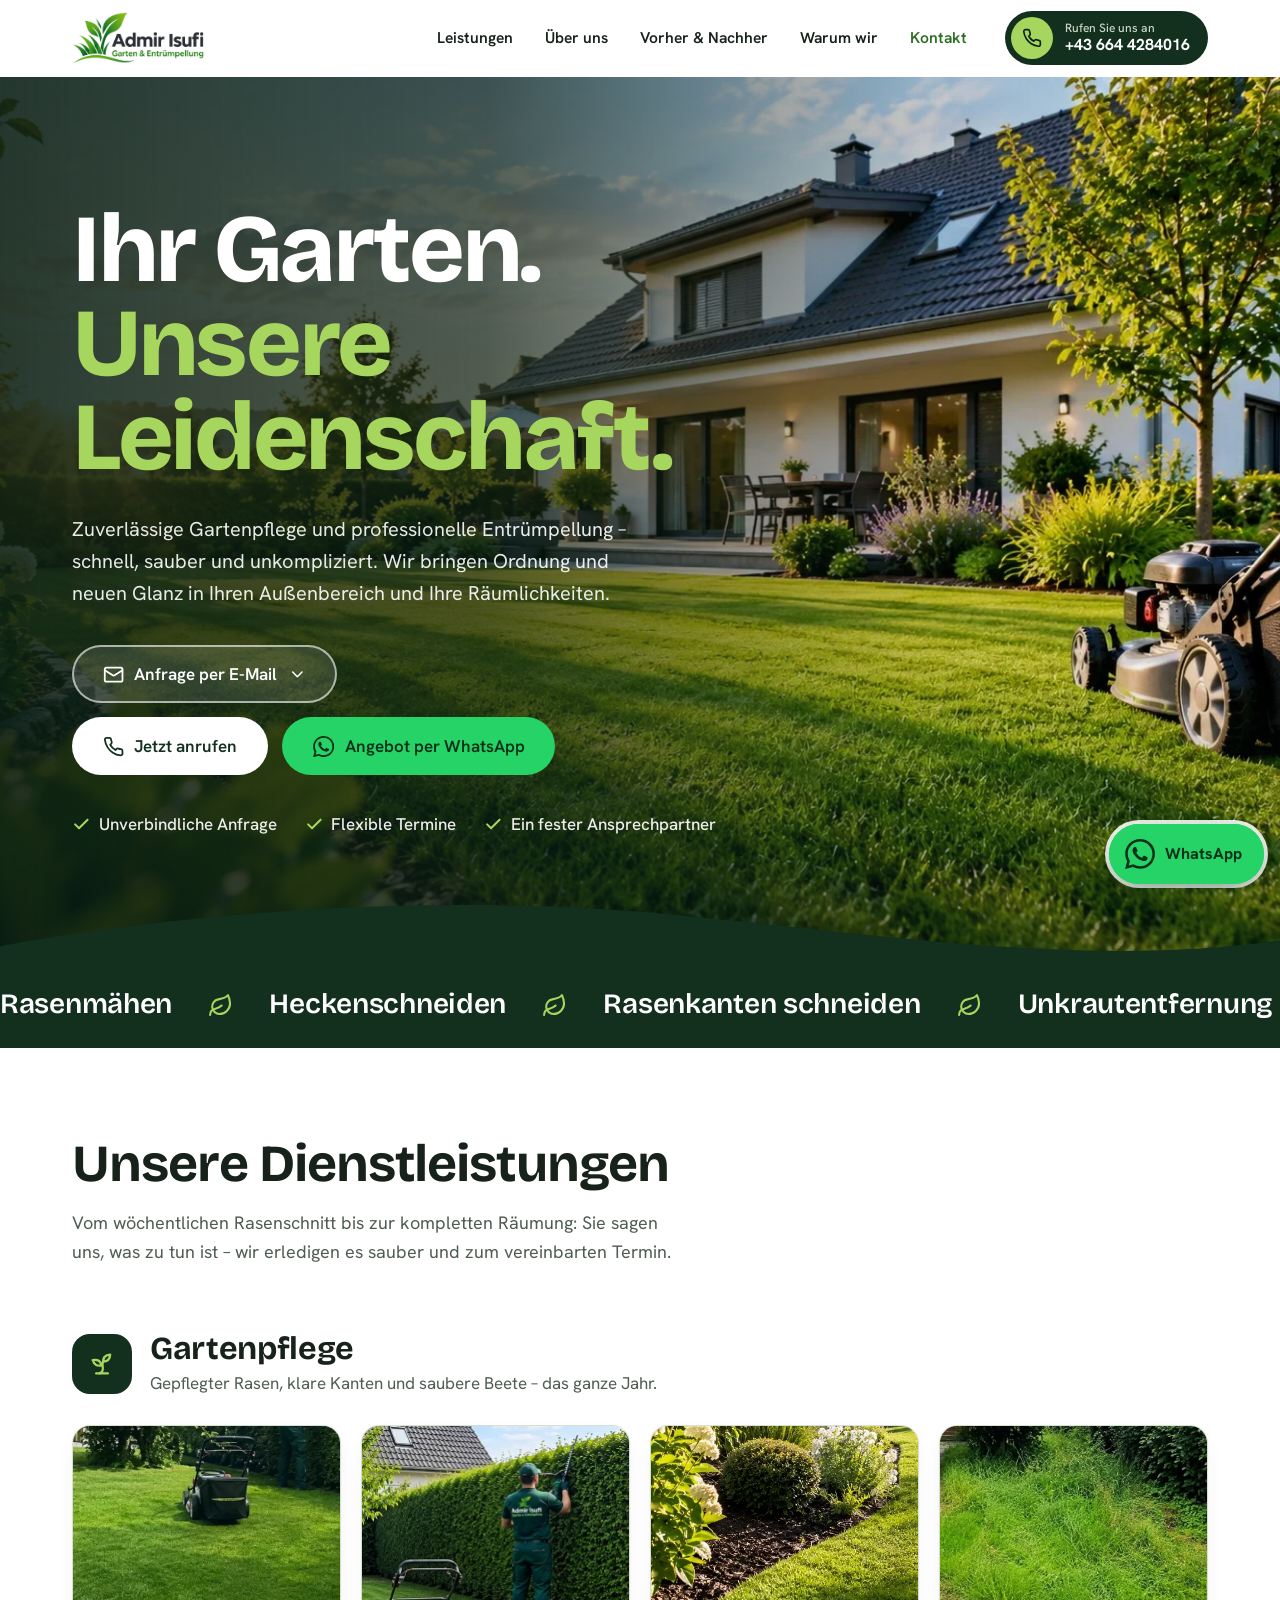
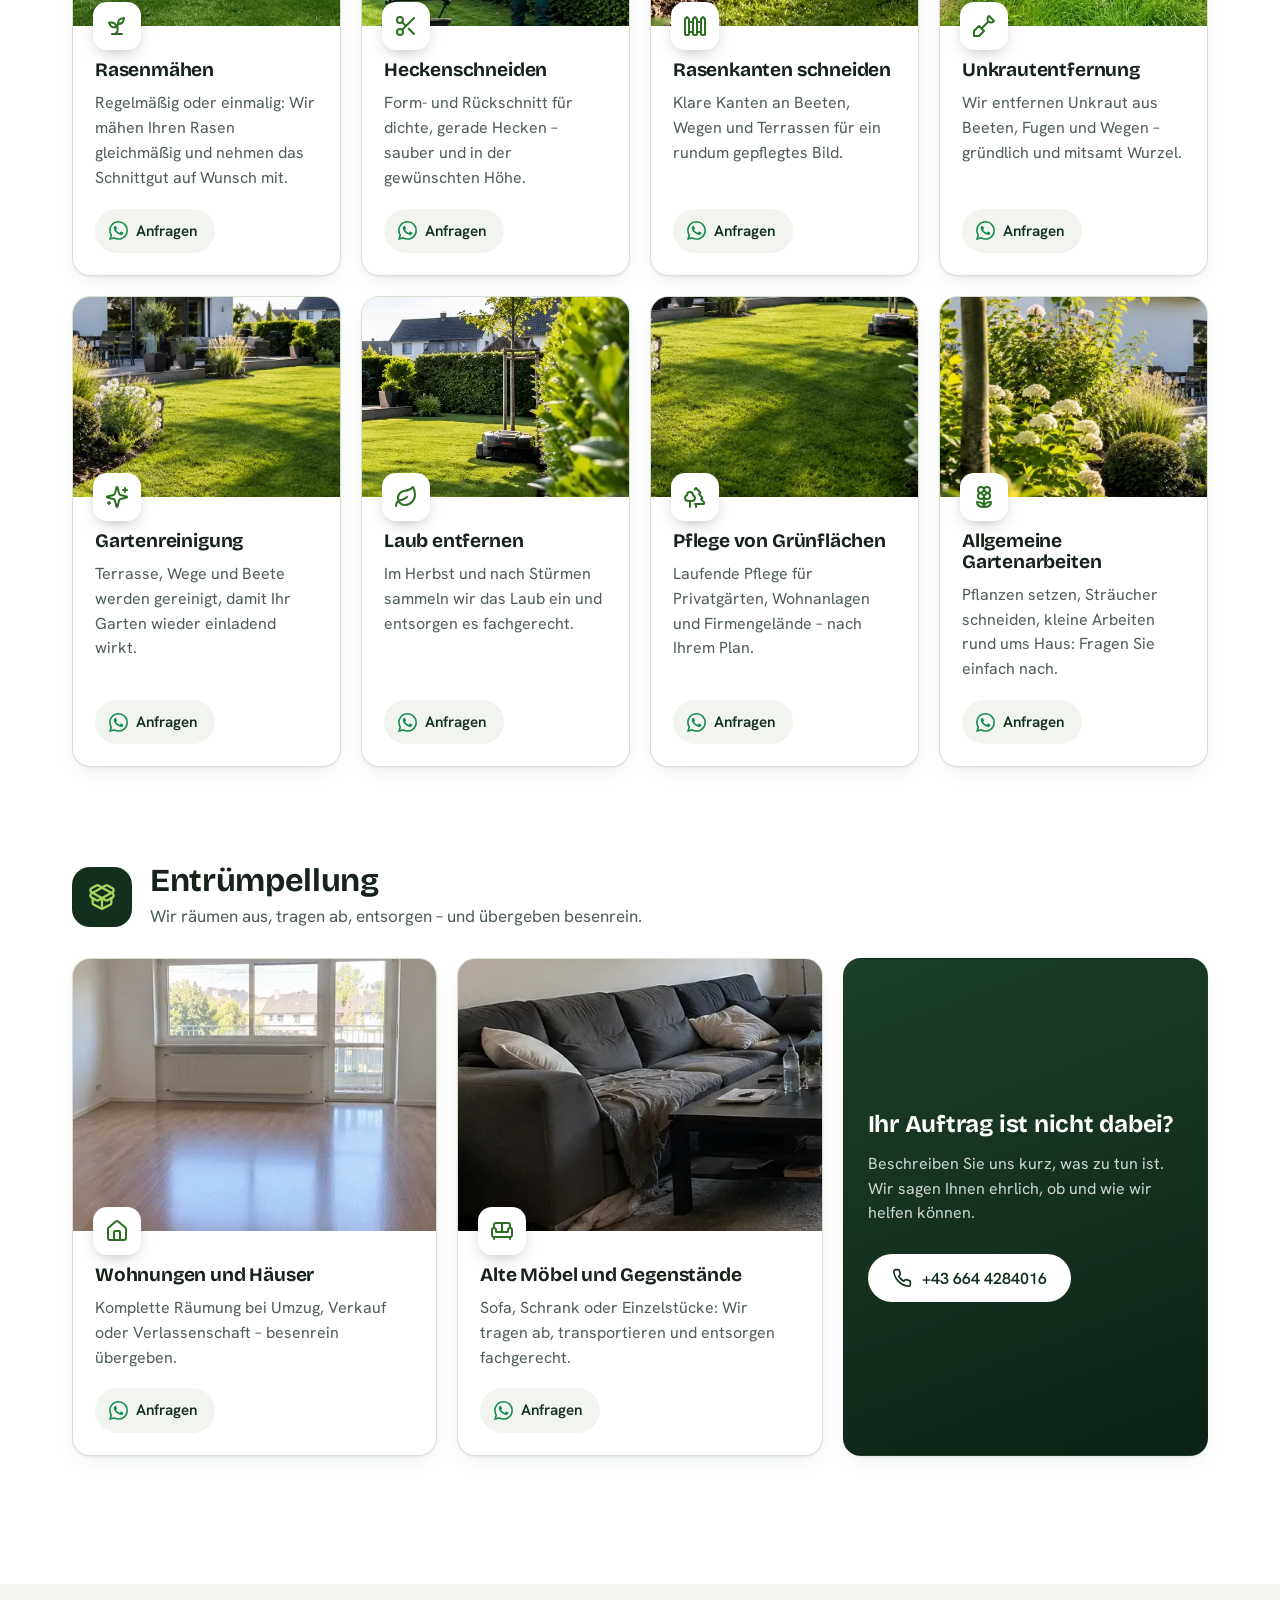
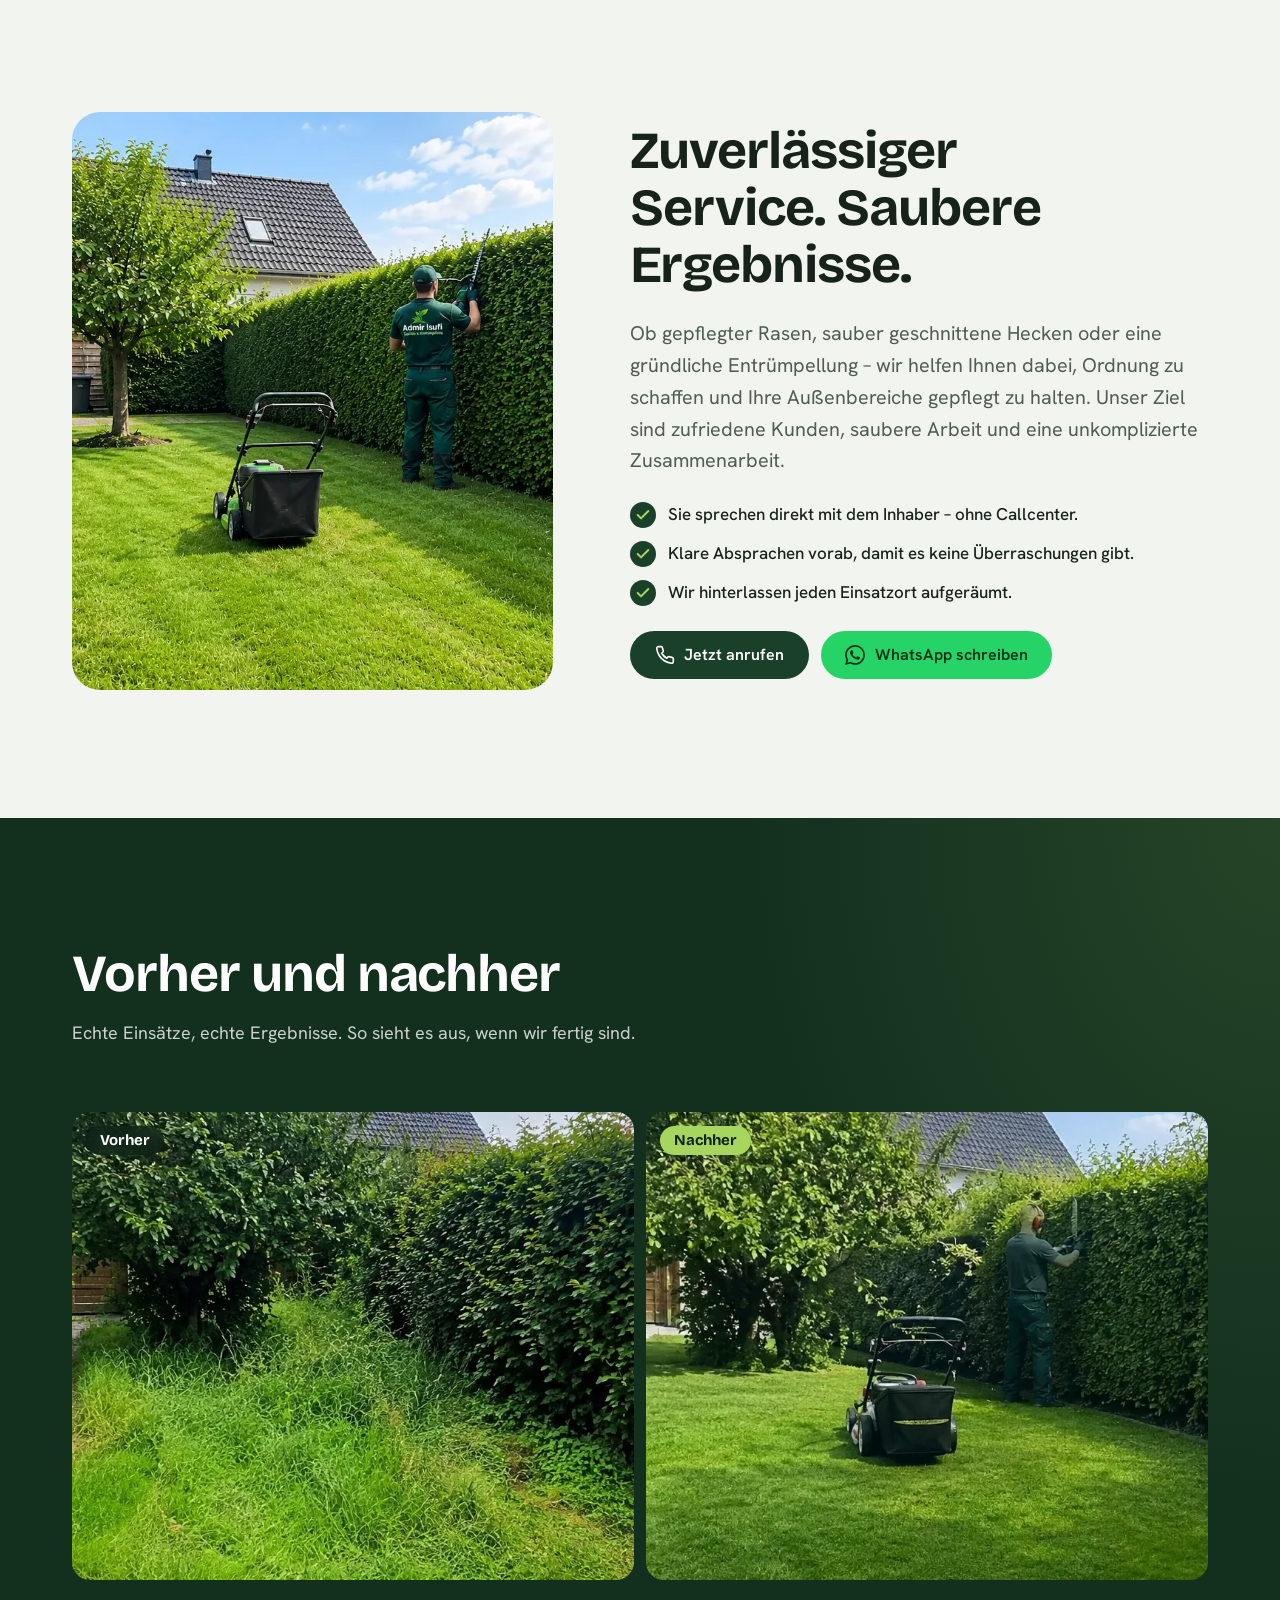
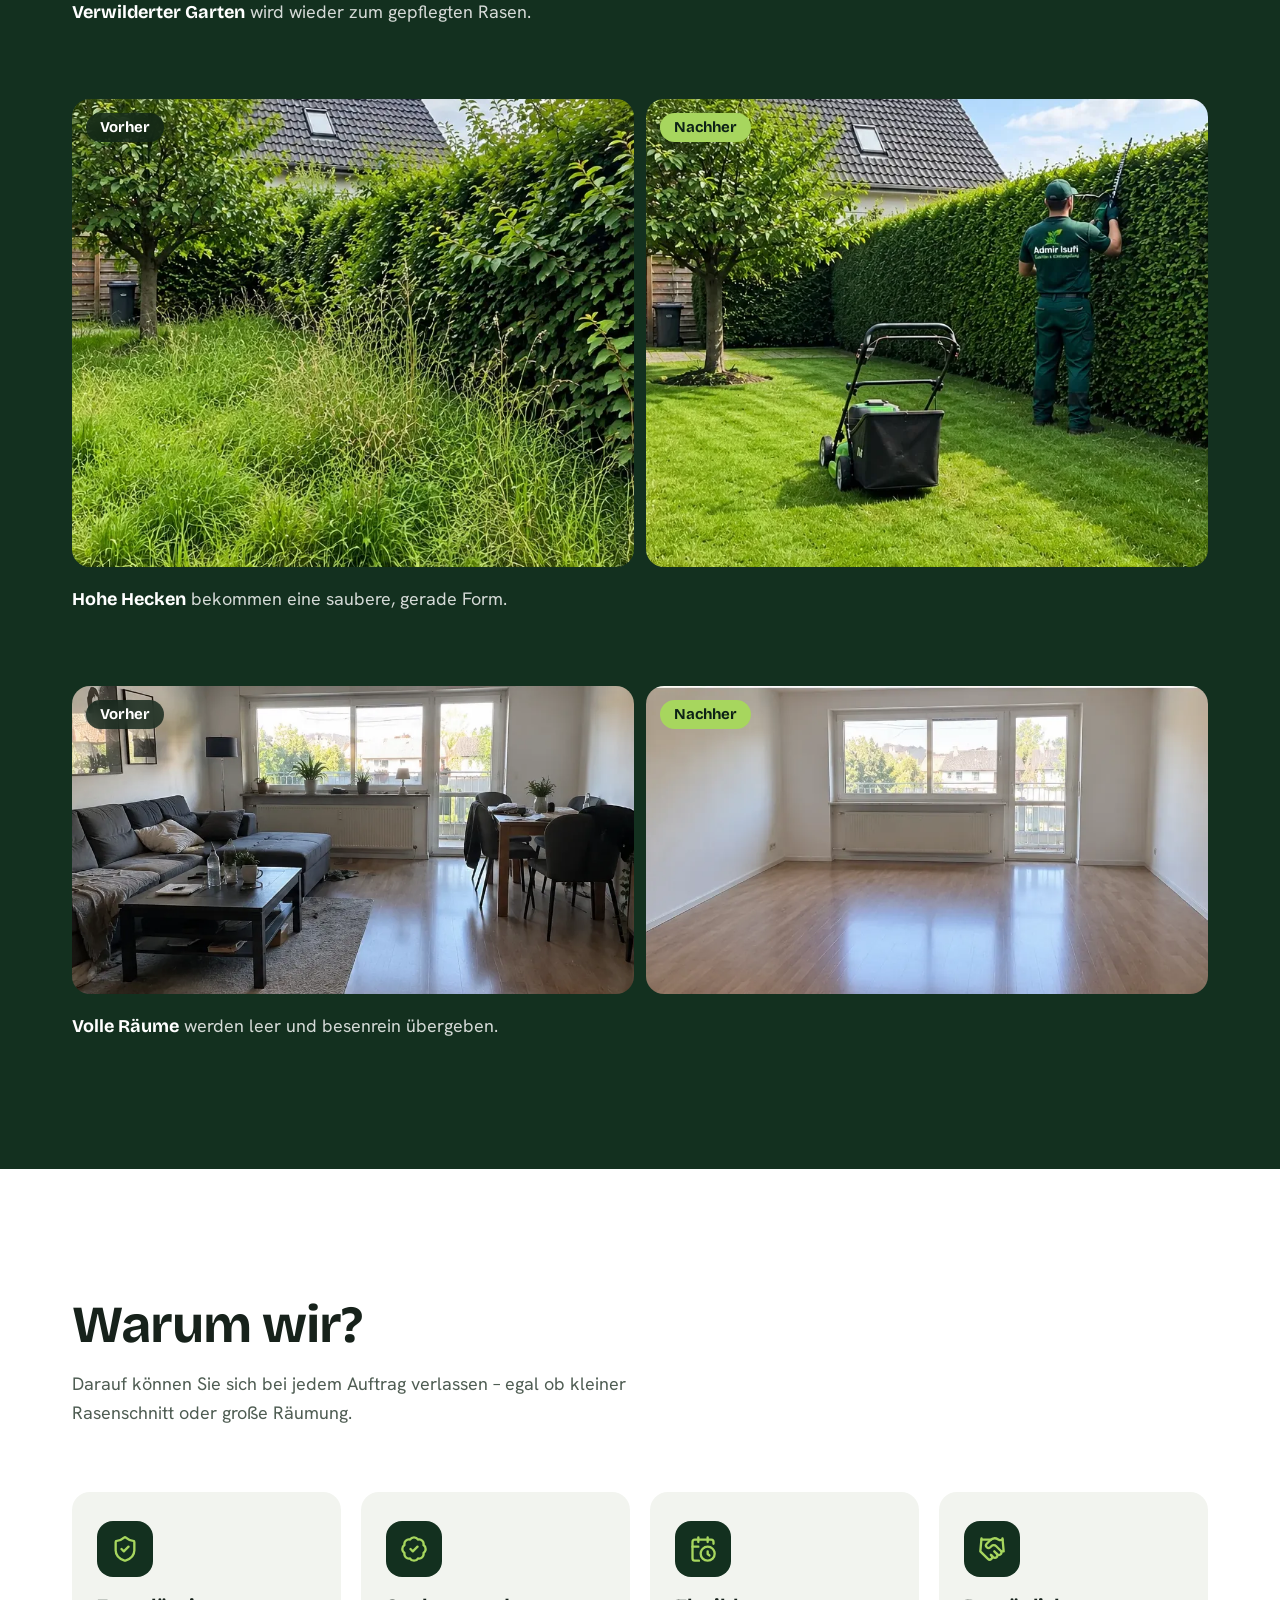
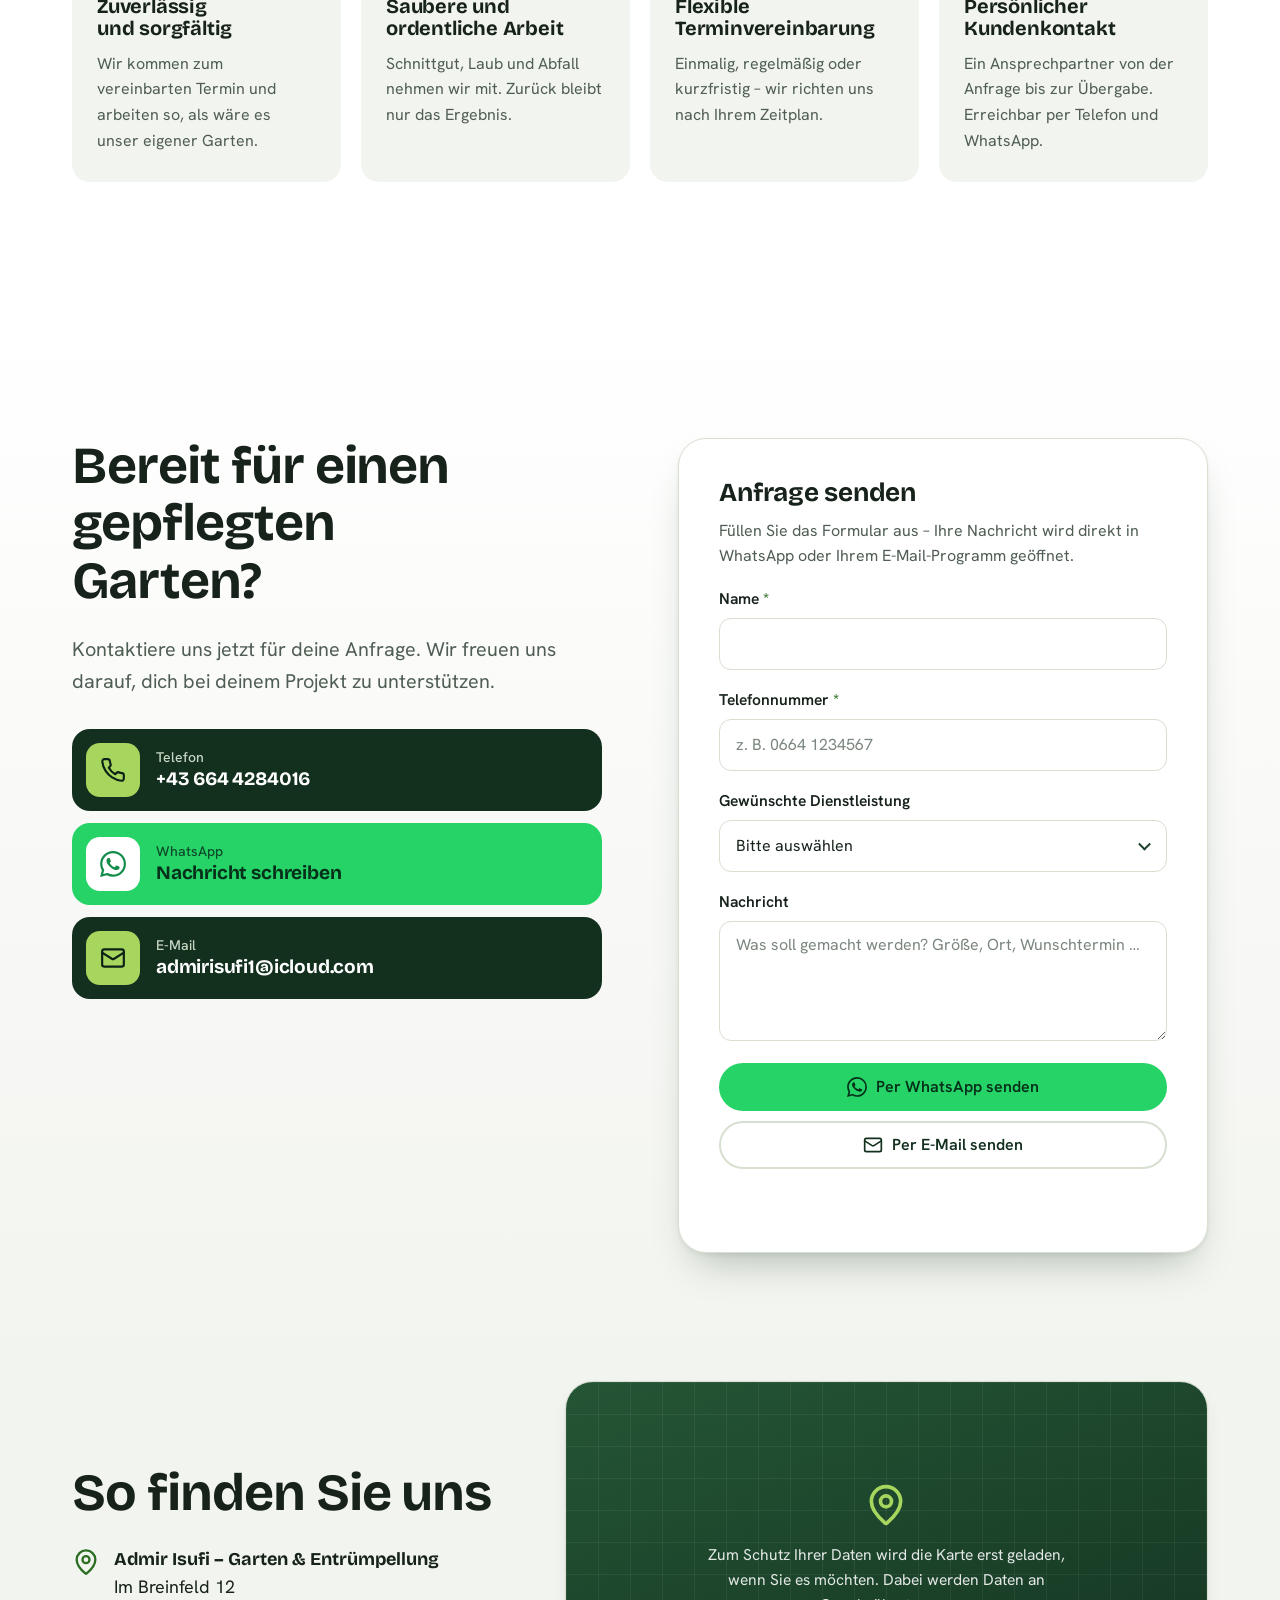
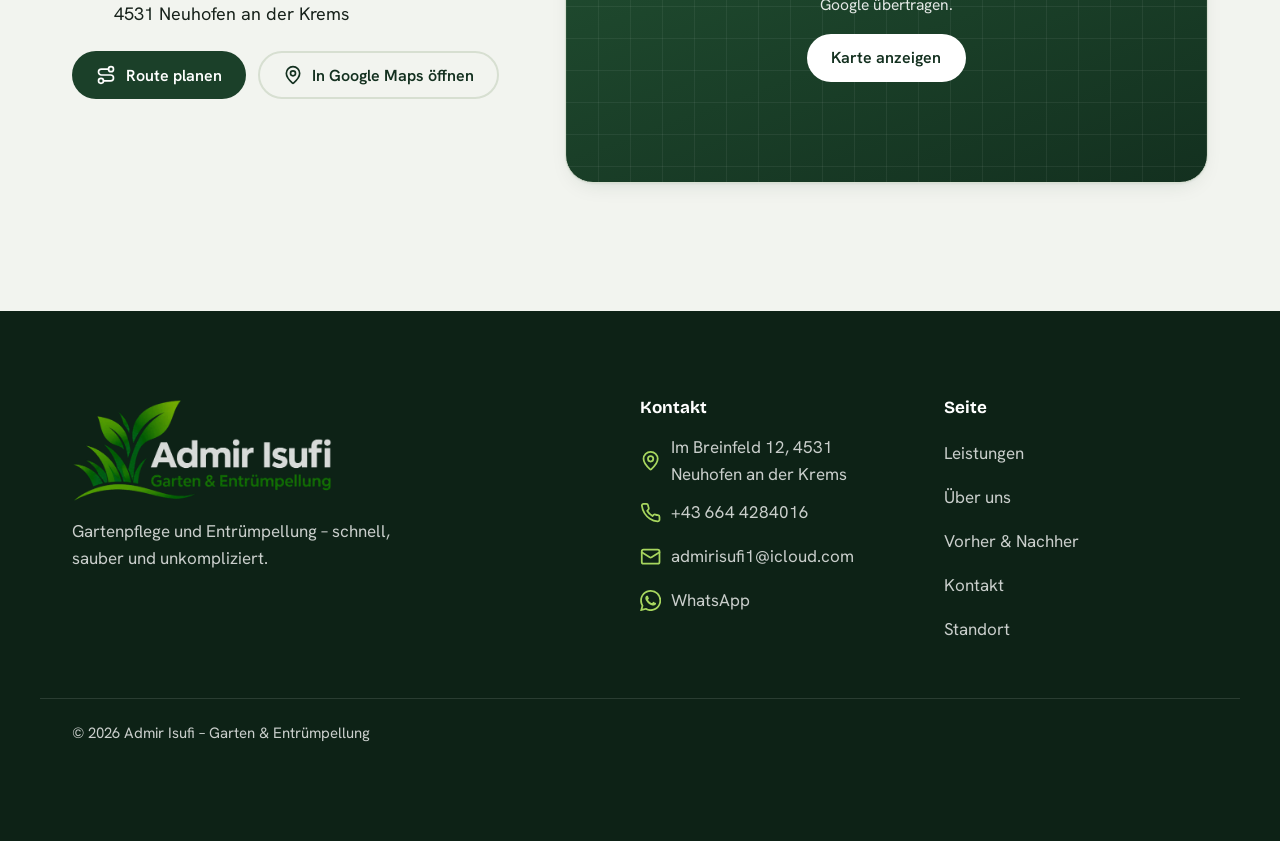
==== index.html @ d3353743 "Add moving services band below the hero Endless ticker with all services on a dark green band that c" ====
<!doctype html>
<html lang="de-AT">
<head>
  <meta charset="utf-8">
  <meta name="viewport" content="width=device-width, initial-scale=1">
  <title>Admir Isufi – Gartenpflege &amp; Entrümpellung</title>
  <meta name="description" content="Zuverlässige Gartenpflege und professionelle Entrümpellung – schnell, sauber und unkompliziert. Rasenmähen, Heckenschneiden, Wohnungs- und Hausräumung in Neuhofen an der Krems. Jetzt anrufen: +43 664 4284016.">
  <meta name="theme-color" content="#13301f">
  <meta property="og:type" content="website">
  <meta property="og:locale" content="de_AT">
  <meta property="og:title" content="Admir Isufi – Gartenpflege &amp; Entrümpellung">
  <meta property="og:description" content="Zuverlässige Gartenpflege und professionelle Entrümpellung – schnell, sauber und unkompliziert.">
  <meta property="og:image" content="assets/img/hero.webp">
  <link rel="icon" type="image/png" href="assets/img/favicon.png">
  <link rel="apple-touch-icon" href="assets/img/apple-touch-icon.png">
  <link rel="preload" href="assets/fonts/bricolage-grotesque-latin-wght-normal.woff2" as="font" type="font/woff2" crossorigin>
  <link rel="preload" href="assets/fonts/hanken-grotesk-latin-wght-normal.woff2" as="font" type="font/woff2" crossorigin>
  <link rel="preload" as="image" href="assets/img/hero.webp" media="(min-width: 700px)">
  <link rel="preload" as="image" href="assets/img/hero-mobile.webp" media="(max-width: 699px)">
  <link rel="stylesheet" href="assets/css/styles.css">
  <script type="application/ld+json">
  {
    "@context": "https://schema.org",
    "@type": "LocalBusiness",
    "name": "Admir Isufi – Garten & Entrümpellung",
    "description": "Gartenpflege und Entrümpellung",
    "telephone": "+436644284016",
    "email": "admirisufi1@icloud.com",
    "image": "assets/img/hero.webp",
    "logo": "assets/img/logo.png",
    "address": {
      "@type": "PostalAddress",
      "streetAddress": "Im Breinfeld 12",
      "postalCode": "4531",
      "addressLocality": "Neuhofen an der Krems",
      "addressRegion": "Oberösterreich",
      "addressCountry": "AT"
    }
  }
  </script>
</head>
<body>

<!-- Icon sprite (Lucide, ISC licence; WhatsApp glyph from Simple Icons, CC0) -->
<svg width="0" height="0" style="position:absolute" aria-hidden="true">
  <defs>
    <symbol id="i-phone" viewBox="0 0 24 24"><path d="M22 16.92v3a2 2 0 0 1-2.18 2 19.79 19.79 0 0 1-8.63-3.07 19.5 19.5 0 0 1-6-6 19.79 19.79 0 0 1-3.07-8.67A2 2 0 0 1 4.11 2h3a2 2 0 0 1 2 1.72 12.84 12.84 0 0 0 .7 2.81 2 2 0 0 1-.45 2.11L8.09 9.91a16 16 0 0 0 6 6l1.27-1.27a2 2 0 0 1 2.11-.45 12.84 12.84 0 0 0 2.81.7A2 2 0 0 1 22 16.92z"/></symbol>
    <symbol id="i-mail" viewBox="0 0 24 24"><rect width="20" height="16" x="2" y="4" rx="2"/><path d="m22 7-8.97 5.7a1.94 1.94 0 0 1-2.06 0L2 7"/></symbol>
    <symbol id="i-whatsapp" viewBox="0 0 24 24"><path fill="currentColor" stroke="none" d="M17.472 14.382c-.297-.149-1.758-.867-2.03-.967-.273-.099-.471-.148-.67.15-.197.297-.767.966-.94 1.164-.173.199-.347.223-.644.075-.297-.15-1.255-.463-2.39-1.475-.883-.788-1.48-1.761-1.653-2.059-.173-.297-.018-.458.13-.606.134-.133.298-.347.446-.52.149-.174.198-.298.298-.497.099-.198.05-.371-.025-.52-.075-.149-.669-1.612-.916-2.207-.242-.579-.487-.5-.669-.51-.173-.008-.371-.01-.57-.01-.198 0-.52.074-.792.372-.272.297-1.04 1.016-1.04 2.479 0 1.462 1.065 2.875 1.213 3.074.149.198 2.096 3.2 5.077 4.487.709.306 1.262.489 1.694.625.712.227 1.36.195 1.871.118.571-.085 1.758-.719 2.006-1.413.248-.694.248-1.289.173-1.413-.074-.124-.272-.198-.57-.347m-5.421 7.403h-.004a9.87 9.87 0 01-5.031-1.378l-.361-.214-3.741.982.998-3.648-.235-.374a9.86 9.86 0 01-1.51-5.26c.001-5.45 4.436-9.884 9.888-9.884 2.64 0 5.122 1.03 6.988 2.898a9.825 9.825 0 012.893 6.994c-.003 5.45-4.437 9.884-9.885 9.884m8.413-18.297A11.815 11.815 0 0012.05 0C5.495 0 .16 5.335.157 11.892c0 2.096.547 4.142 1.588 5.945L.057 24l6.305-1.654a11.882 11.882 0 005.683 1.448h.005c6.554 0 11.89-5.335 11.893-11.893a11.821 11.821 0 00-3.48-8.413Z"/></symbol>
    <symbol id="i-menu" viewBox="0 0 24 24"><path d="M4 6h16M4 12h16M4 18h16"/></symbol>
    <symbol id="i-x" viewBox="0 0 24 24"><path d="M18 6 6 18M6 6l12 12"/></symbol>
    <symbol id="i-chevron" viewBox="0 0 24 24"><path d="m6 9 6 6 6-6"/></symbol>
    <symbol id="i-pin" viewBox="0 0 24 24"><path d="M20 10c0 4.993-5.539 10.193-7.399 11.799a1 1 0 0 1-1.202 0C9.539 20.193 4 14.993 4 10a8 8 0 0 1 16 0"/><circle cx="12" cy="10" r="3"/></symbol>
    <symbol id="i-route" viewBox="0 0 24 24"><circle cx="6" cy="19" r="3"/><path d="M9 19h8.5a3.5 3.5 0 0 0 0-7h-11a3.5 3.5 0 0 1 0-7H15"/><circle cx="18" cy="5" r="3"/></symbol>
    <symbol id="i-check" viewBox="0 0 24 24"><path d="M20 6 9 17l-5-5"/></symbol>
    <symbol id="i-sprout" viewBox="0 0 24 24"><path d="M7 20h10"/><path d="M10 20c5.5-2.5.8-6.4 3-10"/><path d="M9.5 9.4c1.1.8 1.8 2.2 2.3 3.7-2 .4-3.5.4-4.8-.3-1.2-.6-2.3-1.9-3-4.2 2.8-.5 4.4 0 5.5.8z"/><path d="M14.1 6a7 7 0 0 0-1.1 4c1.9-.1 3.3-.6 4.3-1.4 1-1 1.6-2.3 1.7-4.6-2.7.1-4 1-4.9 2z"/></symbol>
    <symbol id="i-scissors" viewBox="0 0 24 24"><circle cx="6" cy="6" r="3"/><path d="M8.12 8.12 12 12"/><path d="M20 4 8.12 15.88"/><circle cx="6" cy="18" r="3"/><path d="M14.8 14.8 20 20"/></symbol>
    <symbol id="i-fence" viewBox="0 0 24 24"><path d="M4 3 2 5v15c0 .6.4 1 1 1h2c.6 0 1-.4 1-1V5Z"/><path d="M6 8h4M6 18h4"/><path d="m12 3-2 2v15c0 .6.4 1 1 1h2c.6 0 1-.4 1-1V5Z"/><path d="M14 8h4M14 18h4"/><path d="m20 3-2 2v15c0 .6.4 1 1 1h2c.6 0 1-.4 1-1V5Z"/></symbol>
    <symbol id="i-shovel" viewBox="0 0 24 24"><path d="M2 22v-5l5-5 5 5-5 5z"/><path d="M9.5 14.5 16 8"/><path d="m17 2 5 5-.5.5a3.53 3.53 0 0 1-5 0 3.53 3.53 0 0 1 0-5L17 2"/></symbol>
    <symbol id="i-sparkles" viewBox="0 0 24 24"><path d="M9.937 15.5A2 2 0 0 0 8.5 14.063l-6.135-1.582a.5.5 0 0 1 0-.962L8.5 9.936A2 2 0 0 0 9.937 8.5l1.582-6.135a.5.5 0 0 1 .963 0L14.063 8.5A2 2 0 0 0 15.5 9.937l6.135 1.581a.5.5 0 0 1 0 .964L15.5 14.063a2 2 0 0 0-1.437 1.437l-1.582 6.135a.5.5 0 0 1-.963 0z"/><path d="M20 3v4M22 5h-4M4 17v2M5 18H3"/></symbol>
    <symbol id="i-leaf" viewBox="0 0 24 24"><path d="M11 20A7 7 0 0 1 9.8 6.1C15.5 5 17 4.48 19 2c1 2 2 4.18 2 8 0 5.5-4.78 10-10 10Z"/><path d="M2 21c0-3 1.85-5.36 5.08-6C9.5 14.52 12 13 13 12"/></symbol>
    <symbol id="i-trees" viewBox="0 0 24 24"><path d="M10 10v.2A3 3 0 0 1 8.9 16H5a3 3 0 0 1-1-5.8V10a3 3 0 0 1 6 0Z"/><path d="M7 16v6M13 19v3"/><path d="M12 19h8.3a1 1 0 0 0 .7-1.7L18 14h.3a1 1 0 0 0 .7-1.7L16 9h.2a1 1 0 0 0 .8-1.7L13 3l-1.4 1.5"/></symbol>
    <symbol id="i-flower" viewBox="0 0 24 24"><path d="M12 5a3 3 0 1 1 3 3m-3-3a3 3 0 1 0-3 3m3-3v1M9 8a3 3 0 1 0 3 3M9 8h1m5 0a3 3 0 1 1-3 3m3-3h-1m-2 3v-1"/><circle cx="12" cy="8" r="2"/><path d="M12 10v12"/><path d="M12 22c4.2 0 7-1.667 7-5-4.2 0-7 1.667-7 5Z"/><path d="M12 22c-4.2 0-7-1.667-7-5 4.2 0 7 1.667 7 5Z"/></symbol>
    <symbol id="i-warehouse" viewBox="0 0 24 24"><path d="M22 8.35V20a2 2 0 0 1-2 2H4a2 2 0 0 1-2-2V8.35A2 2 0 0 1 3.26 6.5l8-3.2a2 2 0 0 1 1.48 0l8 3.2A2 2 0 0 1 22 8.35Z"/><path d="M6 18h12M6 14h12"/><rect width="12" height="12" x="6" y="10"/></symbol>
    <symbol id="i-house" viewBox="0 0 24 24"><path d="M15 21v-8a1 1 0 0 0-1-1h-4a1 1 0 0 0-1 1v8"/><path d="M3 10a2 2 0 0 1 .709-1.528l7-5.999a2 2 0 0 1 2.582 0l7 5.999A2 2 0 0 1 21 10v9a2 2 0 0 1-2 2H5a2 2 0 0 1-2-2z"/></symbol>
    <symbol id="i-car" viewBox="0 0 24 24"><path d="M19 17h2c.6 0 1-.4 1-1v-3c0-.9-.7-1.7-1.5-1.9C18.7 10.6 16 10 16 10s-1.3-1.4-2.2-2.3c-.5-.4-1.1-.7-1.8-.7H5c-.6 0-1.1.4-1.4.9l-1.4 2.9A3.7 3.7 0 0 0 2 12v4c0 .6.4 1 1 1h2"/><circle cx="7" cy="17" r="2"/><path d="M9 17h6"/><circle cx="17" cy="17" r="2"/></symbol>
    <symbol id="i-sofa" viewBox="0 0 24 24"><path d="M20 9V6a2 2 0 0 0-2-2H6a2 2 0 0 0-2 2v3"/><path d="M2 16a2 2 0 0 0 2 2h16a2 2 0 0 0 2-2v-5a2 2 0 0 0-4 0v1.5a.5.5 0 0 1-.5.5h-11a.5.5 0 0 1-.5-.5V11a2 2 0 0 0-4 0z"/><path d="M4 18v2M20 18v2M12 4v9"/></symbol>
    <symbol id="i-archive" viewBox="0 0 24 24"><rect width="20" height="5" x="2" y="3" rx="1"/><path d="M4 8v11a2 2 0 0 0 2 2h12a2 2 0 0 0 2-2V8"/><path d="M10 12h4"/></symbol>
    <symbol id="i-package" viewBox="0 0 24 24"><path d="M12 22v-9"/><path d="M15.17 2.21a1.67 1.67 0 0 1 1.63 0L21 4.57a1.93 1.93 0 0 1 0 3.36L8.82 14.79a1.655 1.655 0 0 1-1.64 0L3 12.43a1.93 1.93 0 0 1 0-3.36z"/><path d="M20 13v3.87a2.06 2.06 0 0 1-1.11 1.83l-6 3.08a1.93 1.93 0 0 1-1.78 0l-6-3.08A2.06 2.06 0 0 1 4 16.87V13"/><path d="M21 12.43a1.93 1.93 0 0 0 0-3.36L8.83 2.2a1.64 1.64 0 0 0-1.63 0L3 4.57a1.93 1.93 0 0 0 0 3.36l12.18 6.86a1.636 1.636 0 0 0 1.63 0z"/></symbol>
    <symbol id="i-trash" viewBox="0 0 24 24"><path d="M3 6h18"/><path d="M19 6v14c0 1-1 2-2 2H7c-1 0-2-1-2-2V6"/><path d="M8 6V4c0-1 1-2 2-2h4c1 0 2 1 2 2v2"/><path d="M10 11v6M14 11v6"/></symbol>
    <symbol id="i-shield" viewBox="0 0 24 24"><path d="M20 13c0 5-3.5 7.5-7.66 8.95a1 1 0 0 1-.67-.01C7.5 20.5 4 18 4 13V6a1 1 0 0 1 1-1c2 0 4.5-1.2 6.24-2.72a1.17 1.17 0 0 1 1.52 0C14.51 3.81 17 5 19 5a1 1 0 0 1 1 1z"/><path d="m9 12 2 2 4-4"/></symbol>
    <symbol id="i-badge" viewBox="0 0 24 24"><path d="M3.85 8.62a4 4 0 0 1 4.78-4.77 4 4 0 0 1 6.74 0 4 4 0 0 1 4.78 4.78 4 4 0 0 1 0 6.74 4 4 0 0 1-4.77 4.78 4 4 0 0 1-6.75 0 4 4 0 0 1-4.78-4.77 4 4 0 0 1 0-6.76Z"/><path d="m9 12 2 2 4-4"/></symbol>
    <symbol id="i-calendar" viewBox="0 0 24 24"><path d="M21 7.5V6a2 2 0 0 0-2-2H5a2 2 0 0 0-2 2v14a2 2 0 0 0 2 2h3.5"/><path d="M16 2v4M8 2v4M3 10h5"/><path d="M17.5 17.5 16 16.3V14"/><circle cx="16" cy="16" r="6"/></symbol>
    <symbol id="i-handshake" viewBox="0 0 24 24"><path d="m11 17 2 2a1 1 0 1 0 3-3"/><path d="m14 14 2.5 2.5a1 1 0 1 0 3-3l-3.88-3.88a3 3 0 0 0-4.24 0l-.88.88a1 1 0 1 1-3-3l2.81-2.81a5.79 5.79 0 0 1 7.06-.87l.47.28a2 2 0 0 0 1.42.25L21 4"/><path d="m21 3 1 11h-2"/><path d="M3 3 2 14l6.5 6.5a1 1 0 1 0 3-3"/><path d="M3 4h8"/></symbol>
  </defs>
</svg>

<a class="skip-link" href="#main">Zum Inhalt springen</a>

<header class="site-header" id="top">
  <div class="container header-inner">
    <a class="brand" href="#top" aria-label="Admir Isufi – zur Startseite">
      <img src="assets/img/logo.webp" width="640" height="253" alt="Admir Isufi – Garten &amp; Entrümpellung">
    </a>

    <nav class="nav" id="site-nav" aria-label="Hauptnavigation">
      <ul>
        <li><a href="#leistungen">Leistungen</a></li>
        <li><a href="#ueber-uns">Über uns</a></li>
        <li><a href="#vorher-nachher">Vorher &amp; Nachher</a></li>
        <li><a href="#vorteile">Warum wir</a></li>
        <li><a href="#kontakt">Kontakt</a></li>
      </ul>
      <div class="nav-mobile-actions">
        <a class="btn btn-primary" href="tel:+436644284016"><svg class="icon"><use href="#i-phone"/></svg>Jetzt anrufen</a>
        <a class="btn btn-whatsapp js-wa" href="https://wa.me/436644284016?text=Hallo%2C%20ich%20interessiere%20mich%20f%C3%BCr%20Ihre%20Gartenpflege-%20und%20Entr%C3%BCmpellungsservices.%20K%C3%B6nnen%20Sie%20mir%20bitte%20weitere%20Informationen%20geben%3F" target="_blank" rel="noopener"><svg class="icon"><use href="#i-whatsapp"/></svg>WhatsApp</a>
      </div>
    </nav>

    <div class="header-actions">
      <a class="header-phone" href="tel:+436644284016">
        <span class="header-phone-icon"><svg class="icon"><use href="#i-phone"/></svg></span>
        <span class="header-phone-text"><small>Rufen Sie uns an</small>+43 664 4284016</span>
      </a>
      <button class="menu-toggle" type="button" aria-expanded="false" aria-controls="site-nav" aria-label="Menü öffnen">
        <svg class="icon icon-open"><use href="#i-menu"/></svg>
        <svg class="icon icon-close"><use href="#i-x"/></svg>
      </button>
    </div>
  </div>
</header>

<main id="main">

  <!-- Hero -->
  <section class="hero" aria-labelledby="hero-title">
    <picture class="hero-media">
      <source media="(max-width: 699px)" srcset="assets/img/hero-mobile.webp">
      <img src="assets/img/hero.webp" width="1672" height="941" alt="Gepflegter Garten in der Abendsonne mit frisch gemähtem Rasen, Hortensien und Rasenmäher vor einem Einfamilienhaus" fetchpriority="high">
    </picture>
    <div class="container hero-content">
      <h1 id="hero-title" class="hero-title">
        <span>Ihr Garten.</span>
        <span>Unsere Leidenschaft.</span>
      </h1>
      <p class="hero-lead">Zuverlässige Gartenpflege und professionelle Entrümpellung – schnell, sauber und unkompliziert. Wir bringen Ordnung und neuen Glanz in Ihren Außenbereich und Ihre Räumlichkeiten.</p>
      <div class="hero-mail">
        <button class="btn btn-lg btn-mail" type="button" aria-expanded="false" aria-controls="service-picker"><svg class="icon"><use href="#i-mail"/></svg>Anfrage per E-Mail<svg class="icon chevron" aria-hidden="true"><use href="#i-chevron"/></svg></button>
        <div class="service-picker" id="service-picker" hidden>
          <p class="picker-title">Wählen Sie eine Leistung – wir bringen Sie direkt zum Anfrageformular.</p>
          <p class="picker-group">Gartenpflege</p>
          <ul class="picker-list">
            <li><button type="button" class="pick" data-pick="Rasenmähen">Rasenmähen</button></li>
            <li><button type="button" class="pick" data-pick="Heckenschneiden">Heckenschneiden</button></li>
            <li><button type="button" class="pick" data-pick="Rasenkanten schneiden">Rasenkanten schneiden</button></li>
            <li><button type="button" class="pick" data-pick="Unkrautentfernung">Unkrautentfernung</button></li>
            <li><button type="button" class="pick" data-pick="Gartenreinigung">Gartenreinigung</button></li>
            <li><button type="button" class="pick" data-pick="Laub entfernen">Laub entfernen</button></li>
            <li><button type="button" class="pick" data-pick="Pflege von Grünflächen">Pflege von Grünflächen</button></li>
            <li><button type="button" class="pick" data-pick="Allgemeine Gartenarbeiten">Allgemeine Gartenarbeiten</button></li>
          </ul>
          <p class="picker-group">Entrümpellung</p>
          <ul class="picker-list">
            <li><button type="button" class="pick" data-pick="Entrümpellung von Wohnungen und Häusern">Wohnungen und Häuser</button></li>
            <li><button type="button" class="pick" data-pick="Entfernung alter Möbel und Gegenstände">Alte Möbel und Gegenstände</button></li>
          </ul>
        </div>
      </div>
      <div class="hero-actions">
        <a class="btn btn-lg btn-light" href="tel:+436644284016"><svg class="icon"><use href="#i-phone"/></svg>Jetzt anrufen</a>
        <a class="btn btn-lg btn-whatsapp js-wa" href="https://wa.me/436644284016?text=Hallo%2C%20ich%20interessiere%20mich%20f%C3%BCr%20Ihre%20Gartenpflege-%20und%20Entr%C3%BCmpellungsservices.%20K%C3%B6nnen%20Sie%20mir%20bitte%20weitere%20Informationen%20geben%3F" target="_blank" rel="noopener"><svg class="icon"><use href="#i-whatsapp"/></svg>Angebot per WhatsApp</a>
      </div>
      <ul class="hero-facts">
        <li><svg class="icon" aria-hidden="true"><use href="#i-check"/></svg>Unverbindliche Anfrage</li>
        <li><svg class="icon" aria-hidden="true"><use href="#i-check"/></svg>Flexible Termine</li>
        <li><svg class="icon" aria-hidden="true"><use href="#i-check"/></svg>Ein fester Ansprechpartner</li>
      </ul>
    </div>
    <svg class="hero-curve" viewBox="0 0 1440 120" preserveAspectRatio="none" aria-hidden="true"><path d="M0 120V70C240 18 520 0 760 28c260 30 470 70 680 34v58Z"/></svg>
  </section>

  <!-- Laufband mit Leistungen -->
  <section class="ticker" aria-label="Unsere Leistungen im Überblick">
    <div class="ticker-track">
      <ul class="ticker-list">
        <li>Rasenmähen<svg class="icon" aria-hidden="true"><use href="#i-leaf"/></svg></li>
        <li>Heckenschneiden<svg class="icon" aria-hidden="true"><use href="#i-leaf"/></svg></li>
        <li>Rasenkanten schneiden<svg class="icon" aria-hidden="true"><use href="#i-leaf"/></svg></li>
        <li>Unkrautentfernung<svg class="icon" aria-hidden="true"><use href="#i-leaf"/></svg></li>
        <li>Gartenreinigung<svg class="icon" aria-hidden="true"><use href="#i-leaf"/></svg></li>
        <li>Laub entfernen<svg class="icon" aria-hidden="true"><use href="#i-leaf"/></svg></li>
        <li>Pflege von Grünflächen<svg class="icon" aria-hidden="true"><use href="#i-leaf"/></svg></li>
        <li>Allgemeine Gartenarbeiten<svg class="icon" aria-hidden="true"><use href="#i-leaf"/></svg></li>
        <li>Wohnungs- und Hausräumung<svg class="icon" aria-hidden="true"><use href="#i-leaf"/></svg></li>
        <li>Alte Möbel entfernen<svg class="icon" aria-hidden="true"><use href="#i-leaf"/></svg></li>
      </ul>
      <ul class="ticker-list ticker-list--clone" aria-hidden="true">
        <li>Rasenmähen<svg class="icon" aria-hidden="true"><use href="#i-leaf"/></svg></li>
        <li>Heckenschneiden<svg class="icon" aria-hidden="true"><use href="#i-leaf"/></svg></li>
        <li>Rasenkanten schneiden<svg class="icon" aria-hidden="true"><use href="#i-leaf"/></svg></li>
        <li>Unkrautentfernung<svg class="icon" aria-hidden="true"><use href="#i-leaf"/></svg></li>
        <li>Gartenreinigung<svg class="icon" aria-hidden="true"><use href="#i-leaf"/></svg></li>
        <li>Laub entfernen<svg class="icon" aria-hidden="true"><use href="#i-leaf"/></svg></li>
        <li>Pflege von Grünflächen<svg class="icon" aria-hidden="true"><use href="#i-leaf"/></svg></li>
        <li>Allgemeine Gartenarbeiten<svg class="icon" aria-hidden="true"><use href="#i-leaf"/></svg></li>
        <li>Wohnungs- und Hausräumung<svg class="icon" aria-hidden="true"><use href="#i-leaf"/></svg></li>
        <li>Alte Möbel entfernen<svg class="icon" aria-hidden="true"><use href="#i-leaf"/></svg></li>
      </ul>
    </div>
  </section>

  <!-- Leistungen -->
  <section class="section services" id="leistungen" aria-labelledby="leistungen-title">
    <div class="container">
      <div class="section-head">
        <h2 id="leistungen-title">Unsere Dienstleistungen</h2>
        <p>Vom wöchentlichen Rasenschnitt bis zur kompletten Räumung: Sie sagen uns, was zu tun ist – wir erledigen es sauber und zum vereinbarten Termin.</p>
      </div>

      <div class="service-group" id="gartenpflege">
        <div class="group-head">
          <span class="group-icon"><svg class="icon" aria-hidden="true"><use href="#i-sprout"/></svg></span>
          <div>
            <h3>Gartenpflege</h3>
            <p>Gepflegter Rasen, klare Kanten und saubere Beete – das ganze Jahr.</p>
          </div>
        </div>
        <ul class="card-grid">
          <li class="card">
            <div class="card-media"><img src="assets/img/s-rasenmaehen.webp" width="600" height="450" alt="Rasenmäher auf frisch gemähtem Rasen" loading="lazy"></div>
            <div class="card-body">
              <span class="card-icon"><svg class="icon" aria-hidden="true"><use href="#i-sprout"/></svg></span>
              <h4>Rasenmähen</h4>
              <p>Regelmäßig oder einmalig: Wir mähen Ihren Rasen gleichmäßig und nehmen das Schnittgut auf Wunsch mit.</p>
              <a class="card-cta js-wa" data-service="Rasenmähen" href="#kontakt"><svg class="icon"><use href="#i-whatsapp"/></svg>Anfragen</a>
            </div>
          </li>
          <li class="card">
            <div class="card-media"><img src="assets/img/s-hecke.webp" width="536" height="402" alt="Mitarbeiter schneidet eine hohe Hecke gerade" loading="lazy"></div>
            <div class="card-body">
              <span class="card-icon"><svg class="icon" aria-hidden="true"><use href="#i-scissors"/></svg></span>
              <h4>Heckenschneiden</h4>
              <p>Form- und Rückschnitt für dichte, gerade Hecken – sauber und in der gewünschten Höhe.</p>
              <a class="card-cta js-wa" data-service="Heckenschneiden" href="#kontakt"><svg class="icon"><use href="#i-whatsapp"/></svg>Anfragen</a>
            </div>
          </li>
          <li class="card">
            <div class="card-media"><img src="assets/img/s-rasenkanten.webp" width="720" height="360" alt="Sauber abgestochene Rasenkante an einem Blumenbeet" loading="lazy"></div>
            <div class="card-body">
              <span class="card-icon"><svg class="icon" aria-hidden="true"><use href="#i-fence"/></svg></span>
              <h4>Rasenkanten schneiden</h4>
              <p>Klare Kanten an Beeten, Wegen und Terrassen für ein rundum gepflegtes Bild.</p>
              <a class="card-cta js-wa" data-service="Rasenkanten schneiden" href="#kontakt"><svg class="icon"><use href="#i-whatsapp"/></svg>Anfragen</a>
            </div>
          </li>
          <li class="card">
            <div class="card-media"><img src="assets/img/s-unkraut.webp" width="700" height="524" alt="Verwilderte, hoch gewachsene Wiese vor dem Pflegeeinsatz" loading="lazy"></div>
            <div class="card-body">
              <span class="card-icon"><svg class="icon" aria-hidden="true"><use href="#i-shovel"/></svg></span>
              <h4>Unkrautentfernung</h4>
              <p>Wir entfernen Unkraut aus Beeten, Fugen und Wegen – gründlich und mitsamt Wurzel.</p>
              <a class="card-cta js-wa" data-service="Unkrautentfernung" href="#kontakt"><svg class="icon"><use href="#i-whatsapp"/></svg>Anfragen</a>
            </div>
          </li>
          <li class="card">
            <div class="card-media"><img src="assets/img/s-gartenreinigung.webp" width="680" height="510" alt="Aufgeräumte Terrasse mit Pflanzentöpfen und gepflegtem Rasen" loading="lazy"></div>
            <div class="card-body">
              <span class="card-icon"><svg class="icon" aria-hidden="true"><use href="#i-sparkles"/></svg></span>
              <h4>Gartenreinigung</h4>
              <p>Terrasse, Wege und Beete werden gereinigt, damit Ihr Garten wieder einladend wirkt.</p>
              <a class="card-cta js-wa" data-service="Gartenreinigung" href="#kontakt"><svg class="icon"><use href="#i-whatsapp"/></svg>Anfragen</a>
            </div>
          </li>
          <li class="card">
            <div class="card-media"><img src="assets/img/s-laub.webp" width="496" height="372" alt="Junger Baum und Hecke an einer sauberen Rasenfläche" loading="lazy"></div>
            <div class="card-body">
              <span class="card-icon"><svg class="icon" aria-hidden="true"><use href="#i-leaf"/></svg></span>
              <h4>Laub entfernen</h4>
              <p>Im Herbst und nach Stürmen sammeln wir das Laub ein und entsorgen es fachgerecht.</p>
              <a class="card-cta js-wa" data-service="Laub entfernen" href="#kontakt"><svg class="icon"><use href="#i-whatsapp"/></svg>Anfragen</a>
            </div>
          </li>
          <li class="card">
            <div class="card-media"><img src="assets/img/s-gruenflaechen.webp" width="700" height="484" alt="Große, gleichmäßig grüne Rasenfläche" loading="lazy"></div>
            <div class="card-body">
              <span class="card-icon"><svg class="icon" aria-hidden="true"><use href="#i-trees"/></svg></span>
              <h4>Pflege von Grünflächen</h4>
              <p>Laufende Pflege für Privatgärten, Wohnanlagen und Firmengelände – nach Ihrem Plan.</p>
              <a class="card-cta js-wa" data-service="Pflege von Grünflächen" href="#kontakt"><svg class="icon"><use href="#i-whatsapp"/></svg>Anfragen</a>
            </div>
          </li>
          <li class="card">
            <div class="card-media"><img src="assets/img/s-gartenarbeiten.webp" width="640" height="480" alt="Blühende Hortensien und Gräser in einem gepflegten Beet" loading="lazy"></div>
            <div class="card-body">
              <span class="card-icon"><svg class="icon" aria-hidden="true"><use href="#i-flower"/></svg></span>
              <h4>Allgemeine Gartenarbeiten</h4>
              <p>Pflanzen setzen, Sträucher schneiden, kleine Arbeiten rund ums Haus: Fragen Sie einfach nach.</p>
              <a class="card-cta js-wa" data-service="Allgemeine Gartenarbeiten" href="#kontakt"><svg class="icon"><use href="#i-whatsapp"/></svg>Anfragen</a>
            </div>
          </li>
        </ul>
      </div>

      <div class="service-group" id="entruempelung">
        <div class="group-head">
          <span class="group-icon"><svg class="icon" aria-hidden="true"><use href="#i-package"/></svg></span>
          <div>
            <h3>Entrümpellung</h3>
            <p>Wir räumen aus, tragen ab, entsorgen – und übergeben besenrein.</p>
          </div>
        </div>
        <ul class="card-grid card-grid--3">
          <li class="card">
            <div class="card-media"><img src="assets/img/s-wohnung.webp" width="720" height="366" alt="Leeres, besenreines Wohnzimmer nach der Räumung" loading="lazy"></div>
            <div class="card-body">
              <span class="card-icon"><svg class="icon" aria-hidden="true"><use href="#i-house"/></svg></span>
              <h4>Wohnungen und Häuser</h4>
              <p>Komplette Räumung bei Umzug, Verkauf oder Verlassenschaft – besenrein übergeben.</p>
              <a class="card-cta js-wa" data-service="Entrümpellung von Wohnungen und Häusern" href="#kontakt"><svg class="icon"><use href="#i-whatsapp"/></svg>Anfragen</a>
            </div>
          </li>
          <li class="card">
            <div class="card-media"><img src="assets/img/s-moebel.webp" width="700" height="345" alt="Altes Ecksofa und Couchtisch vor der Abholung" loading="lazy"></div>
            <div class="card-body">
              <span class="card-icon"><svg class="icon" aria-hidden="true"><use href="#i-sofa"/></svg></span>
              <h4>Alte Möbel und Gegenstände</h4>
              <p>Sofa, Schrank oder Einzelstücke: Wir tragen ab, transportieren und entsorgen fachgerecht.</p>
              <a class="card-cta js-wa" data-service="Entfernung alter Möbel und Gegenstände" href="#kontakt"><svg class="icon"><use href="#i-whatsapp"/></svg>Anfragen</a>
            </div>
          </li>
          <li class="card card--cta">
            <div class="card-body">
              <h4>Ihr Auftrag ist nicht dabei?</h4>
              <p>Beschreiben Sie uns kurz, was zu tun ist. Wir sagen Ihnen ehrlich, ob und wie wir helfen können.</p>
              <a class="btn btn-light" href="tel:+436644284016"><svg class="icon"><use href="#i-phone"/></svg>+43 664 4284016</a>
            </div>
          </li>
        </ul>
      </div>
    </div>
  </section>

  <!-- Über uns -->
  <section class="section about" id="ueber-uns" aria-labelledby="about-title">
    <div class="container about-grid">
      <figure class="about-media">
        <img src="assets/img/ueber-uns.webp" width="720" height="853" alt="Admir Isufi beim Heckenschnitt, im Vordergrund ein Rasenmäher auf frisch gemähtem Rasen" loading="lazy">
      </figure>
      <div class="about-text">
        <h2 id="about-title">Zuverlässiger Service. Saubere Ergebnisse.</h2>
        <p class="lead">Ob gepflegter Rasen, sauber geschnittene Hecken oder eine gründliche Entrümpellung – wir helfen Ihnen dabei, Ordnung zu schaffen und Ihre Außenbereiche gepflegt zu halten. Unser Ziel sind zufriedene Kunden, saubere Arbeit und eine unkomplizierte Zusammenarbeit.</p>
        <ul class="about-list">
          <li><svg class="icon" aria-hidden="true"><use href="#i-check"/></svg>Sie sprechen direkt mit dem Inhaber – ohne Callcenter.</li>
          <li><svg class="icon" aria-hidden="true"><use href="#i-check"/></svg>Klare Absprachen vorab, damit es keine Überraschungen gibt.</li>
          <li><svg class="icon" aria-hidden="true"><use href="#i-check"/></svg>Wir hinterlassen jeden Einsatzort aufgeräumt.</li>
        </ul>
        <div class="btn-row">
          <a class="btn btn-primary" href="tel:+436644284016"><svg class="icon"><use href="#i-phone"/></svg>Jetzt anrufen</a>
          <a class="btn btn-whatsapp js-wa" href="https://wa.me/436644284016?text=Hallo%2C%20ich%20interessiere%20mich%20f%C3%BCr%20Ihre%20Gartenpflege-%20und%20Entr%C3%BCmpellungsservices.%20K%C3%B6nnen%20Sie%20mir%20bitte%20weitere%20Informationen%20geben%3F" target="_blank" rel="noopener"><svg class="icon"><use href="#i-whatsapp"/></svg>WhatsApp schreiben</a>
        </div>
      </div>
    </div>
  </section>

  <!-- Vorher / Nachher -->
  <section class="section compare" id="vorher-nachher" aria-labelledby="compare-title">
    <div class="container">
      <div class="section-head section-head--light">
        <h2 id="compare-title">Vorher und nachher</h2>
        <p>Echte Einsätze, echte Ergebnisse. So sieht es aus, wenn wir fertig sind.</p>
      </div>

      <div class="compare-list">
        <figure class="pair">
          <div class="pair-images">
            <div class="pair-img"><img src="assets/img/ba-garten-vorher.webp" width="760" height="884" alt="Vorher: verwilderter Garten mit hohem Gras" loading="lazy"><span class="tag">Vorher</span></div>
            <div class="pair-img"><img src="assets/img/ba-garten-nachher.webp" width="760" height="884" alt="Nachher: frisch gemähter, gepflegter Rasen" loading="lazy"><span class="tag tag--after">Nachher</span></div>
          </div>
          <figcaption><strong>Verwilderter Garten</strong> wird wieder zum gepflegten Rasen.</figcaption>
        </figure>

        <figure class="pair">
          <div class="pair-images">
            <div class="pair-img"><img src="assets/img/ba-hecke-vorher.webp" width="760" height="884" alt="Vorher: hohe, ungleichmäßig gewachsene Hecke" loading="lazy"><span class="tag">Vorher</span></div>
            <div class="pair-img"><img src="assets/img/ba-hecke-nachher.webp" width="760" height="884" alt="Nachher: sauber und gerade geschnittene Hecke" loading="lazy"><span class="tag tag--after">Nachher</span></div>
          </div>
          <figcaption><strong>Hohe Hecken</strong> bekommen eine saubere, gerade Form.</figcaption>
        </figure>

        <figure class="pair pair--wide">
          <div class="pair-images">
            <div class="pair-img"><img src="assets/img/ba-raum-vorher.webp" width="920" height="505" alt="Vorher: vollgestelltes Wohnzimmer mit Sofa, Tisch und Möbeln" loading="lazy"><span class="tag">Vorher</span></div>
            <div class="pair-img"><img src="assets/img/ba-raum-nachher.webp" width="920" height="505" alt="Nachher: leerer, besenreiner Raum" loading="lazy"><span class="tag tag--after">Nachher</span></div>
          </div>
          <figcaption><strong>Volle Räume</strong> werden leer und besenrein übergeben.</figcaption>
        </figure>
      </div>
    </div>
  </section>

  <!-- Warum wir -->
  <section class="section benefits" id="vorteile" aria-labelledby="benefits-title">
    <div class="container">
      <div class="section-head">
        <h2 id="benefits-title">Warum wir?</h2>
        <p>Darauf können Sie sich bei jedem Auftrag verlassen – egal ob kleiner Rasenschnitt oder große Räumung.</p>
      </div>
      <ul class="benefit-grid">
        <li class="benefit">
          <span class="benefit-icon"><svg class="icon" aria-hidden="true"><use href="#i-shield"/></svg></span>
          <h3>Zuverlässig und sorgfältig</h3>
          <p>Wir kommen zum vereinbarten Termin und arbeiten so, als wäre es unser eigener Garten.</p>
        </li>
        <li class="benefit">
          <span class="benefit-icon"><svg class="icon" aria-hidden="true"><use href="#i-badge"/></svg></span>
          <h3>Saubere und ordentliche Arbeit</h3>
          <p>Schnittgut, Laub und Abfall nehmen wir mit. Zurück bleibt nur das Ergebnis.</p>
        </li>
        <li class="benefit">
          <span class="benefit-icon"><svg class="icon" aria-hidden="true"><use href="#i-calendar"/></svg></span>
          <h3>Flexible Terminvereinbarung</h3>
          <p>Einmalig, regelmäßig oder kurzfristig – wir richten uns nach Ihrem Zeitplan.</p>
        </li>
        <li class="benefit">
          <span class="benefit-icon"><svg class="icon" aria-hidden="true"><use href="#i-handshake"/></svg></span>
          <h3>Persönlicher Kundenkontakt</h3>
          <p>Ein Ansprechpartner von der Anfrage bis zur Übergabe. Erreichbar per Telefon und WhatsApp.</p>
        </li>
      </ul>
    </div>
  </section>

  <!-- Kontakt -->
  <section class="section contact" id="kontakt" aria-labelledby="contact-title">
    <div class="container contact-grid">
      <div class="contact-info">
        <h2 id="contact-title">Bereit für einen gepflegten Garten?</h2>
        <p class="lead">Kontaktiere uns jetzt für deine Anfrage. Wir freuen uns darauf, dich bei deinem Projekt zu unterstützen.</p>
        <div class="contact-buttons">
          <a class="contact-btn" href="tel:+436644284016">
            <span class="contact-btn-icon"><svg class="icon"><use href="#i-phone"/></svg></span>
            <span><small>Telefon</small>+43 664 4284016</span>
          </a>
          <a class="contact-btn contact-btn--wa js-wa" href="https://wa.me/436644284016?text=Hallo%2C%20ich%20interessiere%20mich%20f%C3%BCr%20Ihre%20Gartenpflege-%20und%20Entr%C3%BCmpellungsservices.%20K%C3%B6nnen%20Sie%20mir%20bitte%20weitere%20Informationen%20geben%3F" target="_blank" rel="noopener">
            <span class="contact-btn-icon"><svg class="icon"><use href="#i-whatsapp"/></svg></span>
            <span><small>WhatsApp</small>Nachricht schreiben</span>
          </a>
          <a class="contact-btn" href="mailto:admirisufi1@icloud.com">
            <span class="contact-btn-icon"><svg class="icon"><use href="#i-mail"/></svg></span>
            <span><small>E-Mail</small>admirisufi1@icloud.com</span>
          </a>
        </div>
      </div>

      <form class="contact-form" id="contact-form" novalidate>
        <h3>Anfrage senden</h3>
        <p class="form-intro">Füllen Sie das Formular aus – Ihre Nachricht wird direkt in WhatsApp oder Ihrem E-Mail-Programm geöffnet.</p>

        <div class="field">
          <label for="f-name">Name <span aria-hidden="true">*</span></label>
          <input id="f-name" name="name" type="text" autocomplete="name" required aria-describedby="f-name-err">
          <p class="field-error" id="f-name-err" hidden>Bitte geben Sie Ihren Namen ein.</p>
        </div>
        <div class="field">
          <label for="f-phone">Telefonnummer <span aria-hidden="true">*</span></label>
          <input id="f-phone" name="phone" type="tel" inputmode="tel" autocomplete="tel" required aria-describedby="f-phone-err" placeholder="z. B. 0664 1234567">
          <p class="field-error" id="f-phone-err" hidden>Bitte geben Sie eine Telefonnummer ein, unter der wir Sie erreichen.</p>
        </div>
        <div class="field">
          <label for="f-service">Gewünschte Dienstleistung</label>
          <div class="select-wrap">
            <select id="f-service" name="service">
              <option value="">Bitte auswählen</option>
              <optgroup label="Gartenpflege">
                <option>Rasenmähen</option>
                <option>Heckenschneiden</option>
                <option>Rasenkanten schneiden</option>
                <option>Unkrautentfernung</option>
                <option>Gartenreinigung</option>
                <option>Laub entfernen</option>
                <option>Pflege von Grünflächen</option>
                <option>Allgemeine Gartenarbeiten</option>
              </optgroup>
              <optgroup label="Entrümpellung">
                <option>Entrümpellung von Wohnungen und Häusern</option>
                <option>Entfernung alter Möbel und Gegenstände</option>
              </optgroup>
              <option>Sonstiges</option>
            </select>
          </div>
        </div>
        <div class="field">
          <label for="f-message">Nachricht</label>
          <textarea id="f-message" name="message" rows="4" placeholder="Was soll gemacht werden? Größe, Ort, Wunschtermin …"></textarea>
        </div>

        <div class="form-actions">
          <button class="btn btn-whatsapp btn-block" type="submit" data-channel="whatsapp"><svg class="icon"><use href="#i-whatsapp"/></svg>Per WhatsApp senden</button>
          <button class="btn btn-outline btn-block" type="submit" data-channel="email"><svg class="icon"><use href="#i-mail"/></svg>Per E-Mail senden</button>
        </div>
        <p class="form-status" role="status" aria-live="polite"></p>
      </form>
    </div>
  </section>
  <!-- Standort -->
  <section class="section location" id="standort" aria-labelledby="location-title">
    <div class="container location-grid">
      <div class="location-info">
        <h2 id="location-title">So finden Sie uns</h2>
        <address class="location-address">
          <svg class="icon" aria-hidden="true"><use href="#i-pin"/></svg>
          <span><strong>Admir Isufi – Garten &amp; Entrümpellung</strong>Im Breinfeld 12<br>4531 Neuhofen an der Krems</span>
        </address>
        <div class="btn-row">
          <a class="btn btn-primary" href="https://www.google.com/maps/dir/?api=1&amp;destination=Im+Breinfeld+12%2C+4531+Neuhofen+an+der+Krems" target="_blank" rel="noopener"><svg class="icon"><use href="#i-route"/></svg>Route planen</a>
          <a class="btn btn-outline" href="https://www.google.com/maps/search/?api=1&amp;query=Im+Breinfeld+12%2C+4531+Neuhofen+an+der+Krems" target="_blank" rel="noopener"><svg class="icon"><use href="#i-pin"/></svg>In Google Maps öffnen</a>
        </div>
      </div>
      <div class="map" data-src="https://www.google.com/maps?q=Im+Breinfeld+12%2C+4531+Neuhofen+an+der+Krems&amp;z=15&amp;output=embed">
        <div class="map-consent">
          <svg class="icon map-pin" aria-hidden="true"><use href="#i-pin"/></svg>
          <p>Zum Schutz Ihrer Daten wird die Karte erst geladen, wenn Sie es möchten. Dabei werden Daten an Google übertragen.</p>
          <button class="btn btn-light" type="button" id="map-load">Karte anzeigen</button>
        </div>
      </div>
    </div>
  </section>
</main>

<footer class="site-footer">
  <div class="container footer-grid">
    <div class="footer-brand">
      <img src="assets/img/logo-light.webp" width="640" height="253" alt="Admir Isufi – Garten &amp; Entrümpellung" loading="lazy">
      <p>Gartenpflege und Entrümpellung – schnell, sauber und unkompliziert.</p>
    </div>
    <div>
      <h2 class="footer-title">Kontakt</h2>
      <ul class="footer-list">
        <li><a href="#standort"><svg class="icon" aria-hidden="true"><use href="#i-pin"/></svg>Im Breinfeld 12, 4531 Neuhofen an der Krems</a></li>
        <li><a href="tel:+436644284016"><svg class="icon" aria-hidden="true"><use href="#i-phone"/></svg>+43 664 4284016</a></li>
        <li><a href="mailto:admirisufi1@icloud.com"><svg class="icon" aria-hidden="true"><use href="#i-mail"/></svg>admirisufi1@icloud.com</a></li>
        <li><a class="js-wa" href="https://wa.me/436644284016?text=Hallo%2C%20ich%20interessiere%20mich%20f%C3%BCr%20Ihre%20Gartenpflege-%20und%20Entr%C3%BCmpellungsservices.%20K%C3%B6nnen%20Sie%20mir%20bitte%20weitere%20Informationen%20geben%3F" target="_blank" rel="noopener"><svg class="icon" aria-hidden="true"><use href="#i-whatsapp"/></svg>WhatsApp</a></li>
      </ul>
    </div>
    <div>
      <h2 class="footer-title">Seite</h2>
      <ul class="footer-list">
        <li><a href="#leistungen">Leistungen</a></li>
        <li><a href="#ueber-uns">Über uns</a></li>
        <li><a href="#vorher-nachher">Vorher &amp; Nachher</a></li>
        <li><a href="#kontakt">Kontakt</a></li>
        <li><a href="#standort">Standort</a></li>
      </ul>
    </div>
  </div>
  <div class="container footer-bottom">
    <p>© <span id="year">2026</span> Admir Isufi – Garten &amp; Entrümpellung</p>
  </div>
</footer>

<a class="wa-float js-wa" href="https://wa.me/436644284016?text=Hallo%2C%20ich%20interessiere%20mich%20f%C3%BCr%20Ihre%20Gartenpflege-%20und%20Entr%C3%BCmpellungsservices.%20K%C3%B6nnen%20Sie%20mir%20bitte%20weitere%20Informationen%20geben%3F" target="_blank" rel="noopener" aria-label="Per WhatsApp kontaktieren">
  <svg class="icon" aria-hidden="true"><use href="#i-whatsapp"/></svg>
  <span class="wa-float-label">WhatsApp</span>
</a>

<script src="assets/js/main.js" defer></script>
</body>
</html>
---- assets/css/styles.css ----
/* ==========================================================================
   Admir Isufi – Garten & Entrümpellung
   ========================================================================== */

@font-face {
  font-family: "Bricolage Grotesque";
  src: url("../fonts/bricolage-grotesque-latin-wght-normal.woff2") format("woff2-variations");
  font-weight: 200 800;
  font-style: normal;
  font-display: swap;
}
@font-face {
  font-family: "Hanken Grotesk";
  src: url("../fonts/hanken-grotesk-latin-wght-normal.woff2") format("woff2-variations");
  font-weight: 100 900;
  font-style: normal;
  font-display: swap;
}

:root {
  /* Palette */
  --forest-950: #0d2216;
  --forest-900: #13301f;
  --forest-800: #1b4029;
  --forest-700: #245535;
  --leaf: #3d8b2f;          /* Logo-Grün */
  --leaf-dark: #2c6e22;     /* Logo-Grün für Text auf Weiß (AA) */
  --spring: #a7d65e;        /* Akzent auf dunklem Grund */
  --limestone: #f2f4ef;     /* heller Abschnittshintergrund */
  --moss-100: #e3e9dc;
  --white: #ffffff;
  --ink: #17221b;
  --muted: #4f5d53;
  --line: #d7dfd1;
  --wa: #25d366;
  --wa-hover: #1fbf5b;
  --wa-ink: #06301a;
  --danger: #b42318;

  /* Type */
  --font-display: "Bricolage Grotesque", "Segoe UI", system-ui, sans-serif;
  --font-body: "Hanken Grotesk", "Segoe UI", system-ui, sans-serif;

  /* Space & shape */
  --container: 1200px;
  --gutter: clamp(16px, 4vw, 32px);
  --section-y: clamp(72px, 10vw, 128px);
  --radius-sm: 10px;
  --radius: 18px;
  --radius-lg: 28px;
  --pill: 999px;
  --shadow-card: 0 1px 2px rgba(19, 48, 31, .06), 0 8px 24px -12px rgba(19, 48, 31, .18);
  --shadow-lift: 0 2px 4px rgba(19, 48, 31, .06), 0 22px 40px -18px rgba(19, 48, 31, .35);

  /* Motion */
  --ease-out: cubic-bezier(.22, 1, .36, 1);
  --dur-fast: 160ms;
  --dur: 280ms;

  --header-h: 76px;
}

/* ---------- Base ---------- */
*, *::before, *::after { box-sizing: border-box; }
html { scroll-behavior: smooth; scroll-padding-top: calc(var(--header-h) + 12px); -webkit-text-size-adjust: 100%; }
body {
  margin: 0;
  background: var(--white);
  color: var(--ink);
  font-family: var(--font-body);
  font-size: 1.0625rem;
  line-height: 1.6;
  -webkit-font-smoothing: antialiased;
  text-rendering: optimizeLegibility;
}
img { display: block; max-width: 100%; height: auto; }
a { color: inherit; }
ul { margin: 0; padding: 0; list-style: none; }
h1, h2, h3, h4 {
  font-family: var(--font-display);
  font-weight: 700;
  line-height: 1.1;
  letter-spacing: -0.02em;
  margin: 0;
  text-wrap: balance;
}
h2 { font-size: clamp(2rem, 1.4rem + 2.4vw, 3.25rem); }
h3 { font-size: 1.375rem; letter-spacing: -0.01em; }
h4 { font-size: 1.1875rem; letter-spacing: -0.01em; }
p { margin: 0; }
.lead { font-size: clamp(1.0625rem, 1rem + .3vw, 1.25rem); color: var(--muted); }

.container { width: 100%; max-width: var(--container); margin-inline: auto; padding-inline: var(--gutter); }
.section { padding-block: var(--section-y); }

.icon {
  width: 1.25em; height: 1.25em; flex: none;
  fill: none; stroke: currentColor; stroke-width: 2; stroke-linecap: round; stroke-linejoin: round;
}

:focus-visible { outline: 3px solid var(--leaf); outline-offset: 3px; border-radius: 6px; }

.skip-link {
  position: absolute; left: 16px; top: -100px; z-index: 1000;
  background: var(--forest-900); color: var(--white); padding: 12px 18px; border-radius: var(--radius-sm);
  font-weight: 600; text-decoration: none;
}
.skip-link:focus { top: 12px; }

/* ---------- Buttons ---------- */
.btn {
  --btn-bg: var(--forest-800);
  --btn-fg: var(--white);
  display: inline-flex; align-items: center; justify-content: center; gap: .6em;
  min-height: 48px; padding: .75em 1.4em;
  border: 2px solid transparent; border-radius: var(--pill);
  background: var(--btn-bg); color: var(--btn-fg);
  font: 600 1rem/1.2 var(--font-body);
  text-decoration: none; cursor: pointer;
  touch-action: manipulation;
  transition: background-color var(--dur-fast) ease, border-color var(--dur-fast) ease,
              color var(--dur-fast) ease, transform var(--dur) var(--ease-out), box-shadow var(--dur) var(--ease-out);
}
.btn:hover { transform: translateY(-2px); box-shadow: 0 10px 22px -12px rgba(13, 34, 22, .55); }
.btn:active { transform: translateY(0) scale(.98); box-shadow: none; }
.btn-lg { min-height: 58px; padding: .9em 1.7em; font-size: 1.0625rem; }
.btn-block { width: 100%; }

.btn-primary { --btn-bg: var(--forest-800); }
.btn-primary:hover { --btn-bg: var(--forest-700); }
.btn-light { --btn-bg: var(--white); --btn-fg: var(--forest-900); }
.btn-light:hover { --btn-bg: var(--limestone); }
.btn-whatsapp { --btn-bg: var(--wa); --btn-fg: var(--wa-ink); }
.btn-whatsapp:hover { --btn-bg: var(--wa-hover); }
.btn-outline { --btn-bg: transparent; --btn-fg: var(--forest-900); border-color: var(--line); }
.btn-outline:hover { border-color: var(--forest-800); --btn-bg: var(--limestone); }
.btn-row { display: flex; flex-wrap: wrap; gap: 12px; }

/* ---------- Header ---------- */
.site-header {
  position: sticky; top: env(safe-area-inset-top, 0px); z-index: 100;
  background: rgba(255, 255, 255, .94);
  backdrop-filter: saturate(160%) blur(10px);
  -webkit-backdrop-filter: saturate(160%) blur(10px);
  border-bottom: 1px solid transparent;
  transition: border-color var(--dur) ease, box-shadow var(--dur) ease;
}
.site-header.is-scrolled { border-bottom-color: var(--line); box-shadow: 0 6px 24px -18px rgba(13, 34, 22, .5); }
.header-inner { display: flex; align-items: center; gap: 24px; min-height: var(--header-h); }
.brand { display: block; flex: none; }
.brand img { height: 52px; width: auto; }

.nav { margin-left: auto; }
.nav ul { display: flex; gap: 4px; }
.nav ul a {
  display: block; padding: 10px 14px; border-radius: var(--pill);
  font-weight: 600; font-size: .975rem; text-decoration: none; color: var(--ink);
  transition: background-color var(--dur-fast) ease, color var(--dur-fast) ease;
}
.nav ul a:hover { background: var(--limestone); color: var(--forest-800); }
.nav ul a.is-active { color: var(--leaf-dark); }
.nav-mobile-actions { display: none; }

.header-actions { display: flex; align-items: center; gap: 8px; }
.header-phone {
  display: inline-flex; align-items: center; gap: 12px;
  padding: 6px 18px 6px 6px; border-radius: var(--pill);
  background: var(--forest-900); color: var(--white); text-decoration: none;
  font-weight: 700; font-size: 1rem; line-height: 1.15; white-space: nowrap;
  transition: background-color var(--dur-fast) ease;
}
.header-phone:hover { background: var(--forest-700); }
.header-phone small { display: block; font-weight: 500; font-size: .75rem; color: #c9d8c4; }
.header-phone-icon {
  display: grid; place-items: center; width: 42px; height: 42px; border-radius: 50%;
  background: var(--spring); color: var(--forest-950);
}
.menu-toggle {
  display: none; width: 48px; height: 48px; border-radius: 50%;
  border: 1px solid var(--line); background: var(--white); color: var(--forest-900);
  cursor: pointer; place-items: center;
}
.menu-toggle .icon-close { display: none; }
.menu-toggle[aria-expanded="true"] .icon-open { display: none; }
.menu-toggle[aria-expanded="true"] .icon-close { display: block; }

@media (max-width: 1080px) {
  .nav ul a { padding-inline: 10px; }
  .header-phone-text small { display: none; }
}

@media (max-width: 960px) {
  :root { --header-h: 68px; }
  .brand img { height: 44px; }
  .menu-toggle { display: grid; }
  .header-actions { margin-left: auto; }
  .header-phone { padding: 3px; }
  .header-phone-text { display: none; }
  .header-phone-icon { width: 42px; height: 42px; }

  .nav {
    position: fixed; inset: var(--header-h) 0 auto 0;
    background: var(--white); border-bottom: 1px solid var(--line);
    padding: 12px var(--gutter) 24px;
    box-shadow: 0 24px 40px -24px rgba(13, 34, 22, .4);
    max-height: calc(100dvh - var(--header-h)); overflow-y: auto;
    opacity: 0; visibility: hidden; transform: translateY(-8px);
    transition: opacity var(--dur) var(--ease-out), transform var(--dur) var(--ease-out), visibility 0s linear var(--dur);
  }
  .nav.is-open { opacity: 1; visibility: visible; transform: none; transition-delay: 0s; }
  .nav ul { flex-direction: column; gap: 0; }
  .nav ul a { padding: 14px 4px; border-radius: 0; border-bottom: 1px solid var(--moss-100); font-size: 1.125rem; }
  .nav ul a:hover { background: none; }
  .nav-mobile-actions { display: grid; gap: 10px; margin-top: 18px; }
}

/* ---------- Hero ---------- */
.hero {
  position: relative; isolation: isolate;
  min-height: min(88vh, 860px);
  display: flex; align-items: center;
  color: var(--white);
  padding-block: clamp(96px, 14vh, 160px) clamp(120px, 16vh, 180px);
  overflow: hidden;
  background: var(--forest-900);
}
.hero-media, .hero-media img { position: absolute; inset: 0; width: 100%; height: 100%; }
.hero-media { z-index: -2; }
.hero-media img { object-fit: cover; object-position: 60% 40%; }
.hero::before {
  content: ""; position: absolute; inset: 0; z-index: -1;
  background:
    linear-gradient(90deg, rgba(10, 30, 19, .88) 0%, rgba(10, 30, 19, .7) 38%, rgba(10, 30, 19, .15) 72%, rgba(10, 30, 19, 0) 100%),
    linear-gradient(0deg, rgba(10, 30, 19, .45) 0%, rgba(10, 30, 19, 0) 35%);
}
.hero-content { position: relative; }
.hero-title {
  font-size: clamp(2.75rem, 1.2rem + 6.4vw, 6rem);
  line-height: .98;
  letter-spacing: -0.035em;
  font-weight: 750;
  max-width: 11ch;
}
.hero-title span { display: block; }
.hero-title span + span { color: var(--spring); }
.hero-lead {
  margin-top: 28px; max-width: 54ch;
  font-size: clamp(1.0625rem, 1rem + .35vw, 1.25rem); line-height: 1.6;
  color: rgba(255, 255, 255, .9);
}
.hero-actions { display: flex; flex-wrap: wrap; gap: 14px; margin-top: 36px; }
.hero-facts { display: flex; flex-wrap: wrap; gap: 10px 28px; margin-top: 36px; font-weight: 500; color: rgba(255, 255, 255, .92); }
.hero-facts li { display: inline-flex; align-items: center; gap: 8px; }
.hero-facts .icon { color: var(--spring); width: 1.1em; height: 1.1em; stroke-width: 2.6; }
.hero-mail { margin-top: 36px; max-width: 680px; }
.hero-mail + .hero-actions { margin-top: 14px; }
.btn-mail {
  --btn-bg: rgba(255, 255, 255, .12); --btn-fg: var(--white);
  border-color: rgba(255, 255, 255, .6);
  backdrop-filter: blur(6px); -webkit-backdrop-filter: blur(6px);
}
.btn-mail:hover { --btn-bg: rgba(255, 255, 255, .22); }
.btn-mail .chevron { width: 1.1em; height: 1.1em; transition: transform var(--dur) var(--ease-out); }
.btn-mail[aria-expanded="true"] .chevron { transform: rotate(180deg); }
.service-picker {
  display: grid; gap: 10px; margin-top: 12px; padding: 20px;
  border-radius: var(--radius); border: 1px solid rgba(255, 255, 255, .16);
  background: rgba(13, 34, 22, .86);
  backdrop-filter: blur(12px); -webkit-backdrop-filter: blur(12px);
}
.service-picker[hidden] { display: none; }
.picker-title { color: rgba(255, 255, 255, .92); }
.picker-group { margin-top: 4px; font: 700 .975rem/1.2 var(--font-display); color: var(--spring); }
.picker-list { display: flex; flex-wrap: wrap; gap: 8px; }
.pick {
  min-height: 44px; padding: 10px 16px; border-radius: var(--pill);
  border: 1px solid rgba(255, 255, 255, .32); background: transparent; color: var(--white);
  font: 600 .95rem/1.2 var(--font-body); cursor: pointer; touch-action: manipulation;
  transition: background-color var(--dur-fast) ease, color var(--dur-fast) ease, border-color var(--dur-fast) ease;
}
.pick:hover { background: var(--spring); border-color: var(--spring); color: var(--forest-950); }
.hero-curve {
  position: absolute; left: 0; right: 0; bottom: -1px; width: 100%; height: clamp(40px, 7vw, 110px);
  fill: var(--forest-900);
}

/* ---------- Ticker (moving band of services) ---------- */
.ticker { background: var(--forest-900); color: var(--white); overflow: hidden; padding-block: 6px 26px; }
.ticker-track { display: flex; width: max-content; }
.ticker-list { display: flex; flex: none; align-items: center; }
.ticker-list li {
  display: inline-flex; align-items: center; gap: clamp(20px, 3vw, 36px); padding-right: clamp(20px, 3vw, 36px);
  font: 600 clamp(1.25rem, 1rem + 1vw, 1.75rem)/1.2 var(--font-display); letter-spacing: -0.01em; white-space: nowrap;
}
.ticker-list .icon { width: .9em; height: .9em; color: var(--spring); }
@media (prefers-reduced-motion: no-preference) {
  .ticker-track { animation: ticker 45s linear infinite; }
  .ticker:hover .ticker-track { animation-play-state: paused; }
}
@keyframes ticker { from { transform: translateX(0); } to { transform: translateX(-50%); } }
@media (prefers-reduced-motion: reduce) {
  .ticker-track { width: auto; justify-content: center; padding-inline: var(--gutter); }
  .ticker-list { flex-wrap: wrap; justify-content: center; row-gap: 8px; }
  .ticker-list--clone { display: none; }
}

/* Hero load sequence – the one orchestrated moment on the page */
@media (prefers-reduced-motion: no-preference) {
  .hero-media img { animation: hero-zoom 1.6s var(--ease-out) both; }
  .hero-title span, .hero-lead, .hero-mail, .hero-actions, .hero-facts { animation: rise .9s var(--ease-out) both; }
  .hero-title span:nth-child(2) { animation-delay: .12s; }
  .hero-lead { animation-delay: .24s; }
  .hero-mail { animation-delay: .32s; }
  .hero-actions { animation-delay: .4s; }
  .hero-facts { animation-delay: .52s; }
}
@keyframes rise { from { opacity: 0; transform: translateY(18px); } to { opacity: 1; transform: none; } }
@keyframes hero-zoom { from { transform: scale(1.06); } to { transform: scale(1); } }

@media (max-width: 699px) {
  .hero { min-height: auto; align-items: flex-end; padding-top: 180px; }
  .hero::before {
    background: linear-gradient(0deg, rgba(10, 30, 19, .94) 0%, rgba(10, 30, 19, .78) 45%, rgba(10, 30, 19, .25) 80%, rgba(10, 30, 19, .1) 100%);
  }
  .hero-actions .btn, .btn-mail { width: 100%; }
  .hero-facts { flex-direction: column; gap: 8px; }
}

/* ---------- Section heads ---------- */
.section-head { display: grid; gap: 16px; max-width: 760px; margin-bottom: clamp(40px, 6vw, 64px); }
.section-head p { color: var(--muted); font-size: 1.125rem; max-width: 60ch; }
.section-head--light h2 { color: var(--white); }
.section-head--light p { color: rgba(255, 255, 255, .78); }

/* ---------- Services ---------- */
.services { padding-top: clamp(48px, 7vw, 88px); }
.service-group + .service-group { margin-top: clamp(56px, 8vw, 96px); }
.group-head { display: flex; align-items: center; gap: 18px; margin-bottom: 28px; }
.group-head h3 { font-size: clamp(1.5rem, 1.2rem + 1vw, 2rem); }
.group-head p { color: var(--muted); margin-top: 4px; }
.group-icon {
  display: grid; place-items: center; flex: none;
  width: 60px; height: 60px; border-radius: var(--radius);
  background: var(--forest-900); color: var(--spring);
}
.group-icon .icon { width: 28px; height: 28px; }

.card-grid { display: grid; grid-template-columns: repeat(4, minmax(0, 1fr)); gap: 20px; }
.card-grid--3 { grid-template-columns: repeat(3, minmax(0, 1fr)); }
@media (max-width: 1080px) { .card-grid { grid-template-columns: repeat(3, minmax(0, 1fr)); } }
@media (max-width: 800px)  { .card-grid { grid-template-columns: repeat(2, minmax(0, 1fr)); gap: 16px; } }
@media (max-width: 800px)  { .card-grid--3 .card--cta { grid-column: 1 / -1; } }
@media (max-width: 540px)  { .card-grid { grid-template-columns: 1fr; } }

.card {
  position: relative; display: flex; flex-direction: column;
  background: var(--white); border: 1px solid var(--line); border-radius: var(--radius);
  overflow: hidden; box-shadow: var(--shadow-card);
  transition: transform var(--dur) var(--ease-out), box-shadow var(--dur) var(--ease-out), border-color var(--dur) ease;
}
.card:hover { transform: translateY(-4px); box-shadow: var(--shadow-lift); border-color: #c4d1bc; }
.card-media { aspect-ratio: 4 / 3; overflow: hidden; background: var(--moss-100); }
.card-media img { width: 100%; height: 100%; object-fit: cover; transition: transform 700ms var(--ease-out); }
.card:hover .card-media img { transform: scale(1.06); }
.card-media--icon {
  display: grid; place-items: center;
  background:
    radial-gradient(120% 90% at 85% 10%, rgba(167, 214, 94, .22), transparent 55%),
    linear-gradient(160deg, var(--forest-700), var(--forest-900));
  color: rgba(255, 255, 255, .92);
}
.card-media--icon .icon { width: 64px; height: 64px; stroke-width: 1.5; transition: transform 700ms var(--ease-out); }
.card:hover .card-media--icon .icon { transform: scale(1.08) rotate(-3deg); }

.card-body { position: relative; display: flex; flex-direction: column; gap: 10px; flex: 1; padding: 34px 22px 22px; }
.card-icon {
  position: absolute; top: -24px; left: 20px;
  display: grid; place-items: center; width: 48px; height: 48px; border-radius: 14px;
  background: var(--white); color: var(--leaf-dark);
  box-shadow: 0 6px 16px -6px rgba(13, 34, 22, .35);
}
.card-icon .icon { width: 24px; height: 24px; }
.card-body p { color: var(--muted); font-size: 1rem; line-height: 1.55; }
.card-cta {
  display: inline-flex; align-items: center; gap: 8px; align-self: flex-start;
  margin-top: auto; min-height: 44px; padding: 10px 18px 10px 14px;
  border-radius: var(--pill); background: var(--limestone); color: var(--forest-900);
  font-weight: 600; font-size: .95rem; text-decoration: none;
  transition: background-color var(--dur-fast) ease, color var(--dur-fast) ease;
}
.card-cta .icon { color: #128c4a; transition: color var(--dur-fast) ease; }
.card-body p + .card-cta { margin-top: auto; }
.card-body > p { margin-bottom: 8px; }
.card-cta:hover { background: var(--wa); color: var(--wa-ink); }
.card-cta:hover .icon { color: var(--wa-ink); }

.card--cta {
  background: linear-gradient(160deg, var(--forest-800), var(--forest-950));
  border-color: transparent; color: var(--white);
}
.card--cta .card-body { padding: 28px 24px; justify-content: center; gap: 14px; }
.card--cta h4 { font-size: 1.5rem; }
.card--cta p { color: rgba(255, 255, 255, .8); }
.card--cta .btn { align-self: flex-start; margin-top: 6px; }

/* ---------- About ---------- */
.about { background: var(--limestone); }
.about-grid { display: grid; grid-template-columns: 5fr 6fr; gap: clamp(36px, 6vw, 88px); align-items: center; }
.about-media { margin: 0; position: relative; }
.about-media img { width: 100%; aspect-ratio: 5 / 6; object-fit: cover; border-radius: var(--radius-lg); }
.about-text { display: grid; gap: 24px; }
.about-text h2 { max-width: 14ch; }
.about-list { display: grid; gap: 12px; }
.about-list li { display: flex; gap: 12px; align-items: flex-start; font-weight: 500; }
.about-list .icon {
  width: 26px; height: 26px; padding: 5px; margin-top: 1px; border-radius: 50%;
  background: var(--forest-800); color: var(--spring); stroke-width: 3;
}
@media (max-width: 860px) {
  .about-grid { grid-template-columns: 1fr; }
  .about-media img { aspect-ratio: 4 / 3; }
}

/* ---------- Before / after ---------- */
.compare { background: var(--forest-900); color: var(--white); position: relative; overflow: hidden; }
.compare::before {
  content: ""; position: absolute; inset: 0; pointer-events: none;
  background: radial-gradient(60% 50% at 100% 0%, rgba(167, 214, 94, .12), transparent 70%);
}
.compare .container { position: relative; }
.compare-list { display: grid; gap: clamp(40px, 6vw, 72px); }
.pair { margin: 0; display: grid; gap: 18px; }
.pair-images { display: grid; grid-template-columns: 1fr 1fr; gap: 12px; }
.pair-img { position: relative; overflow: hidden; border-radius: var(--radius); background: var(--forest-800); }
.pair-img img { width: 100%; height: 100%; aspect-ratio: 6 / 5; object-fit: cover; transition: transform 900ms var(--ease-out); }
.pair-img:hover img { transform: scale(1.04); }
.pair--wide .pair-img img { aspect-ratio: 920 / 505; }
.tag {
  position: absolute; top: 14px; left: 14px;
  padding: 7px 14px; border-radius: var(--pill);
  background: rgba(13, 34, 22, .78); color: var(--white);
  backdrop-filter: blur(6px); -webkit-backdrop-filter: blur(6px);
  font: 700 .9375rem/1 var(--font-display);
}
.tag--after { background: var(--spring); color: var(--forest-950); }
.pair figcaption { font-size: 1.125rem; color: rgba(255, 255, 255, .82); }
.pair figcaption strong { color: var(--white); font-family: var(--font-display); font-weight: 700; }
@media (max-width: 640px) {
  .pair-images { grid-template-columns: 1fr; }
  .pair-img img { aspect-ratio: 4 / 3; }
}

/* ---------- Benefits ---------- */
.benefit-grid { display: grid; grid-template-columns: repeat(4, minmax(0, 1fr)); gap: 20px; }
.benefit {
  display: grid; align-content: start; gap: 12px;
  padding: 28px 24px; border-radius: var(--radius);
  background: var(--limestone); border: 1px solid transparent;
  transition: background-color var(--dur) ease, border-color var(--dur) ease, transform var(--dur) var(--ease-out);
}
.benefit:hover { background: var(--white); border-color: var(--line); transform: translateY(-4px); }
.benefit h3 { font-size: 1.25rem; }
.benefit p { color: var(--muted); font-size: 1rem; }
.benefit-icon {
  display: grid; place-items: center; width: 56px; height: 56px; margin-bottom: 6px;
  border-radius: 16px; background: var(--forest-900); color: var(--spring);
  transition: transform var(--dur) var(--ease-out);
}
.benefit:hover .benefit-icon { transform: rotate(-6deg) scale(1.05); }
.benefit-icon .icon { width: 28px; height: 28px; }
@media (max-width: 1000px) { .benefit-grid { grid-template-columns: repeat(2, minmax(0, 1fr)); } }
@media (max-width: 540px)  { .benefit-grid { grid-template-columns: 1fr; } }

/* ---------- Contact ---------- */
.contact { background: linear-gradient(180deg, var(--white) 0%, var(--limestone) 100%); }
.contact-grid { display: grid; grid-template-columns: 1fr 1fr; gap: clamp(36px, 6vw, 80px); align-items: start; }
.contact-info { display: grid; gap: 24px; }
.contact-info h2 { max-width: 13ch; }
.contact-buttons { display: grid; gap: 12px; margin-top: 8px; }
.contact-btn {
  display: flex; align-items: center; gap: 16px;
  padding: 14px 22px 14px 14px; border-radius: var(--radius);
  background: var(--forest-900); color: var(--white); text-decoration: none;
  font: 700 1.1875rem/1.2 var(--font-display); letter-spacing: -0.01em;
  overflow-wrap: anywhere;
  transition: background-color var(--dur-fast) ease, transform var(--dur) var(--ease-out), box-shadow var(--dur) var(--ease-out);
}
.contact-btn small { display: block; margin-bottom: 4px; font: 500 .875rem/1 var(--font-body); color: #c9d8c4; letter-spacing: 0; }
.contact-btn:hover { background: var(--forest-700); transform: translateY(-2px); box-shadow: var(--shadow-lift); }
.contact-btn-icon {
  display: grid; place-items: center; flex: none; width: 54px; height: 54px; border-radius: 14px;
  background: var(--spring); color: var(--forest-950);
}
.contact-btn-icon .icon { width: 26px; height: 26px; }
.contact-btn--wa { background: var(--wa); color: var(--wa-ink); }
.contact-btn--wa small { color: #0e4a2a; }
.contact-btn--wa .contact-btn-icon { background: var(--white); color: #128c4a; }
.contact-btn--wa:hover { background: var(--wa-hover); }

.contact-form {
  display: grid; gap: 18px;
  padding: clamp(24px, 4vw, 40px); border-radius: var(--radius-lg);
  background: var(--white); border: 1px solid var(--line); box-shadow: var(--shadow-lift);
}
.contact-form h3 { font-size: 1.625rem; }
.form-intro { color: var(--muted); font-size: 1rem; margin-top: -8px; }
.field { display: grid; gap: 6px; }
.field label { font-weight: 600; font-size: .975rem; }
.field label span { color: var(--leaf-dark); }
.field input, .field select, .field textarea {
  width: 100%; min-height: 52px; padding: 12px 16px;
  border: 1.5px solid var(--line); border-radius: 12px;
  background: var(--white); color: var(--ink);
  font: 400 1rem/1.4 var(--font-body);
  transition: border-color var(--dur-fast) ease, box-shadow var(--dur-fast) ease;
}
.field textarea { resize: vertical; min-height: 120px; }
.field input::placeholder, .field textarea::placeholder { color: #7a867d; }
.field input:hover, .field select:hover, .field textarea:hover { border-color: #b7c4ae; }
.field input:focus, .field select:focus, .field textarea:focus {
  outline: none; border-color: var(--leaf); box-shadow: 0 0 0 4px rgba(61, 139, 47, .18);
}
.field [aria-invalid="true"] { border-color: var(--danger); }
.field-error { color: var(--danger); font-size: .9rem; font-weight: 500; }
.select-wrap { position: relative; }
.select-wrap::after {
  content: ""; position: absolute; right: 18px; top: 50%; width: 9px; height: 9px; pointer-events: none;
  border-right: 2px solid var(--forest-800); border-bottom: 2px solid var(--forest-800);
  transform: translateY(-70%) rotate(45deg);
}
.field select { appearance: none; -webkit-appearance: none; padding-right: 44px; cursor: pointer; }
.form-actions { display: grid; gap: 10px; margin-top: 4px; }
.form-status { font-weight: 600; color: var(--leaf-dark); min-height: 1.5em; }
.form-status.is-error { color: var(--danger); }
@media (max-width: 900px) { .contact-grid { grid-template-columns: 1fr; } }

/* ---------- Location / map ---------- */
.location { background: var(--limestone); padding-top: 0; }
.location-grid { display: grid; grid-template-columns: 2fr 3fr; gap: clamp(32px, 5vw, 64px); align-items: center; }
.location-info { display: grid; gap: 24px; }
.location-address { display: flex; gap: 14px; font-style: normal; font-size: 1.125rem; line-height: 1.5; }
.location-address strong { display: block; font-family: var(--font-display); }
.location-address .icon { width: 28px; height: 28px; color: var(--leaf-dark); margin-top: 2px; }
.map {
  position: relative; overflow: hidden; aspect-ratio: 16 / 10; max-width: 100%;
  border-radius: var(--radius-lg); border: 1px solid var(--line);
  background:
    linear-gradient(rgba(255, 255, 255, .06) 1px, transparent 1px) 0 0 / 32px 32px,
    linear-gradient(90deg, rgba(255, 255, 255, .06) 1px, transparent 1px) 0 0 / 32px 32px,
    linear-gradient(160deg, var(--forest-700), var(--forest-900));
  box-shadow: var(--shadow-card);
}
.map iframe { position: absolute; inset: 0; width: 100%; height: 100%; border: 0; }
.map-consent {
  position: absolute; inset: 0; display: grid; place-content: center; justify-items: center; gap: 16px;
  padding: 24px; text-align: center; color: rgba(255, 255, 255, .88);
}
.map-consent p { max-width: 40ch; font-size: .975rem; }
.map-pin { width: 44px; height: 44px; color: var(--spring); }
@media (max-width: 860px) {
  .location-grid { grid-template-columns: 1fr; }
  .map { aspect-ratio: 4 / 3; }
}

/* ---------- Footer ---------- */
.site-footer { background: var(--forest-950); color: rgba(255, 255, 255, .78); padding-top: clamp(56px, 8vw, 88px); }
.footer-grid { display: grid; grid-template-columns: 2fr 1fr 1fr; gap: 40px; padding-bottom: 48px; }
.footer-brand img { width: 260px; height: auto; }
.footer-brand p { margin-top: 16px; max-width: 34ch; }
.footer-title { font-size: 1.0625rem; color: var(--white); margin-bottom: 16px; letter-spacing: 0; }
.footer-list { display: grid; gap: 4px; }
.footer-list a {
  display: inline-flex; align-items: center; gap: 10px; min-height: 40px;
  text-decoration: none; overflow-wrap: anywhere; transition: color var(--dur-fast) ease;
}
.footer-list a:hover { color: var(--spring); }
.footer-list .icon { color: var(--spring); }
.footer-bottom { border-top: 1px solid rgba(255, 255, 255, .12); padding-block: 22px 96px; font-size: .9375rem; }
@media (max-width: 760px) {
  .footer-grid { grid-template-columns: 1fr 1fr; }
  .footer-brand { grid-column: 1 / -1; }
}
@media (max-width: 420px) { .footer-grid { grid-template-columns: 1fr; } }

/* ---------- Floating WhatsApp ---------- */
.wa-float {
  position: fixed; right: max(16px, env(safe-area-inset-right)); bottom: max(16px, env(safe-area-inset-bottom)); z-index: 90;
  display: inline-flex; align-items: center; gap: 10px;
  height: 60px; padding: 0 22px 0 16px; border-radius: var(--pill);
  background: var(--wa); color: var(--wa-ink); text-decoration: none;
  font-weight: 700; font-size: 1rem;
  box-shadow: 0 10px 28px -8px rgba(6, 48, 26, .55), 0 0 0 4px rgba(255, 255, 255, .9);
  transition: transform var(--dur) var(--ease-out), background-color var(--dur-fast) ease;
}
.wa-float .icon { width: 30px; height: 30px; }
.wa-float:hover { background: var(--wa-hover); transform: translateY(-3px) scale(1.03); }
@media (prefers-reduced-motion: no-preference) {
  .wa-float::before {
    content: ""; position: absolute; inset: 0; border-radius: inherit; z-index: -1;
    background: var(--wa); animation: wa-pulse 2.8s ease-out 2s 3;
  }
}
@keyframes wa-pulse { 0% { transform: scale(1); opacity: .55; } 100% { transform: scale(1.45); opacity: 0; } }
@media (max-width: 600px) {
  .wa-float { width: 60px; padding: 0; justify-content: center; }
  .wa-float-label { position: absolute; width: 1px; height: 1px; overflow: hidden; clip: rect(0 0 0 0); white-space: nowrap; }
}

/* ---------- Reduced motion ---------- */
@media (prefers-reduced-motion: reduce) {
  html { scroll-behavior: auto; }
  *, *::before, *::after { transition-duration: .01ms !important; animation-duration: .01ms !important; animation-iteration-count: 1 !important; }
  .btn:hover, .card:hover, .benefit:hover, .contact-btn:hover, .wa-float:hover { transform: none; }
  .card:hover .card-media img, .pair-img:hover img { transform: none; }
}
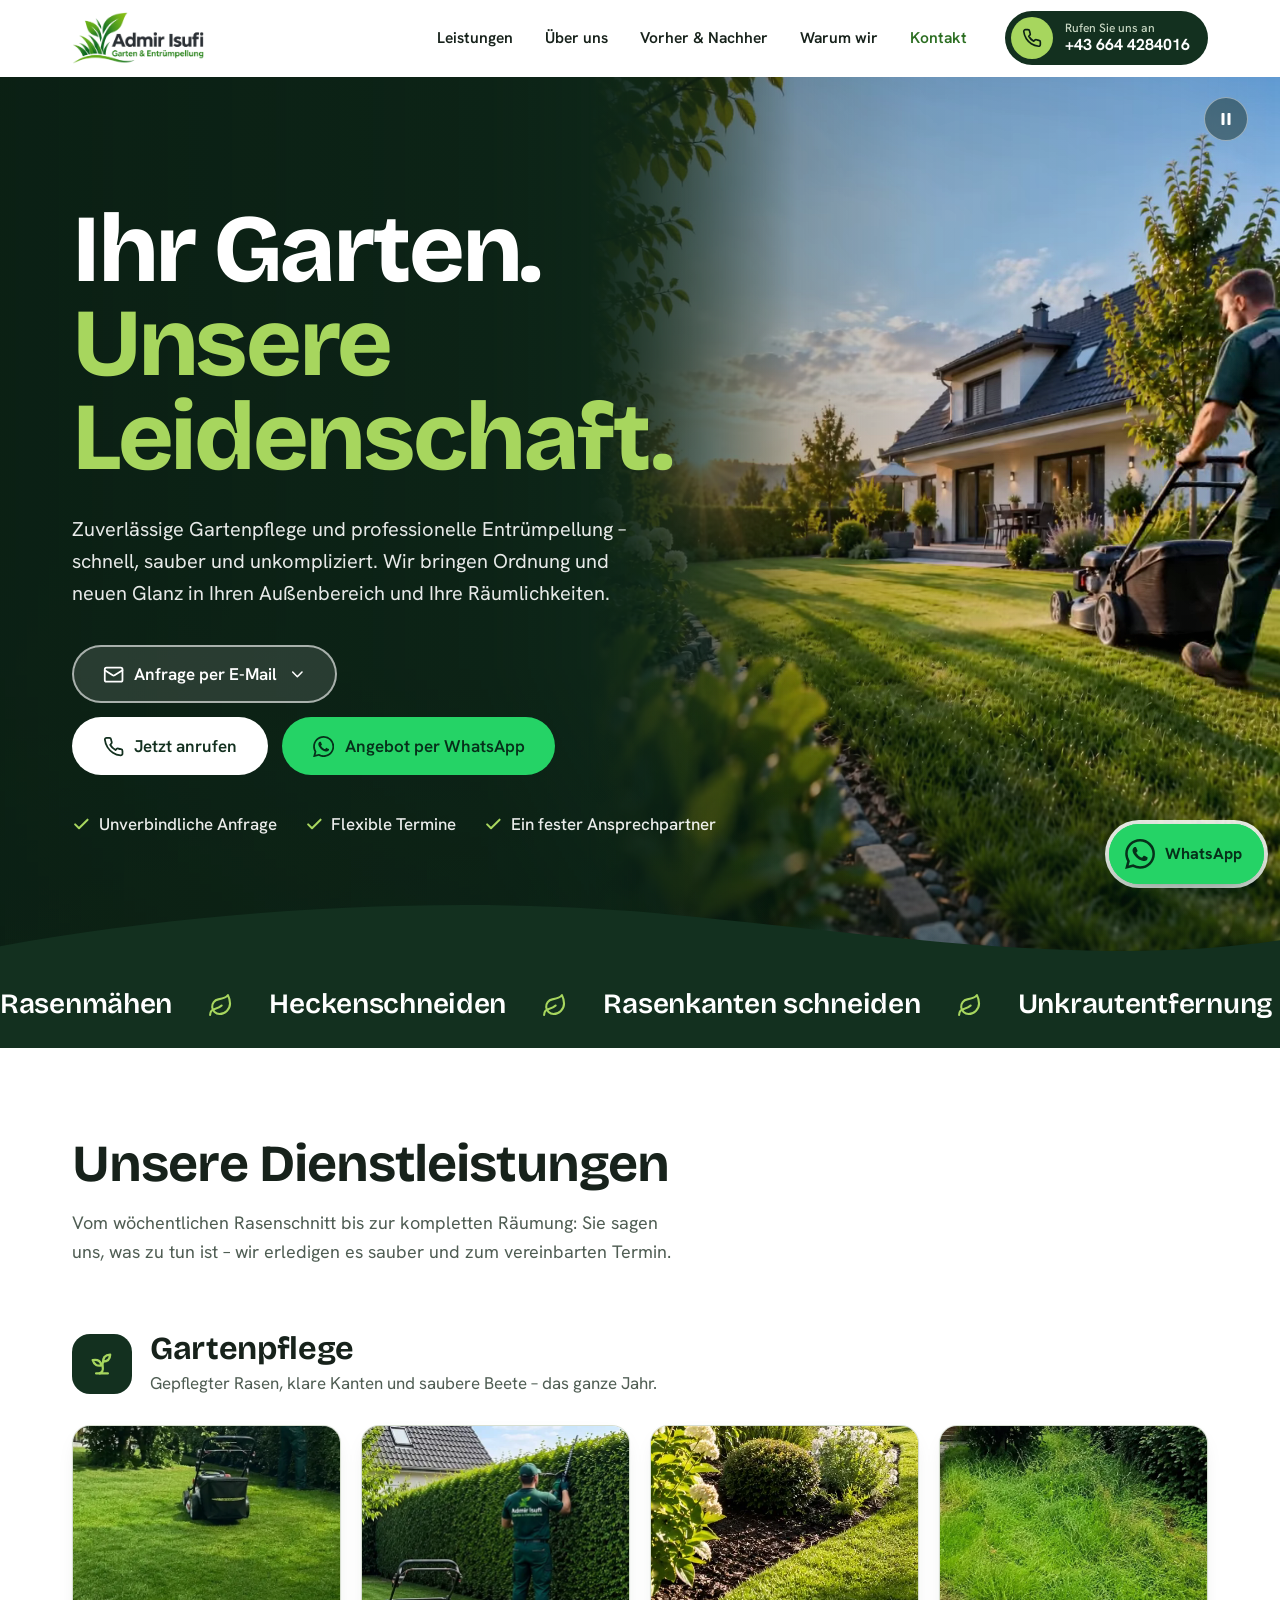
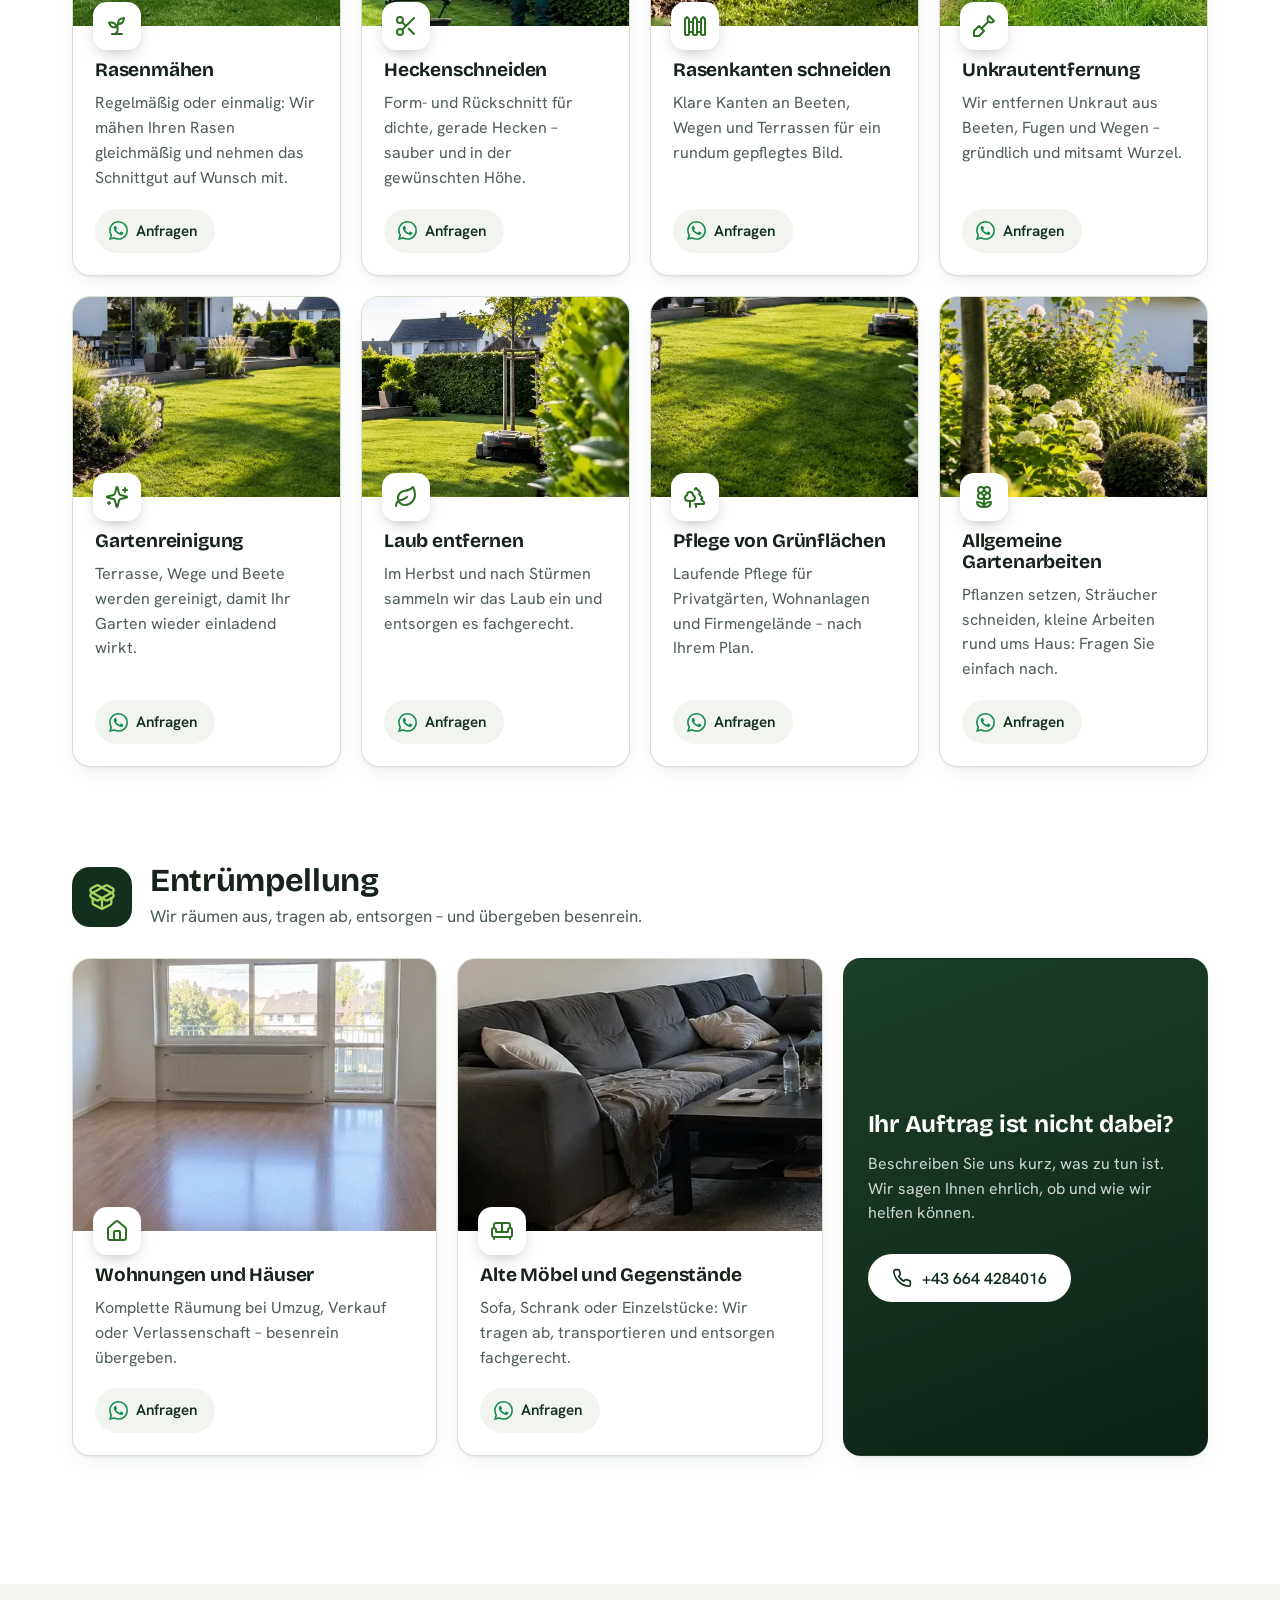
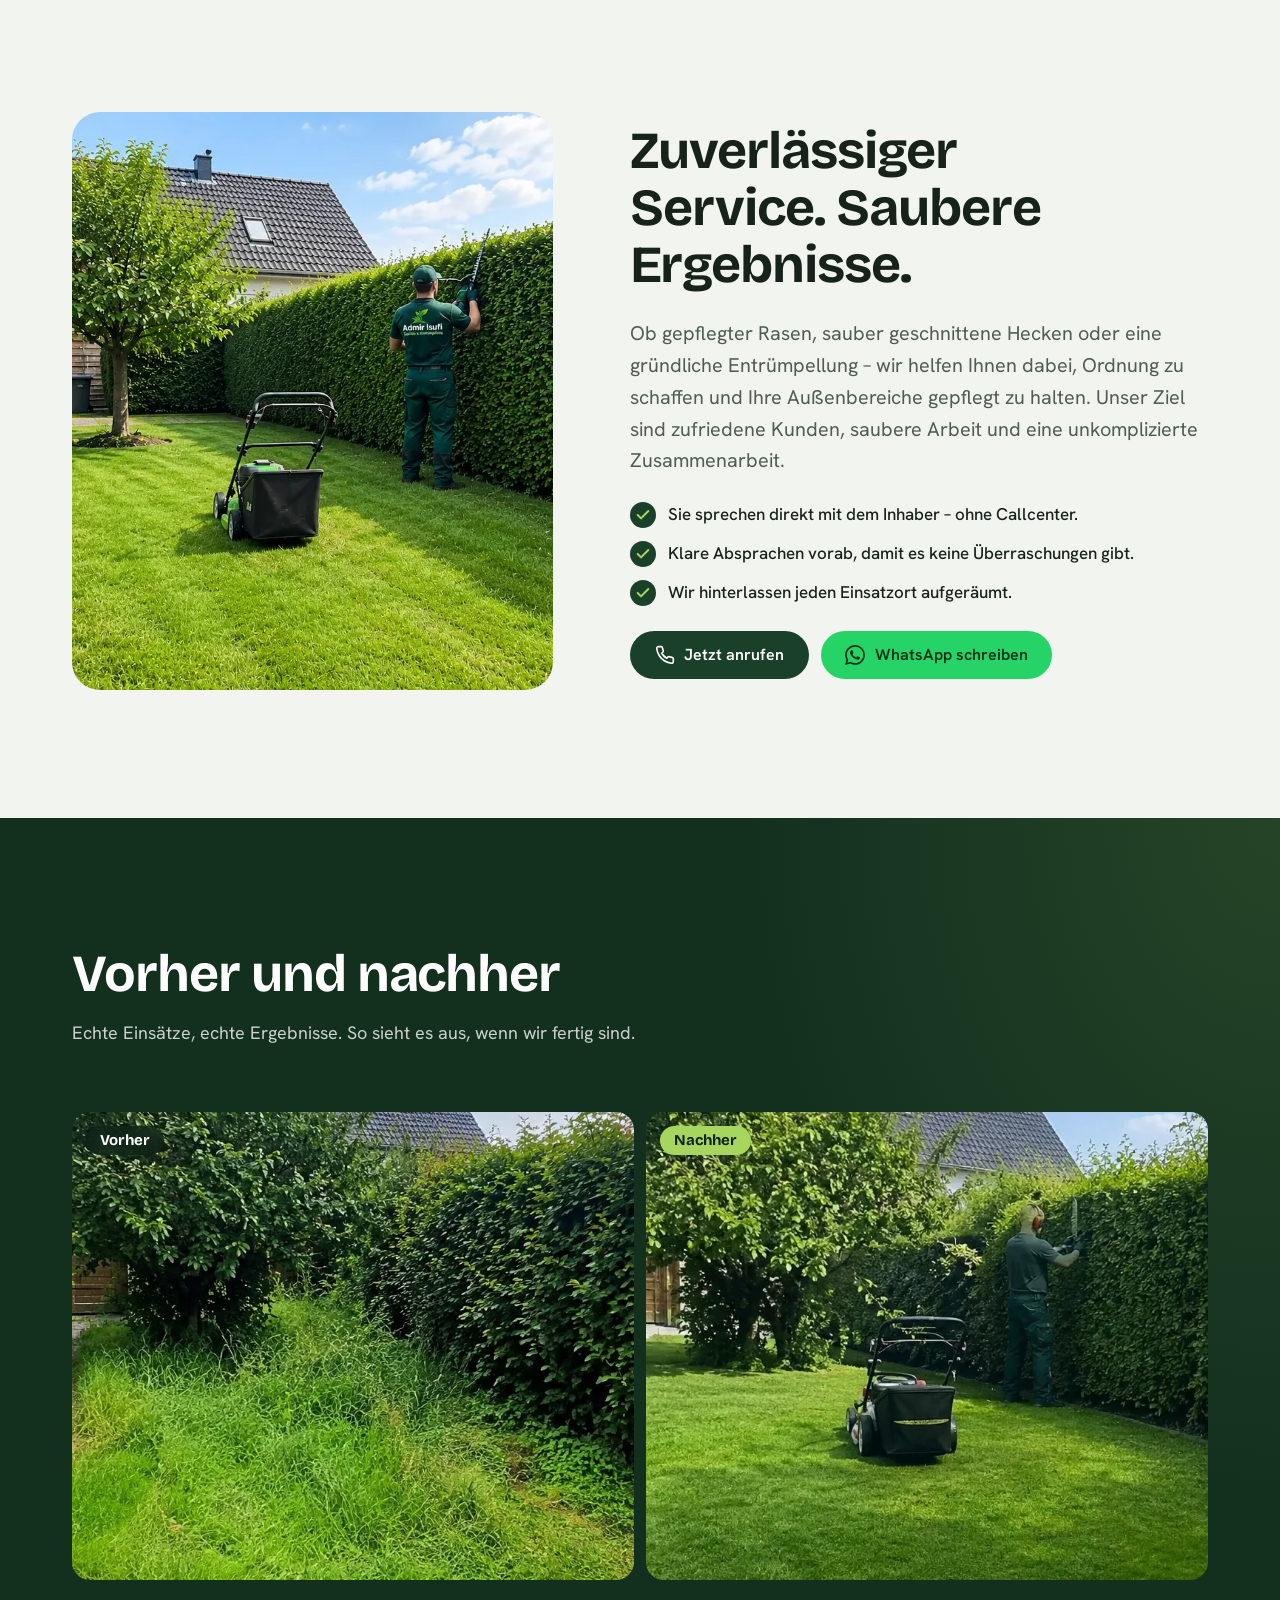
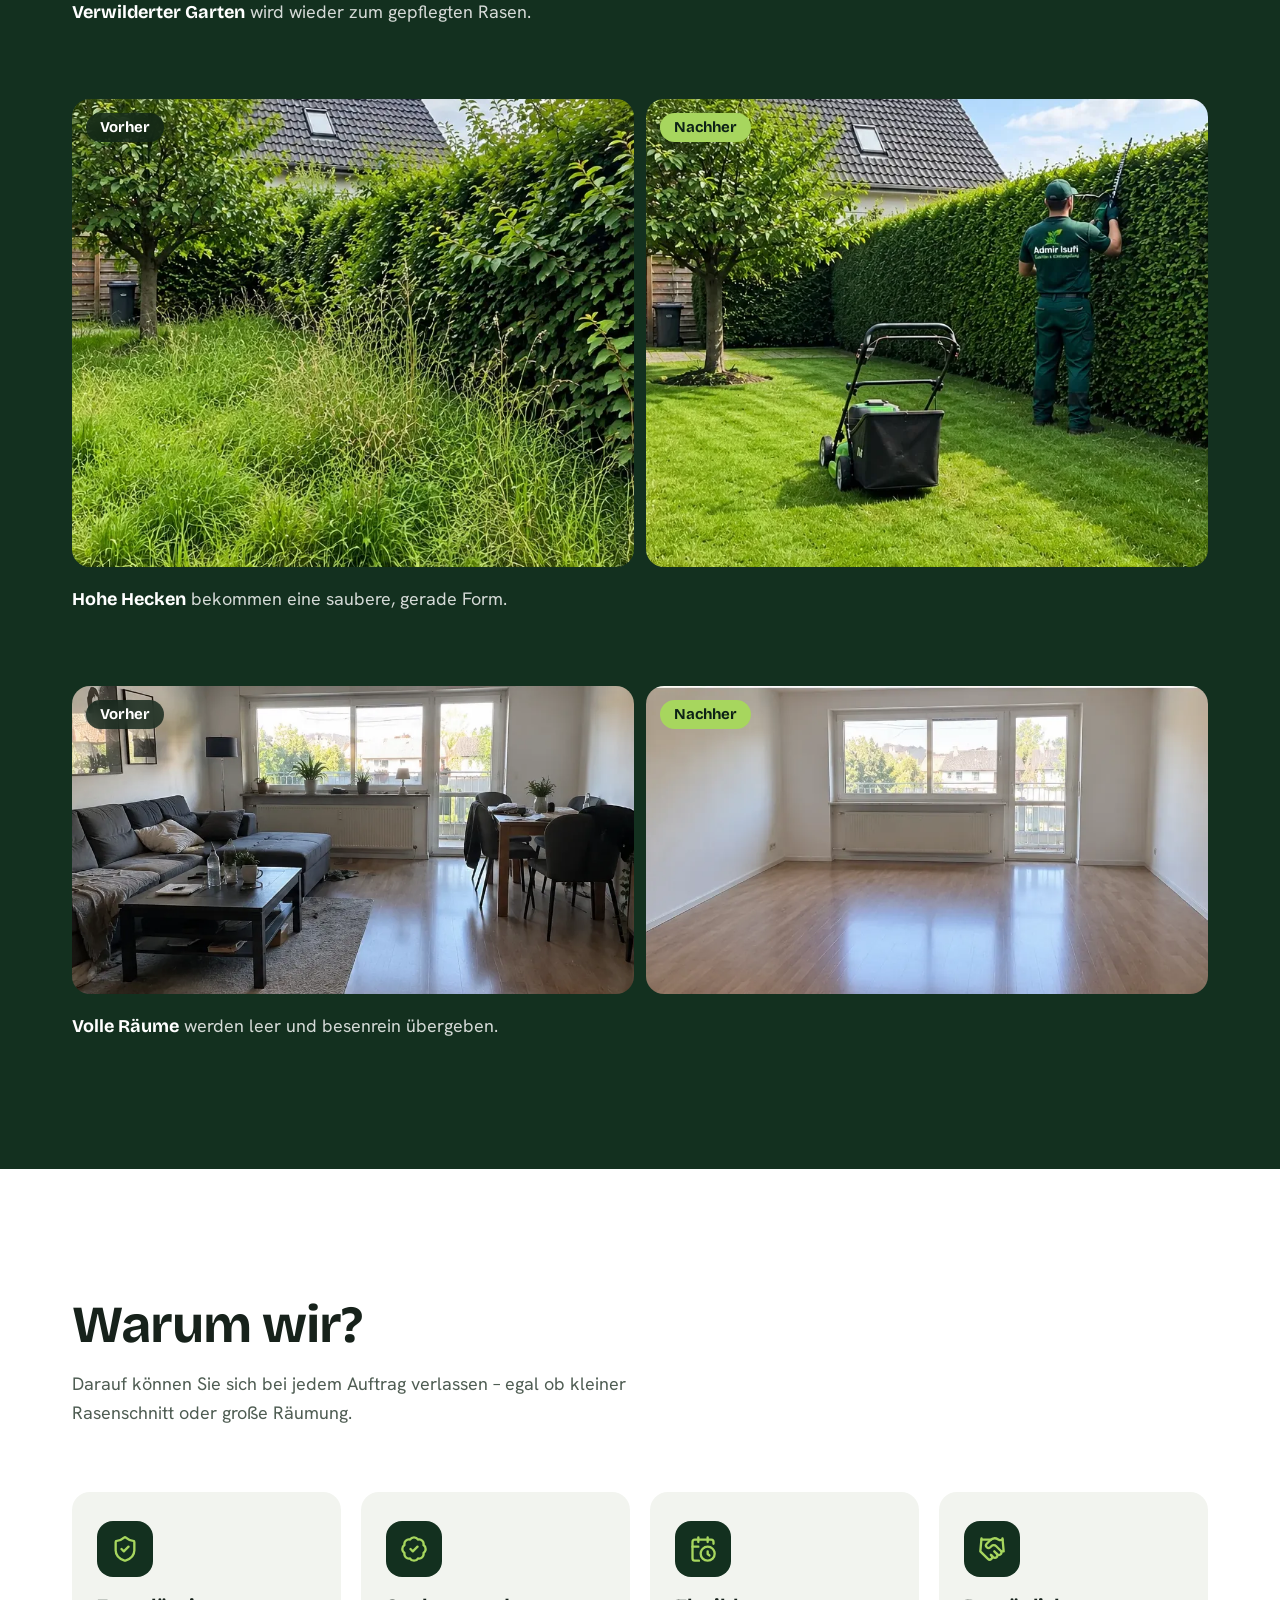
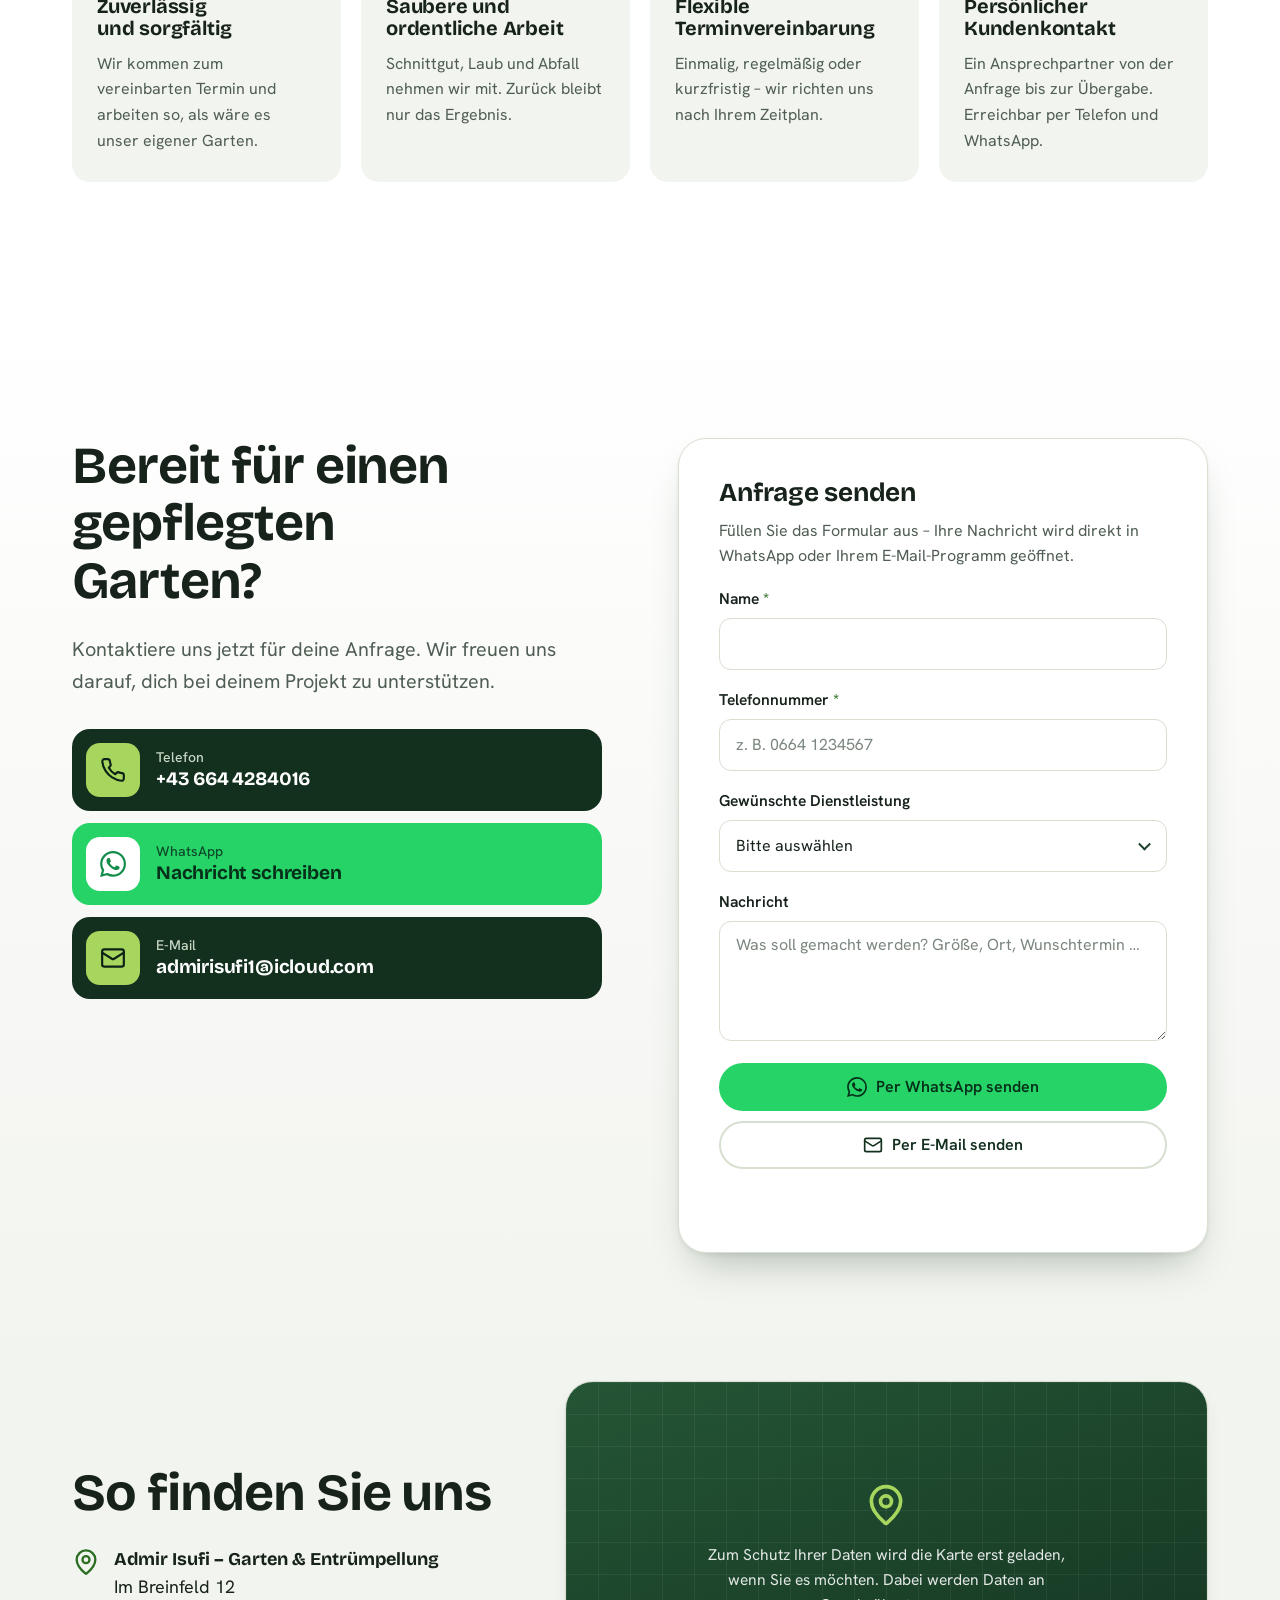
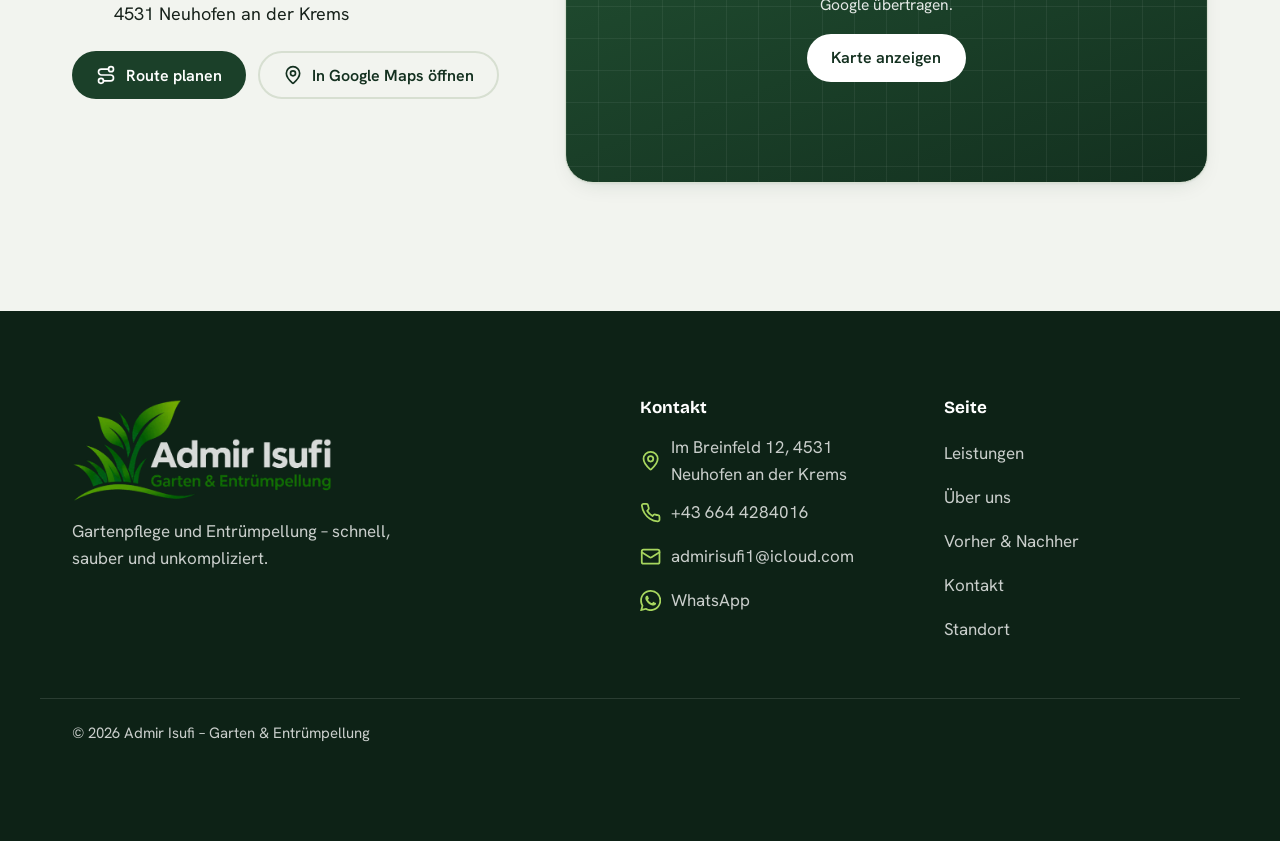
==== commit c2648497: "Replace hero photo with mowing video Portrait video plays muted in a loop: on wide screens it sits o" ====
--- a/index.html
+++ b/index.html
@@ -15,8 +15,7 @@
   <link rel="apple-touch-icon" href="assets/img/apple-touch-icon.png">
   <link rel="preload" href="assets/fonts/bricolage-grotesque-latin-wght-normal.woff2" as="font" type="font/woff2" crossorigin>
   <link rel="preload" href="assets/fonts/hanken-grotesk-latin-wght-normal.woff2" as="font" type="font/woff2" crossorigin>
-  <link rel="preload" as="image" href="assets/img/hero.webp" media="(min-width: 700px)">
-  <link rel="preload" as="image" href="assets/img/hero-mobile.webp" media="(max-width: 699px)">
+  <link rel="preload" as="image" href="assets/img/hero-video-poster.webp">
   <link rel="stylesheet" href="assets/css/styles.css">
   <script type="application/ld+json">
   {
@@ -52,6 +51,8 @@
     <symbol id="i-chevron" viewBox="0 0 24 24"><path d="m6 9 6 6 6-6"/></symbol>
     <symbol id="i-pin" viewBox="0 0 24 24"><path d="M20 10c0 4.993-5.539 10.193-7.399 11.799a1 1 0 0 1-1.202 0C9.539 20.193 4 14.993 4 10a8 8 0 0 1 16 0"/><circle cx="12" cy="10" r="3"/></symbol>
     <symbol id="i-route" viewBox="0 0 24 24"><circle cx="6" cy="19" r="3"/><path d="M9 19h8.5a3.5 3.5 0 0 0 0-7h-11a3.5 3.5 0 0 1 0-7H15"/><circle cx="18" cy="5" r="3"/></symbol>
+    <symbol id="i-pause" viewBox="0 0 24 24"><rect x="6" y="4" width="4" height="16" rx="1"/><rect x="14" y="4" width="4" height="16" rx="1"/></symbol>
+    <symbol id="i-play" viewBox="0 0 24 24"><path d="M7 4.5v15a1 1 0 0 0 1.5.86l12-7.5a1 1 0 0 0 0-1.72l-12-7.5A1 1 0 0 0 7 4.5Z"/></symbol>
     <symbol id="i-check" viewBox="0 0 24 24"><path d="M20 6 9 17l-5-5"/></symbol>
     <symbol id="i-sprout" viewBox="0 0 24 24"><path d="M7 20h10"/><path d="M10 20c5.5-2.5.8-6.4 3-10"/><path d="M9.5 9.4c1.1.8 1.8 2.2 2.3 3.7-2 .4-3.5.4-4.8-.3-1.2-.6-2.3-1.9-3-4.2 2.8-.5 4.4 0 5.5.8z"/><path d="M14.1 6a7 7 0 0 0-1.1 4c1.9-.1 3.3-.6 4.3-1.4 1-1 1.6-2.3 1.7-4.6-2.7.1-4 1-4.9 2z"/></symbol>
     <symbol id="i-scissors" viewBox="0 0 24 24"><circle cx="6" cy="6" r="3"/><path d="M8.12 8.12 12 12"/><path d="M20 4 8.12 15.88"/><circle cx="6" cy="18" r="3"/><path d="M14.8 14.8 20 20"/></symbol>
@@ -114,10 +115,17 @@
 
   <!-- Hero -->
   <section class="hero" aria-labelledby="hero-title">
-    <picture class="hero-media">
-      <source media="(max-width: 699px)" srcset="assets/img/hero-mobile.webp">
-      <img src="assets/img/hero.webp" width="1672" height="941" alt="Gepflegter Garten in der Abendsonne mit frisch gemähtem Rasen, Hortensien und Rasenmäher vor einem Einfamilienhaus" fetchpriority="high">
-    </picture>
+    <div class="hero-media">
+      <img class="hero-poster" src="assets/img/hero-video-poster.webp" width="834" height="1112" alt="" fetchpriority="high">
+      <video class="hero-video" autoplay muted loop playsinline preload="auto" poster="assets/img/hero-video-poster.webp" aria-label="Video: Ein Gärtner mäht den Rasen vor einem Einfamilienhaus in der Abendsonne">
+        <source src="assets/video/hero.mp4" type="video/mp4">
+        <source src="assets/video/hero.webm" type="video/webm">
+      </video>
+    </div>
+    <button class="video-toggle" type="button" aria-pressed="false" aria-label="Video pausieren">
+      <svg class="icon icon-pause" aria-hidden="true"><use href="#i-pause"/></svg>
+      <svg class="icon icon-play" aria-hidden="true"><use href="#i-play"/></svg>
+    </button>
     <div class="container hero-content">
       <h1 id="hero-title" class="hero-title">
         <span>Ihr Garten.</span>
--- a/assets/css/styles.css
+++ b/assets/css/styles.css
@@ -224,9 +224,41 @@
   overflow: hidden;
   background: var(--forest-900);
 }
-.hero-media, .hero-media img { position: absolute; inset: 0; width: 100%; height: 100%; }
-.hero-media { z-index: -2; }
-.hero-media img { object-fit: cover; object-position: 60% 40%; }
+.hero-media { position: absolute; inset: 0; z-index: -2; background: var(--forest-900); }
+.hero-media img, .hero-media video {
+  position: absolute; inset: 0; width: 100%; height: 100%;
+  object-fit: cover; object-position: 50% 45%;
+}
+.hero-video { transition: opacity .5s ease; }
+.hero-video.is-fading { opacity: 0; }
+.video-toggle {
+  position: absolute; z-index: 2; top: 20px; right: var(--gutter);
+  display: grid; place-items: center; width: 44px; height: 44px; border-radius: 50%;
+  border: 1px solid rgba(255, 255, 255, .45); background: rgba(13, 34, 22, .45); color: var(--white);
+  backdrop-filter: blur(6px); -webkit-backdrop-filter: blur(6px);
+  cursor: pointer; transition: background-color var(--dur-fast) ease;
+}
+.video-toggle:hover { background: rgba(13, 34, 22, .75); }
+.video-toggle .icon { width: 18px; height: 18px; fill: currentColor; stroke: none; }
+.video-toggle .icon-play, .video-toggle[aria-pressed="true"] .icon-pause { display: none; }
+.video-toggle[aria-pressed="true"] .icon-play { display: block; }
+
+@media (min-width: 700px) and (max-width: 899px) {
+  .hero::before { background: linear-gradient(90deg, rgba(10, 30, 19, .88) 0%, rgba(10, 30, 19, .7) 60%, rgba(10, 30, 19, .4) 100%); }
+}
+/* Wide screens: the portrait video sits on the right and fades into the green */
+@media (min-width: 900px) {
+  .hero-media {
+    left: auto; width: 54%;
+    -webkit-mask-image: linear-gradient(90deg, transparent 0, #000 30%);
+    mask-image: linear-gradient(90deg, transparent 0, #000 30%);
+  }
+  .hero::before { background: linear-gradient(0deg, rgba(10, 30, 19, .55) 0%, rgba(10, 30, 19, 0) 30%); }
+  .hero::after {
+    content: ""; position: absolute; inset: 0; z-index: -3; pointer-events: none;
+    background: radial-gradient(70% 80% at 0% 100%, rgba(167, 214, 94, .10), transparent 60%);
+  }
+}
 .hero::before {
   content: ""; position: absolute; inset: 0; z-index: -1;
   background:
@@ -306,7 +338,7 @@
 
 /* Hero load sequence – the one orchestrated moment on the page */
 @media (prefers-reduced-motion: no-preference) {
-  .hero-media img { animation: hero-zoom 1.6s var(--ease-out) both; }
+  .hero-media { animation: fade-in 1.2s var(--ease-out) both; }
   .hero-title span, .hero-lead, .hero-mail, .hero-actions, .hero-facts { animation: rise .9s var(--ease-out) both; }
   .hero-title span:nth-child(2) { animation-delay: .12s; }
   .hero-lead { animation-delay: .24s; }
@@ -315,7 +347,7 @@
   .hero-facts { animation-delay: .52s; }
 }
 @keyframes rise { from { opacity: 0; transform: translateY(18px); } to { opacity: 1; transform: none; } }
-@keyframes hero-zoom { from { transform: scale(1.06); } to { transform: scale(1); } }
+@keyframes fade-in { from { opacity: 0; } to { opacity: 1; } }
 
 @media (max-width: 699px) {
   .hero { min-height: auto; align-items: flex-end; padding-top: 180px; }
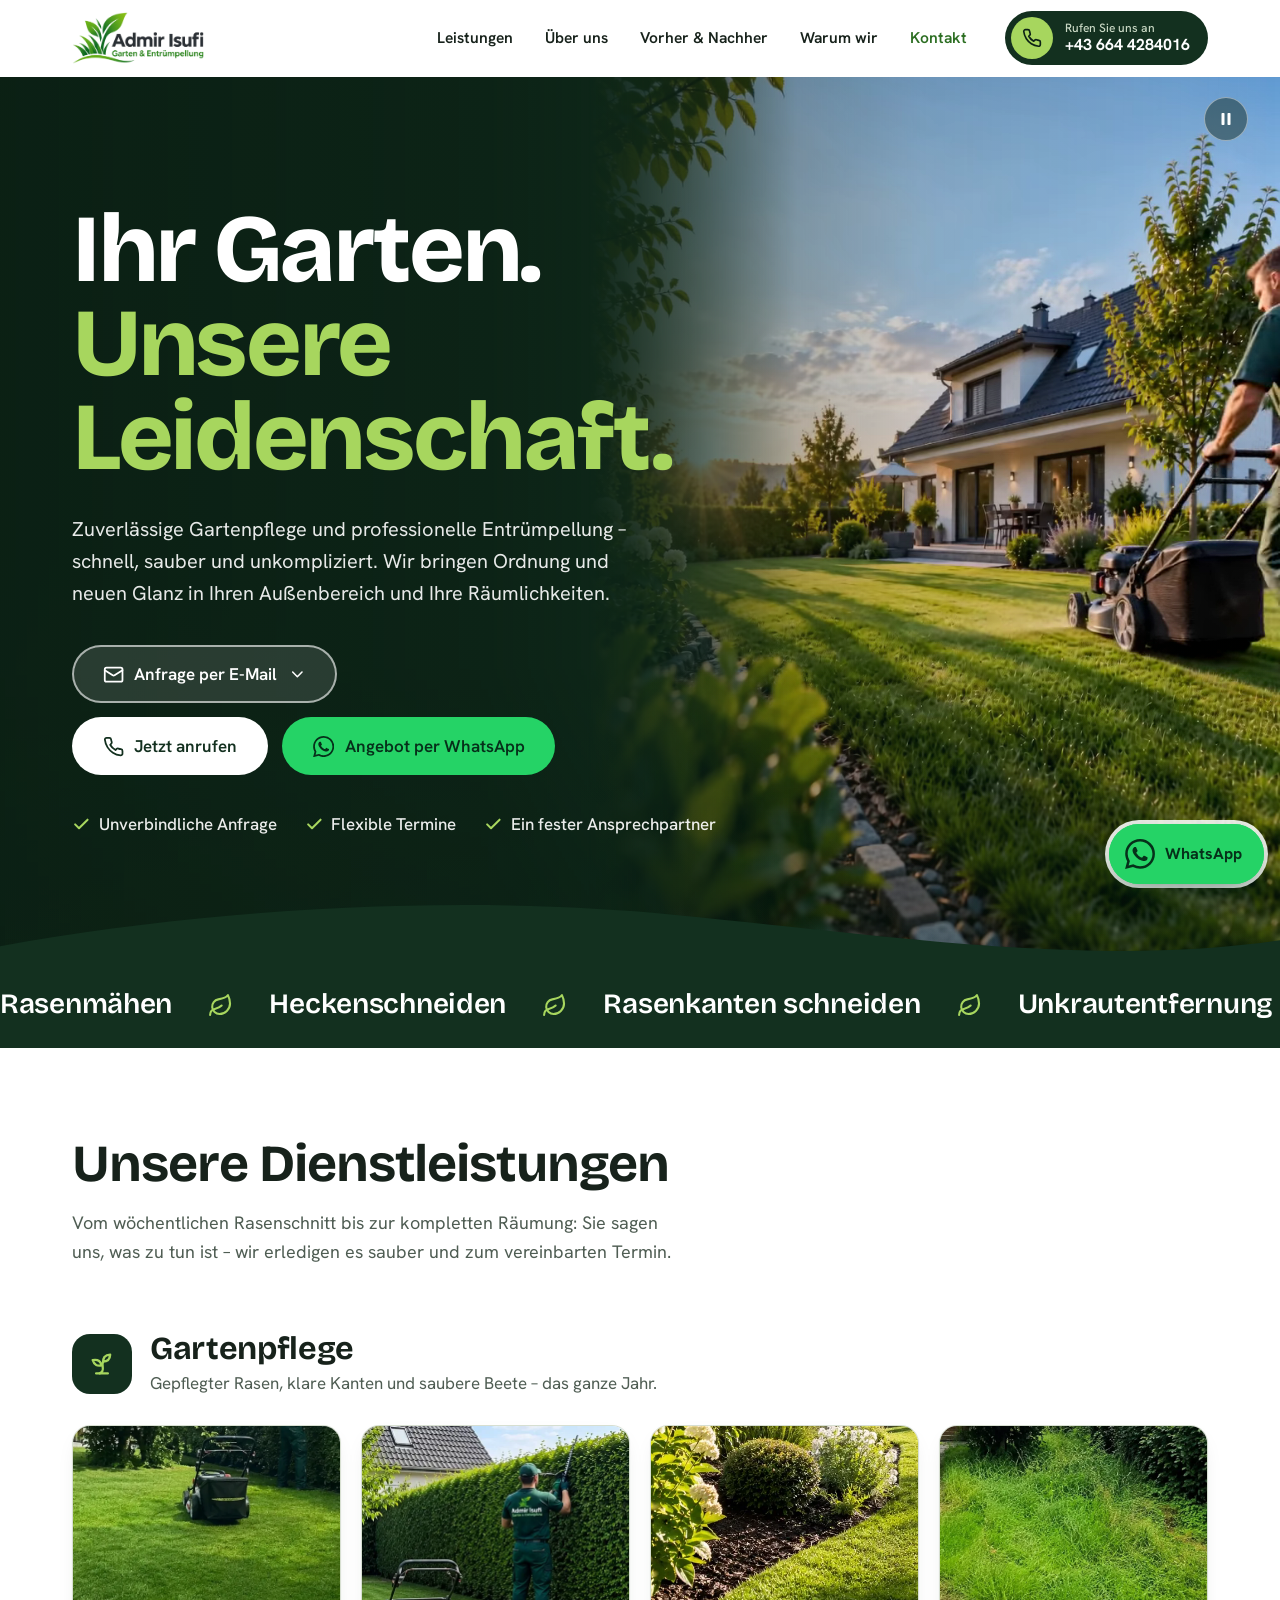
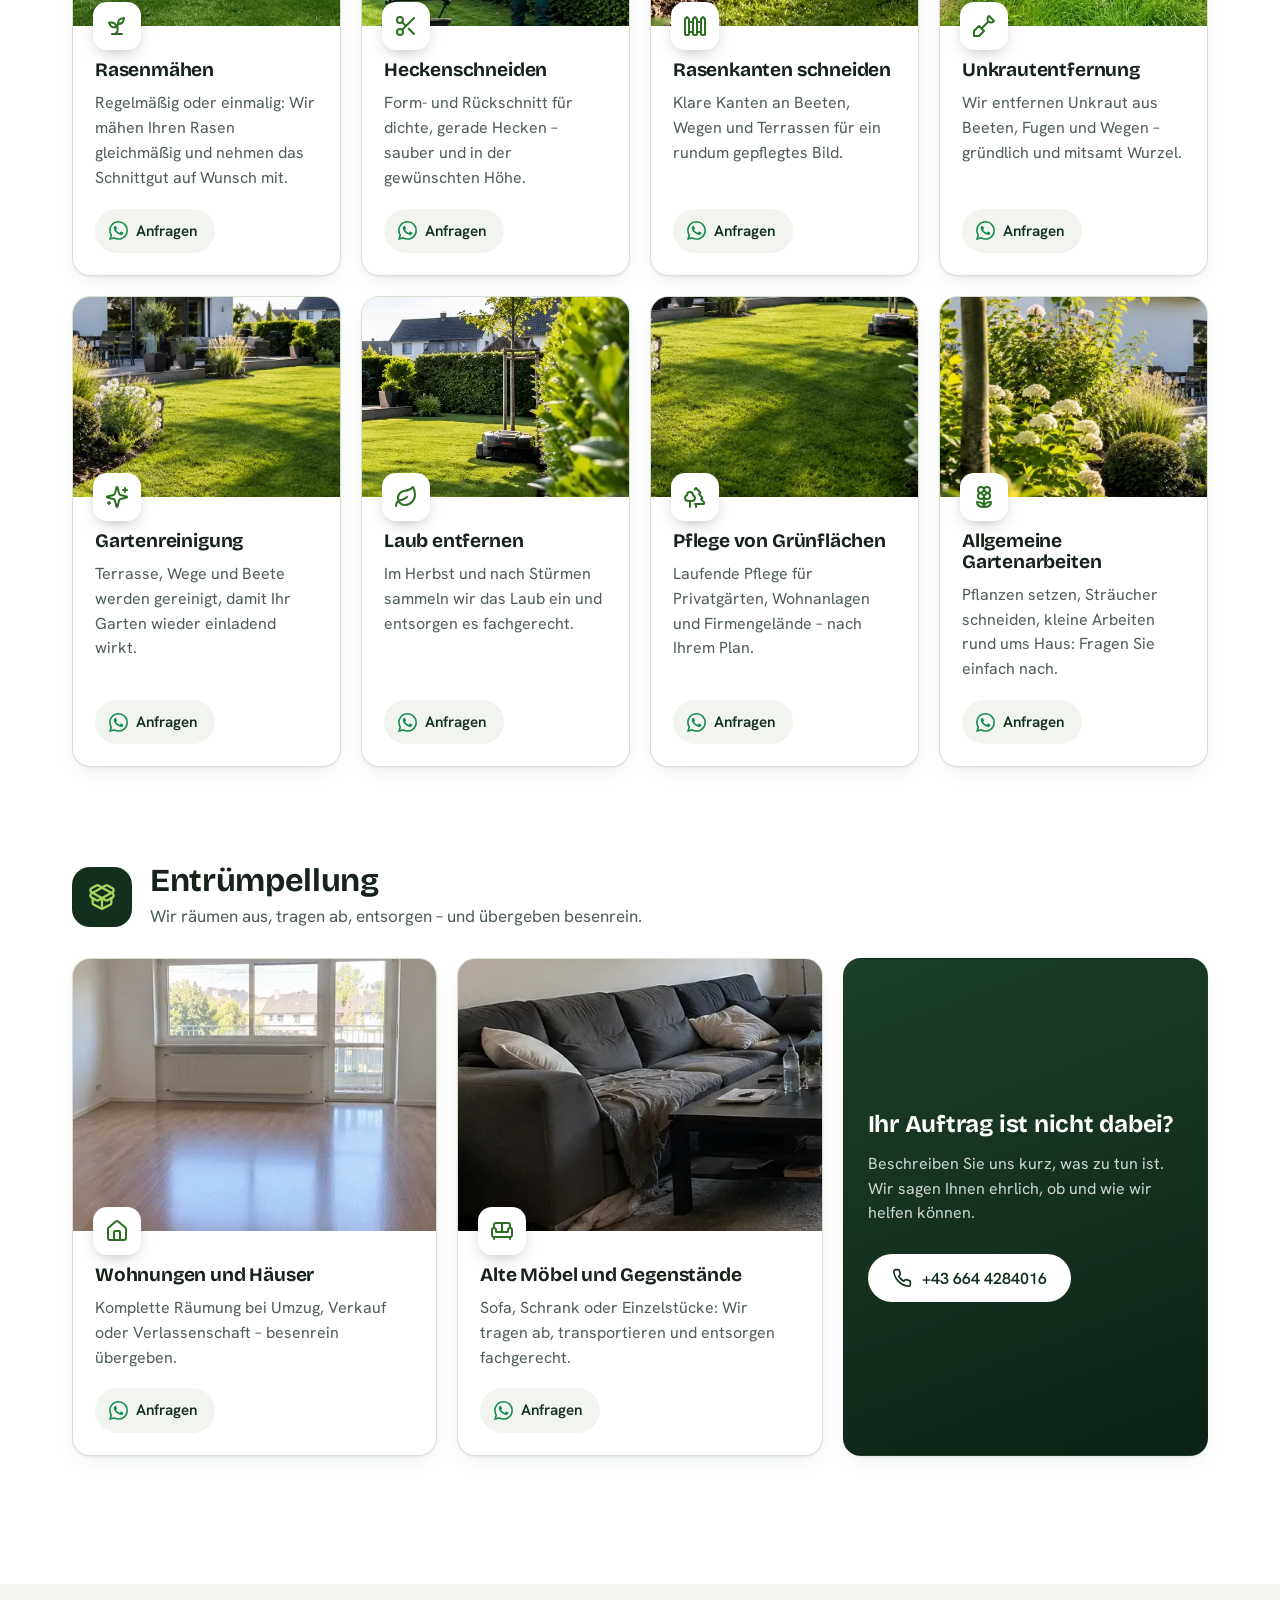
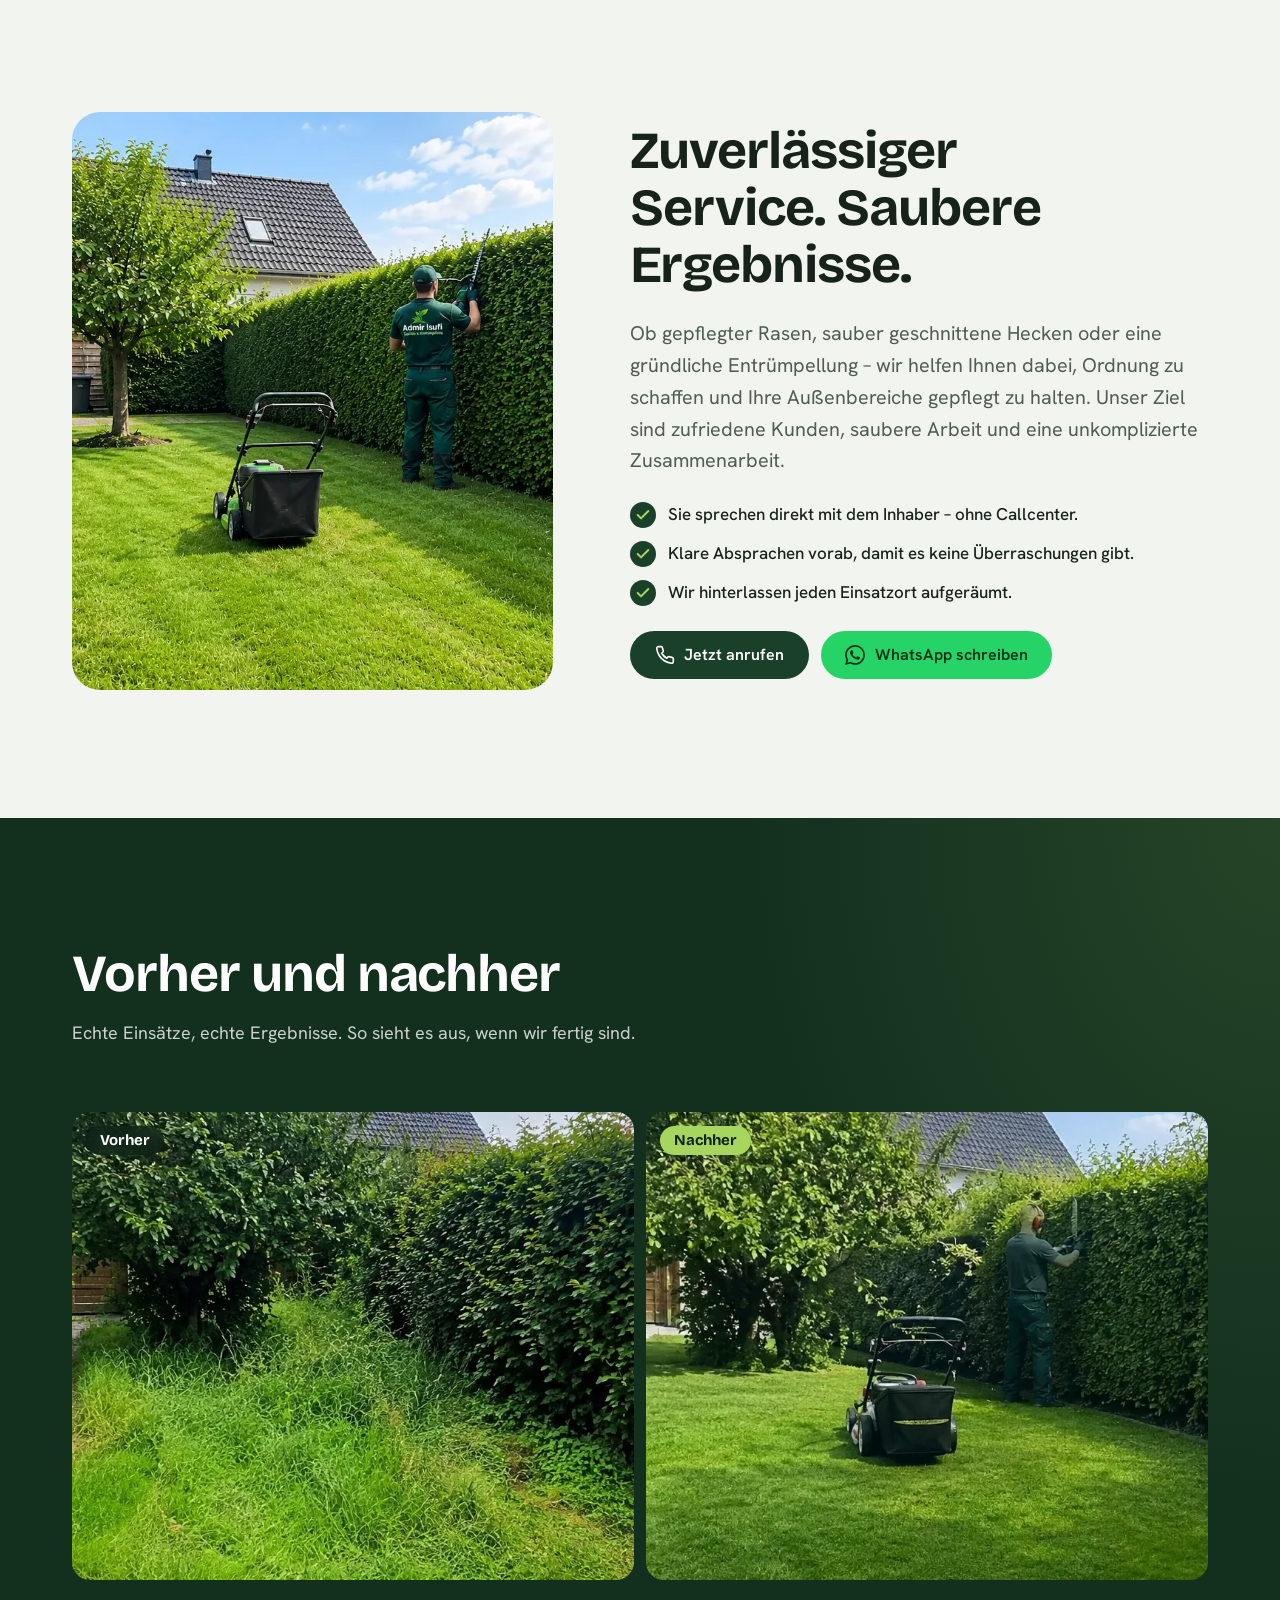
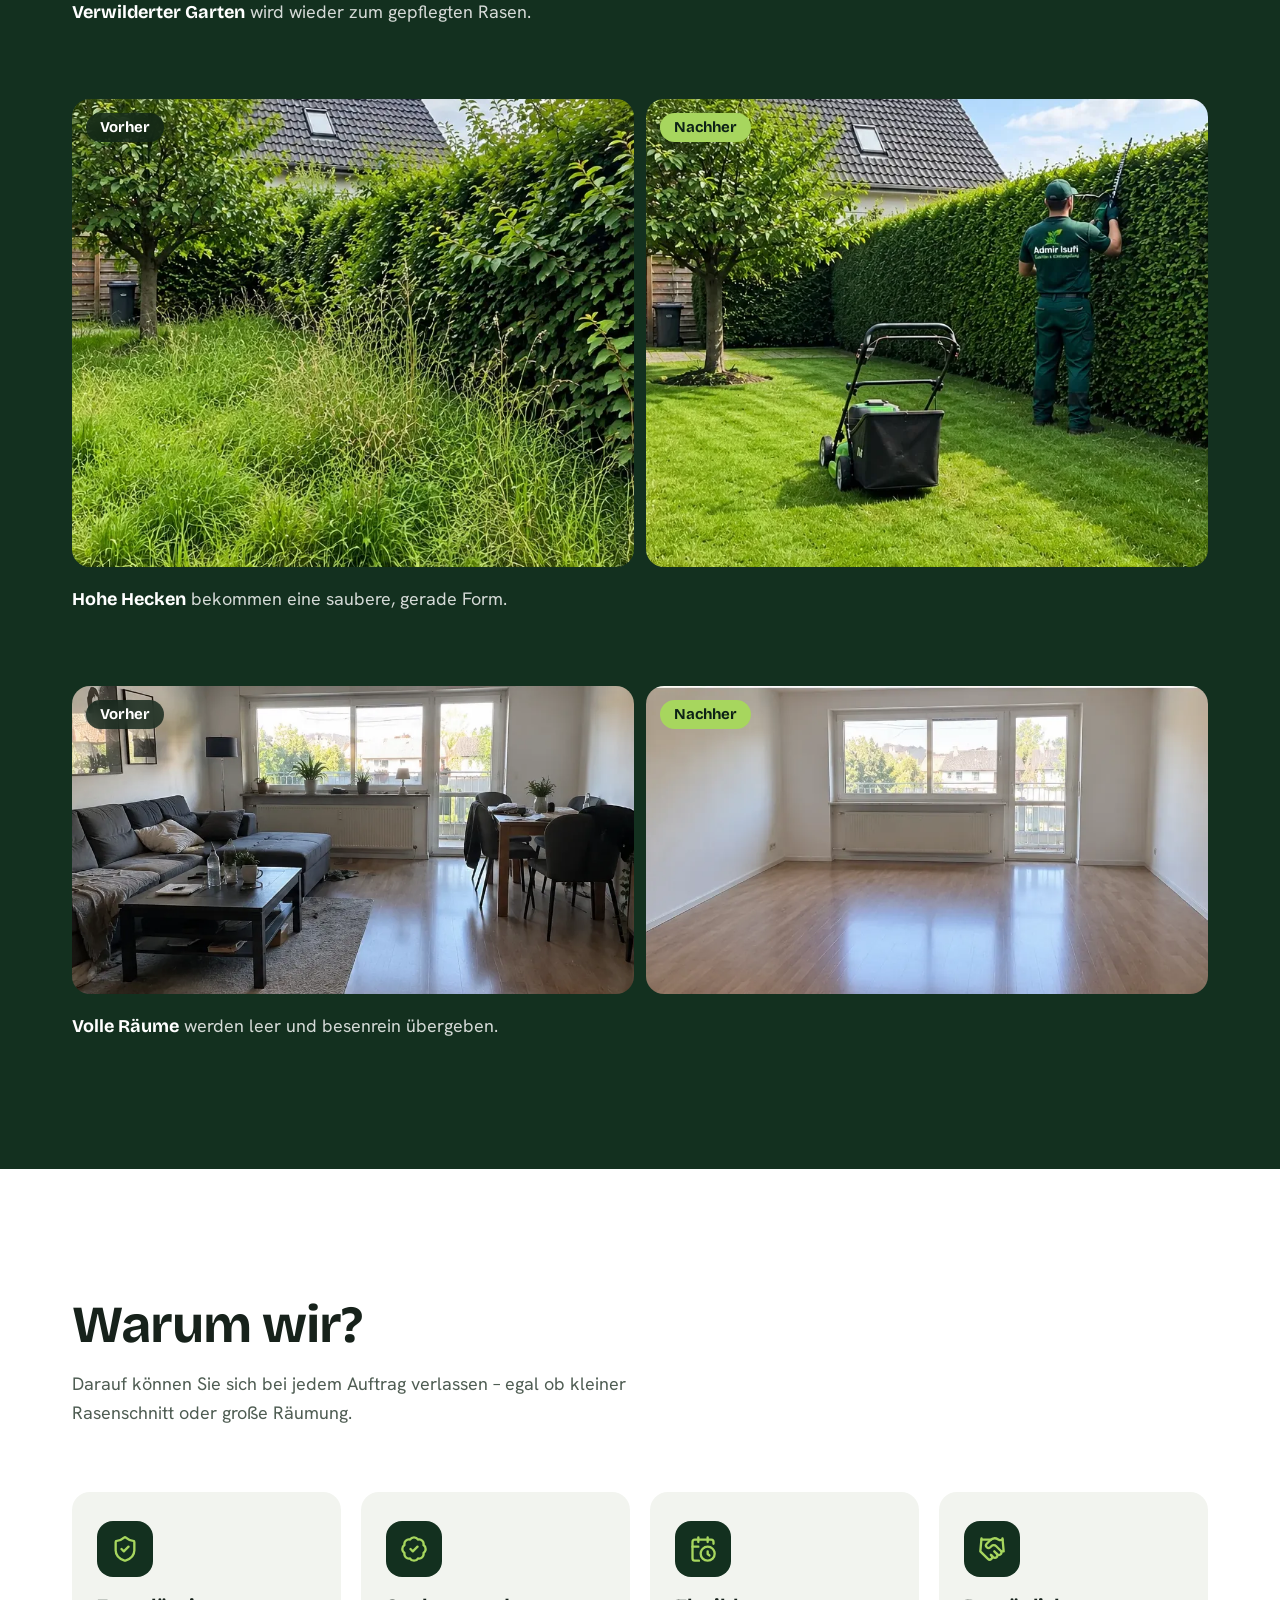
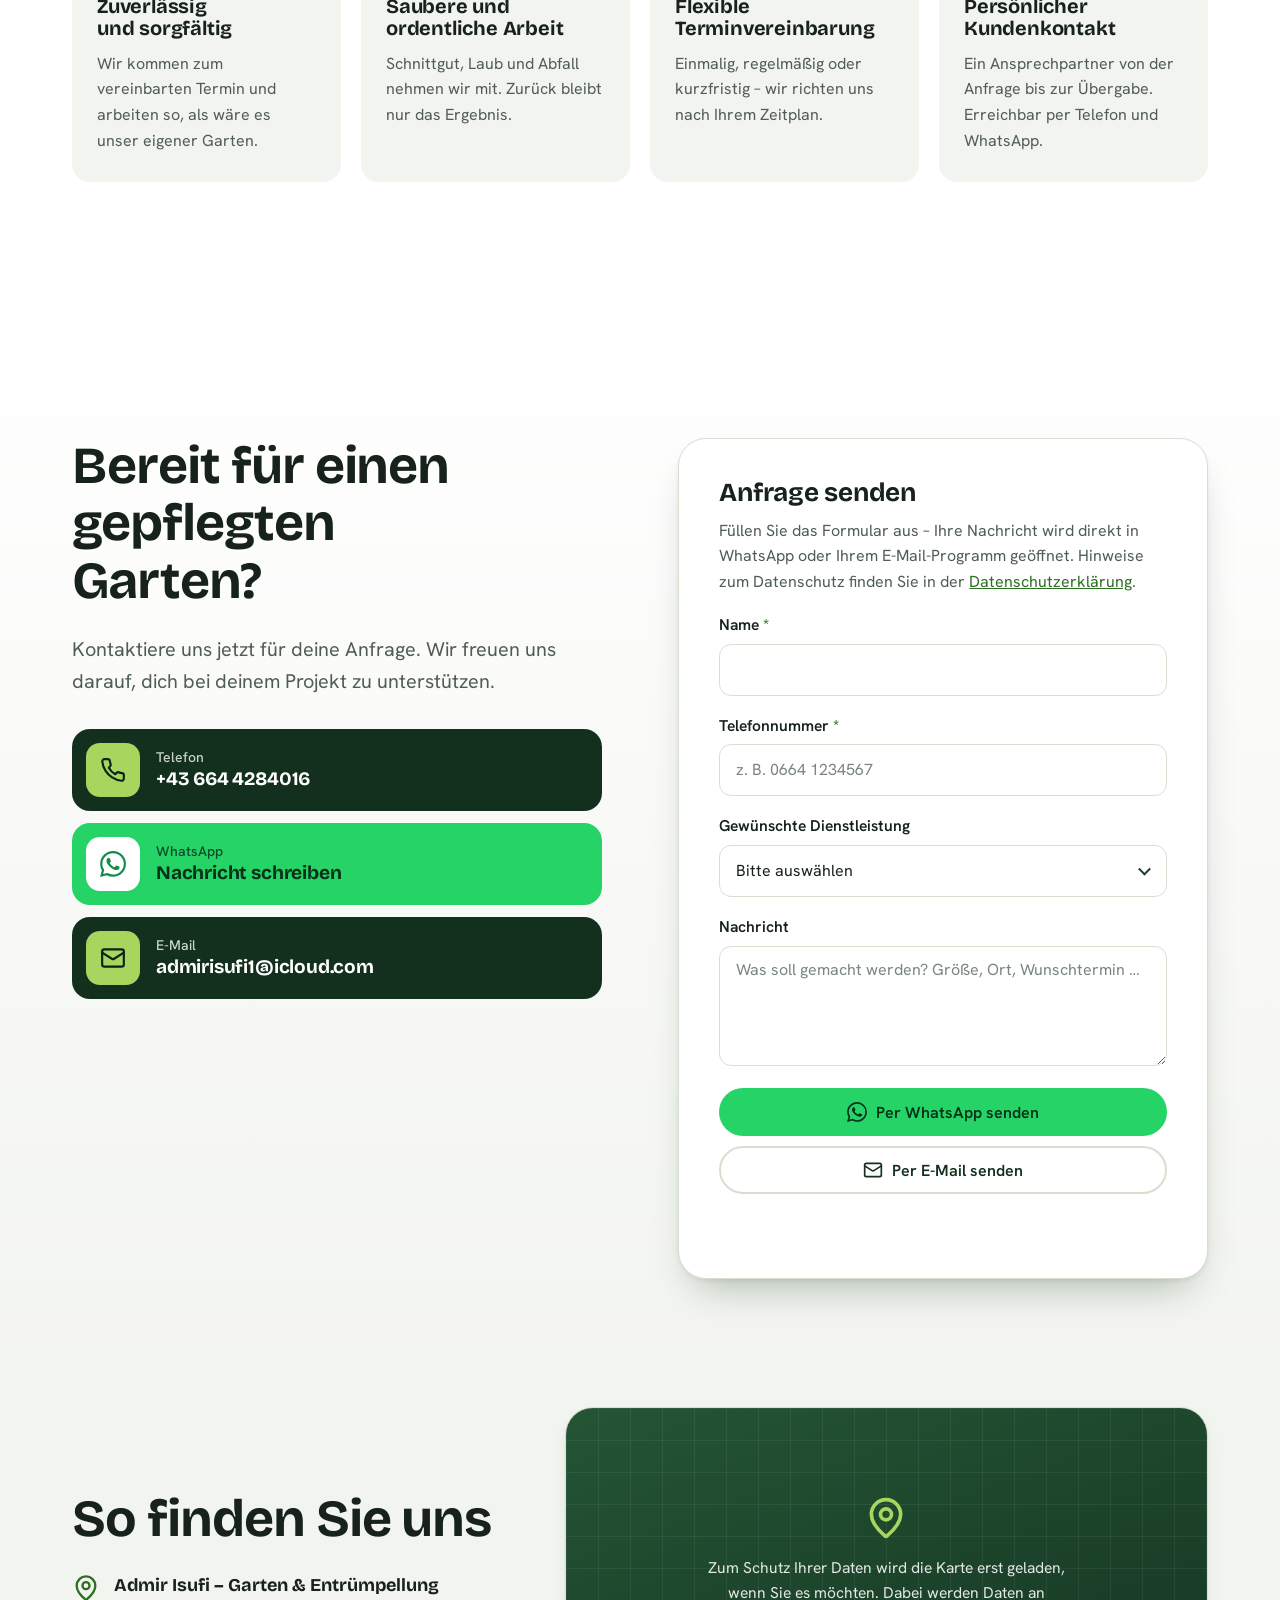
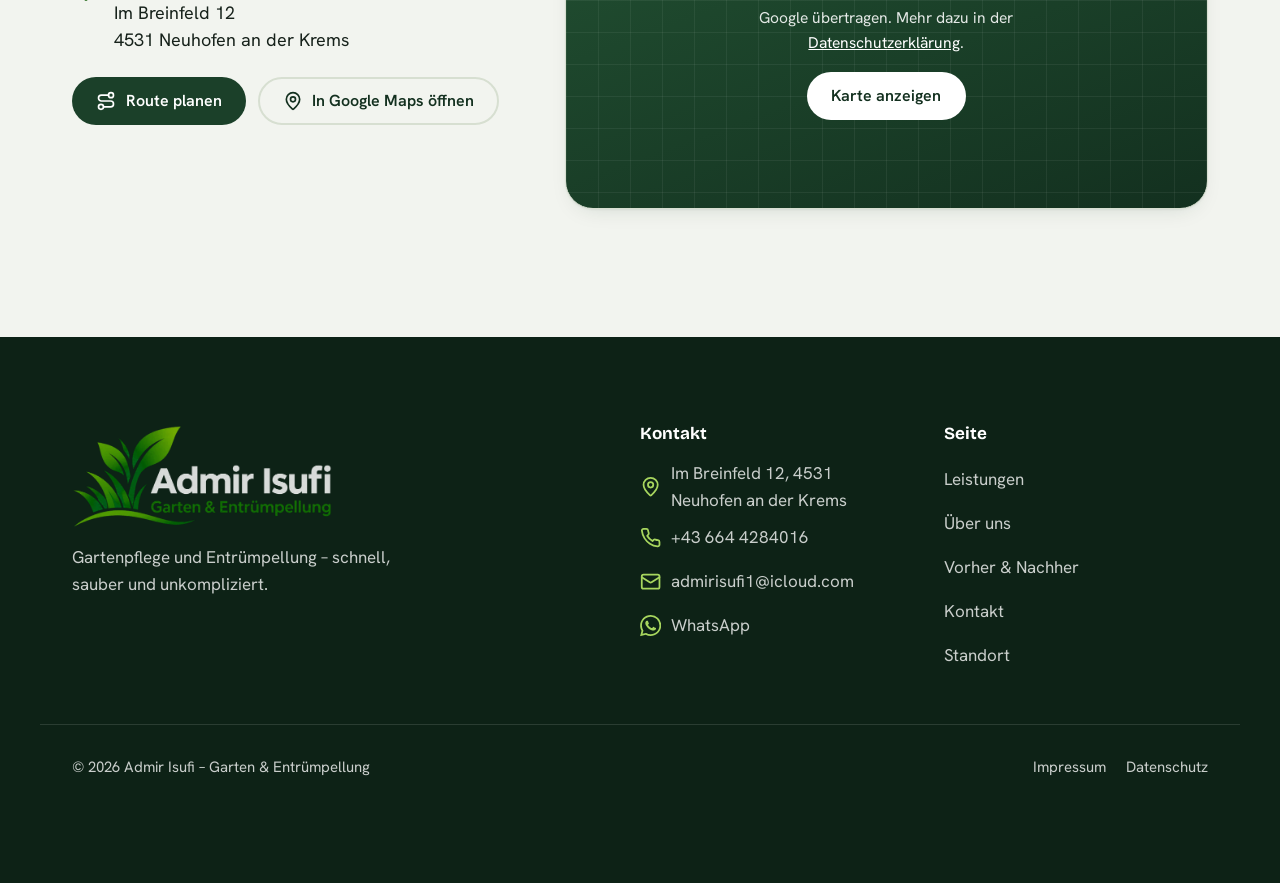
==== commit ba6efe29: "Add Impressum and Datenschutzerklärung pages Austrian legal notice (ECG, GewO, MedienG) with both fr" ====
--- a/index.html
+++ b/index.html
@@ -442,7 +442,7 @@
 
       <form class="contact-form" id="contact-form" novalidate>
         <h3>Anfrage senden</h3>
-        <p class="form-intro">Füllen Sie das Formular aus – Ihre Nachricht wird direkt in WhatsApp oder Ihrem E-Mail-Programm geöffnet.</p>
+        <p class="form-intro">Füllen Sie das Formular aus – Ihre Nachricht wird direkt in WhatsApp oder Ihrem E-Mail-Programm geöffnet. Hinweise zum Datenschutz finden Sie in der <a href="datenschutz.html#kontakt">Datenschutzerklärung</a>.</p>
 
         <div class="field">
           <label for="f-name">Name <span aria-hidden="true">*</span></label>
@@ -507,7 +507,7 @@
       <div class="map" data-src="https://www.google.com/maps?q=Im+Breinfeld+12%2C+4531+Neuhofen+an+der+Krems&amp;z=15&amp;output=embed">
         <div class="map-consent">
           <svg class="icon map-pin" aria-hidden="true"><use href="#i-pin"/></svg>
-          <p>Zum Schutz Ihrer Daten wird die Karte erst geladen, wenn Sie es möchten. Dabei werden Daten an Google übertragen.</p>
+          <p>Zum Schutz Ihrer Daten wird die Karte erst geladen, wenn Sie es möchten. Dabei werden Daten an Google übertragen. Mehr dazu in der <a href="datenschutz.html#google-maps">Datenschutzerklärung</a>.</p>
           <button class="btn btn-light" type="button" id="map-load">Karte anzeigen</button>
         </div>
       </div>
@@ -543,6 +543,10 @@
   </div>
   <div class="container footer-bottom">
     <p>© <span id="year">2026</span> Admir Isufi – Garten &amp; Entrümpellung</p>
+    <ul class="footer-legal">
+      <li><a href="impressum.html">Impressum</a></li>
+      <li><a href="datenschutz.html">Datenschutz</a></li>
+    </ul>
   </div>
 </footer>
 
--- a/assets/css/styles.css
+++ b/assets/css/styles.css
@@ -607,7 +607,35 @@
 }
 .footer-list a:hover { color: var(--spring); }
 .footer-list .icon { color: var(--spring); }
-.footer-bottom { border-top: 1px solid rgba(255, 255, 255, .12); padding-block: 22px 96px; font-size: .9375rem; }
+.footer-bottom {
+  display: flex; flex-wrap: wrap; justify-content: space-between; align-items: center; gap: 8px 24px;
+  border-top: 1px solid rgba(255, 255, 255, .12); padding-block: 22px 96px; font-size: .9375rem;
+}
+.footer-legal { display: flex; gap: 20px; }
+.footer-legal a { display: inline-block; padding-block: 8px; text-decoration: none; }
+.footer-legal a:hover { color: var(--spring); }
+.map-consent a { color: var(--white); }
+.form-intro a { color: var(--leaf-dark); }
+
+/* ---------- Legal pages ---------- */
+.legal-header .header-inner { justify-content: space-between; }
+.legal { padding-block: clamp(48px, 7vw, 88px) var(--section-y); }
+.legal .container { max-width: 820px; }
+.legal h1 { font-size: clamp(2rem, 1.4rem + 2.6vw, 3.5rem); margin-bottom: 12px; hyphens: auto; overflow-wrap: break-word; }
+.legal-intro { color: var(--muted); font-size: 1.125rem; margin-bottom: 40px; }
+.legal section { display: grid; gap: 12px; padding-block: 28px; border-top: 1px solid var(--line); }
+.legal h2 { font-size: 1.5rem; letter-spacing: -0.01em; scroll-margin-top: calc(var(--header-h) + 16px); }
+.legal h3 { font-size: 1.125rem; margin-top: 8px; }
+.legal p, .legal li { max-width: 68ch; }
+.legal ul { list-style: disc; padding-left: 1.25em; display: grid; gap: 6px; }
+.legal a { color: var(--leaf-dark); overflow-wrap: anywhere; }
+.legal dl { display: grid; grid-template-columns: max-content 1fr; gap: 8px 24px; margin: 0; }
+.legal dt { font-weight: 600; }
+.legal dd { margin: 0; min-width: 0; overflow-wrap: anywhere; }
+@media (max-width: 560px) {
+  .legal dl { grid-template-columns: 1fr; gap: 2px; }
+  .legal dd { margin-bottom: 10px; }
+}
 @media (max-width: 760px) {
   .footer-grid { grid-template-columns: 1fr 1fr; }
   .footer-brand { grid-column: 1 / -1; }
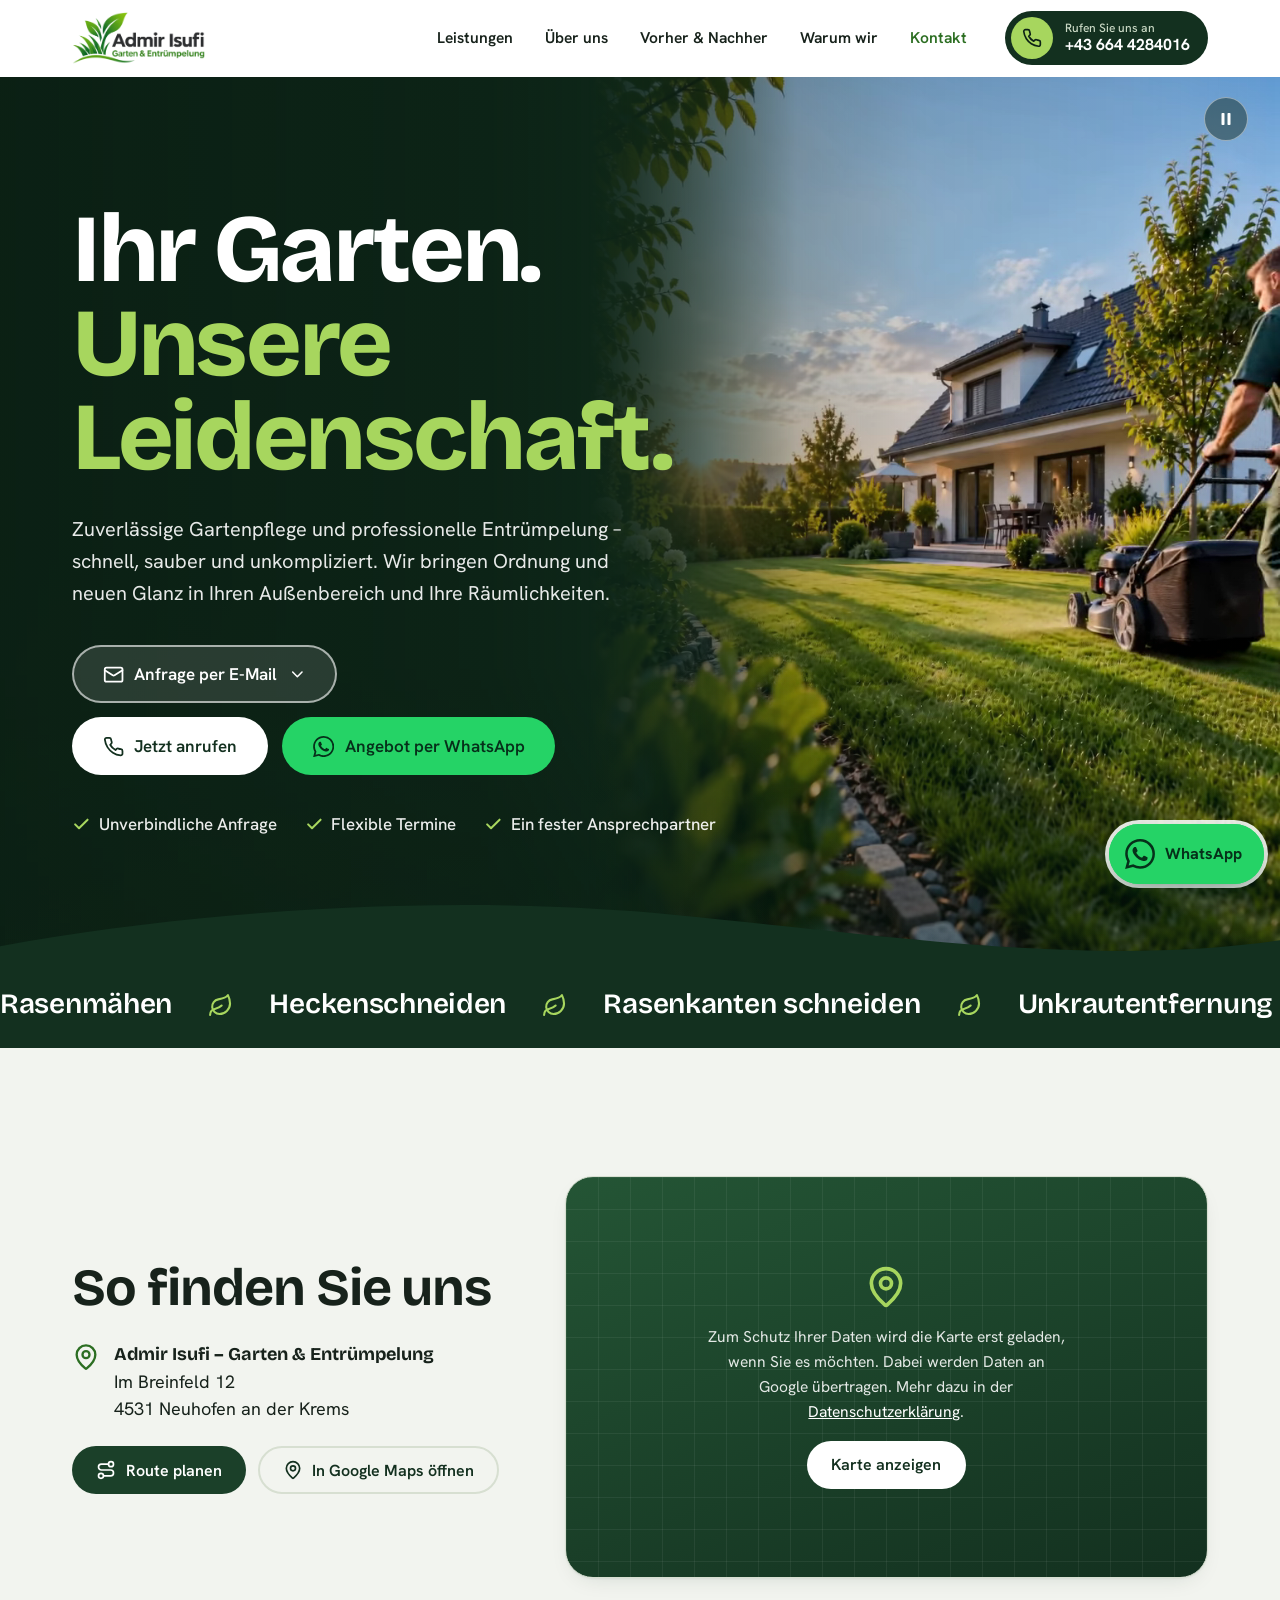
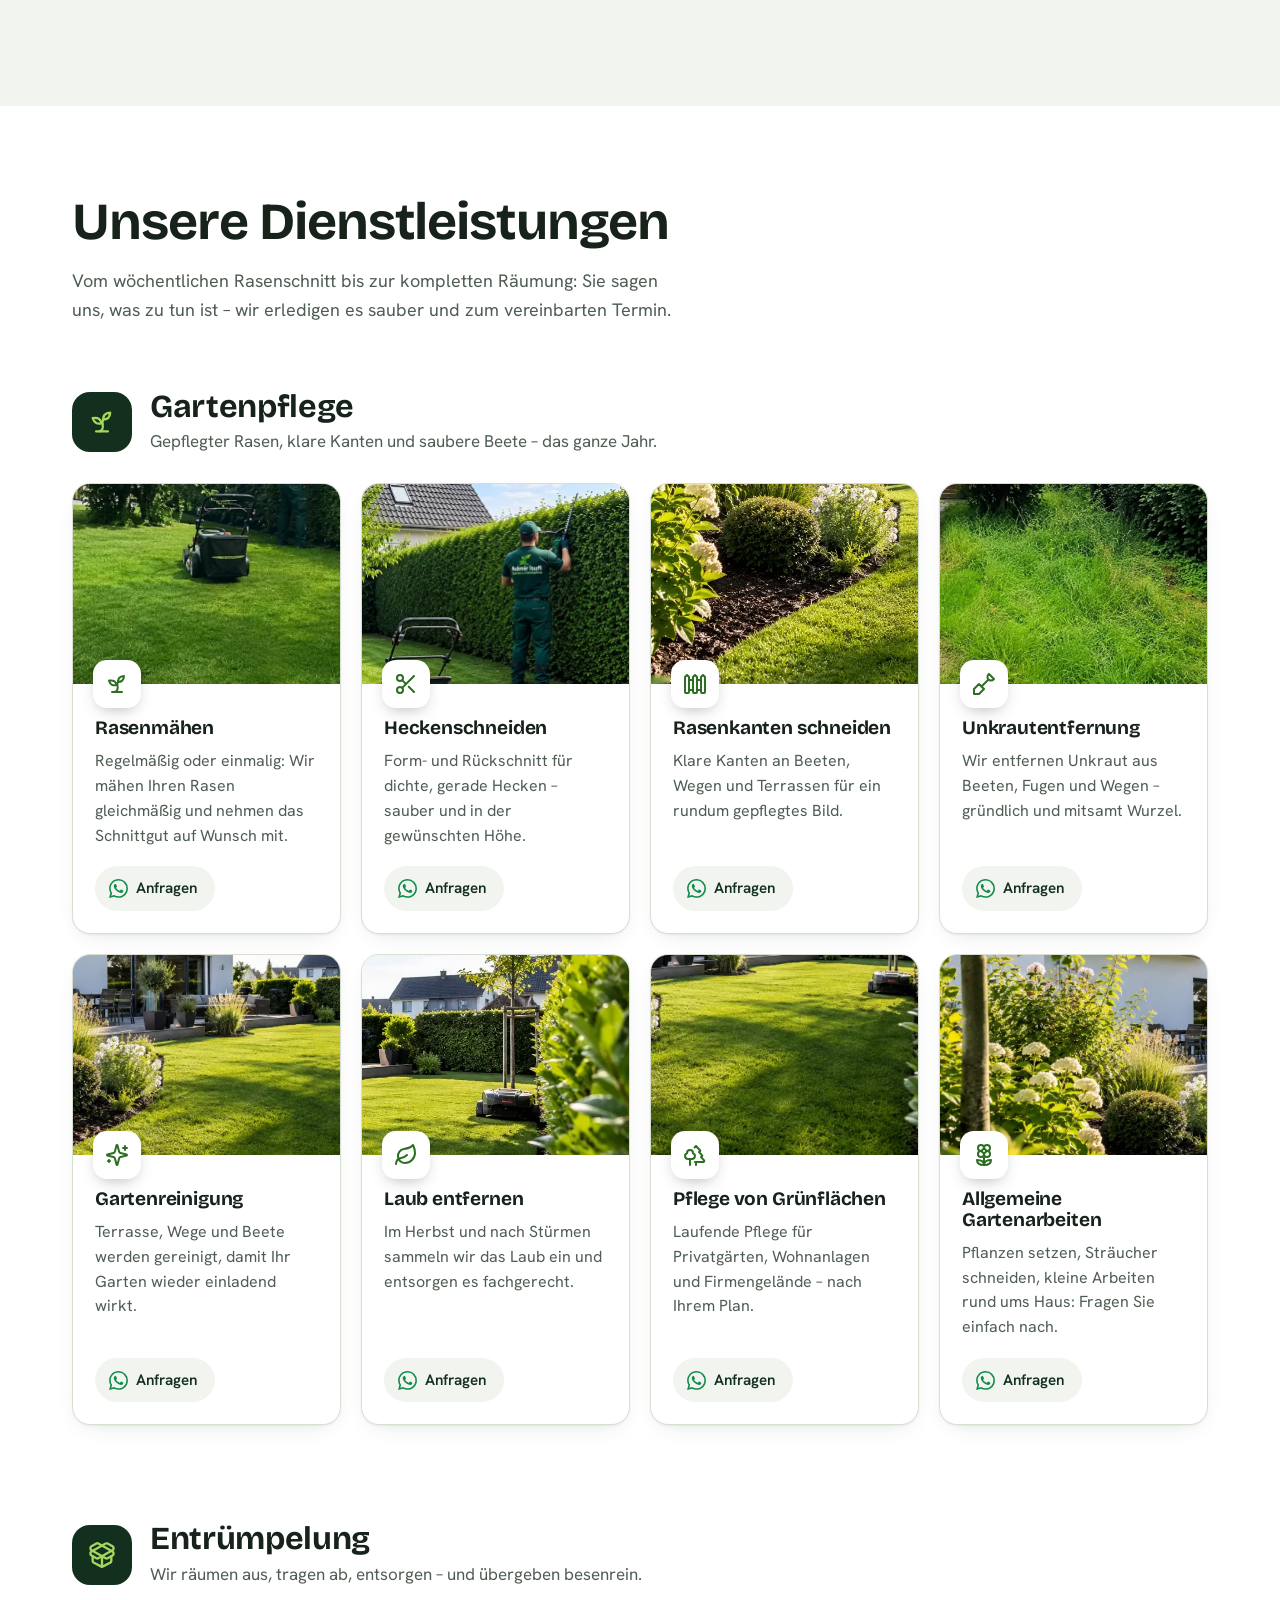
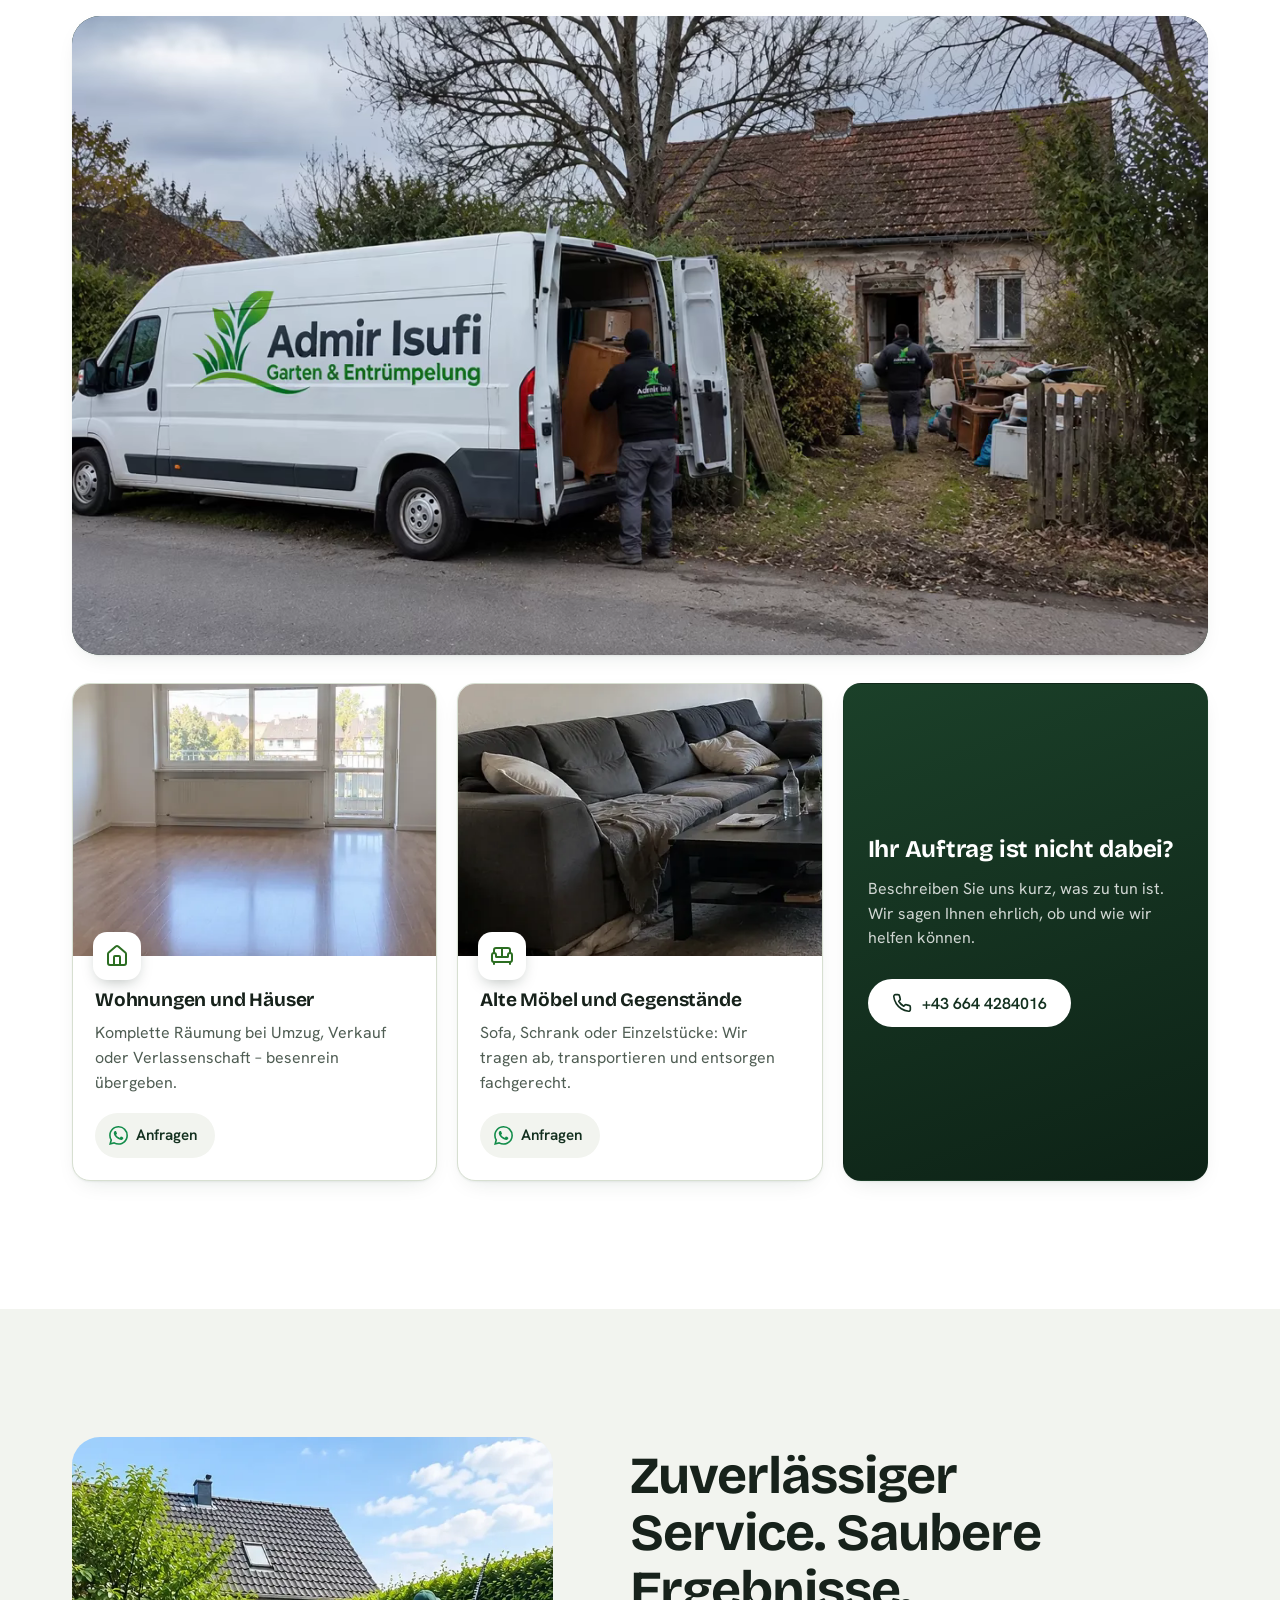
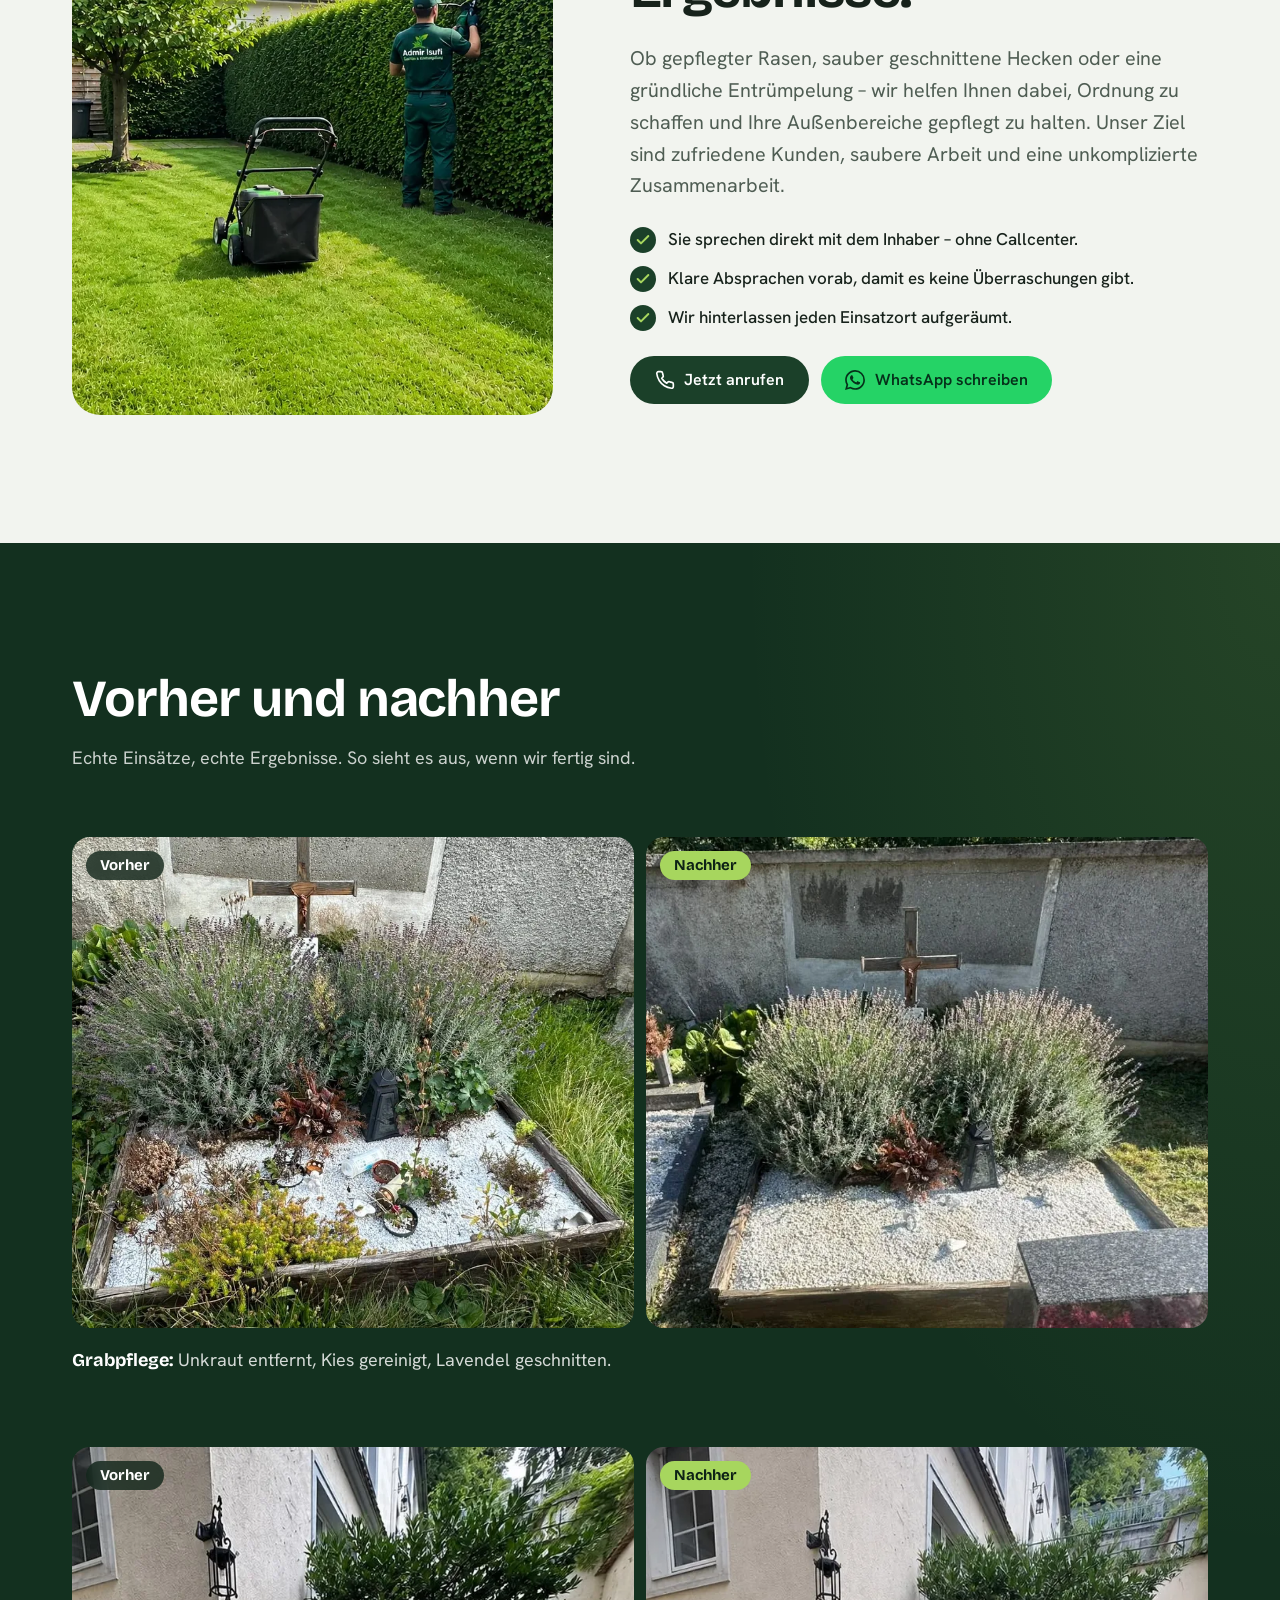
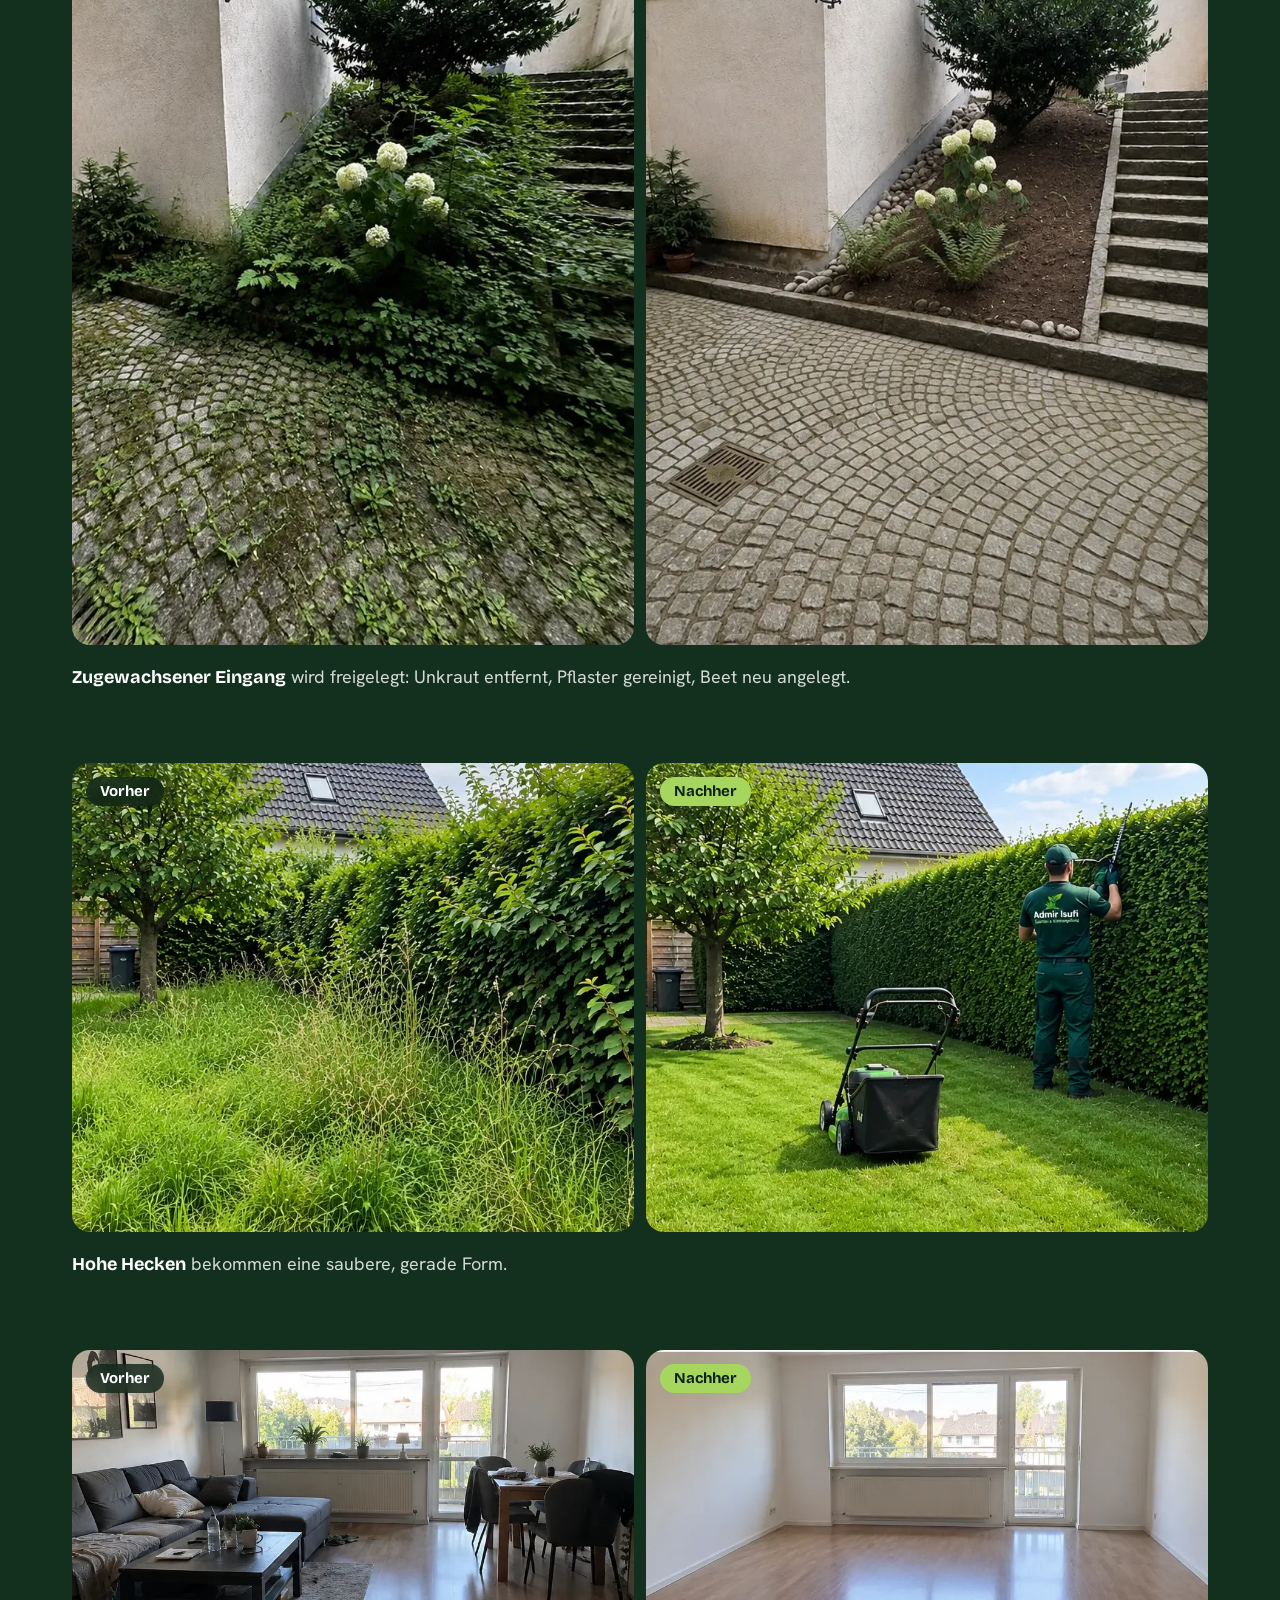
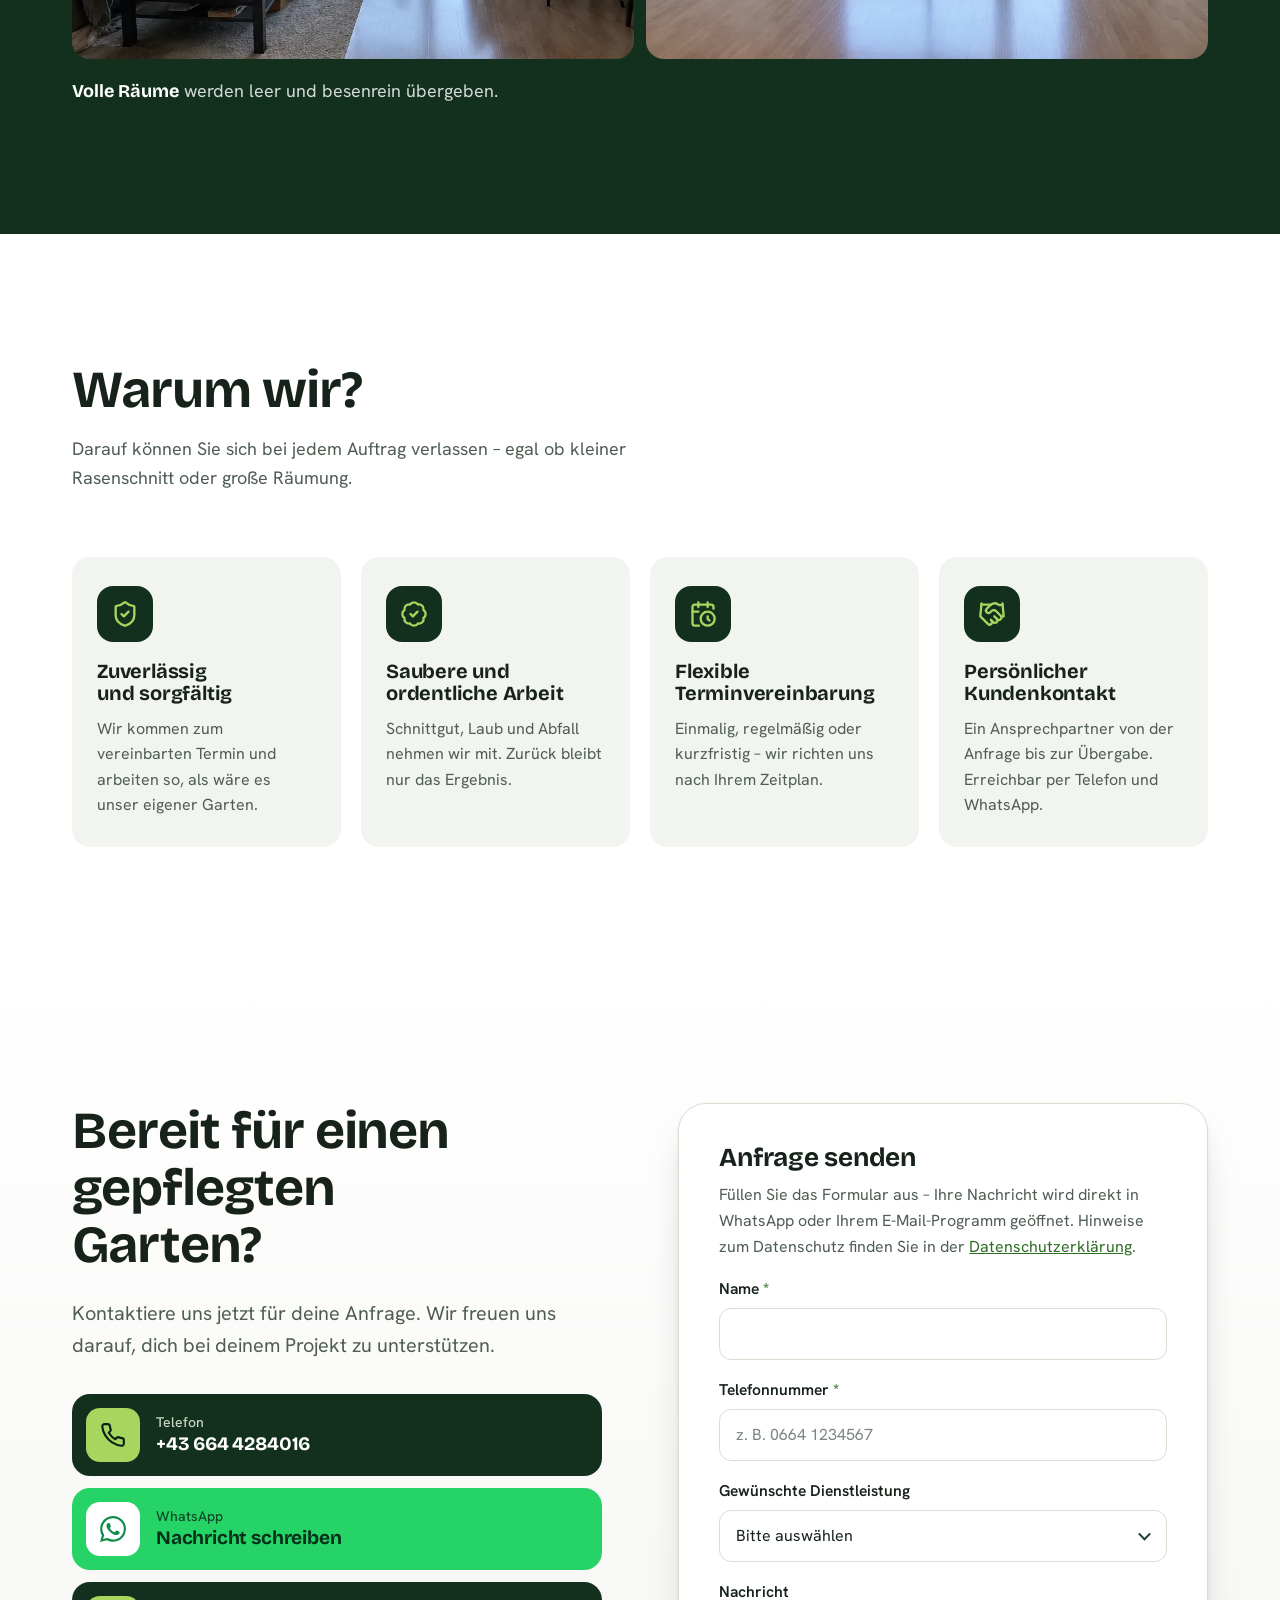
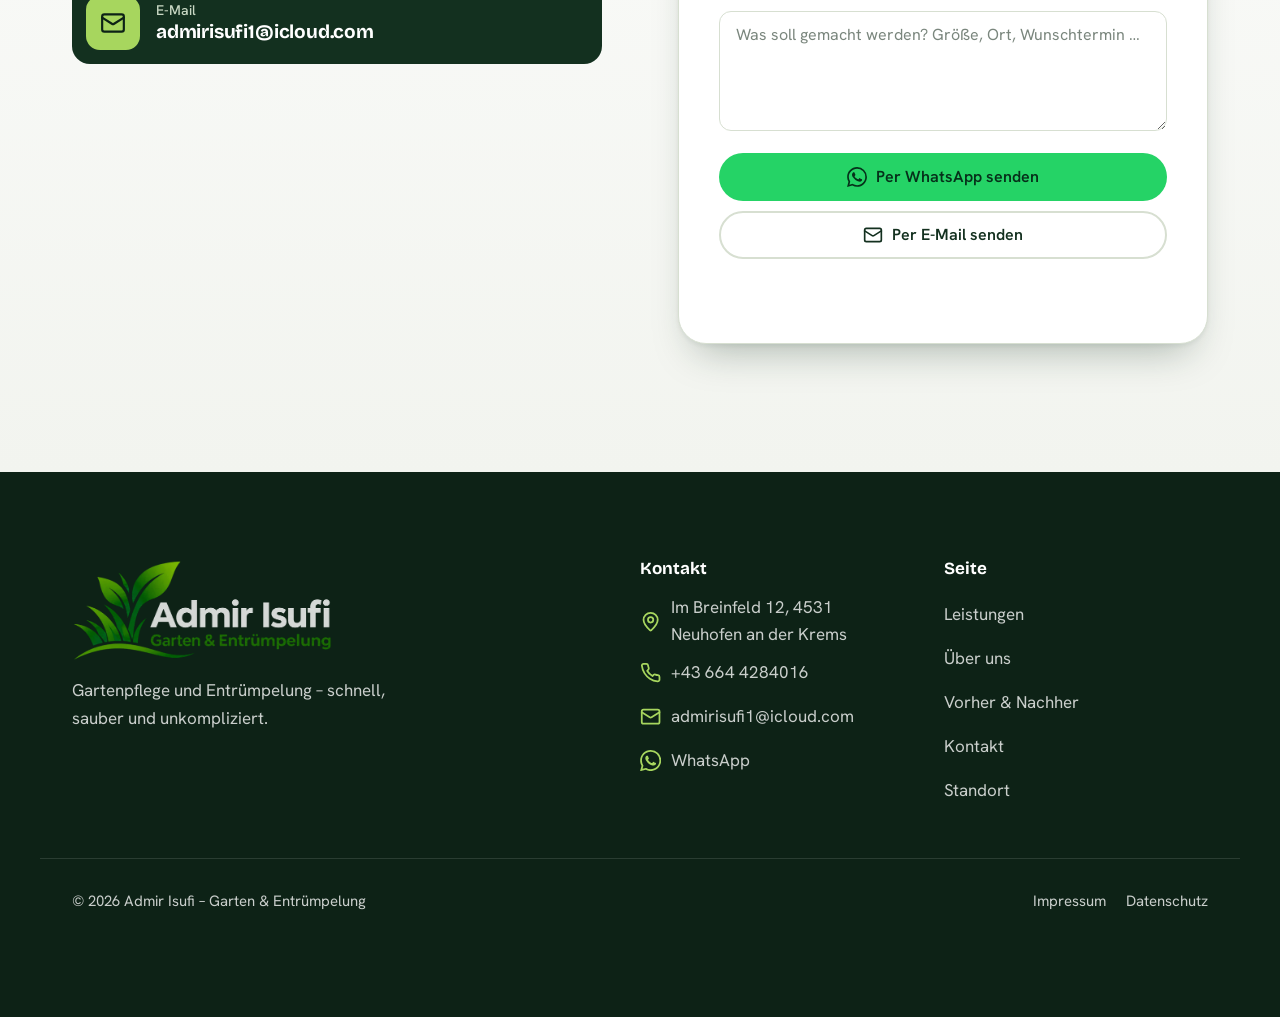
==== commit 8155e9cf: "New logo, real before/after photos, clearance video, map above services - Replace logo, light logo a" ====
--- a/index.html
+++ b/index.html
@@ -3,13 +3,13 @@
 <head>
   <meta charset="utf-8">
   <meta name="viewport" content="width=device-width, initial-scale=1">
-  <title>Admir Isufi – Gartenpflege &amp; Entrümpellung</title>
-  <meta name="description" content="Zuverlässige Gartenpflege und professionelle Entrümpellung – schnell, sauber und unkompliziert. Rasenmähen, Heckenschneiden, Wohnungs- und Hausräumung in Neuhofen an der Krems. Jetzt anrufen: +43 664 4284016.">
+  <title>Admir Isufi – Gartenpflege &amp; Entrümpelung</title>
+  <meta name="description" content="Zuverlässige Gartenpflege und professionelle Entrümpelung – schnell, sauber und unkompliziert. Rasenmähen, Heckenschneiden, Wohnungs- und Hausräumung in Neuhofen an der Krems. Jetzt anrufen: +43 664 4284016.">
   <meta name="theme-color" content="#13301f">
   <meta property="og:type" content="website">
   <meta property="og:locale" content="de_AT">
-  <meta property="og:title" content="Admir Isufi – Gartenpflege &amp; Entrümpellung">
-  <meta property="og:description" content="Zuverlässige Gartenpflege und professionelle Entrümpellung – schnell, sauber und unkompliziert.">
+  <meta property="og:title" content="Admir Isufi – Gartenpflege &amp; Entrümpelung">
+  <meta property="og:description" content="Zuverlässige Gartenpflege und professionelle Entrümpelung – schnell, sauber und unkompliziert.">
   <meta property="og:image" content="assets/img/hero.webp">
   <link rel="icon" type="image/png" href="assets/img/favicon.png">
   <link rel="apple-touch-icon" href="assets/img/apple-touch-icon.png">
@@ -21,8 +21,8 @@
   {
     "@context": "https://schema.org",
     "@type": "LocalBusiness",
-    "name": "Admir Isufi – Garten & Entrümpellung",
-    "description": "Gartenpflege und Entrümpellung",
+    "name": "Admir Isufi – Garten & Entrümpelung",
+    "description": "Gartenpflege und Entrümpelung",
     "telephone": "+436644284016",
     "email": "admirisufi1@icloud.com",
     "image": "assets/img/hero.webp",
@@ -81,7 +81,7 @@
 <header class="site-header" id="top">
   <div class="container header-inner">
     <a class="brand" href="#top" aria-label="Admir Isufi – zur Startseite">
-      <img src="assets/img/logo.webp" width="640" height="253" alt="Admir Isufi – Garten &amp; Entrümpellung">
+      <img src="assets/img/logo.webp" width="640" height="251" alt="Admir Isufi – Garten &amp; Entrümpelung">
     </a>
 
     <nav class="nav" id="site-nav" aria-label="Hauptnavigation">
@@ -94,7 +94,7 @@
       </ul>
       <div class="nav-mobile-actions">
         <a class="btn btn-primary" href="tel:+436644284016"><svg class="icon"><use href="#i-phone"/></svg>Jetzt anrufen</a>
-        <a class="btn btn-whatsapp js-wa" href="https://wa.me/436644284016?text=Hallo%2C%20ich%20interessiere%20mich%20f%C3%BCr%20Ihre%20Gartenpflege-%20und%20Entr%C3%BCmpellungsservices.%20K%C3%B6nnen%20Sie%20mir%20bitte%20weitere%20Informationen%20geben%3F" target="_blank" rel="noopener"><svg class="icon"><use href="#i-whatsapp"/></svg>WhatsApp</a>
+        <a class="btn btn-whatsapp js-wa" href="https://wa.me/436644284016?text=Hallo%2C%20ich%20interessiere%20mich%20f%C3%BCr%20Ihre%20Gartenpflege-%20und%20Entr%C3%BCmpelungsservices.%20K%C3%B6nnen%20Sie%20mir%20bitte%20weitere%20Informationen%20geben%3F" target="_blank" rel="noopener"><svg class="icon"><use href="#i-whatsapp"/></svg>WhatsApp</a>
       </div>
     </nav>
 
@@ -131,7 +131,7 @@
         <span>Ihr Garten.</span>
         <span>Unsere Leidenschaft.</span>
       </h1>
-      <p class="hero-lead">Zuverlässige Gartenpflege und professionelle Entrümpellung – schnell, sauber und unkompliziert. Wir bringen Ordnung und neuen Glanz in Ihren Außenbereich und Ihre Räumlichkeiten.</p>
+      <p class="hero-lead">Zuverlässige Gartenpflege und professionelle Entrümpelung – schnell, sauber und unkompliziert. Wir bringen Ordnung und neuen Glanz in Ihren Außenbereich und Ihre Räumlichkeiten.</p>
       <div class="hero-mail">
         <button class="btn btn-lg btn-mail" type="button" aria-expanded="false" aria-controls="service-picker"><svg class="icon"><use href="#i-mail"/></svg>Anfrage per E-Mail<svg class="icon chevron" aria-hidden="true"><use href="#i-chevron"/></svg></button>
         <div class="service-picker" id="service-picker" hidden>
@@ -147,16 +147,16 @@
             <li><button type="button" class="pick" data-pick="Pflege von Grünflächen">Pflege von Grünflächen</button></li>
             <li><button type="button" class="pick" data-pick="Allgemeine Gartenarbeiten">Allgemeine Gartenarbeiten</button></li>
           </ul>
-          <p class="picker-group">Entrümpellung</p>
+          <p class="picker-group">Entrümpelung</p>
           <ul class="picker-list">
-            <li><button type="button" class="pick" data-pick="Entrümpellung von Wohnungen und Häusern">Wohnungen und Häuser</button></li>
+            <li><button type="button" class="pick" data-pick="Entrümpelung von Wohnungen und Häusern">Wohnungen und Häuser</button></li>
             <li><button type="button" class="pick" data-pick="Entfernung alter Möbel und Gegenstände">Alte Möbel und Gegenstände</button></li>
           </ul>
         </div>
       </div>
       <div class="hero-actions">
         <a class="btn btn-lg btn-light" href="tel:+436644284016"><svg class="icon"><use href="#i-phone"/></svg>Jetzt anrufen</a>
-        <a class="btn btn-lg btn-whatsapp js-wa" href="https://wa.me/436644284016?text=Hallo%2C%20ich%20interessiere%20mich%20f%C3%BCr%20Ihre%20Gartenpflege-%20und%20Entr%C3%BCmpellungsservices.%20K%C3%B6nnen%20Sie%20mir%20bitte%20weitere%20Informationen%20geben%3F" target="_blank" rel="noopener"><svg class="icon"><use href="#i-whatsapp"/></svg>Angebot per WhatsApp</a>
+        <a class="btn btn-lg btn-whatsapp js-wa" href="https://wa.me/436644284016?text=Hallo%2C%20ich%20interessiere%20mich%20f%C3%BCr%20Ihre%20Gartenpflege-%20und%20Entr%C3%BCmpelungsservices.%20K%C3%B6nnen%20Sie%20mir%20bitte%20weitere%20Informationen%20geben%3F" target="_blank" rel="noopener"><svg class="icon"><use href="#i-whatsapp"/></svg>Angebot per WhatsApp</a>
       </div>
       <ul class="hero-facts">
         <li><svg class="icon" aria-hidden="true"><use href="#i-check"/></svg>Unverbindliche Anfrage</li>
@@ -197,6 +197,30 @@
     </div>
   </section>
 
+  <!-- Standort -->
+  <section class="section location" id="standort" aria-labelledby="location-title">
+    <div class="container location-grid">
+      <div class="location-info">
+        <h2 id="location-title">So finden Sie uns</h2>
+        <address class="location-address">
+          <svg class="icon" aria-hidden="true"><use href="#i-pin"/></svg>
+          <span><strong>Admir Isufi – Garten &amp; Entrümpelung</strong>Im Breinfeld 12<br>4531 Neuhofen an der Krems</span>
+        </address>
+        <div class="btn-row">
+          <a class="btn btn-primary" href="https://www.google.com/maps/dir/?api=1&amp;destination=Im+Breinfeld+12%2C+4531+Neuhofen+an+der+Krems" target="_blank" rel="noopener"><svg class="icon"><use href="#i-route"/></svg>Route planen</a>
+          <a class="btn btn-outline" href="https://www.google.com/maps/search/?api=1&amp;query=Im+Breinfeld+12%2C+4531+Neuhofen+an+der+Krems" target="_blank" rel="noopener"><svg class="icon"><use href="#i-pin"/></svg>In Google Maps öffnen</a>
+        </div>
+      </div>
+      <div class="map" data-src="https://www.google.com/maps?q=Im+Breinfeld+12%2C+4531+Neuhofen+an+der+Krems&amp;z=15&amp;output=embed">
+        <div class="map-consent">
+          <svg class="icon map-pin" aria-hidden="true"><use href="#i-pin"/></svg>
+          <p>Zum Schutz Ihrer Daten wird die Karte erst geladen, wenn Sie es möchten. Dabei werden Daten an Google übertragen. Mehr dazu in der <a href="datenschutz.html#google-maps">Datenschutzerklärung</a>.</p>
+          <button class="btn btn-light" type="button" id="map-load">Karte anzeigen</button>
+        </div>
+      </div>
+    </div>
+  </section>
+
   <!-- Leistungen -->
   <section class="section services" id="leistungen" aria-labelledby="leistungen-title">
     <div class="container">
@@ -293,10 +317,16 @@
         <div class="group-head">
           <span class="group-icon"><svg class="icon" aria-hidden="true"><use href="#i-package"/></svg></span>
           <div>
-            <h3>Entrümpellung</h3>
+            <h3>Entrümpelung</h3>
             <p>Wir räumen aus, tragen ab, entsorgen – und übergeben besenrein.</p>
           </div>
         </div>
+        <figure class="group-video">
+          <video class="lazy-video" muted loop playsinline preload="none" poster="assets/img/entruempelung-poster.webp" aria-label="Video: Das Team von Admir Isufi lädt bei einer Hausräumung Möbel in den Transporter">
+            <source src="assets/video/entruempelung.mp4" type="video/mp4">
+            <source src="assets/video/entruempelung.webm" type="video/webm">
+          </video>
+        </figure>
         <ul class="card-grid card-grid--3">
           <li class="card">
             <div class="card-media"><img src="assets/img/s-wohnung.webp" width="720" height="366" alt="Leeres, besenreines Wohnzimmer nach der Räumung" loading="lazy"></div>
@@ -304,7 +334,7 @@
               <span class="card-icon"><svg class="icon" aria-hidden="true"><use href="#i-house"/></svg></span>
               <h4>Wohnungen und Häuser</h4>
               <p>Komplette Räumung bei Umzug, Verkauf oder Verlassenschaft – besenrein übergeben.</p>
-              <a class="card-cta js-wa" data-service="Entrümpellung von Wohnungen und Häusern" href="#kontakt"><svg class="icon"><use href="#i-whatsapp"/></svg>Anfragen</a>
+              <a class="card-cta js-wa" data-service="Entrümpelung von Wohnungen und Häusern" href="#kontakt"><svg class="icon"><use href="#i-whatsapp"/></svg>Anfragen</a>
             </div>
           </li>
           <li class="card">
@@ -336,7 +366,7 @@
       </figure>
       <div class="about-text">
         <h2 id="about-title">Zuverlässiger Service. Saubere Ergebnisse.</h2>
-        <p class="lead">Ob gepflegter Rasen, sauber geschnittene Hecken oder eine gründliche Entrümpellung – wir helfen Ihnen dabei, Ordnung zu schaffen und Ihre Außenbereiche gepflegt zu halten. Unser Ziel sind zufriedene Kunden, saubere Arbeit und eine unkomplizierte Zusammenarbeit.</p>
+        <p class="lead">Ob gepflegter Rasen, sauber geschnittene Hecken oder eine gründliche Entrümpelung – wir helfen Ihnen dabei, Ordnung zu schaffen und Ihre Außenbereiche gepflegt zu halten. Unser Ziel sind zufriedene Kunden, saubere Arbeit und eine unkomplizierte Zusammenarbeit.</p>
         <ul class="about-list">
           <li><svg class="icon" aria-hidden="true"><use href="#i-check"/></svg>Sie sprechen direkt mit dem Inhaber – ohne Callcenter.</li>
           <li><svg class="icon" aria-hidden="true"><use href="#i-check"/></svg>Klare Absprachen vorab, damit es keine Überraschungen gibt.</li>
@@ -344,7 +374,7 @@
         </ul>
         <div class="btn-row">
           <a class="btn btn-primary" href="tel:+436644284016"><svg class="icon"><use href="#i-phone"/></svg>Jetzt anrufen</a>
-          <a class="btn btn-whatsapp js-wa" href="https://wa.me/436644284016?text=Hallo%2C%20ich%20interessiere%20mich%20f%C3%BCr%20Ihre%20Gartenpflege-%20und%20Entr%C3%BCmpellungsservices.%20K%C3%B6nnen%20Sie%20mir%20bitte%20weitere%20Informationen%20geben%3F" target="_blank" rel="noopener"><svg class="icon"><use href="#i-whatsapp"/></svg>WhatsApp schreiben</a>
+          <a class="btn btn-whatsapp js-wa" href="https://wa.me/436644284016?text=Hallo%2C%20ich%20interessiere%20mich%20f%C3%BCr%20Ihre%20Gartenpflege-%20und%20Entr%C3%BCmpelungsservices.%20K%C3%B6nnen%20Sie%20mir%20bitte%20weitere%20Informationen%20geben%3F" target="_blank" rel="noopener"><svg class="icon"><use href="#i-whatsapp"/></svg>WhatsApp schreiben</a>
         </div>
       </div>
     </div>
@@ -359,13 +389,22 @@
       </div>
 
       <div class="compare-list">
-        <figure class="pair">
+        <figure class="pair pair--grab">
           <div class="pair-images">
-            <div class="pair-img"><img src="assets/img/ba-garten-vorher.webp" width="760" height="884" alt="Vorher: verwilderter Garten mit hohem Gras" loading="lazy"><span class="tag">Vorher</span></div>
-            <div class="pair-img"><img src="assets/img/ba-garten-nachher.webp" width="760" height="884" alt="Nachher: frisch gemähter, gepflegter Rasen" loading="lazy"><span class="tag tag--after">Nachher</span></div>
-          </div>
-          <figcaption><strong>Verwilderter Garten</strong> wird wieder zum gepflegten Rasen.</figcaption>
+            <div class="pair-img"><img src="assets/img/ba-grab-vorher.webp" width="900" height="784" alt="Vorher: verwildertes Grab mit Unkraut, verblühten Pflanzen und Gegenständen im Kies" loading="lazy"><span class="tag">Vorher</span></div>
+            <div class="pair-img"><img src="assets/img/ba-grab-nachher.webp" width="820" height="714" alt="Nachher: gepflegtes Grab mit sauberem Kies und geschnittenem Lavendel" loading="lazy"><span class="tag tag--after">Nachher</span></div>
+          </div>
+          <figcaption><strong>Grabpflege:</strong> Unkraut entfernt, Kies gereinigt, Lavendel geschnitten.</figcaption>
         </figure>
+
+        <figure class="pair pair--tall">
+          <div class="pair-images">
+            <div class="pair-img"><img src="assets/img/ba-treppe-vorher.webp" width="716" height="1016" alt="Vorher: zugewachsener Hauseingang mit Unkraut auf Pflaster und Beet" loading="lazy"><span class="tag">Vorher</span></div>
+            <div class="pair-img"><img src="assets/img/ba-treppe-nachher.webp" width="716" height="1016" alt="Nachher: sauberes Pflaster und neu angelegtes Beet neben der Treppe" loading="lazy"><span class="tag tag--after">Nachher</span></div>
+          </div>
+          <figcaption><strong>Zugewachsener Eingang</strong> wird freigelegt: Unkraut entfernt, Pflaster gereinigt, Beet neu angelegt.</figcaption>
+        </figure>
+
 
         <figure class="pair">
           <div class="pair-images">
@@ -429,7 +468,7 @@
             <span class="contact-btn-icon"><svg class="icon"><use href="#i-phone"/></svg></span>
             <span><small>Telefon</small>+43 664 4284016</span>
           </a>
-          <a class="contact-btn contact-btn--wa js-wa" href="https://wa.me/436644284016?text=Hallo%2C%20ich%20interessiere%20mich%20f%C3%BCr%20Ihre%20Gartenpflege-%20und%20Entr%C3%BCmpellungsservices.%20K%C3%B6nnen%20Sie%20mir%20bitte%20weitere%20Informationen%20geben%3F" target="_blank" rel="noopener">
+          <a class="contact-btn contact-btn--wa js-wa" href="https://wa.me/436644284016?text=Hallo%2C%20ich%20interessiere%20mich%20f%C3%BCr%20Ihre%20Gartenpflege-%20und%20Entr%C3%BCmpelungsservices.%20K%C3%B6nnen%20Sie%20mir%20bitte%20weitere%20Informationen%20geben%3F" target="_blank" rel="noopener">
             <span class="contact-btn-icon"><svg class="icon"><use href="#i-whatsapp"/></svg></span>
             <span><small>WhatsApp</small>Nachricht schreiben</span>
           </a>
@@ -469,8 +508,8 @@
                 <option>Pflege von Grünflächen</option>
                 <option>Allgemeine Gartenarbeiten</option>
               </optgroup>
-              <optgroup label="Entrümpellung">
-                <option>Entrümpellung von Wohnungen und Häusern</option>
+              <optgroup label="Entrümpelung">
+                <option>Entrümpelung von Wohnungen und Häusern</option>
                 <option>Entfernung alter Möbel und Gegenstände</option>
               </optgroup>
               <option>Sonstiges</option>
@@ -490,36 +529,13 @@
       </form>
     </div>
   </section>
-  <!-- Standort -->
-  <section class="section location" id="standort" aria-labelledby="location-title">
-    <div class="container location-grid">
-      <div class="location-info">
-        <h2 id="location-title">So finden Sie uns</h2>
-        <address class="location-address">
-          <svg class="icon" aria-hidden="true"><use href="#i-pin"/></svg>
-          <span><strong>Admir Isufi – Garten &amp; Entrümpellung</strong>Im Breinfeld 12<br>4531 Neuhofen an der Krems</span>
-        </address>
-        <div class="btn-row">
-          <a class="btn btn-primary" href="https://www.google.com/maps/dir/?api=1&amp;destination=Im+Breinfeld+12%2C+4531+Neuhofen+an+der+Krems" target="_blank" rel="noopener"><svg class="icon"><use href="#i-route"/></svg>Route planen</a>
-          <a class="btn btn-outline" href="https://www.google.com/maps/search/?api=1&amp;query=Im+Breinfeld+12%2C+4531+Neuhofen+an+der+Krems" target="_blank" rel="noopener"><svg class="icon"><use href="#i-pin"/></svg>In Google Maps öffnen</a>
-        </div>
-      </div>
-      <div class="map" data-src="https://www.google.com/maps?q=Im+Breinfeld+12%2C+4531+Neuhofen+an+der+Krems&amp;z=15&amp;output=embed">
-        <div class="map-consent">
-          <svg class="icon map-pin" aria-hidden="true"><use href="#i-pin"/></svg>
-          <p>Zum Schutz Ihrer Daten wird die Karte erst geladen, wenn Sie es möchten. Dabei werden Daten an Google übertragen. Mehr dazu in der <a href="datenschutz.html#google-maps">Datenschutzerklärung</a>.</p>
-          <button class="btn btn-light" type="button" id="map-load">Karte anzeigen</button>
-        </div>
-      </div>
-    </div>
-  </section>
 </main>
 
 <footer class="site-footer">
   <div class="container footer-grid">
     <div class="footer-brand">
-      <img src="assets/img/logo-light.webp" width="640" height="253" alt="Admir Isufi – Garten &amp; Entrümpellung" loading="lazy">
-      <p>Gartenpflege und Entrümpellung – schnell, sauber und unkompliziert.</p>
+      <img src="assets/img/logo-light.webp" width="640" height="251" alt="Admir Isufi – Garten &amp; Entrümpelung" loading="lazy">
+      <p>Gartenpflege und Entrümpelung – schnell, sauber und unkompliziert.</p>
     </div>
     <div>
       <h2 class="footer-title">Kontakt</h2>
@@ -527,7 +543,7 @@
         <li><a href="#standort"><svg class="icon" aria-hidden="true"><use href="#i-pin"/></svg>Im Breinfeld 12, 4531 Neuhofen an der Krems</a></li>
         <li><a href="tel:+436644284016"><svg class="icon" aria-hidden="true"><use href="#i-phone"/></svg>+43 664 4284016</a></li>
         <li><a href="mailto:admirisufi1@icloud.com"><svg class="icon" aria-hidden="true"><use href="#i-mail"/></svg>admirisufi1@icloud.com</a></li>
-        <li><a class="js-wa" href="https://wa.me/436644284016?text=Hallo%2C%20ich%20interessiere%20mich%20f%C3%BCr%20Ihre%20Gartenpflege-%20und%20Entr%C3%BCmpellungsservices.%20K%C3%B6nnen%20Sie%20mir%20bitte%20weitere%20Informationen%20geben%3F" target="_blank" rel="noopener"><svg class="icon" aria-hidden="true"><use href="#i-whatsapp"/></svg>WhatsApp</a></li>
+        <li><a class="js-wa" href="https://wa.me/436644284016?text=Hallo%2C%20ich%20interessiere%20mich%20f%C3%BCr%20Ihre%20Gartenpflege-%20und%20Entr%C3%BCmpelungsservices.%20K%C3%B6nnen%20Sie%20mir%20bitte%20weitere%20Informationen%20geben%3F" target="_blank" rel="noopener"><svg class="icon" aria-hidden="true"><use href="#i-whatsapp"/></svg>WhatsApp</a></li>
       </ul>
     </div>
     <div>
@@ -542,7 +558,7 @@
     </div>
   </div>
   <div class="container footer-bottom">
-    <p>© <span id="year">2026</span> Admir Isufi – Garten &amp; Entrümpellung</p>
+    <p>© <span id="year">2026</span> Admir Isufi – Garten &amp; Entrümpelung</p>
     <ul class="footer-legal">
       <li><a href="impressum.html">Impressum</a></li>
       <li><a href="datenschutz.html">Datenschutz</a></li>
@@ -550,7 +566,7 @@
   </div>
 </footer>
 
-<a class="wa-float js-wa" href="https://wa.me/436644284016?text=Hallo%2C%20ich%20interessiere%20mich%20f%C3%BCr%20Ihre%20Gartenpflege-%20und%20Entr%C3%BCmpellungsservices.%20K%C3%B6nnen%20Sie%20mir%20bitte%20weitere%20Informationen%20geben%3F" target="_blank" rel="noopener" aria-label="Per WhatsApp kontaktieren">
+<a class="wa-float js-wa" href="https://wa.me/436644284016?text=Hallo%2C%20ich%20interessiere%20mich%20f%C3%BCr%20Ihre%20Gartenpflege-%20und%20Entr%C3%BCmpelungsservices.%20K%C3%B6nnen%20Sie%20mir%20bitte%20weitere%20Informationen%20geben%3F" target="_blank" rel="noopener" aria-label="Per WhatsApp kontaktieren">
   <svg class="icon" aria-hidden="true"><use href="#i-whatsapp"/></svg>
   <span class="wa-float-label">WhatsApp</span>
 </a>
--- a/assets/css/styles.css
+++ b/assets/css/styles.css
@@ -1,5 +1,5 @@
 /* ==========================================================================
-   Admir Isufi – Garten & Entrümpellung
+   Admir Isufi – Garten & Entrümpelung
    ========================================================================== */
 
 @font-face {
@@ -377,6 +377,8 @@
 }
 .group-icon .icon { width: 28px; height: 28px; }
 
+.group-video { margin: 0 0 28px; border-radius: var(--radius-lg); overflow: hidden; background: var(--forest-900); box-shadow: var(--shadow-card); }
+.group-video video { display: block; width: 100%; height: auto; aspect-ratio: 16 / 9; object-fit: cover; }
 .card-grid { display: grid; grid-template-columns: repeat(4, minmax(0, 1fr)); gap: 20px; }
 .card-grid--3 { grid-template-columns: repeat(3, minmax(0, 1fr)); }
 @media (max-width: 1080px) { .card-grid { grid-template-columns: repeat(3, minmax(0, 1fr)); } }
@@ -467,6 +469,8 @@
 .pair-img img { width: 100%; height: 100%; aspect-ratio: 6 / 5; object-fit: cover; transition: transform 900ms var(--ease-out); }
 .pair-img:hover img { transform: scale(1.04); }
 .pair--wide .pair-img img { aspect-ratio: 920 / 505; }
+.pair--grab .pair-img img { aspect-ratio: 8 / 7; }
+.pair--tall .pair-img img { aspect-ratio: 716 / 1016; }
 .tag {
   position: absolute; top: 14px; left: 14px;
   padding: 7px 14px; border-radius: var(--pill);
@@ -567,7 +571,7 @@
 @media (max-width: 900px) { .contact-grid { grid-template-columns: 1fr; } }
 
 /* ---------- Location / map ---------- */
-.location { background: var(--limestone); padding-top: 0; }
+.location { background: var(--limestone); }
 .location-grid { display: grid; grid-template-columns: 2fr 3fr; gap: clamp(32px, 5vw, 64px); align-items: center; }
 .location-info { display: grid; gap: 24px; }
 .location-address { display: flex; gap: 14px; font-style: normal; font-size: 1.125rem; line-height: 1.5; }
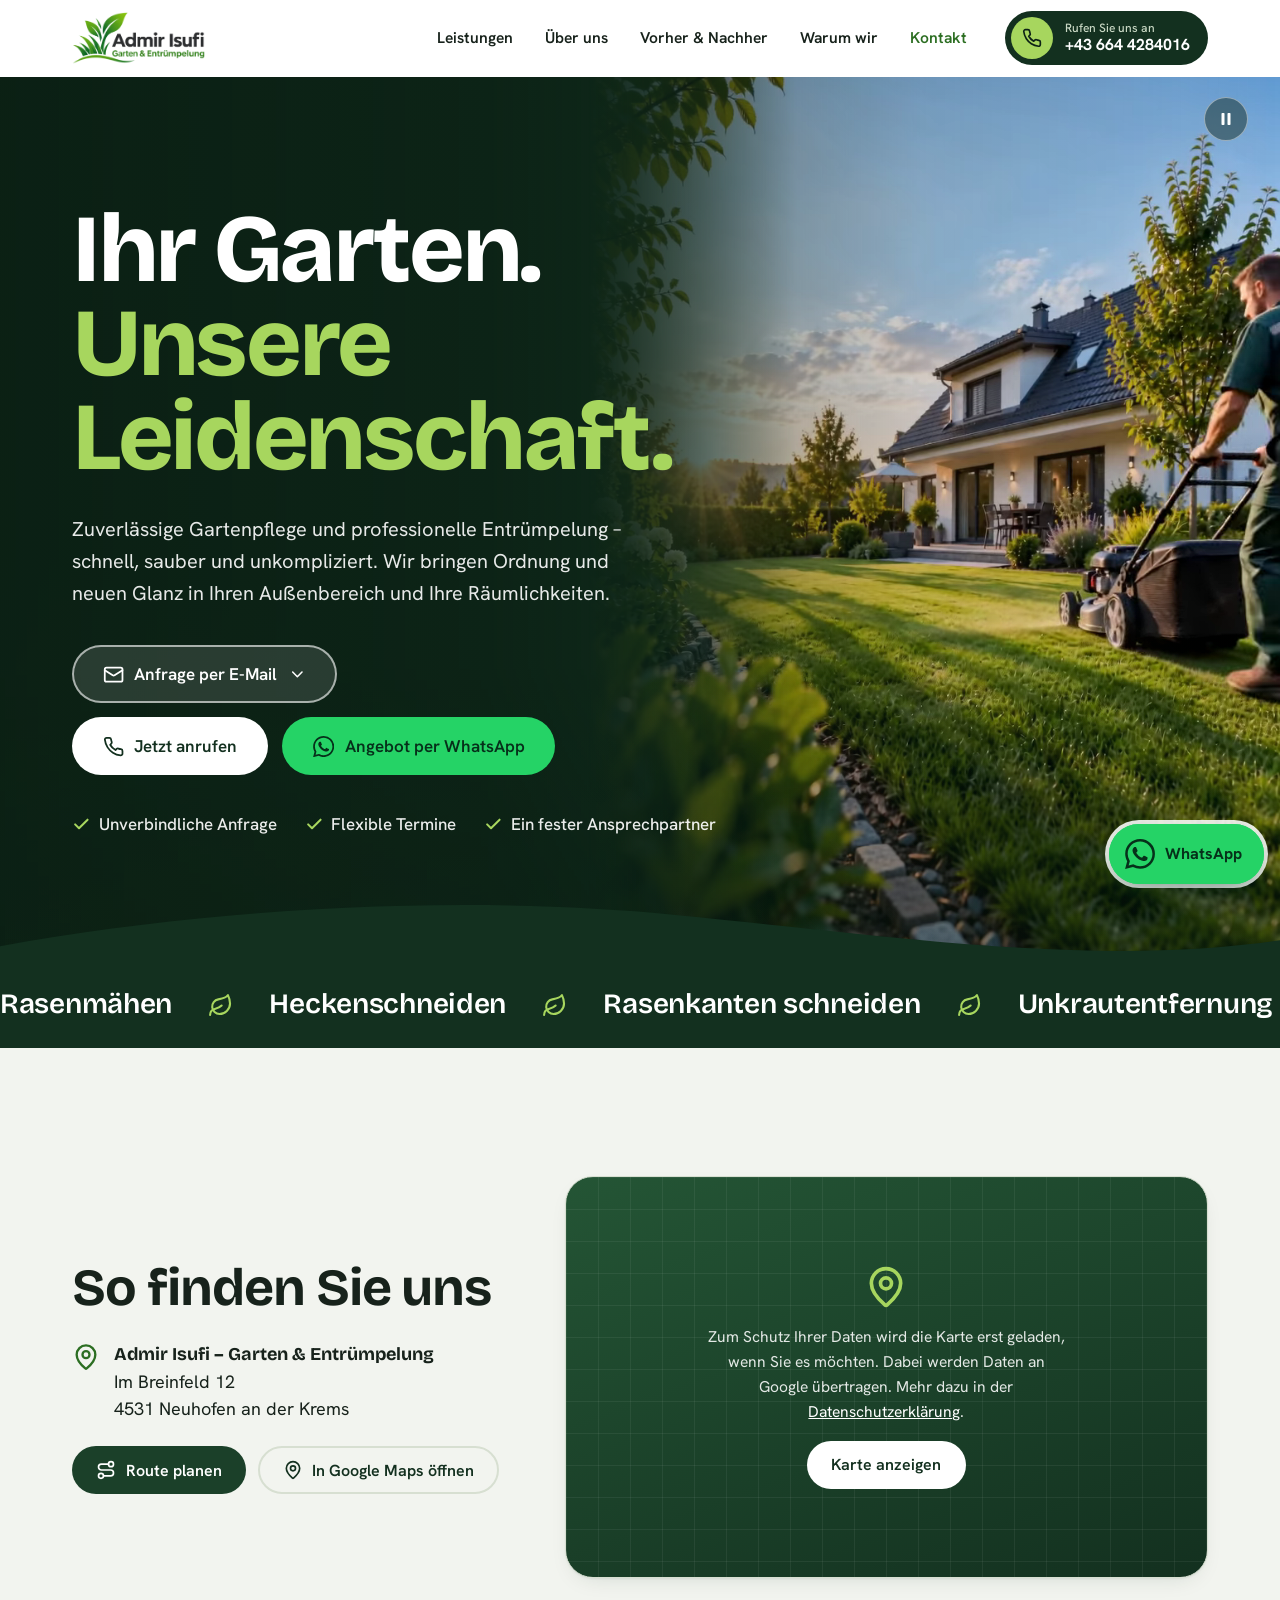
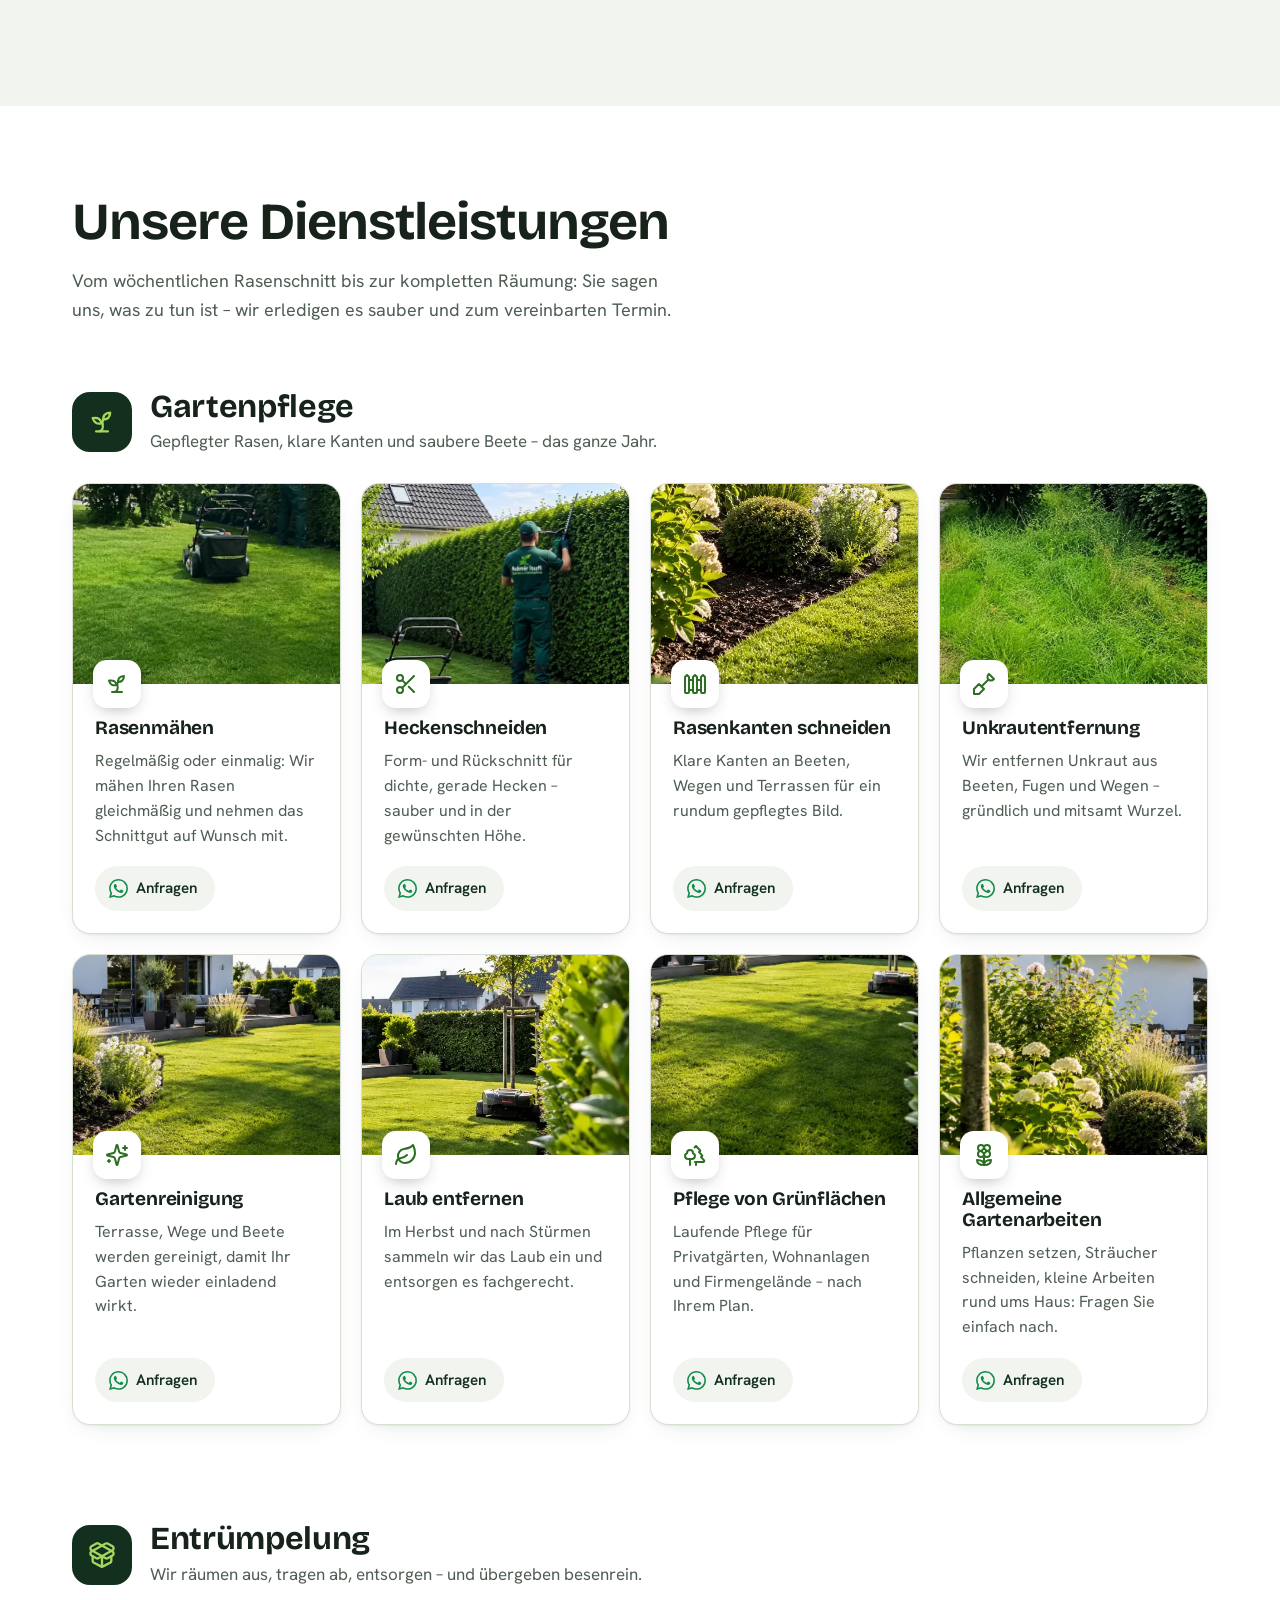
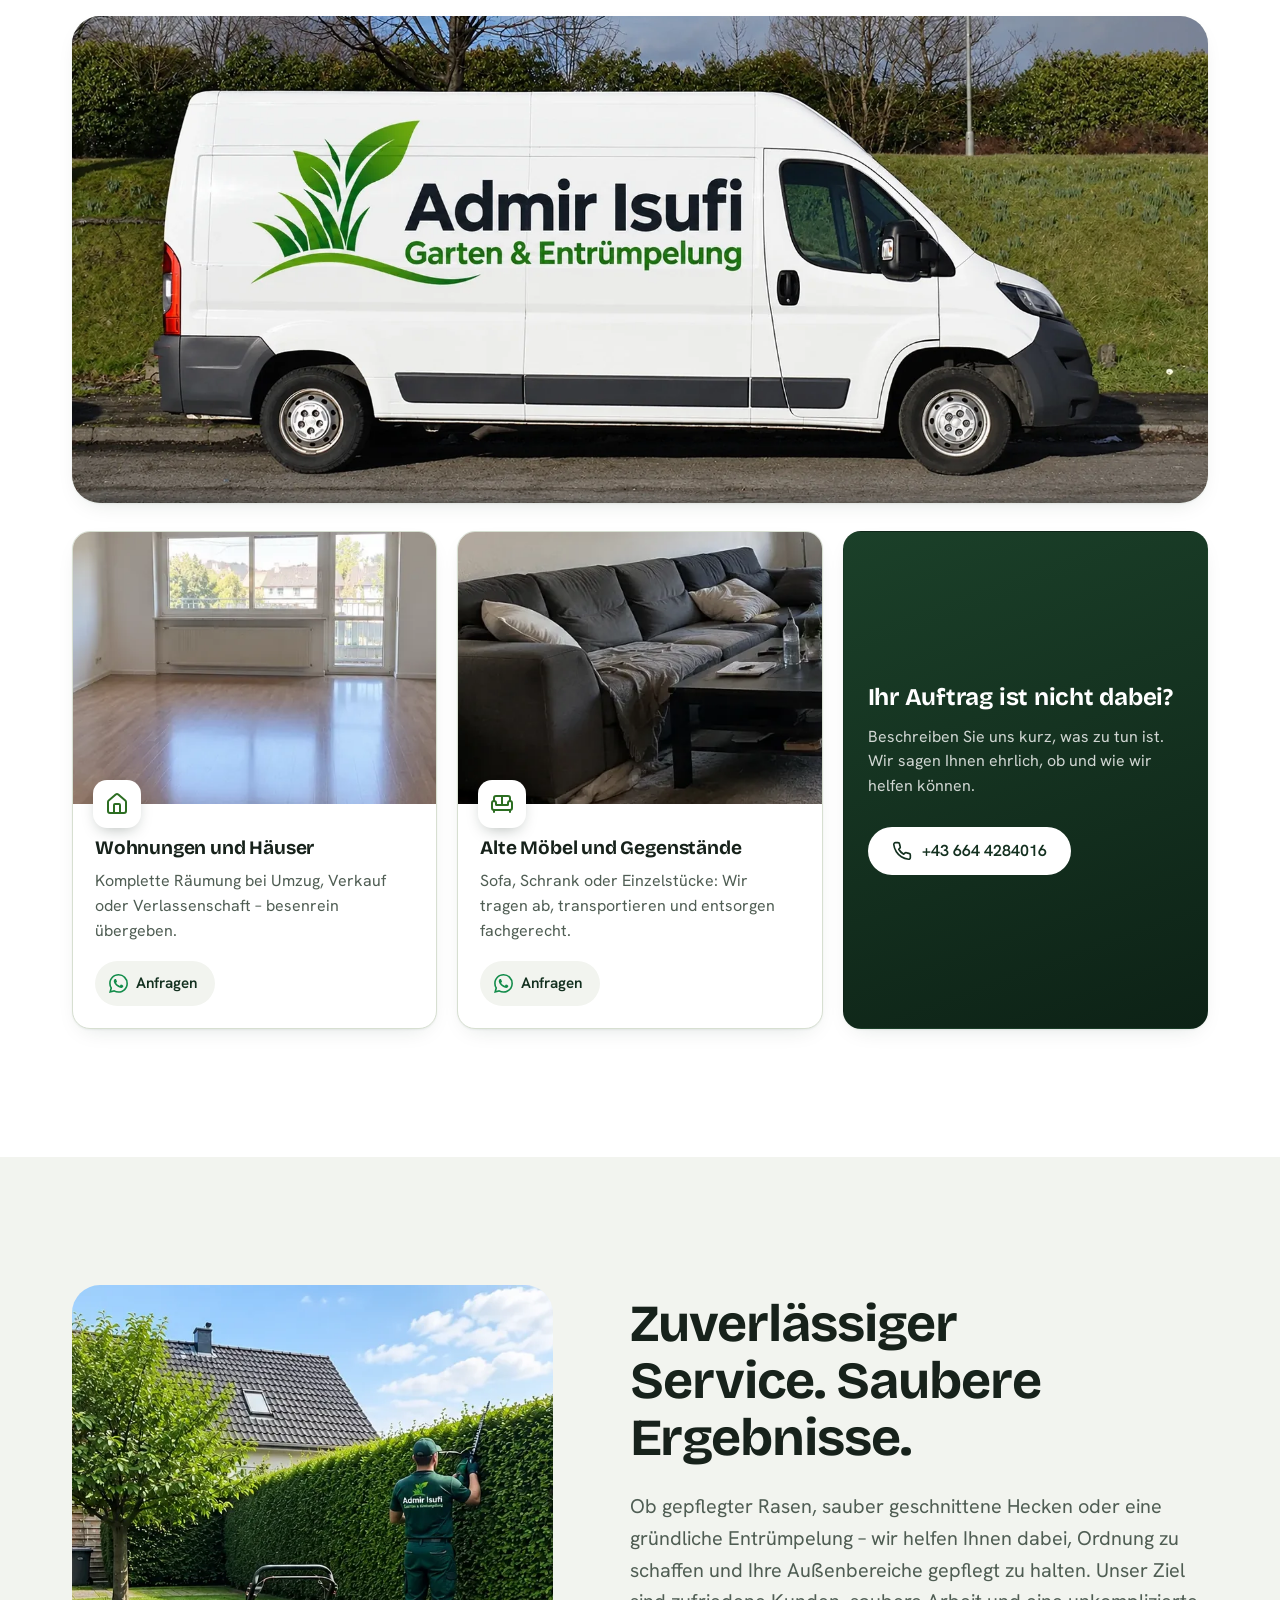
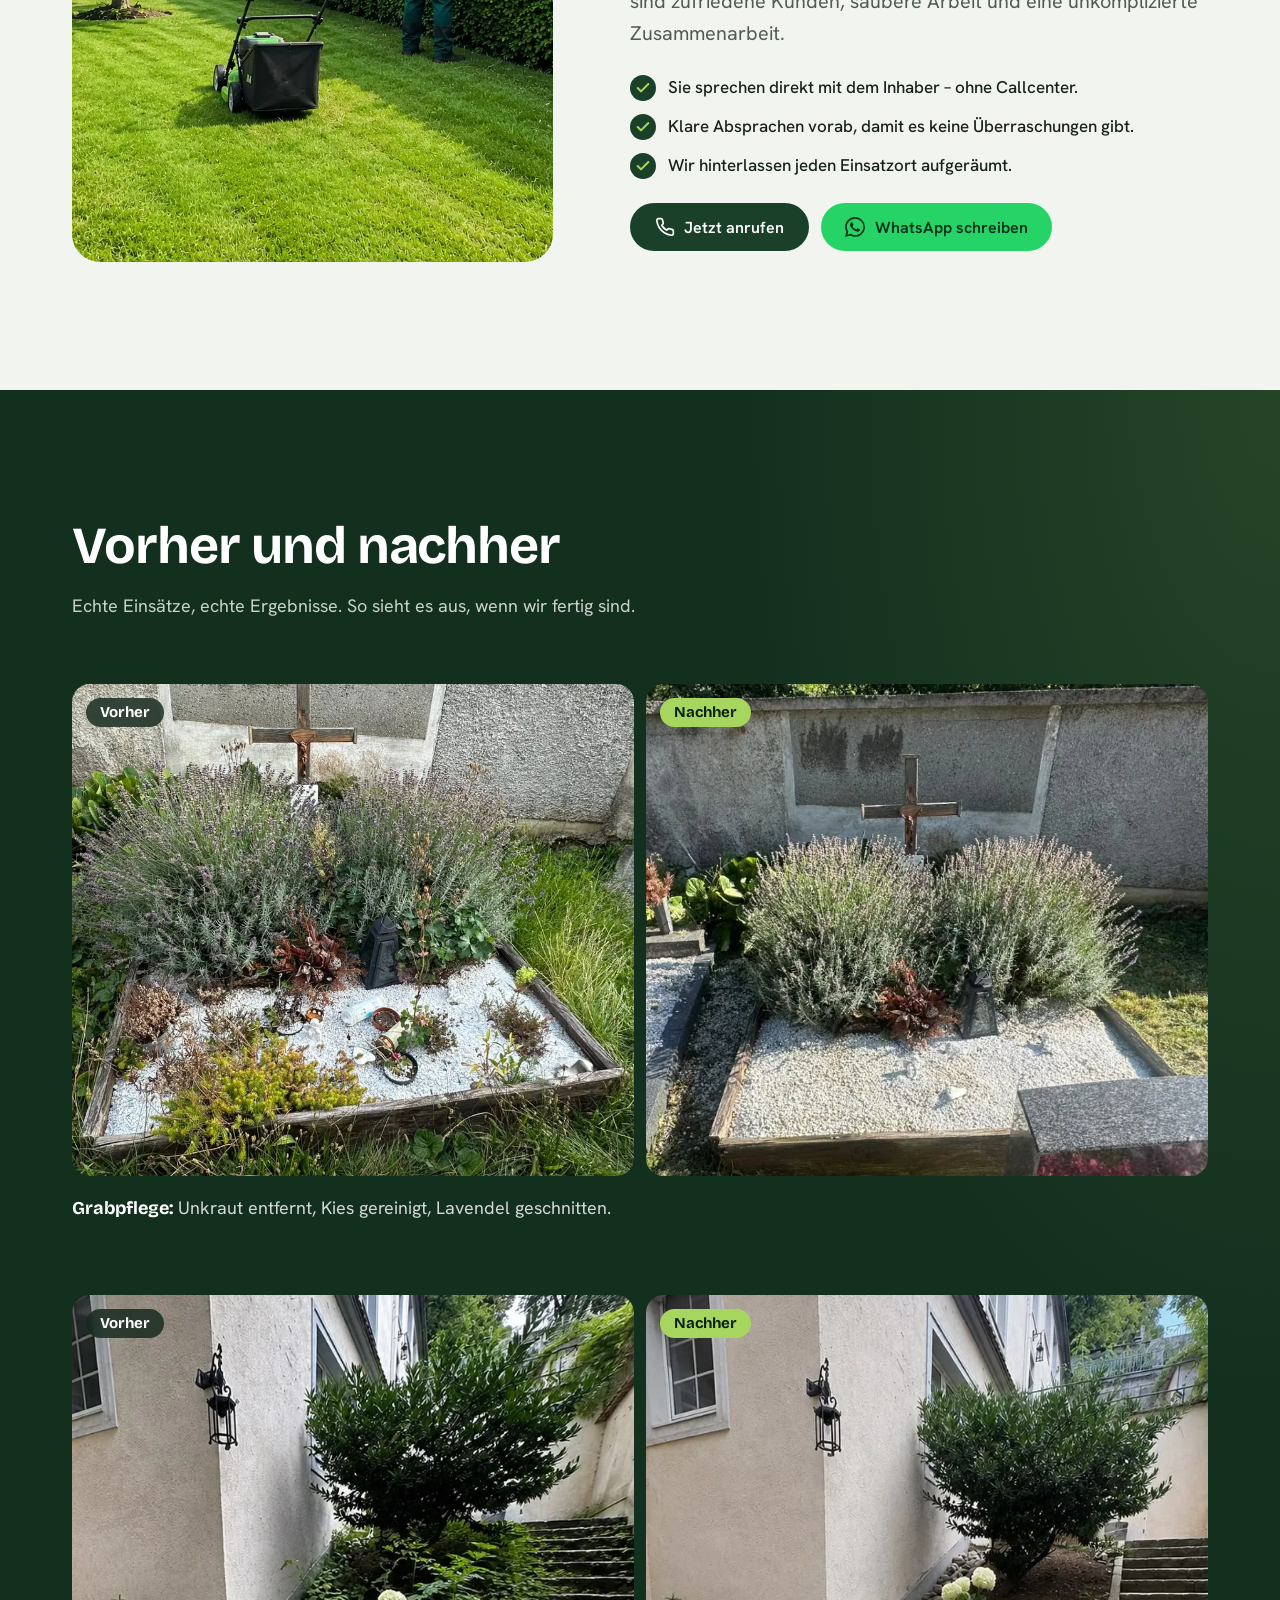
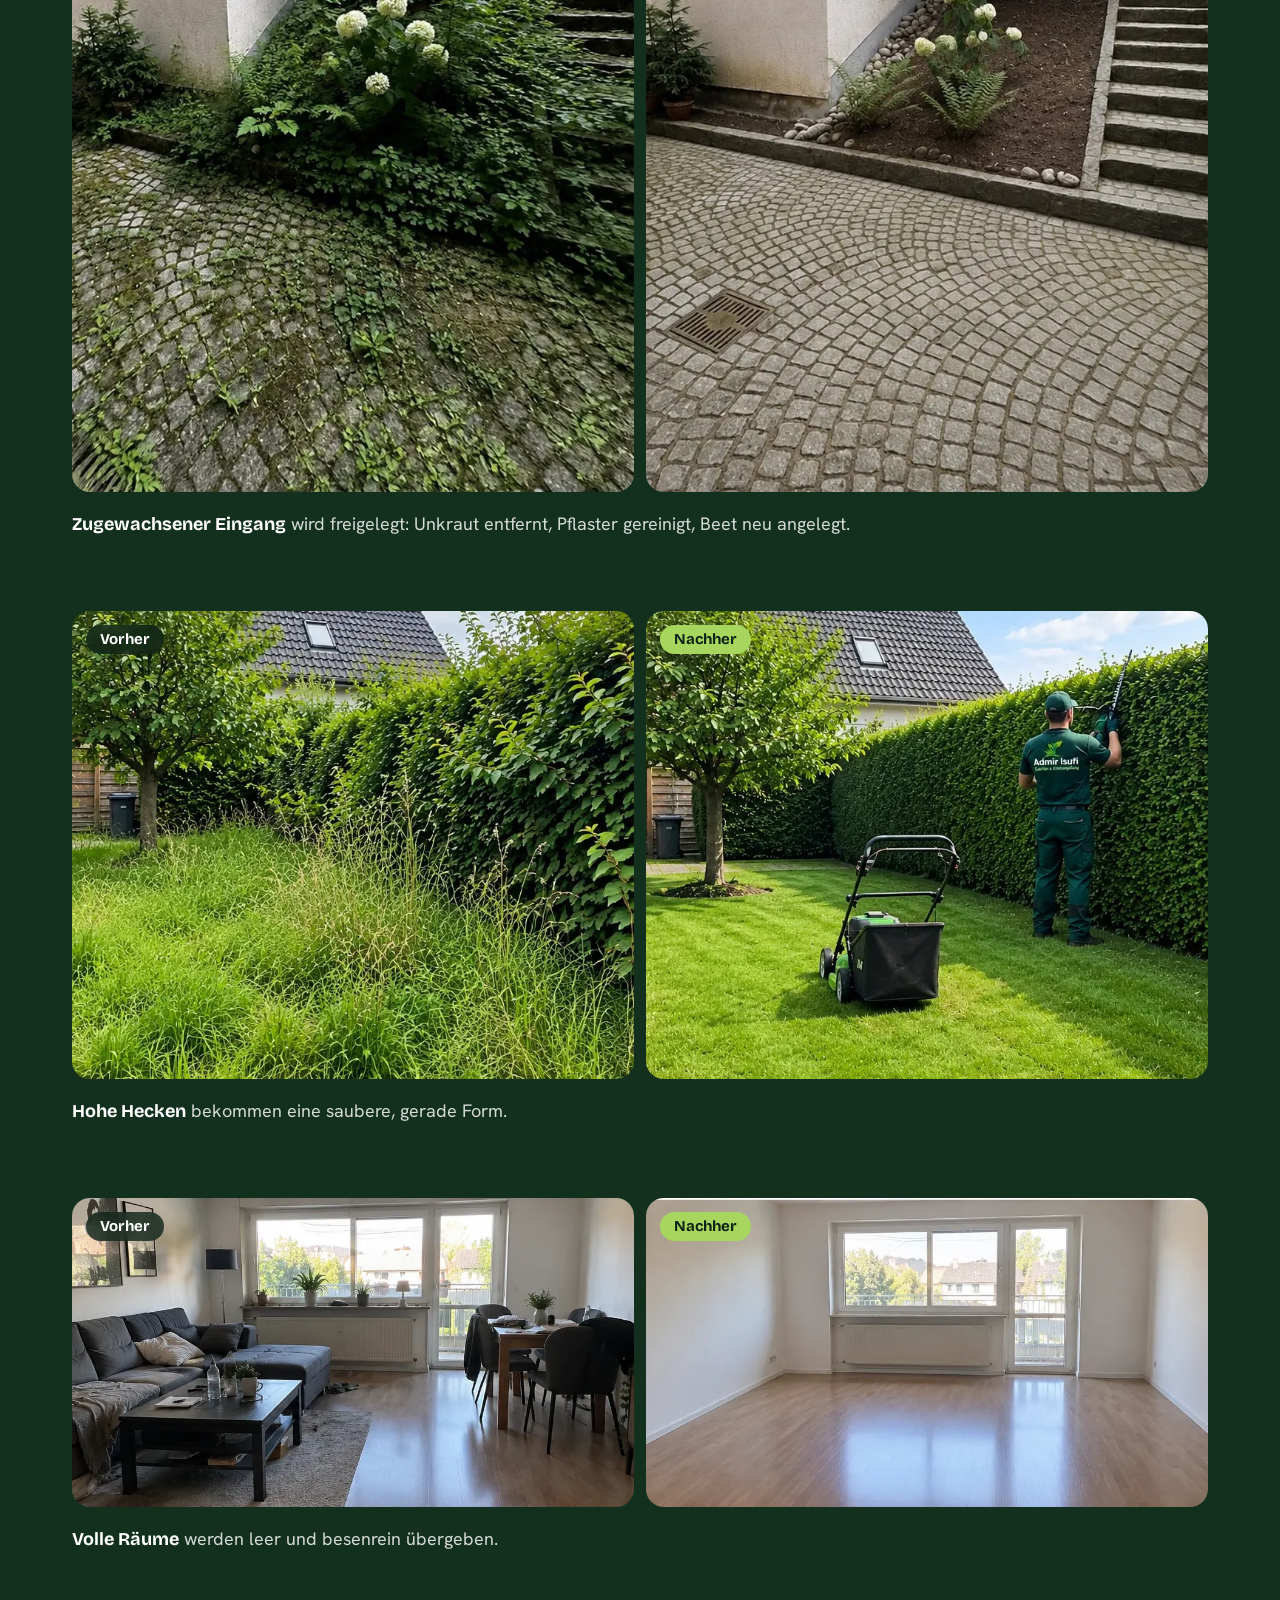
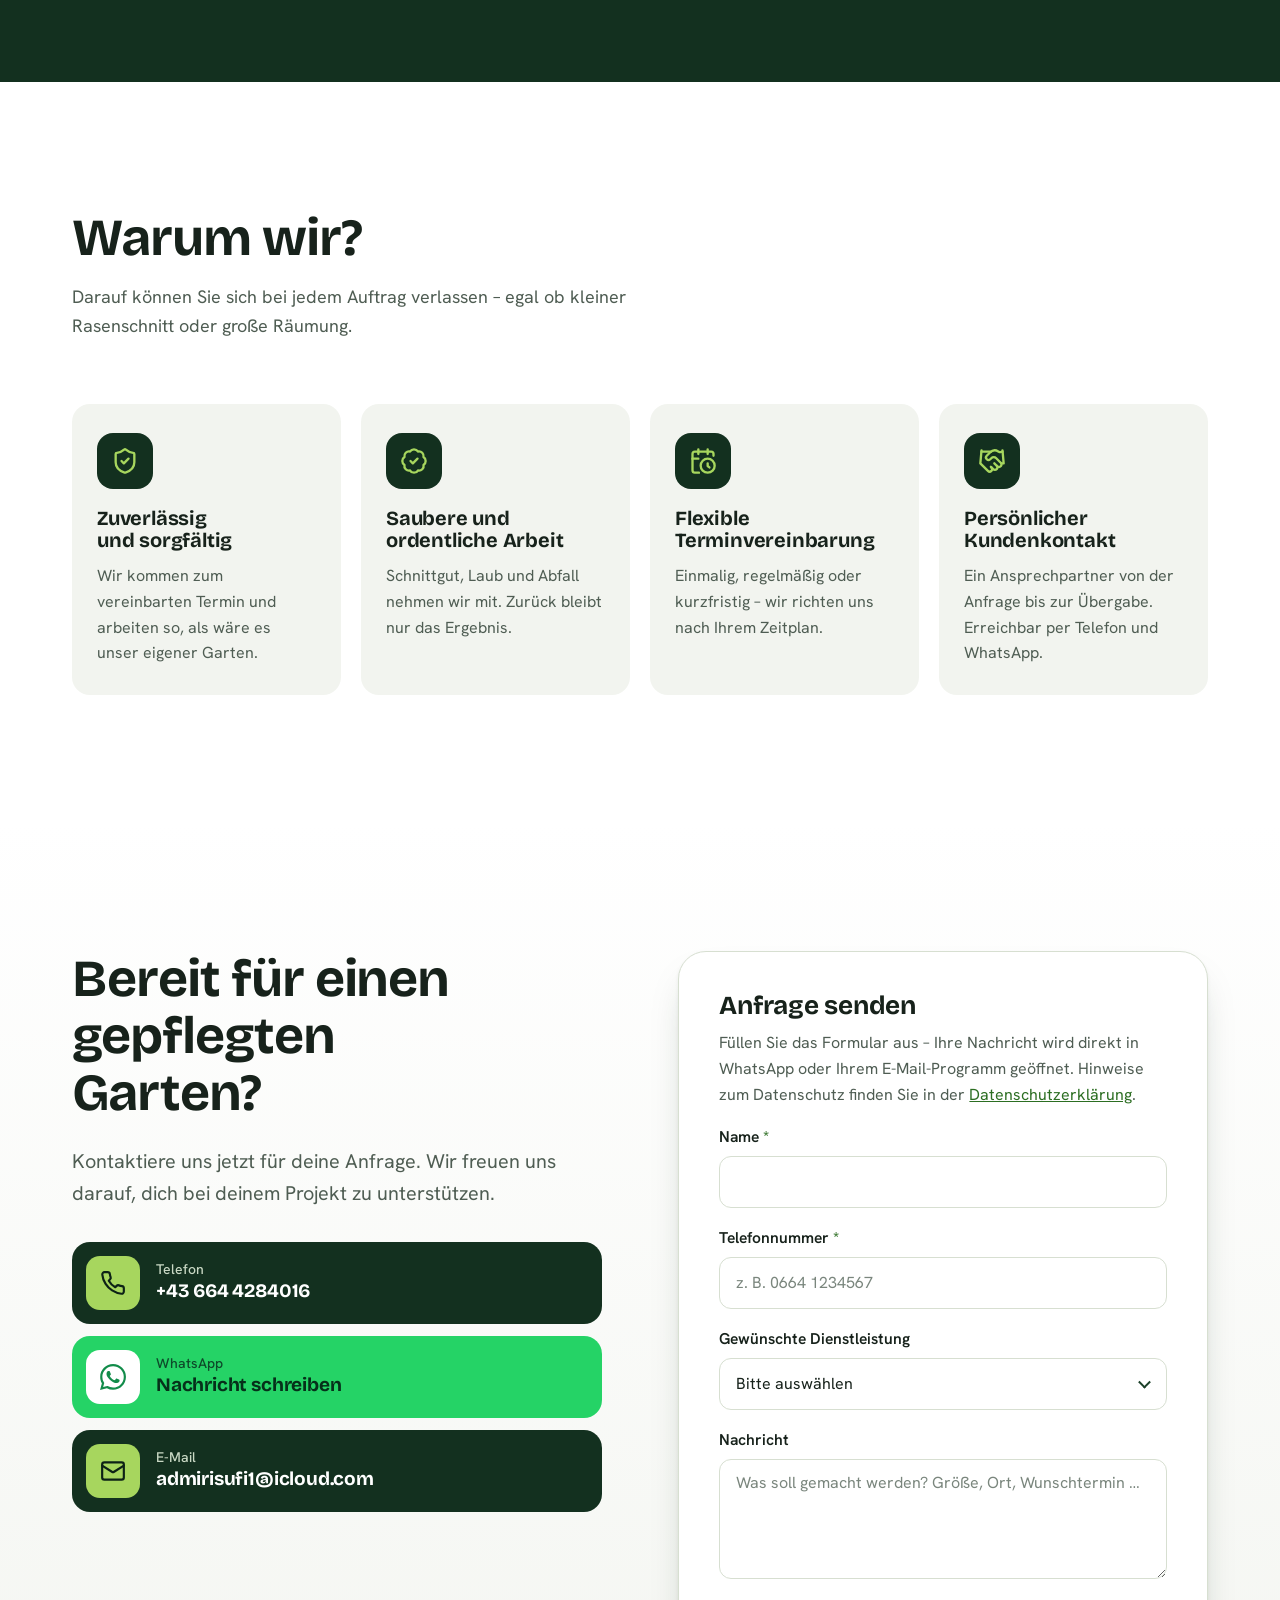
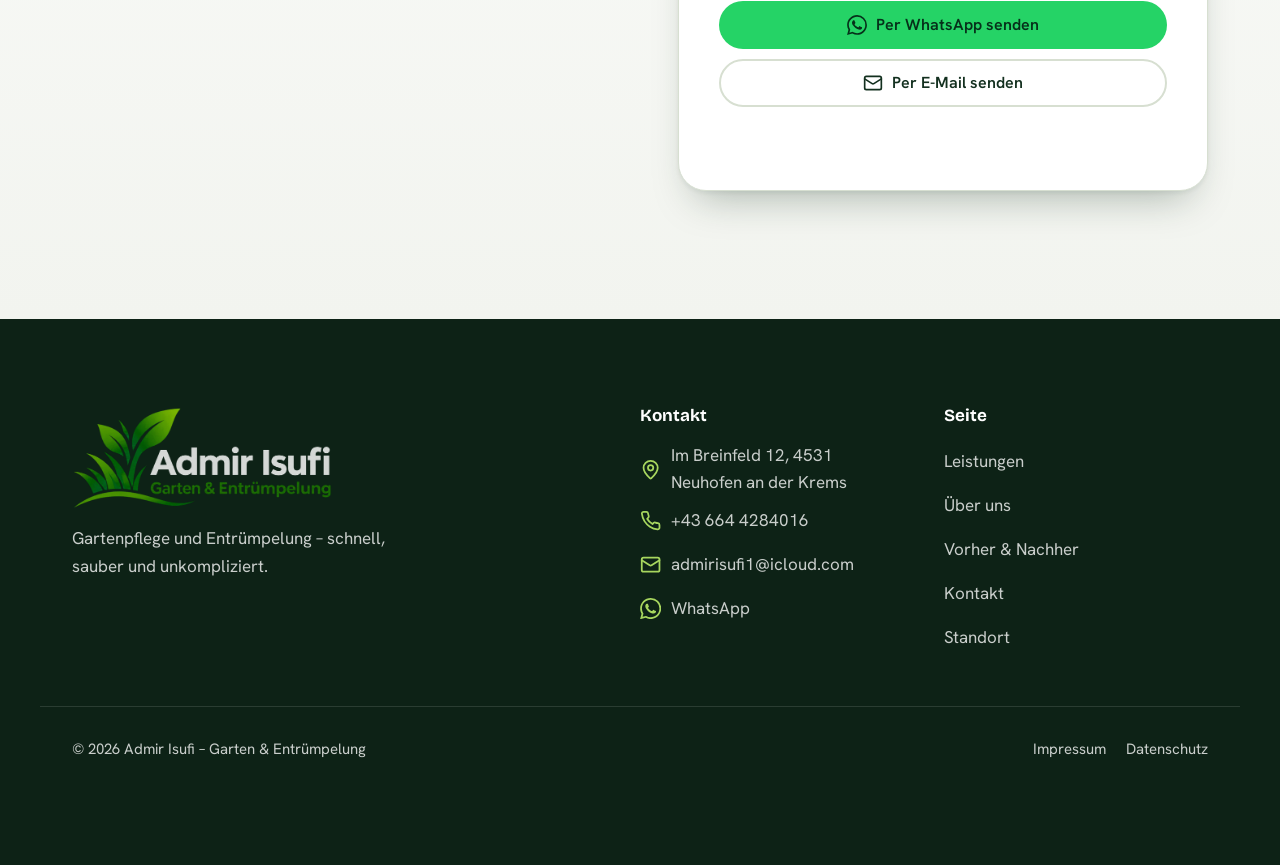
==== commit 4174d651: "Replace clearance video with branded van photo The video barely moved and took a lot of space on pho" ====
--- a/index.html
+++ b/index.html
@@ -321,11 +321,8 @@
             <p>Wir räumen aus, tragen ab, entsorgen – und übergeben besenrein.</p>
           </div>
         </div>
-        <figure class="group-video">
-          <video class="lazy-video" muted loop playsinline preload="none" poster="assets/img/entruempelung-poster.webp" aria-label="Video: Das Team von Admir Isufi lädt bei einer Hausräumung Möbel in den Transporter">
-            <source src="assets/video/entruempelung.mp4" type="video/mp4">
-            <source src="assets/video/entruempelung.webm" type="video/webm">
-          </video>
+        <figure class="group-photo">
+          <img src="assets/img/transporter.webp" srcset="assets/img/transporter-900.webp 900w, assets/img/transporter.webp 1710w" sizes="(max-width: 1200px) 100vw, 1136px" width="1710" height="920" alt="Weißer Transporter mit dem Logo von Admir Isufi – Garten &amp; Entrümpelung" loading="lazy">
         </figure>
         <ul class="card-grid card-grid--3">
           <li class="card">
--- a/assets/css/styles.css
+++ b/assets/css/styles.css
@@ -377,8 +377,9 @@
 }
 .group-icon .icon { width: 28px; height: 28px; }
 
-.group-video { margin: 0 0 28px; border-radius: var(--radius-lg); overflow: hidden; background: var(--forest-900); box-shadow: var(--shadow-card); }
-.group-video video { display: block; width: 100%; height: auto; aspect-ratio: 16 / 9; object-fit: cover; }
+.group-photo { margin: 0 0 28px; border-radius: var(--radius-lg); overflow: hidden; background: var(--moss-100); box-shadow: var(--shadow-card); }
+.group-photo img { display: block; width: 100%; height: auto; aspect-ratio: 21 / 9; object-fit: cover; object-position: 50% 55%; }
+@media (max-width: 700px) { .group-photo img { aspect-ratio: 16 / 9; } }
 .card-grid { display: grid; grid-template-columns: repeat(4, minmax(0, 1fr)); gap: 20px; }
 .card-grid--3 { grid-template-columns: repeat(3, minmax(0, 1fr)); }
 @media (max-width: 1080px) { .card-grid { grid-template-columns: repeat(3, minmax(0, 1fr)); } }
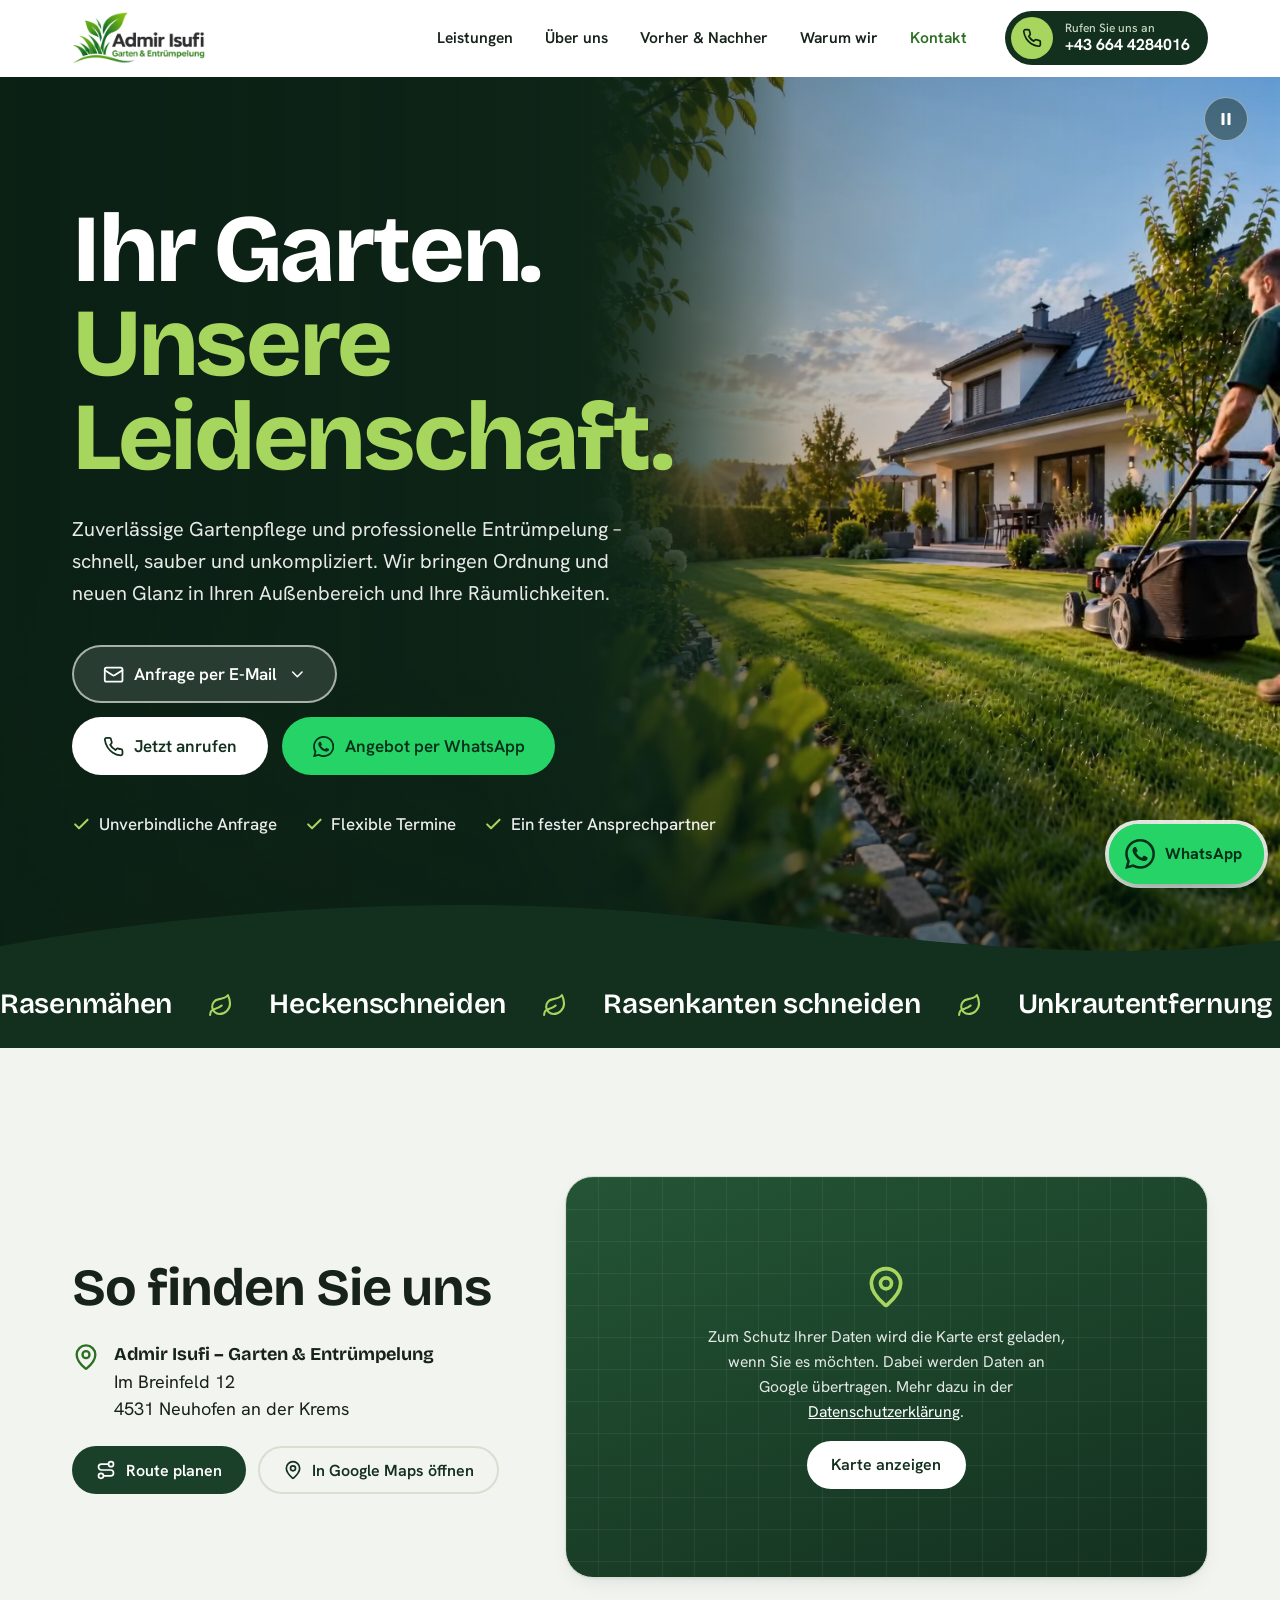
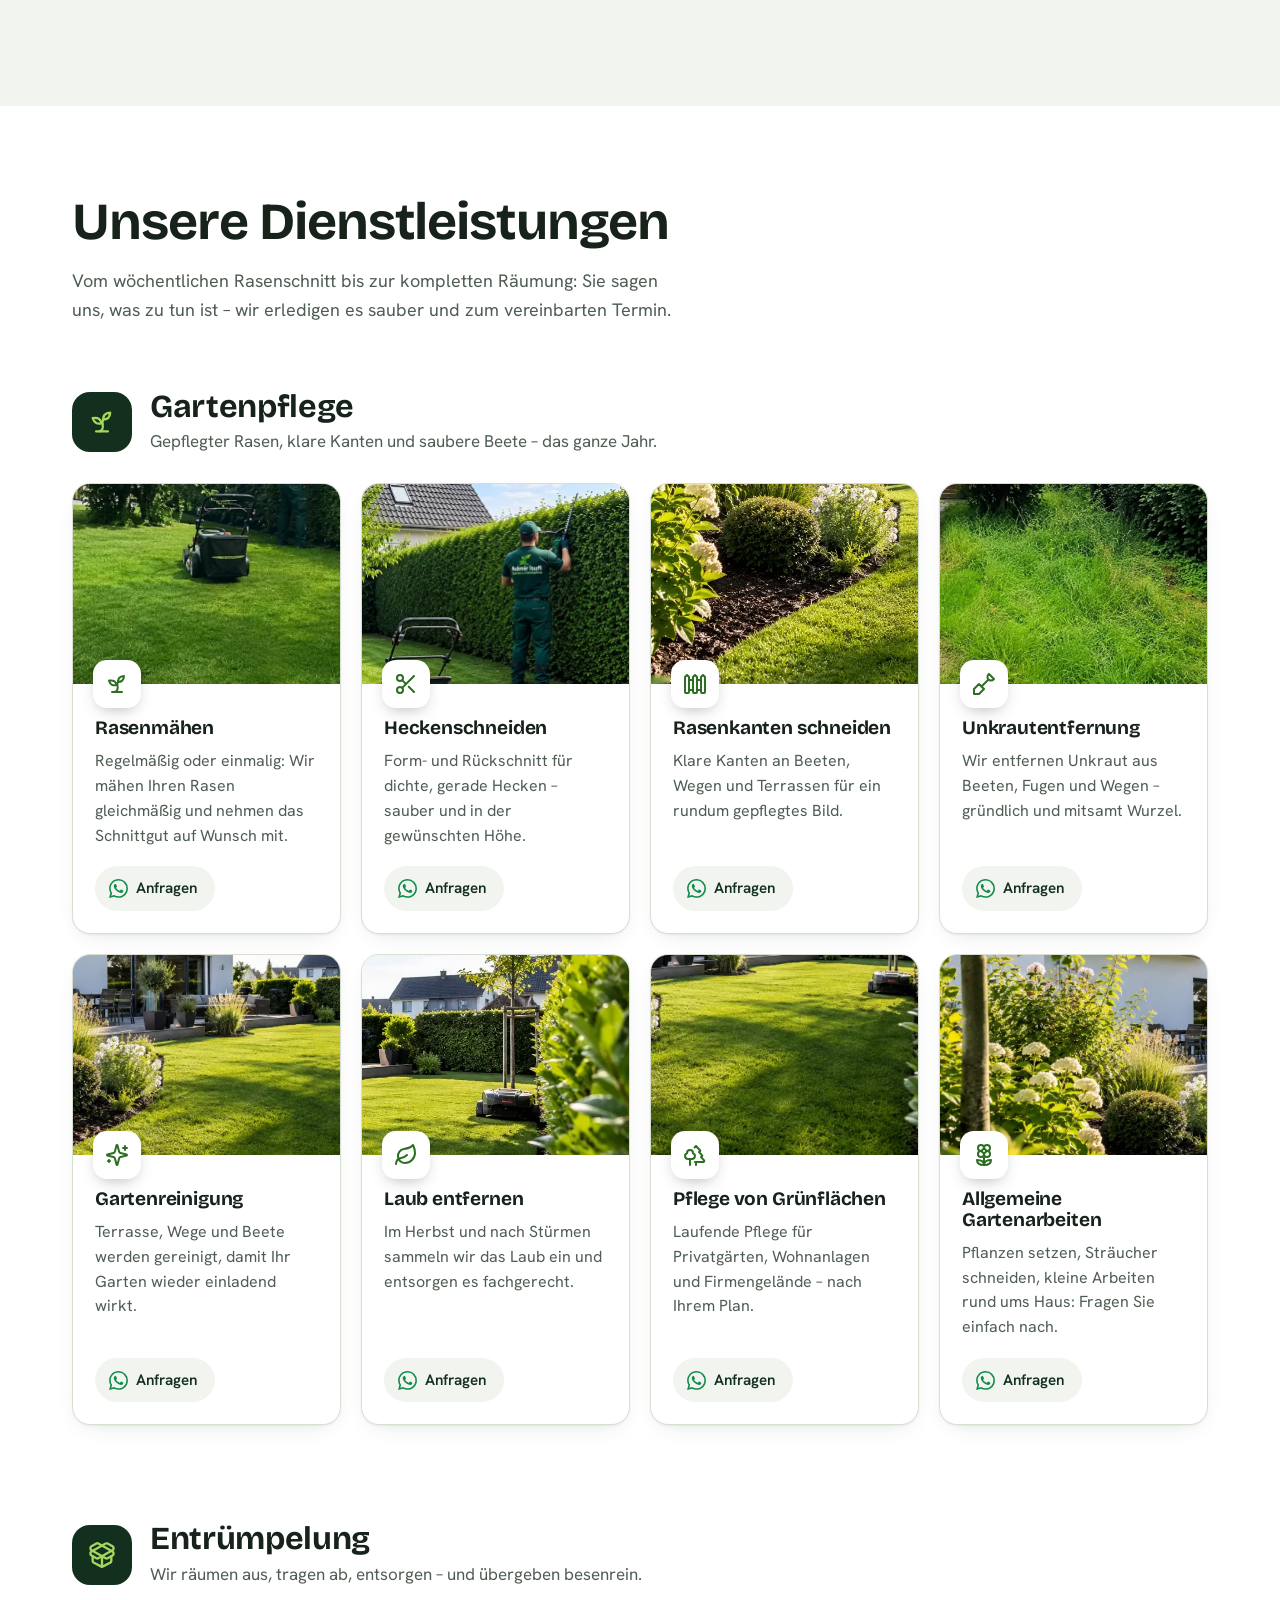
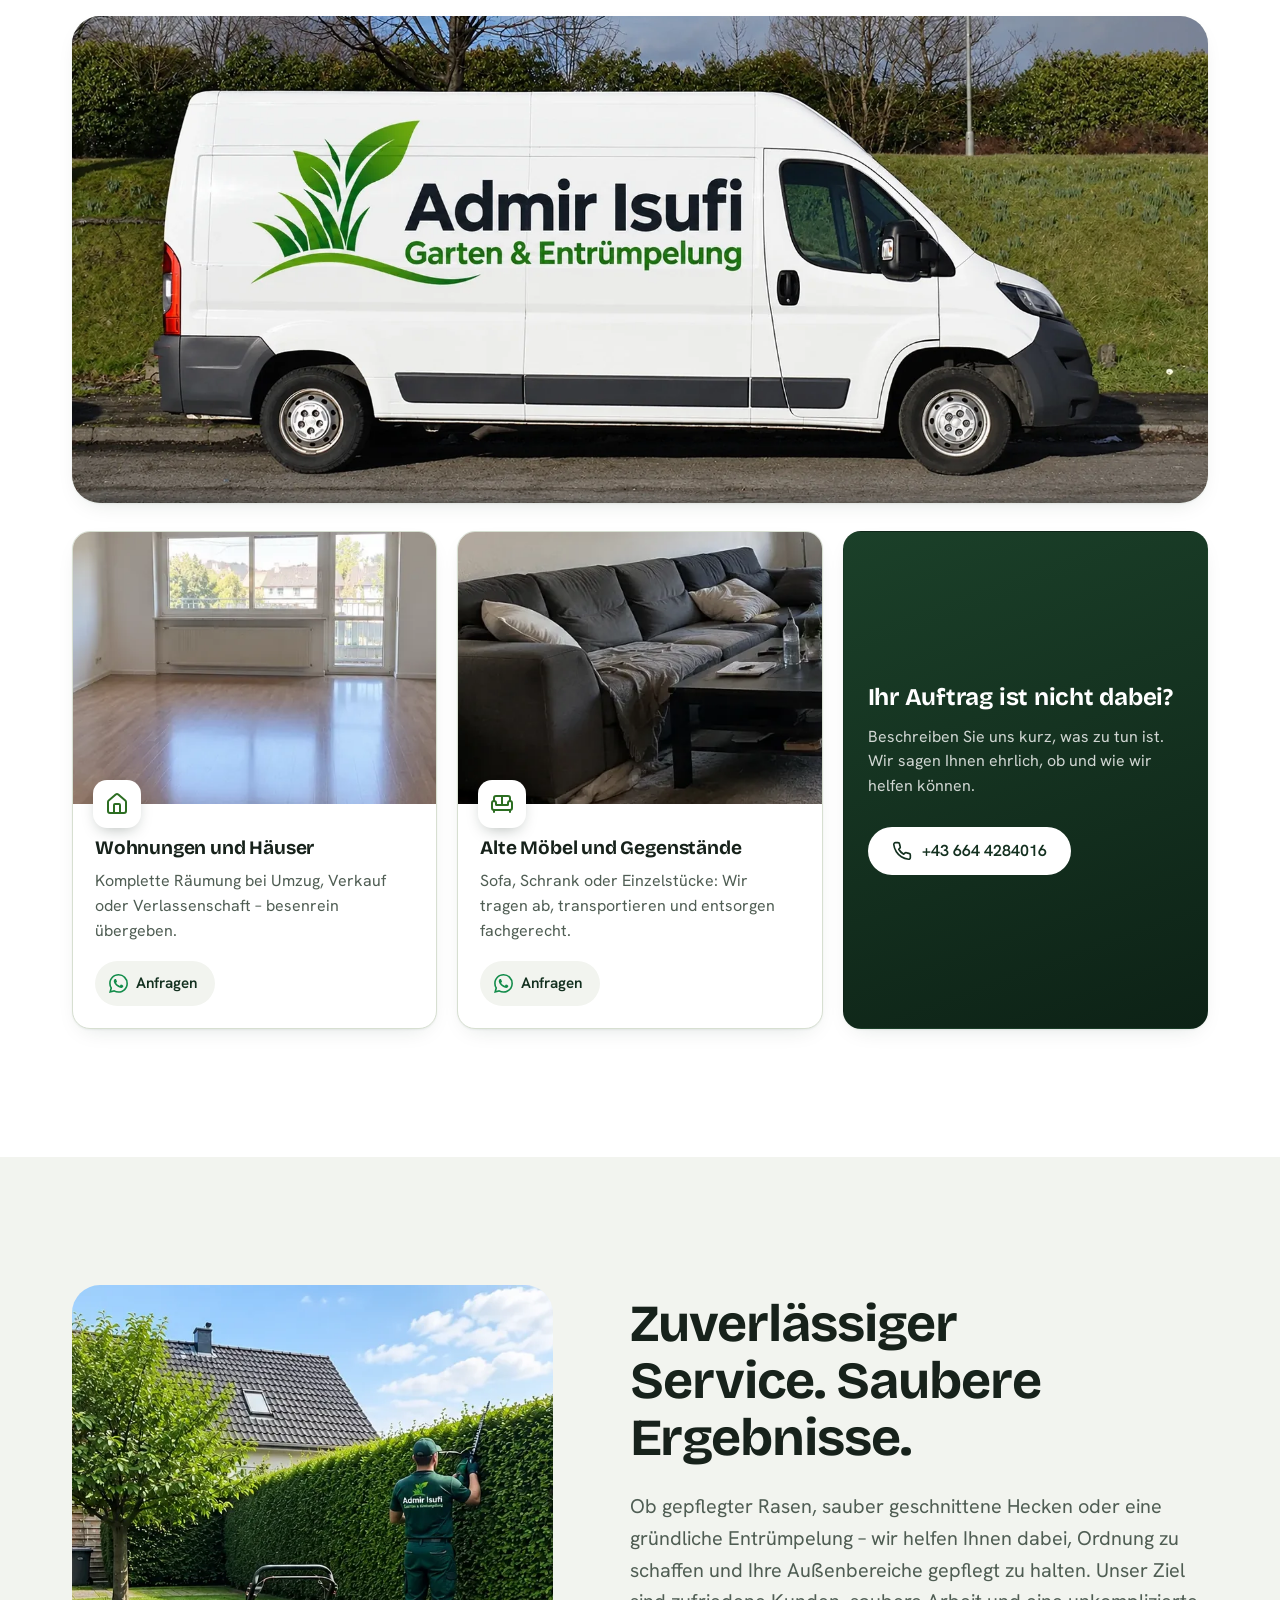
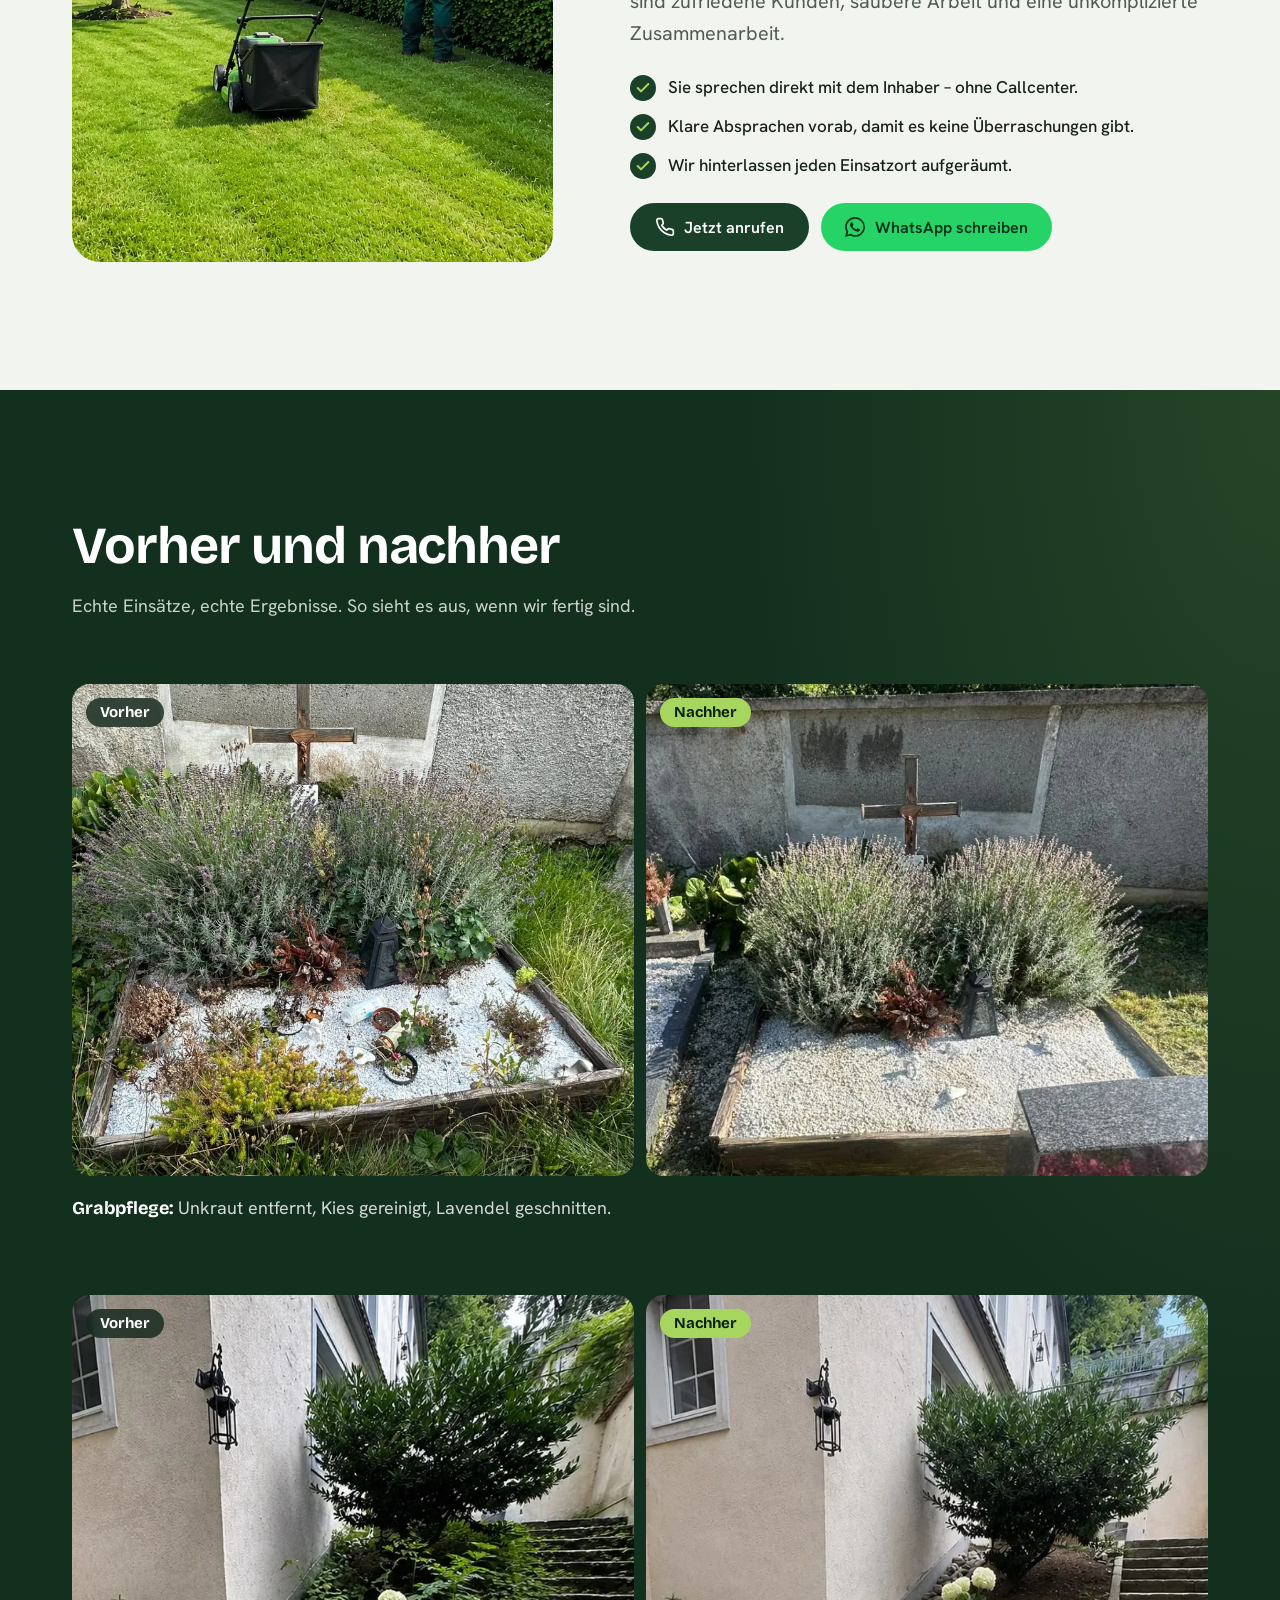
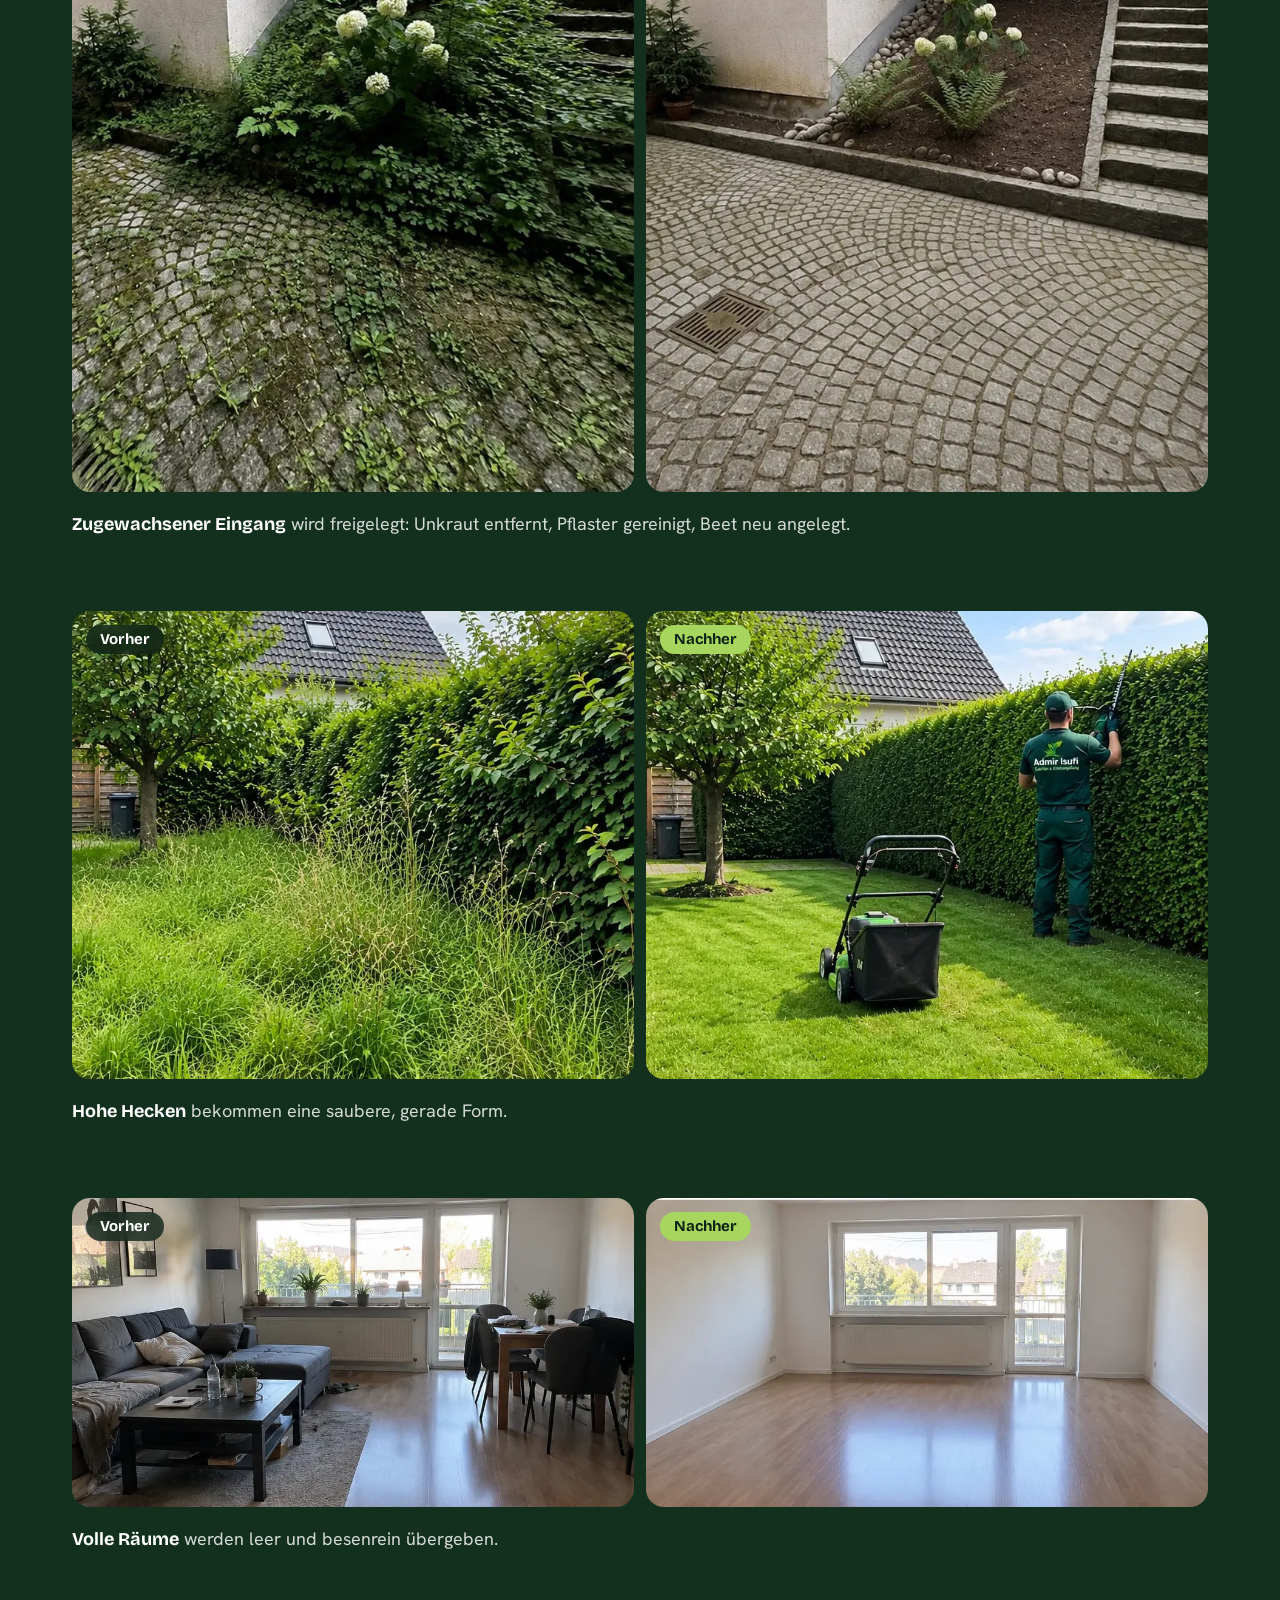
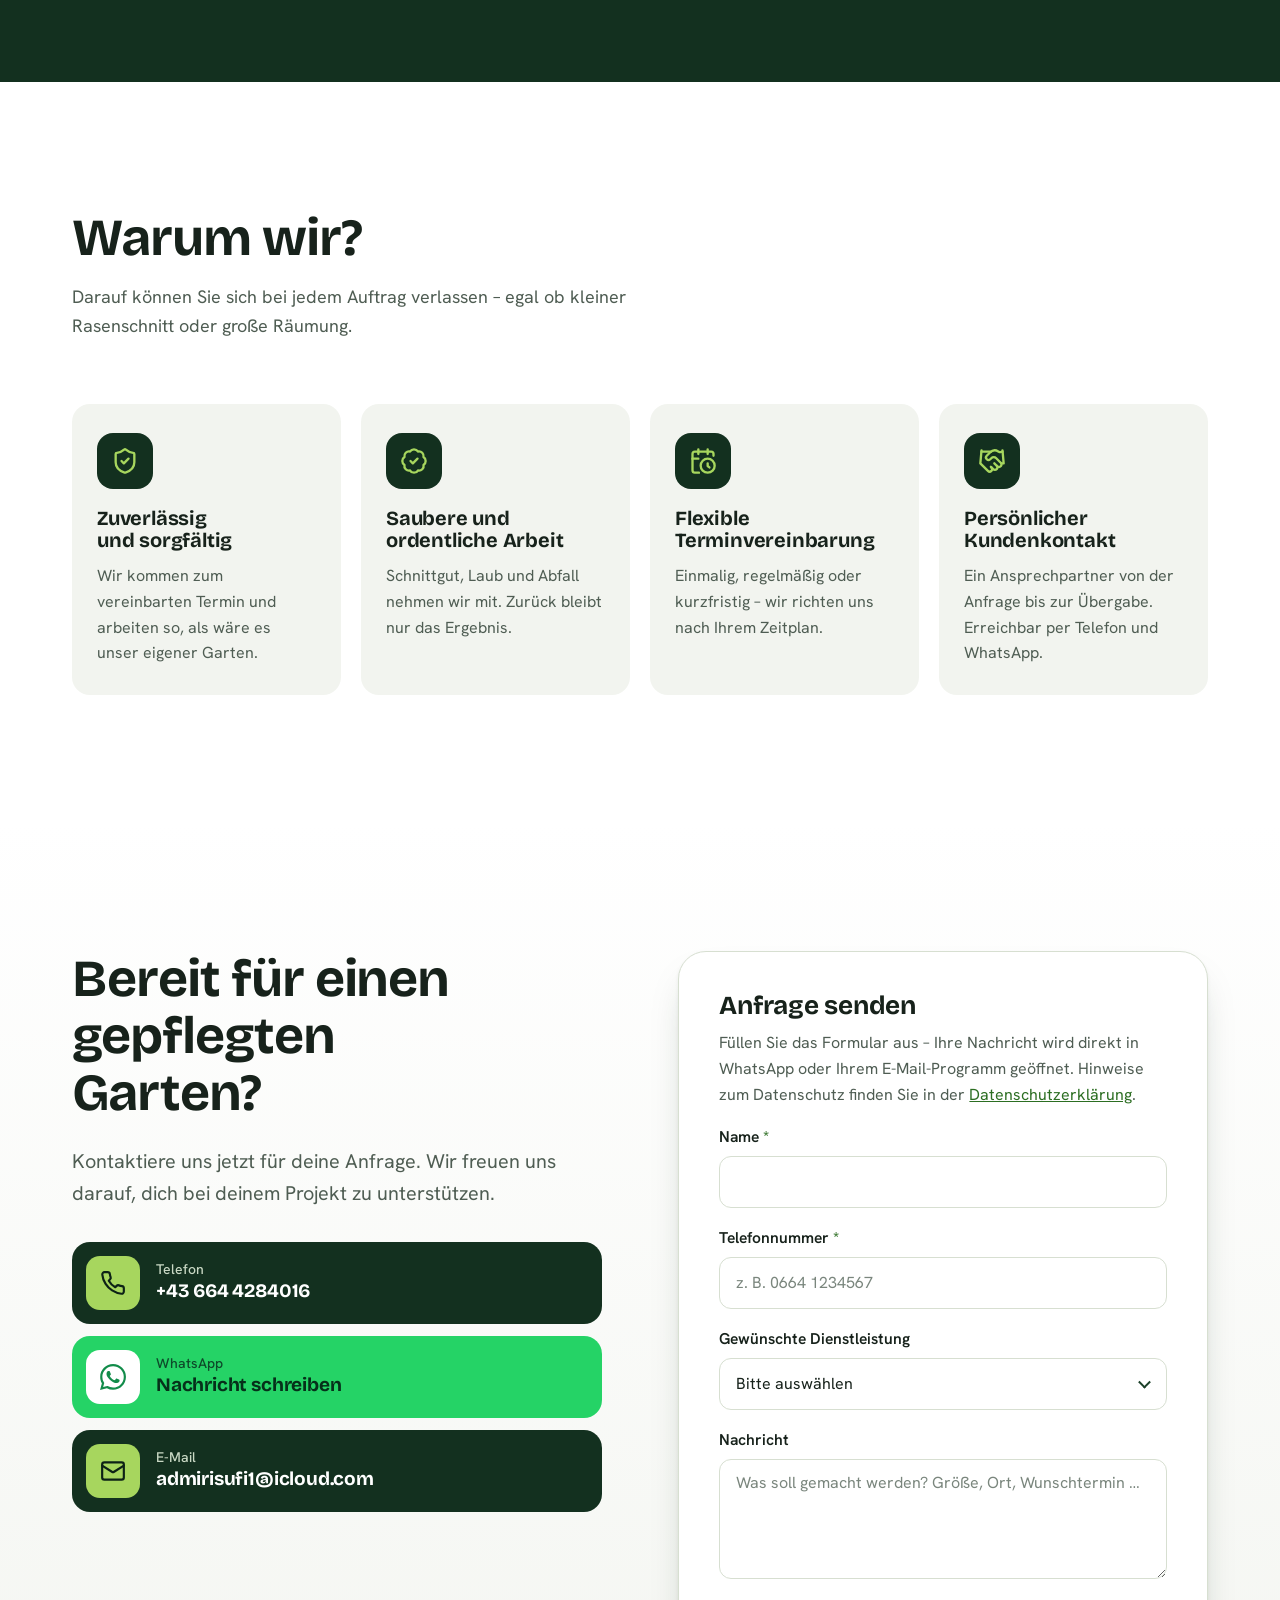
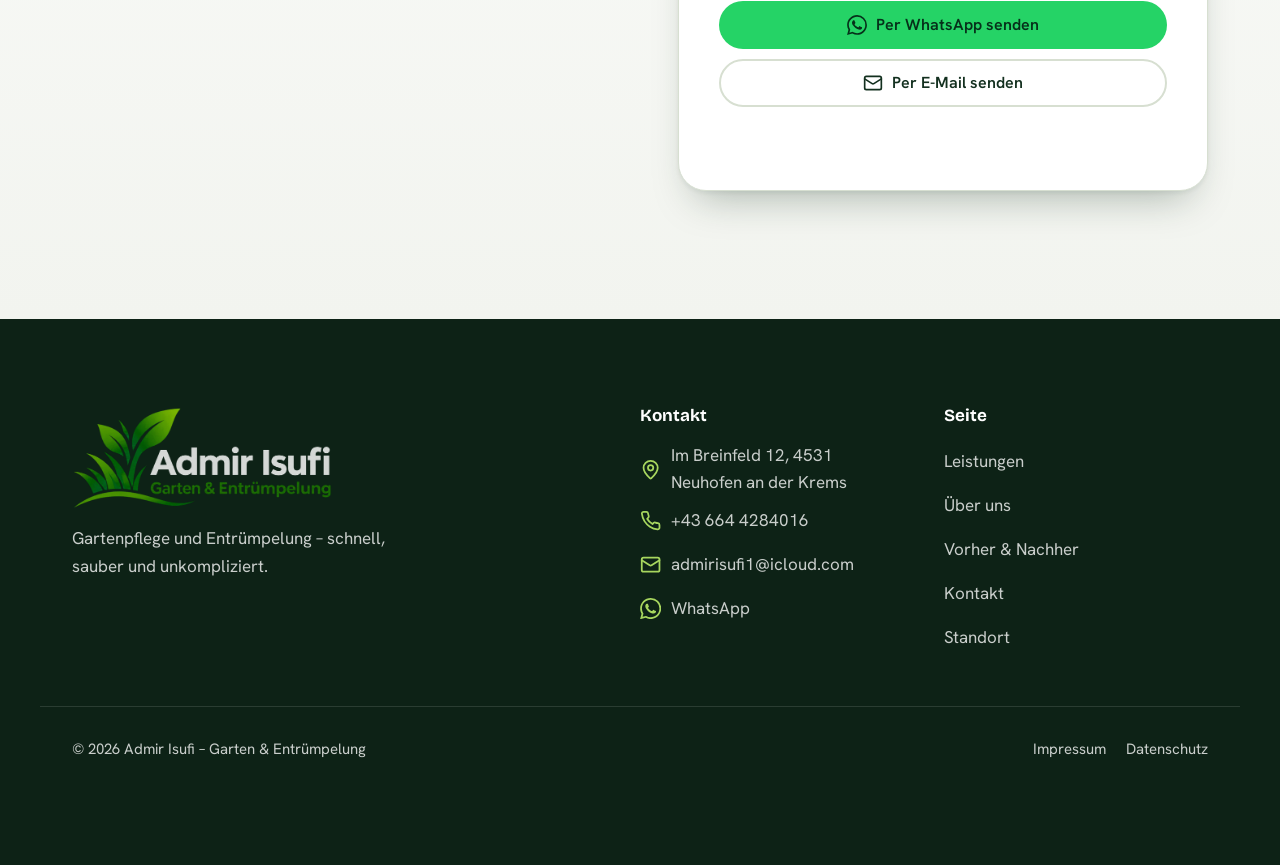
==== commit 62f516e5: "Force browsers to load the new logo, styles and script Append ?v=3 to logo, favicon, CSS and JS URLs" ====
--- a/index.html
+++ b/index.html
@@ -11,12 +11,12 @@
   <meta property="og:title" content="Admir Isufi – Gartenpflege &amp; Entrümpelung">
   <meta property="og:description" content="Zuverlässige Gartenpflege und professionelle Entrümpelung – schnell, sauber und unkompliziert.">
   <meta property="og:image" content="assets/img/hero.webp">
-  <link rel="icon" type="image/png" href="assets/img/favicon.png">
-  <link rel="apple-touch-icon" href="assets/img/apple-touch-icon.png">
+  <link rel="icon" type="image/png" href="assets/img/favicon.png?v=3">
+  <link rel="apple-touch-icon" href="assets/img/apple-touch-icon.png?v=3">
   <link rel="preload" href="assets/fonts/bricolage-grotesque-latin-wght-normal.woff2" as="font" type="font/woff2" crossorigin>
   <link rel="preload" href="assets/fonts/hanken-grotesk-latin-wght-normal.woff2" as="font" type="font/woff2" crossorigin>
   <link rel="preload" as="image" href="assets/img/hero-video-poster.webp">
-  <link rel="stylesheet" href="assets/css/styles.css">
+  <link rel="stylesheet" href="assets/css/styles.css?v=3">
   <script type="application/ld+json">
   {
     "@context": "https://schema.org",
@@ -26,7 +26,7 @@
     "telephone": "+436644284016",
     "email": "admirisufi1@icloud.com",
     "image": "assets/img/hero.webp",
-    "logo": "assets/img/logo.png",
+    "logo": "assets/img/logo.png?v=3",
     "address": {
       "@type": "PostalAddress",
       "streetAddress": "Im Breinfeld 12",
@@ -81,7 +81,7 @@
 <header class="site-header" id="top">
   <div class="container header-inner">
     <a class="brand" href="#top" aria-label="Admir Isufi – zur Startseite">
-      <img src="assets/img/logo.webp" width="640" height="251" alt="Admir Isufi – Garten &amp; Entrümpelung">
+      <img src="assets/img/logo.webp?v=3" width="640" height="251" alt="Admir Isufi – Garten &amp; Entrümpelung">
     </a>
 
     <nav class="nav" id="site-nav" aria-label="Hauptnavigation">
@@ -531,7 +531,7 @@
 <footer class="site-footer">
   <div class="container footer-grid">
     <div class="footer-brand">
-      <img src="assets/img/logo-light.webp" width="640" height="251" alt="Admir Isufi – Garten &amp; Entrümpelung" loading="lazy">
+      <img src="assets/img/logo-light.webp?v=3" width="640" height="251" alt="Admir Isufi – Garten &amp; Entrümpelung" loading="lazy">
       <p>Gartenpflege und Entrümpelung – schnell, sauber und unkompliziert.</p>
     </div>
     <div>
@@ -568,6 +568,6 @@
   <span class="wa-float-label">WhatsApp</span>
 </a>
 
-<script src="assets/js/main.js" defer></script>
+<script src="assets/js/main.js?v=3" defer></script>
 </body>
 </html>
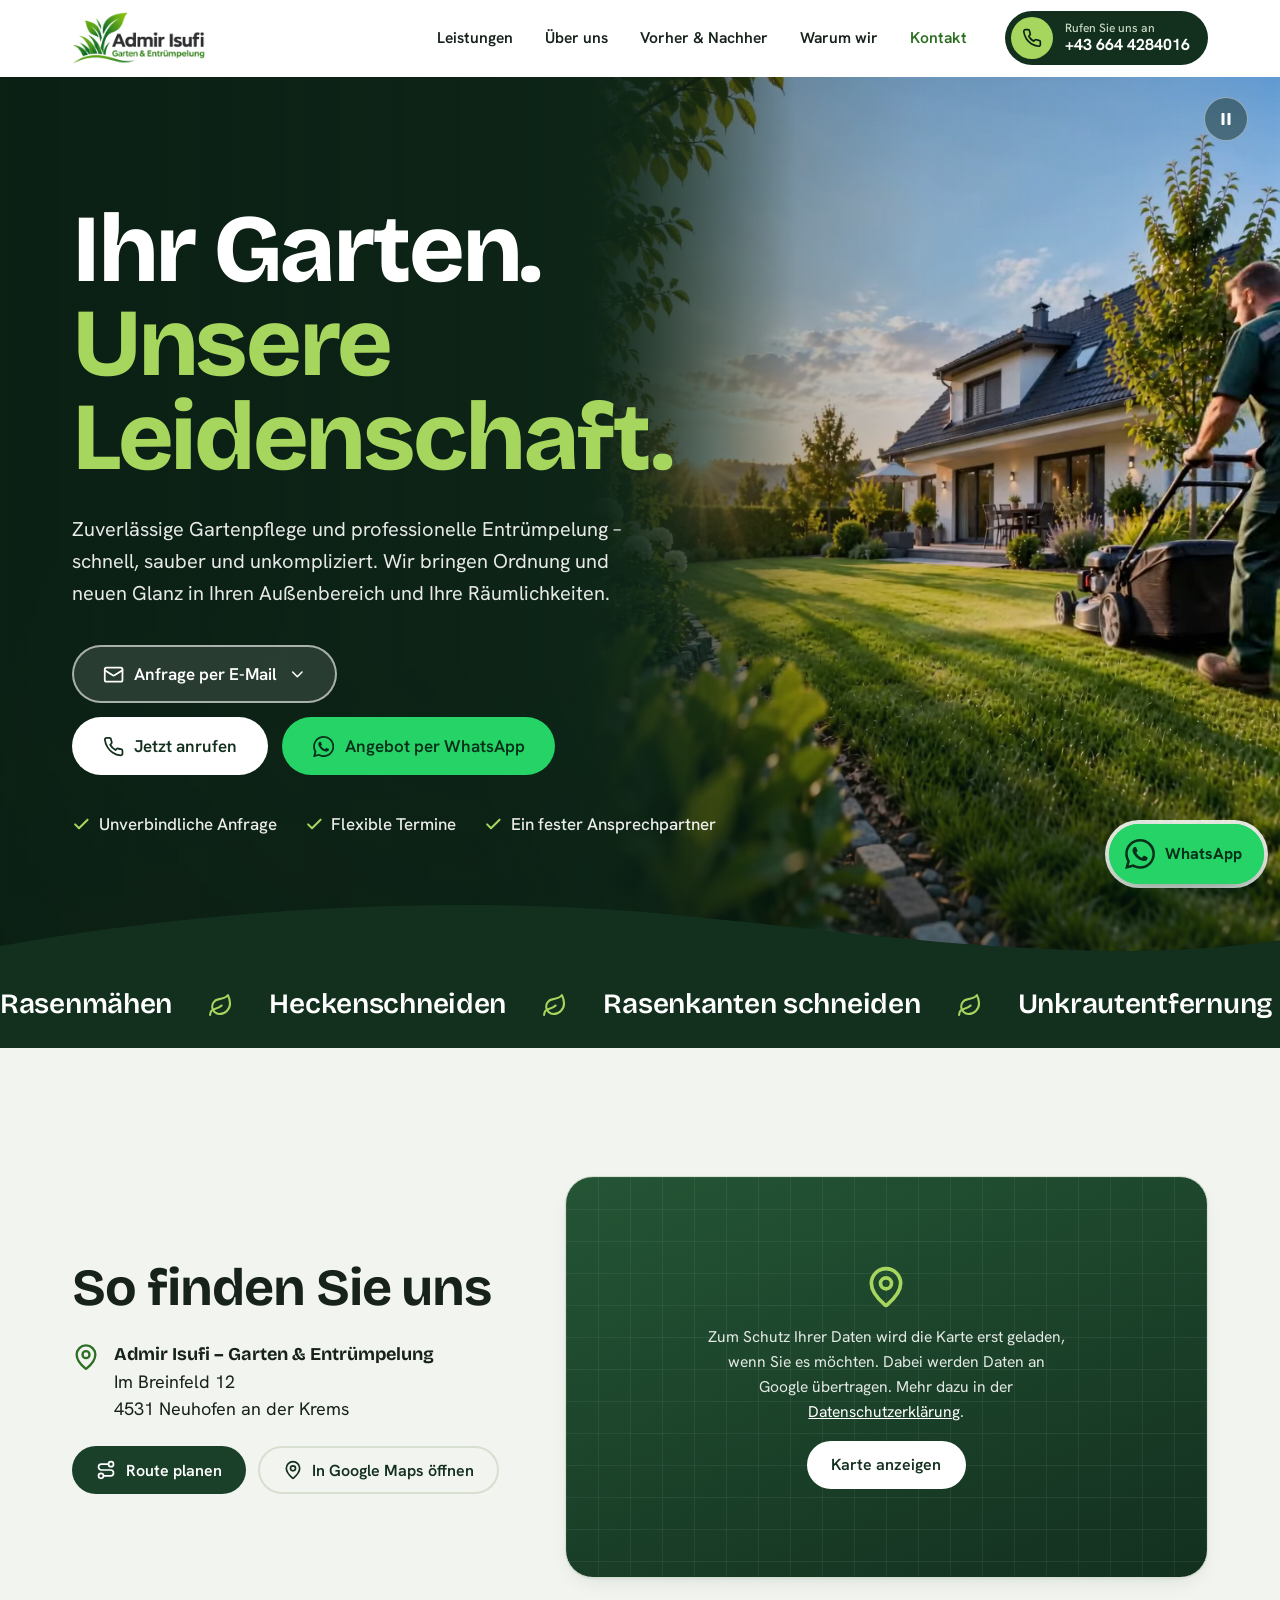
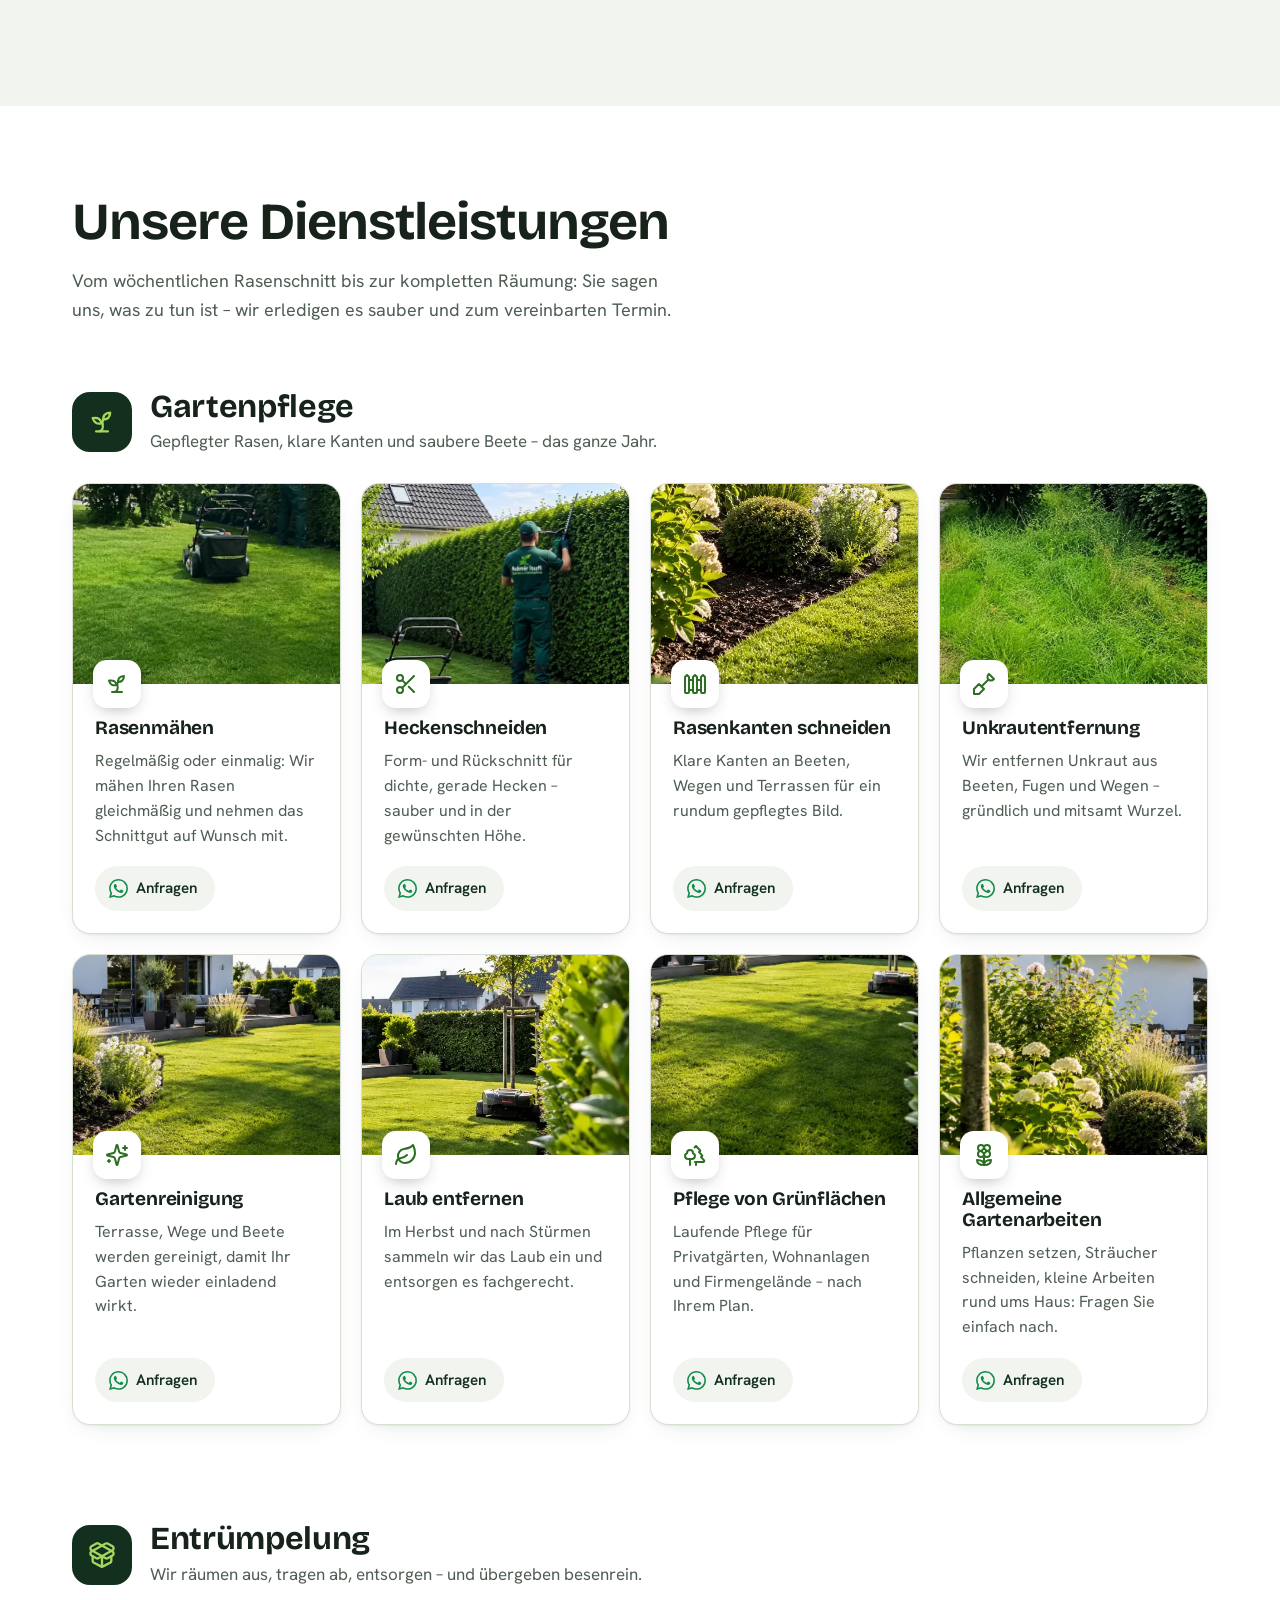
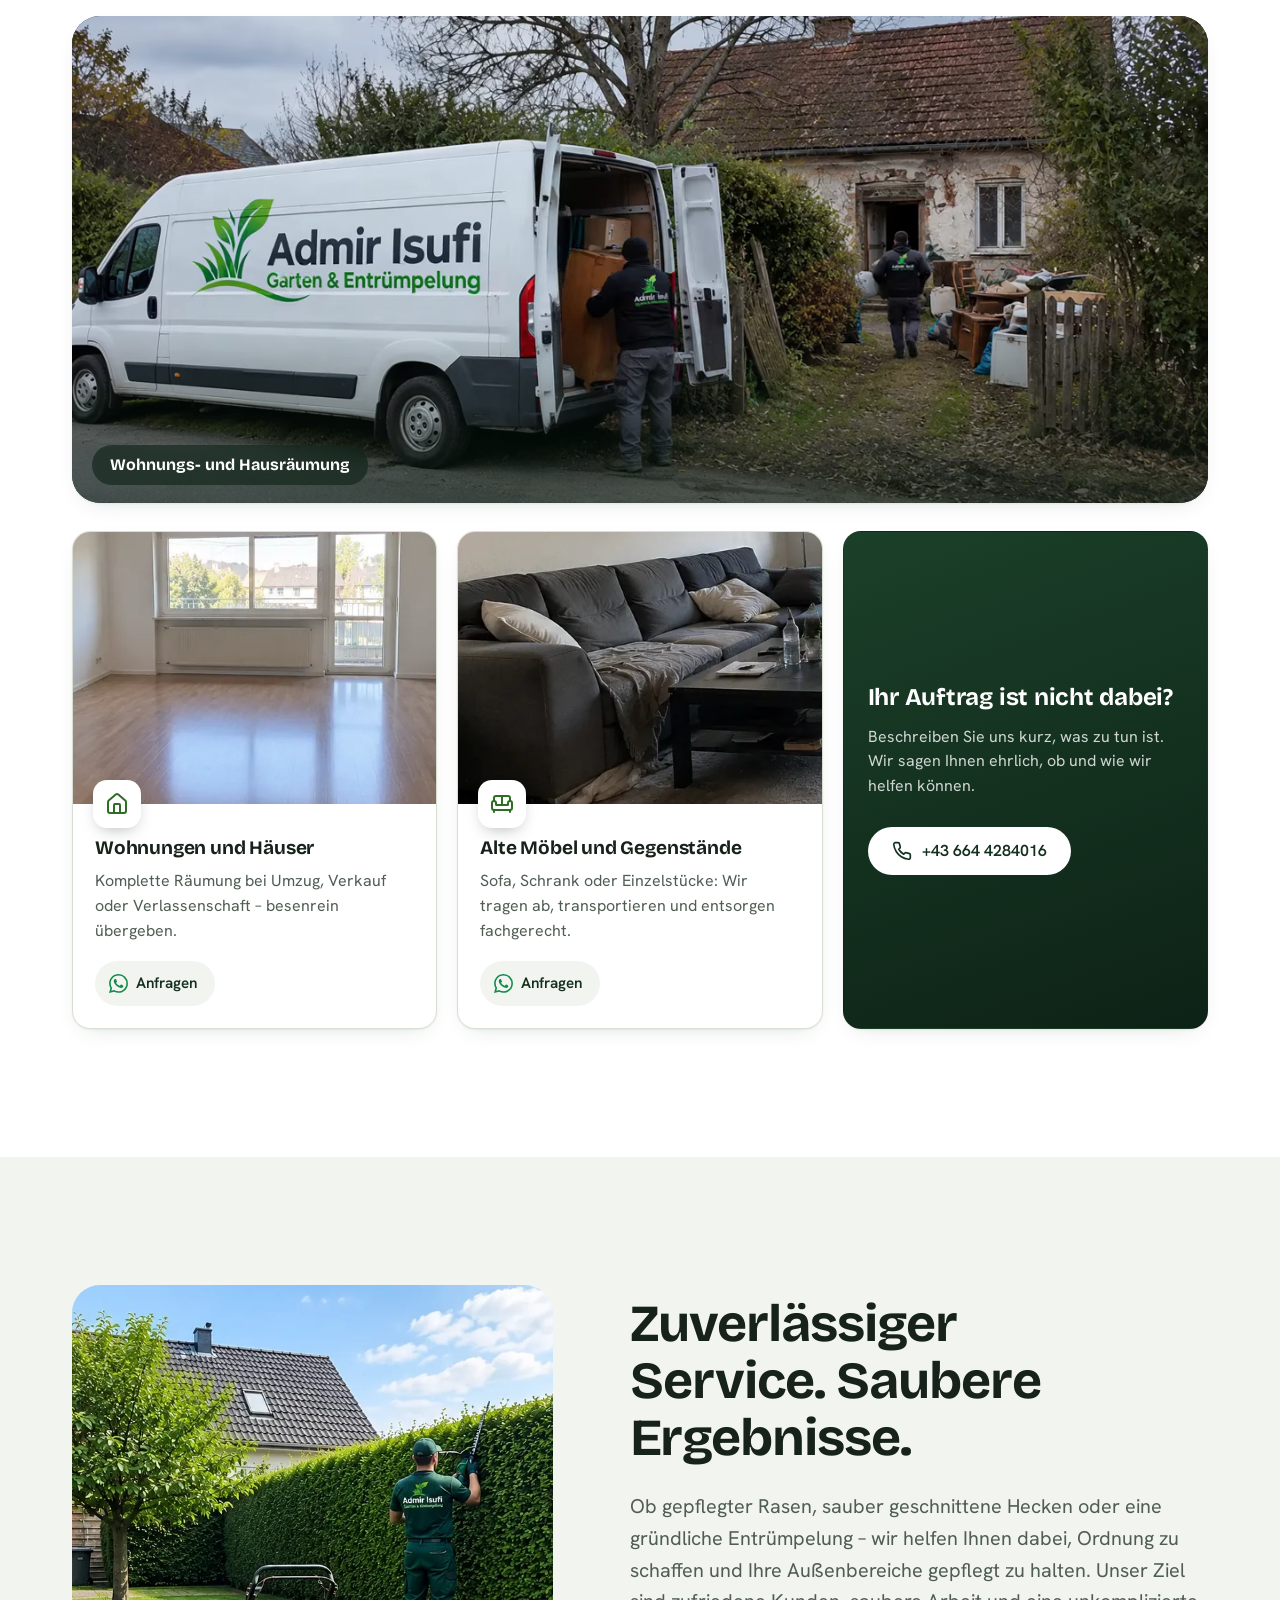
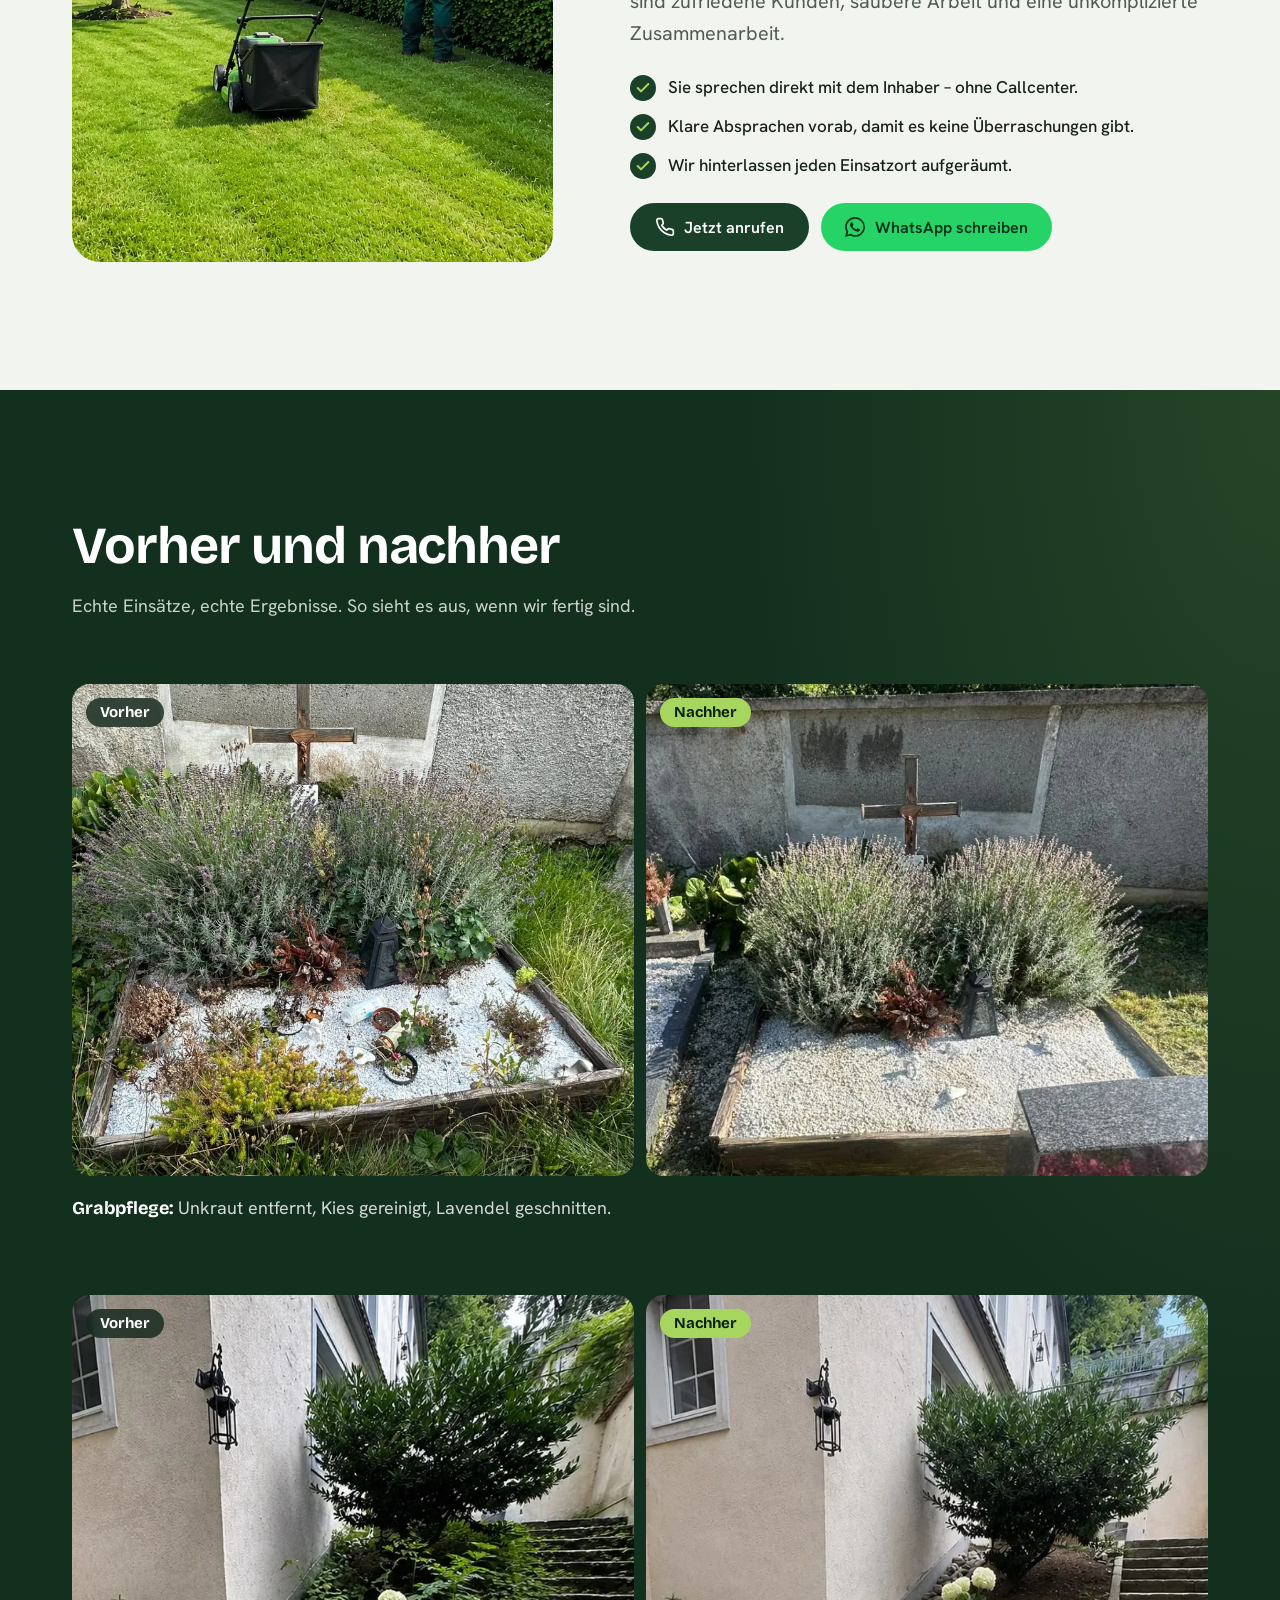
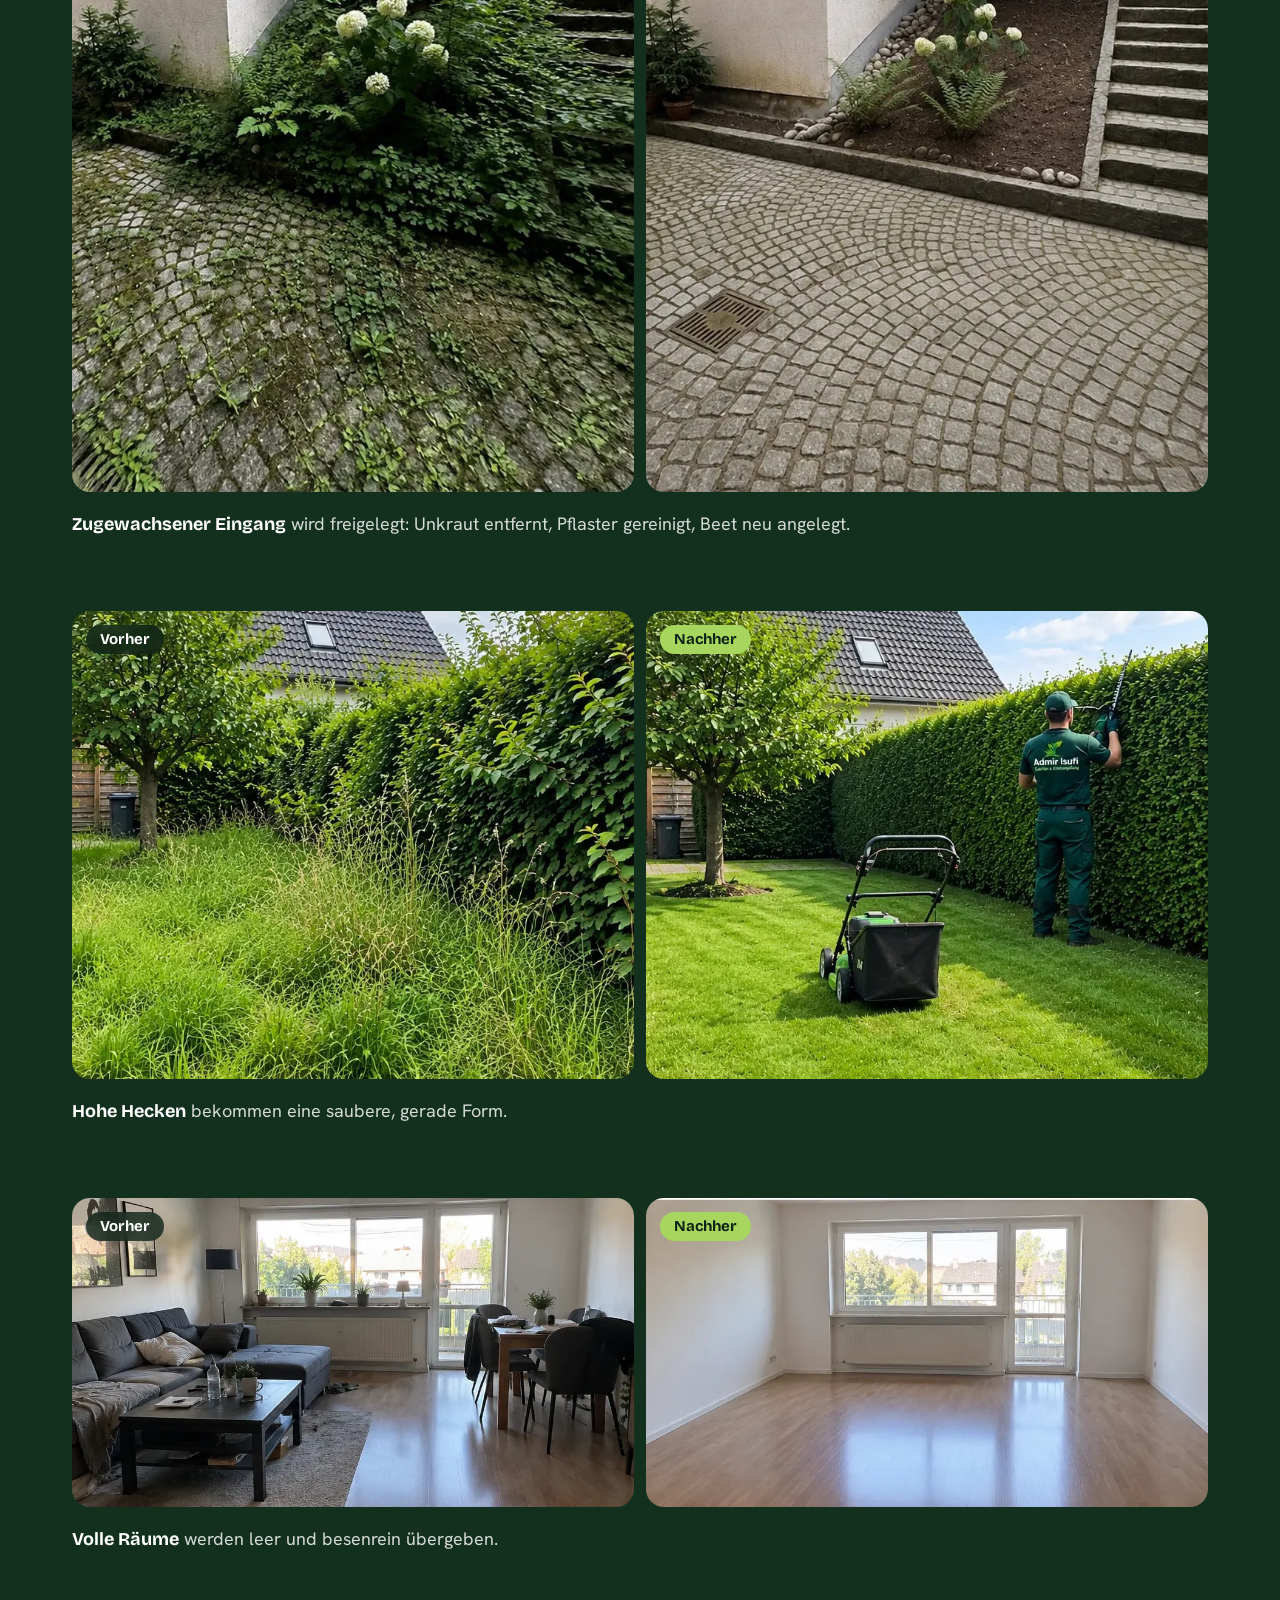
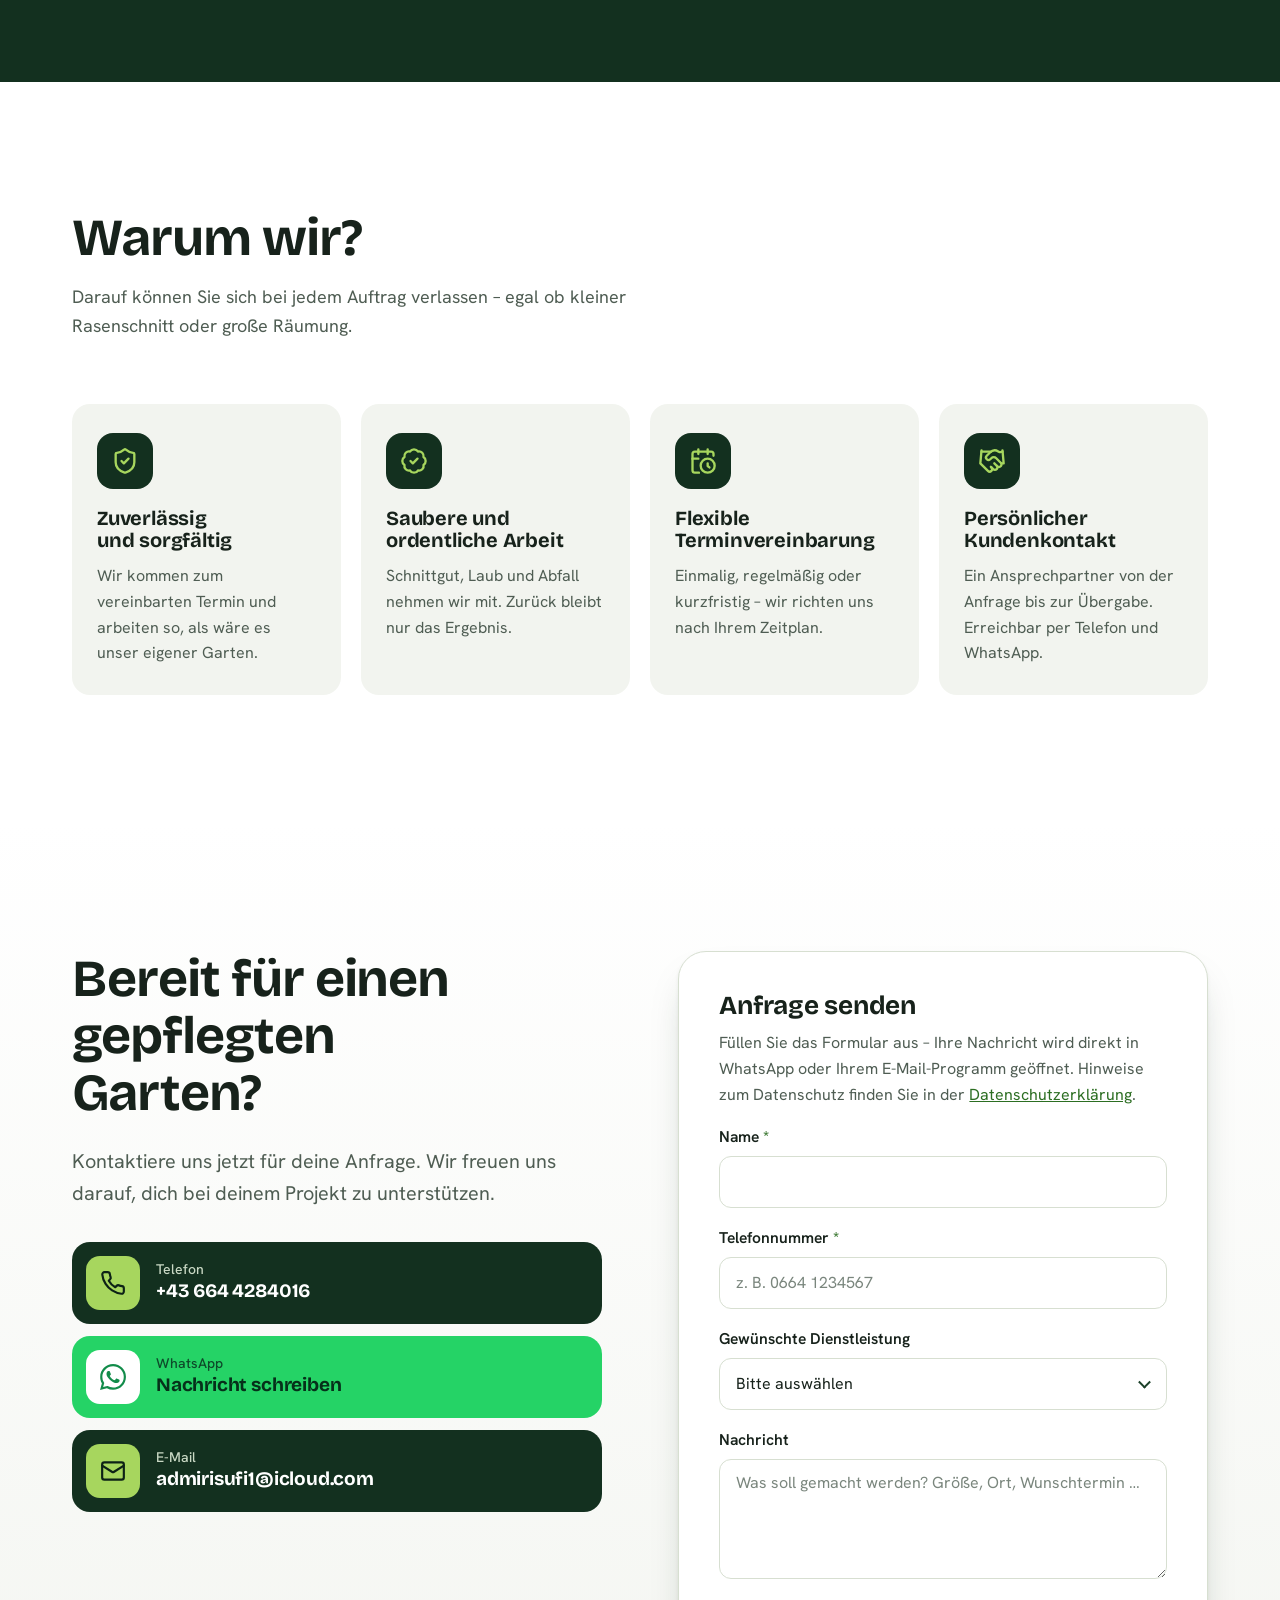
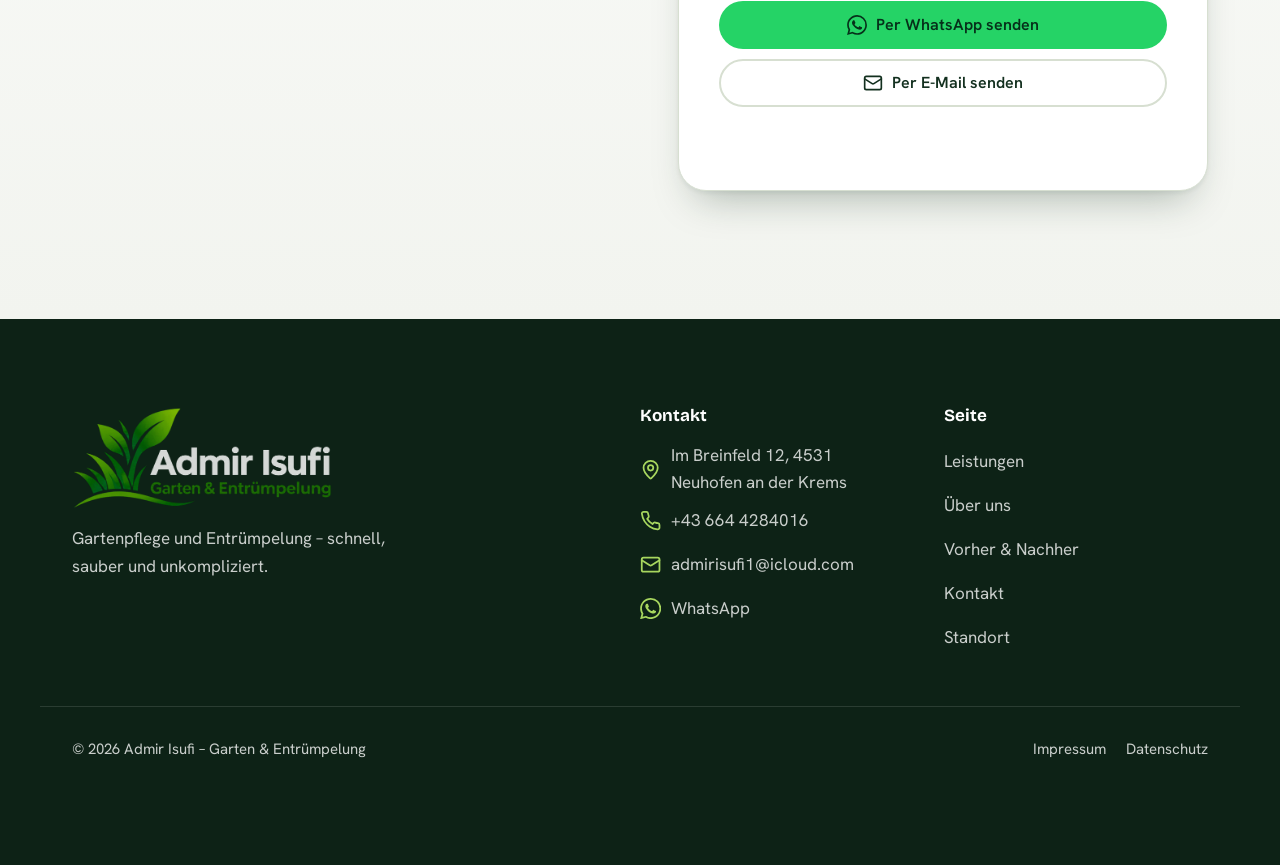
==== commit a95421bd: "Bring back the clearance video, made livelier and phone-friendly Video autoplays muted with a slow z" ====
--- a/index.html
+++ b/index.html
@@ -16,7 +16,7 @@
   <link rel="preload" href="assets/fonts/bricolage-grotesque-latin-wght-normal.woff2" as="font" type="font/woff2" crossorigin>
   <link rel="preload" href="assets/fonts/hanken-grotesk-latin-wght-normal.woff2" as="font" type="font/woff2" crossorigin>
   <link rel="preload" as="image" href="assets/img/hero-video-poster.webp">
-  <link rel="stylesheet" href="assets/css/styles.css?v=3">
+  <link rel="stylesheet" href="assets/css/styles.css?v=4">
   <script type="application/ld+json">
   {
     "@context": "https://schema.org",
@@ -321,8 +321,12 @@
             <p>Wir räumen aus, tragen ab, entsorgen – und übergeben besenrein.</p>
           </div>
         </div>
-        <figure class="group-photo">
-          <img src="assets/img/transporter.webp" srcset="assets/img/transporter-900.webp 900w, assets/img/transporter.webp 1710w" sizes="(max-width: 1200px) 100vw, 1136px" width="1710" height="920" alt="Weißer Transporter mit dem Logo von Admir Isufi – Garten &amp; Entrümpelung" loading="lazy">
+        <figure class="group-video">
+          <video class="section-video" autoplay muted loop playsinline preload="metadata" poster="assets/img/entruempelung-poster.webp" aria-label="Video: Das Team von Admir Isufi lädt bei einer Hausräumung Möbel in den Transporter">
+            <source src="assets/video/entruempelung.mp4" type="video/mp4">
+            <source src="assets/video/entruempelung.webm" type="video/webm">
+          </video>
+          <figcaption class="video-badge">Wohnungs- und Hausräumung</figcaption>
         </figure>
         <ul class="card-grid card-grid--3">
           <li class="card">
@@ -568,6 +572,6 @@
   <span class="wa-float-label">WhatsApp</span>
 </a>
 
-<script src="assets/js/main.js?v=3" defer></script>
+<script src="assets/js/main.js?v=4" defer></script>
 </body>
 </html>
--- a/assets/css/styles.css
+++ b/assets/css/styles.css
@@ -377,9 +377,37 @@
 }
 .group-icon .icon { width: 28px; height: 28px; }
 
-.group-photo { margin: 0 0 28px; border-radius: var(--radius-lg); overflow: hidden; background: var(--moss-100); box-shadow: var(--shadow-card); }
-.group-photo img { display: block; width: 100%; height: auto; aspect-ratio: 21 / 9; object-fit: cover; object-position: 50% 55%; }
-@media (max-width: 700px) { .group-photo img { aspect-ratio: 16 / 9; } }
+.group-video {
+  position: relative; margin: 0 0 28px; overflow: hidden; isolation: isolate;
+  border-radius: var(--radius-lg); background: var(--forest-900); box-shadow: var(--shadow-card);
+  aspect-ratio: 21 / 9; max-width: 100%;
+}
+.group-video video {
+  position: absolute; inset: 0; width: 100%; height: 100%;
+  object-fit: cover; object-position: 50% 60%;
+  transition: opacity .5s ease;
+}
+.group-video video.is-fading { opacity: 0; }
+.group-video::after {
+  content: ""; position: absolute; inset: 0; pointer-events: none;
+  background: linear-gradient(0deg, rgba(10, 30, 19, .55) 0%, rgba(10, 30, 19, 0) 38%);
+}
+.video-badge {
+  position: absolute; z-index: 1; left: 20px; bottom: 18px;
+  padding: 10px 18px; border-radius: var(--pill);
+  background: rgba(13, 34, 22, .6); color: var(--white);
+  backdrop-filter: blur(8px); -webkit-backdrop-filter: blur(8px);
+  font: 700 1rem/1.2 var(--font-display);
+}
+@media (prefers-reduced-motion: no-preference) {
+  .group-video video { animation: slow-zoom 14s ease-in-out infinite alternate; }
+}
+@keyframes slow-zoom { from { transform: scale(1); } to { transform: scale(1.1) translateX(-2%); } }
+@media (max-width: 700px) {
+  .group-video { aspect-ratio: 4 / 3; border-radius: var(--radius); }
+  .group-video video { object-position: 32% 60%; }
+  .video-badge { left: 12px; bottom: 12px; font-size: .9rem; padding: 8px 14px; }
+}
 .card-grid { display: grid; grid-template-columns: repeat(4, minmax(0, 1fr)); gap: 20px; }
 .card-grid--3 { grid-template-columns: repeat(3, minmax(0, 1fr)); }
 @media (max-width: 1080px) { .card-grid { grid-template-columns: repeat(3, minmax(0, 1fr)); } }
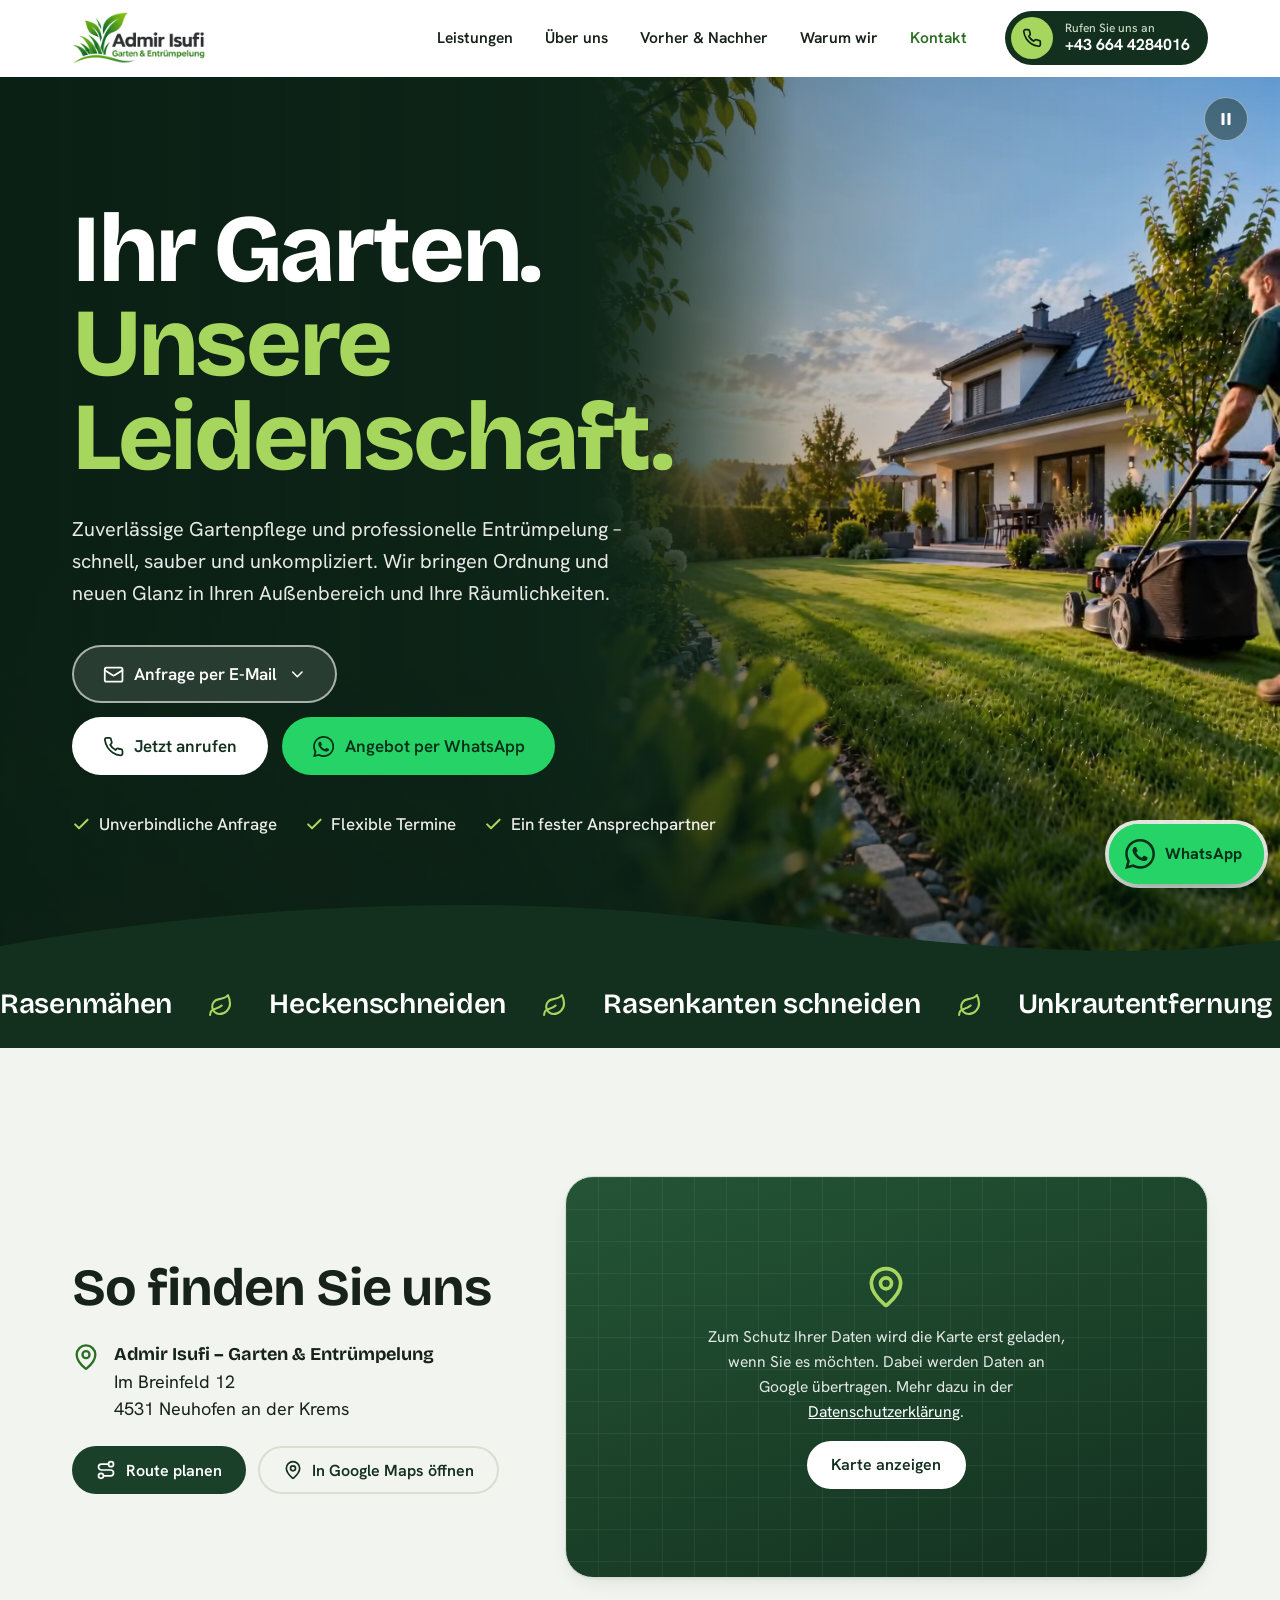
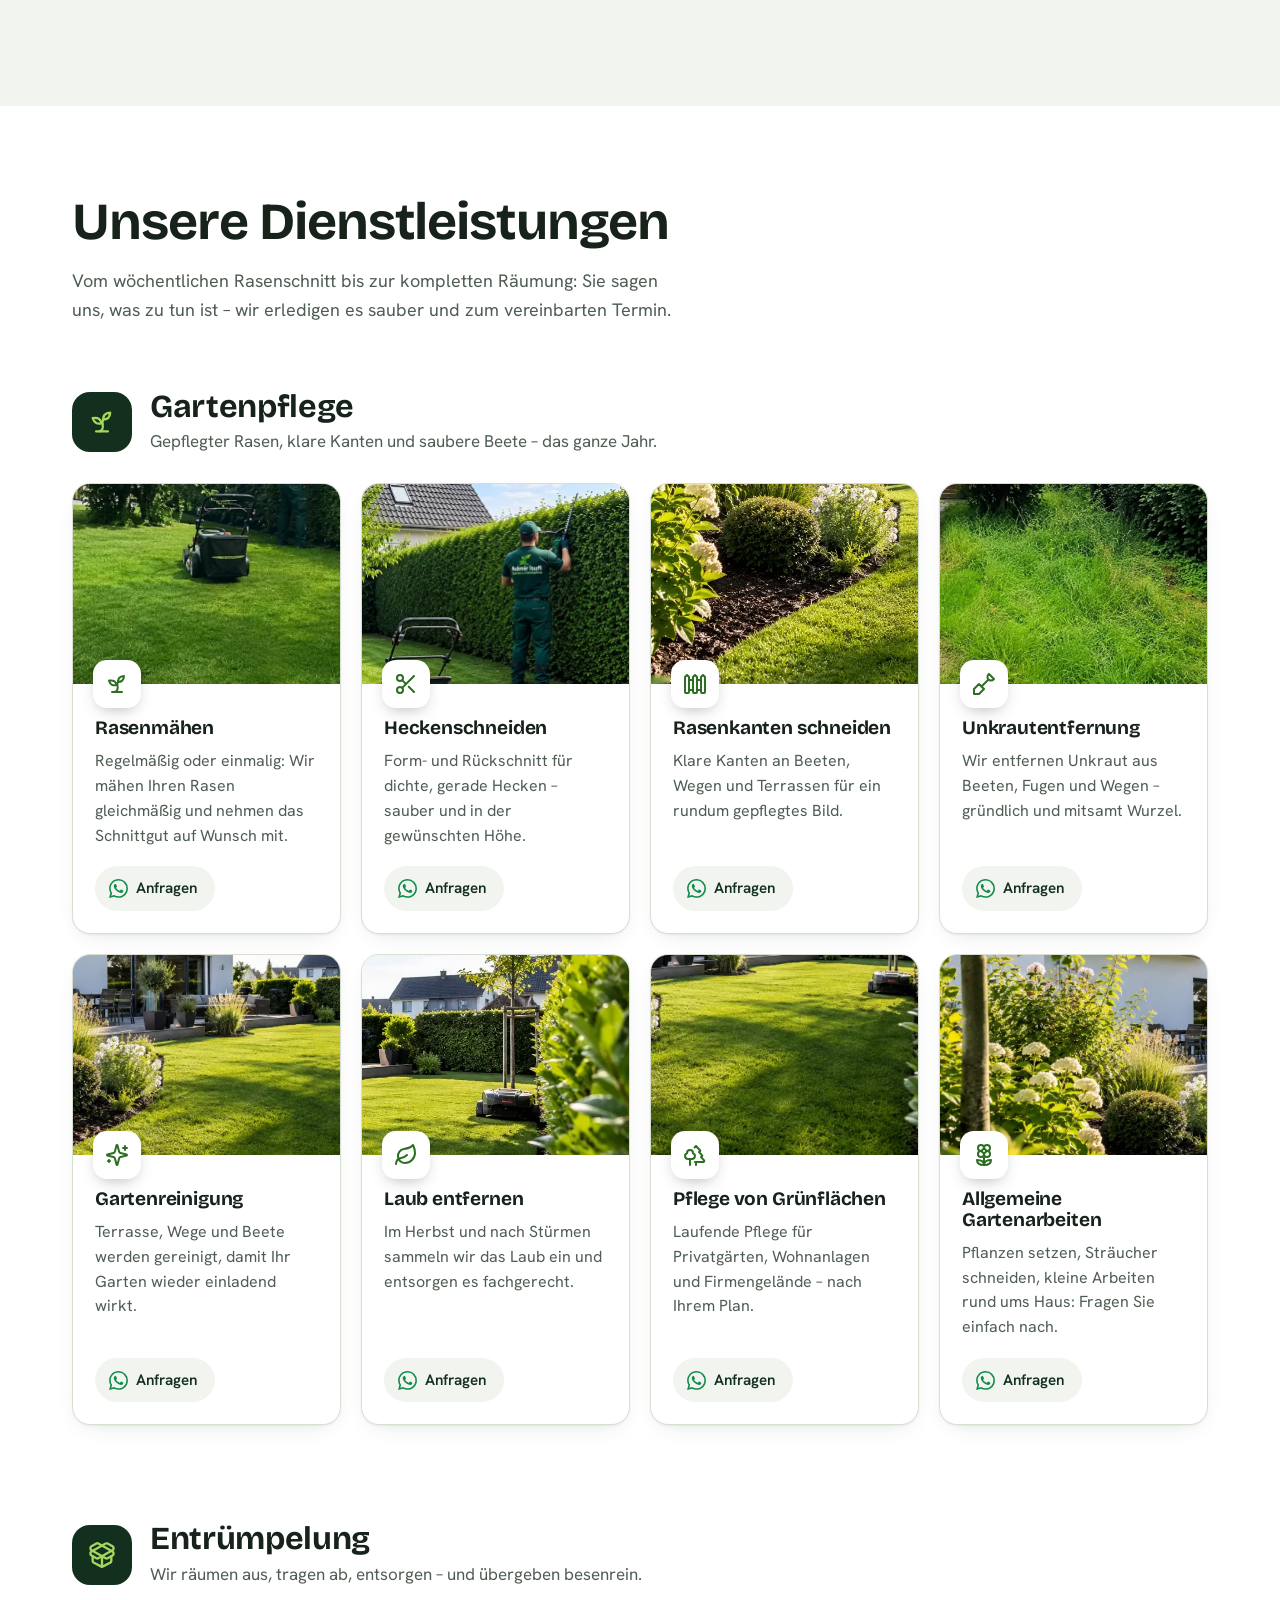
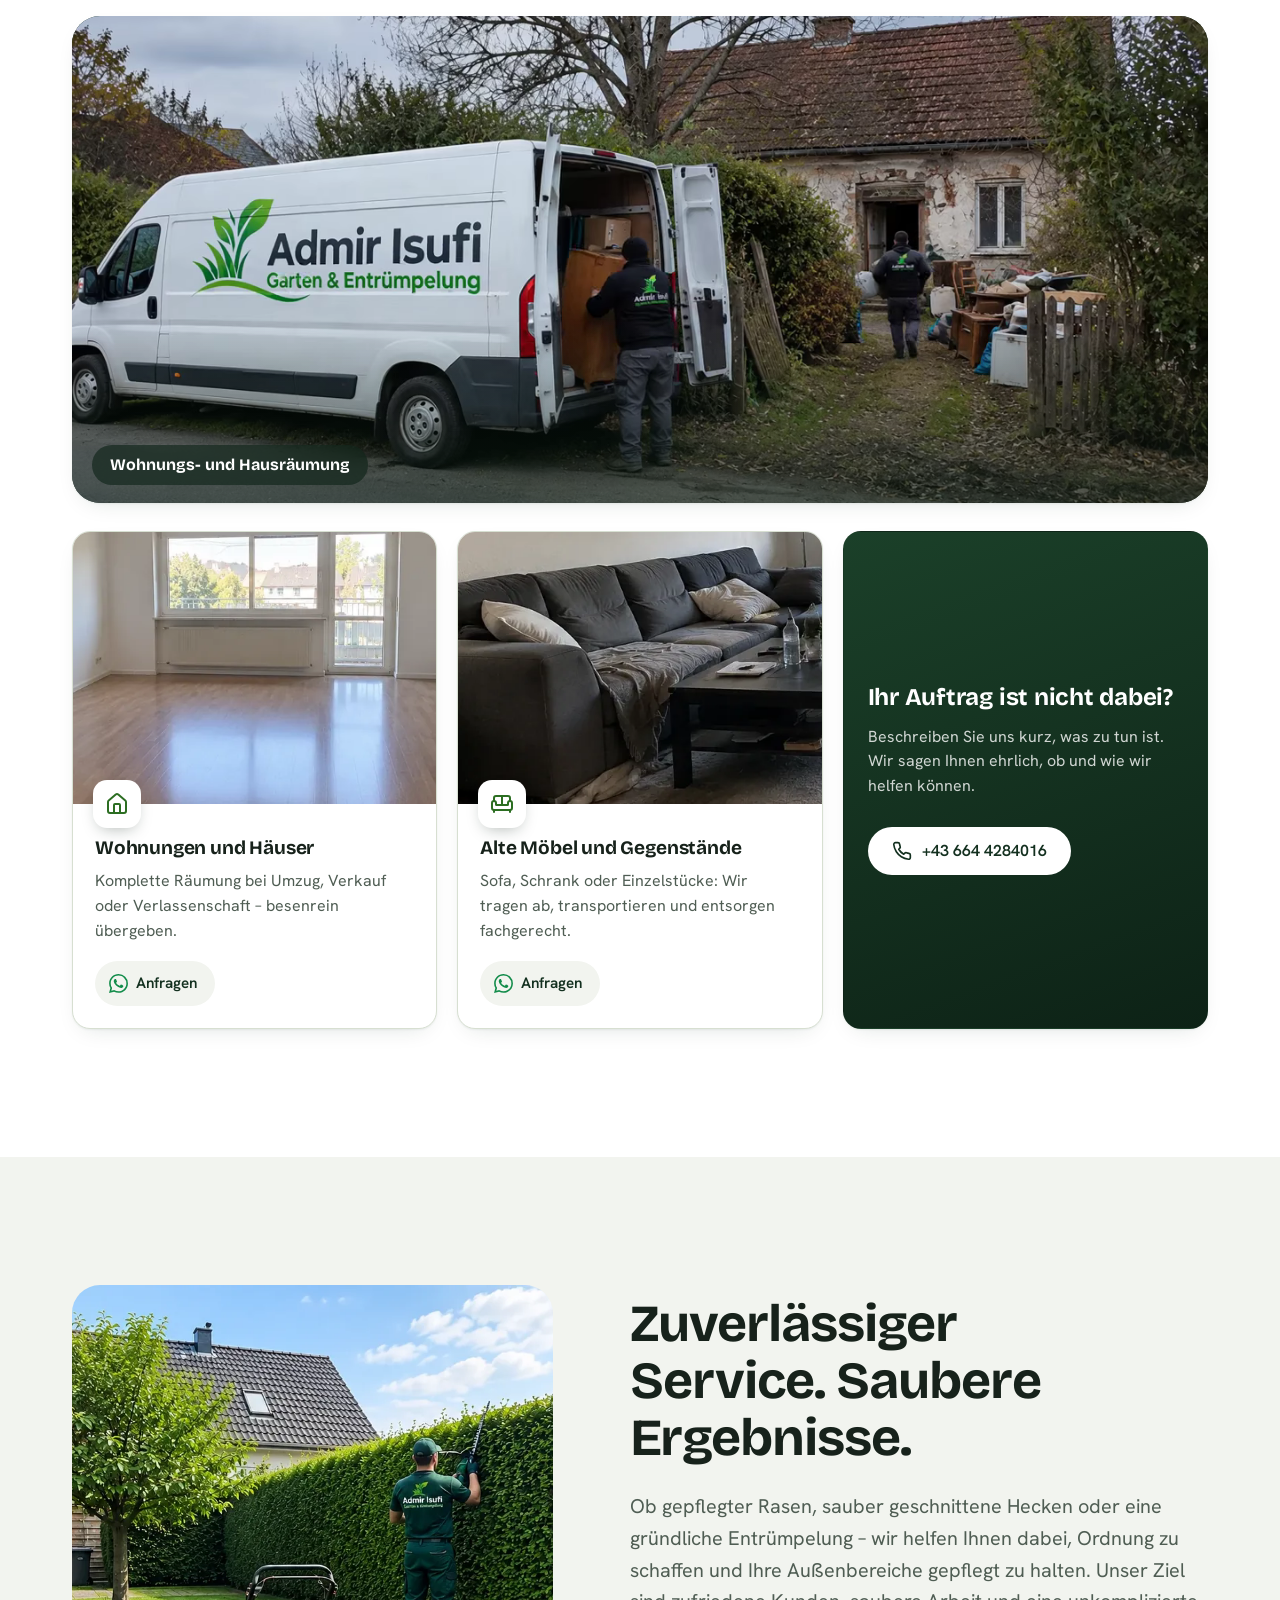
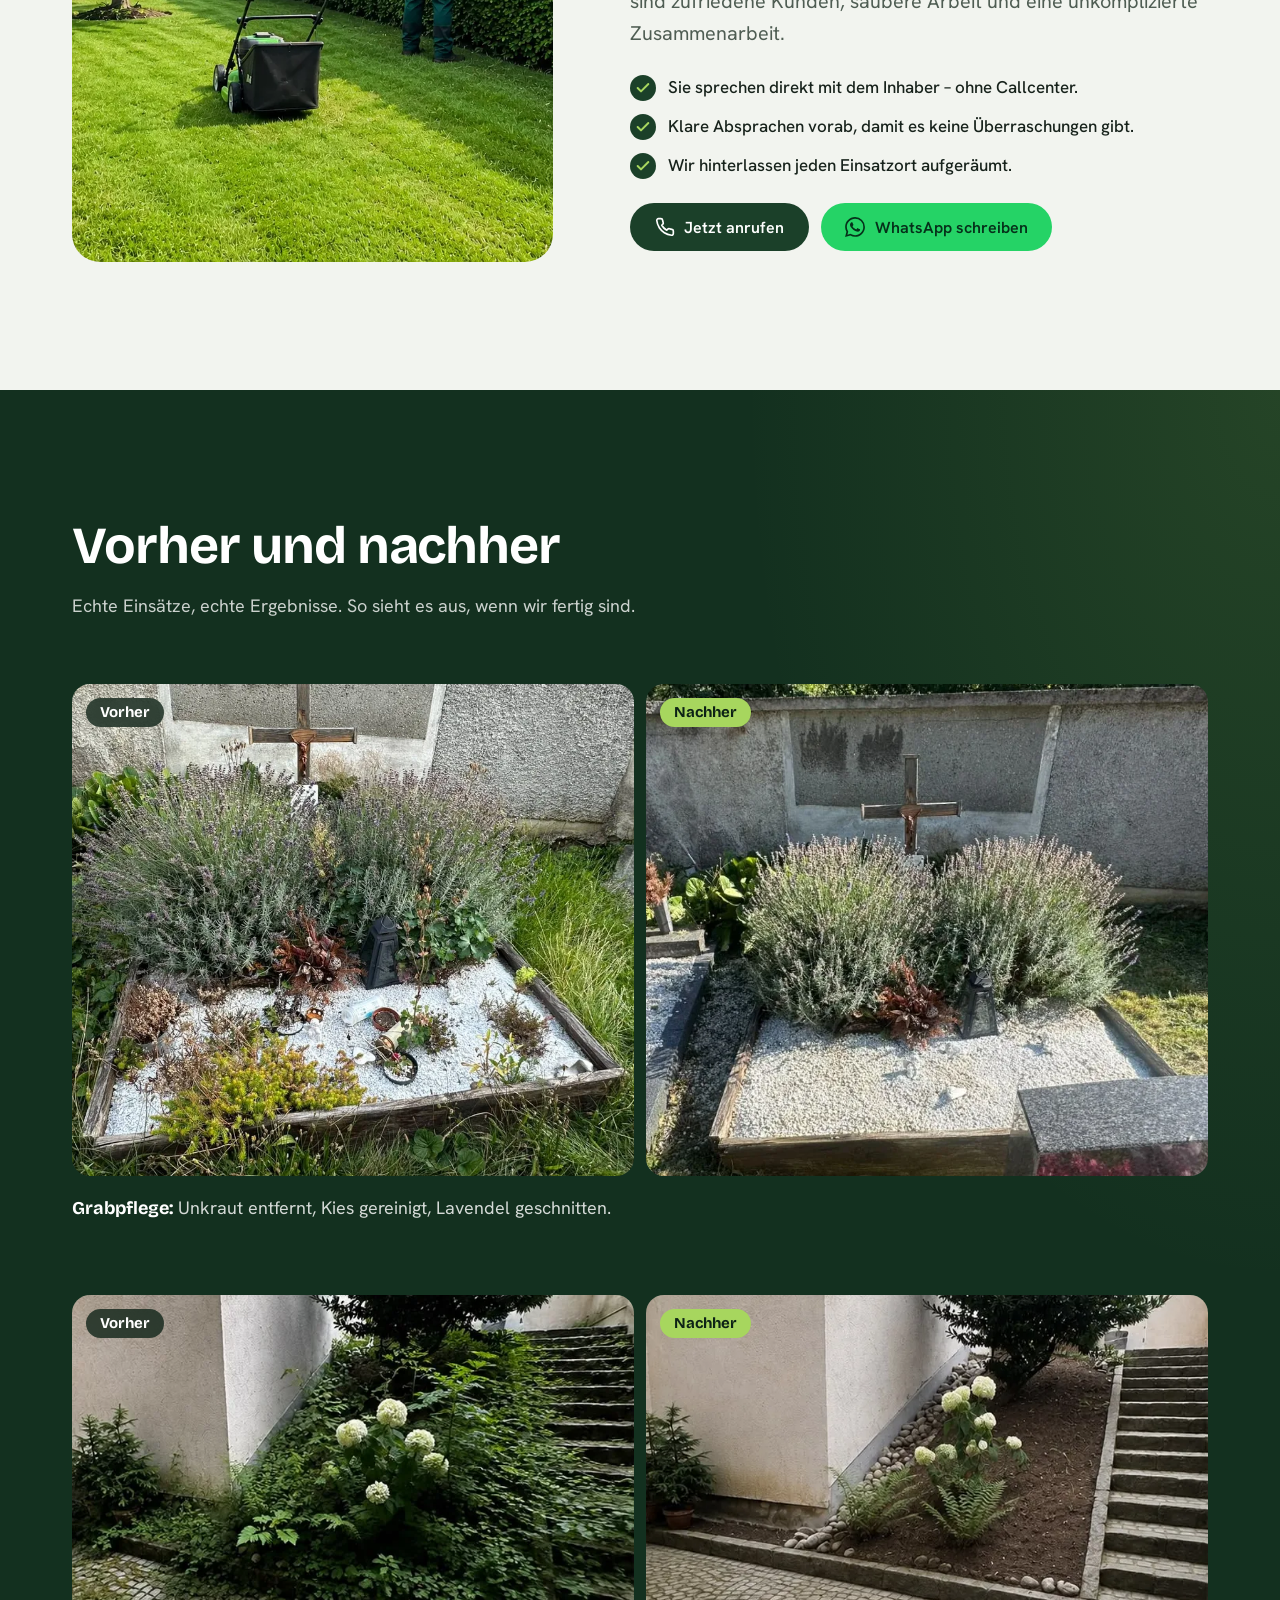
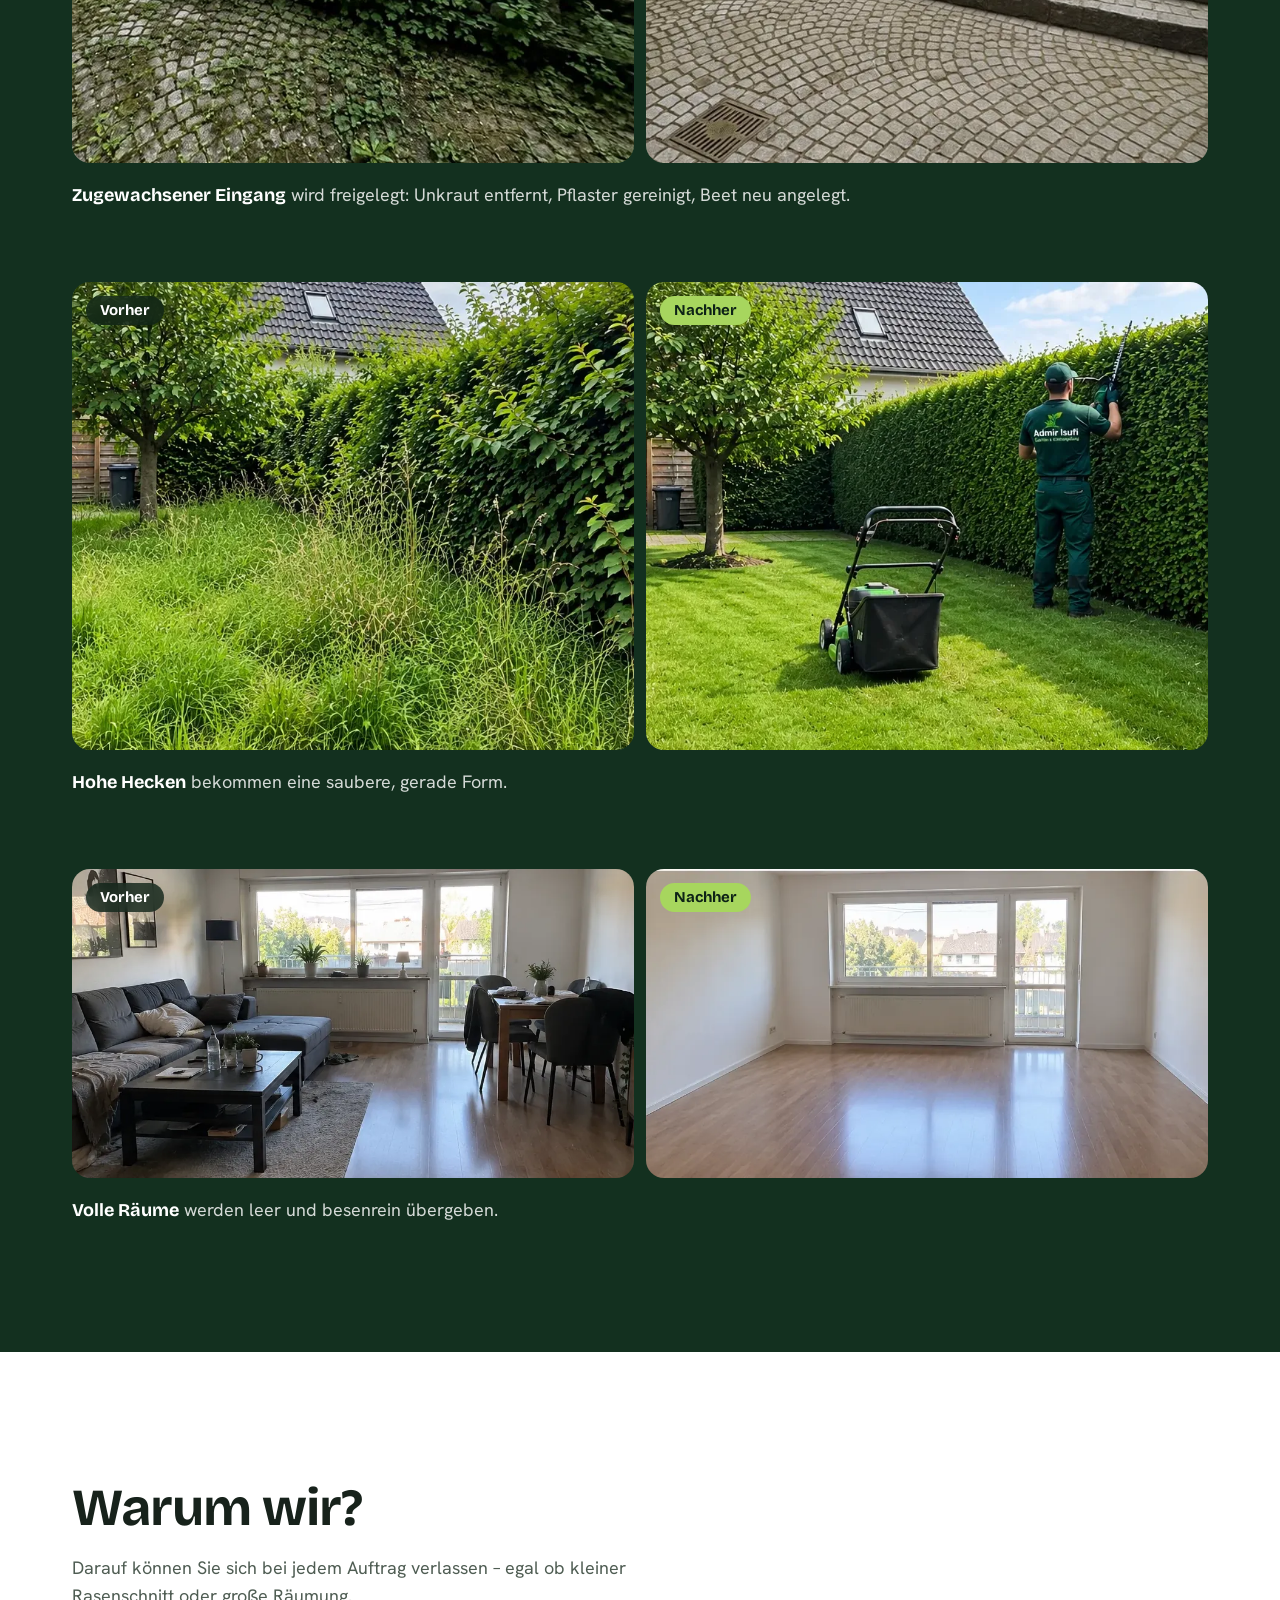
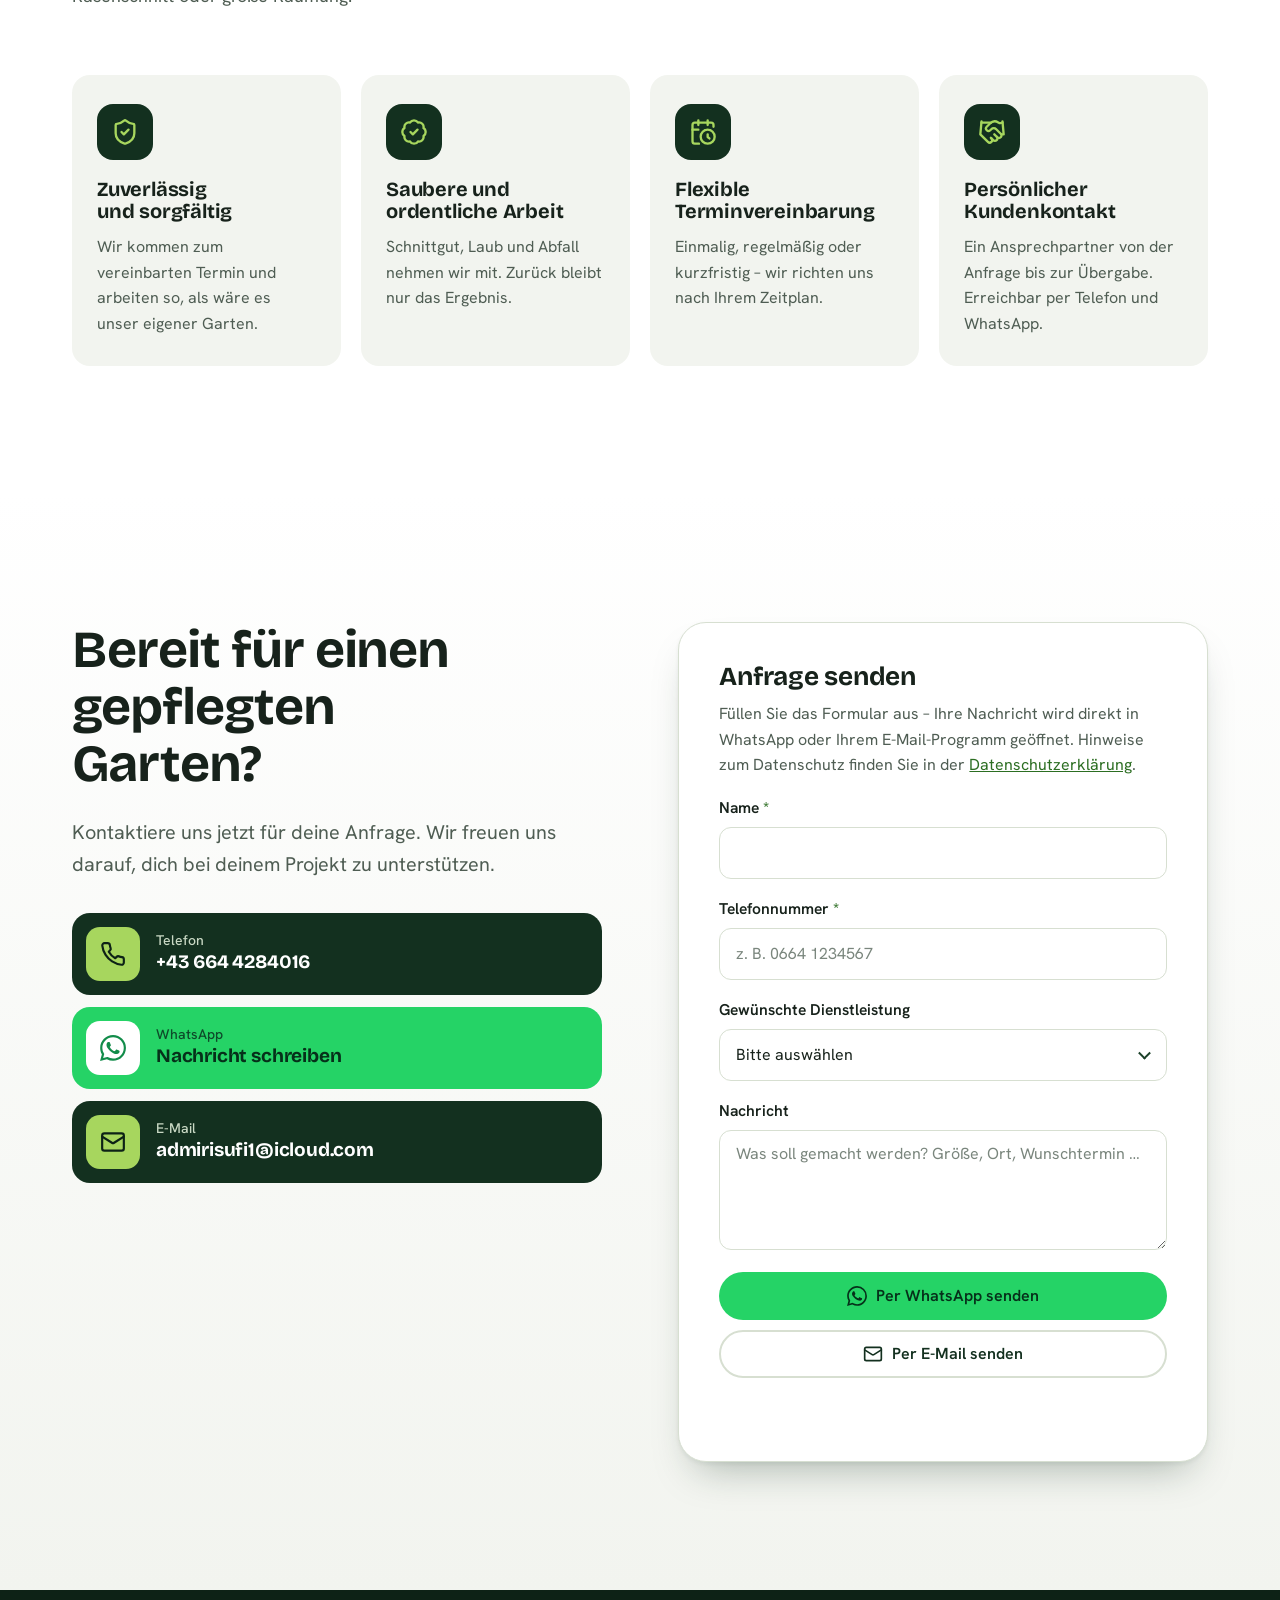
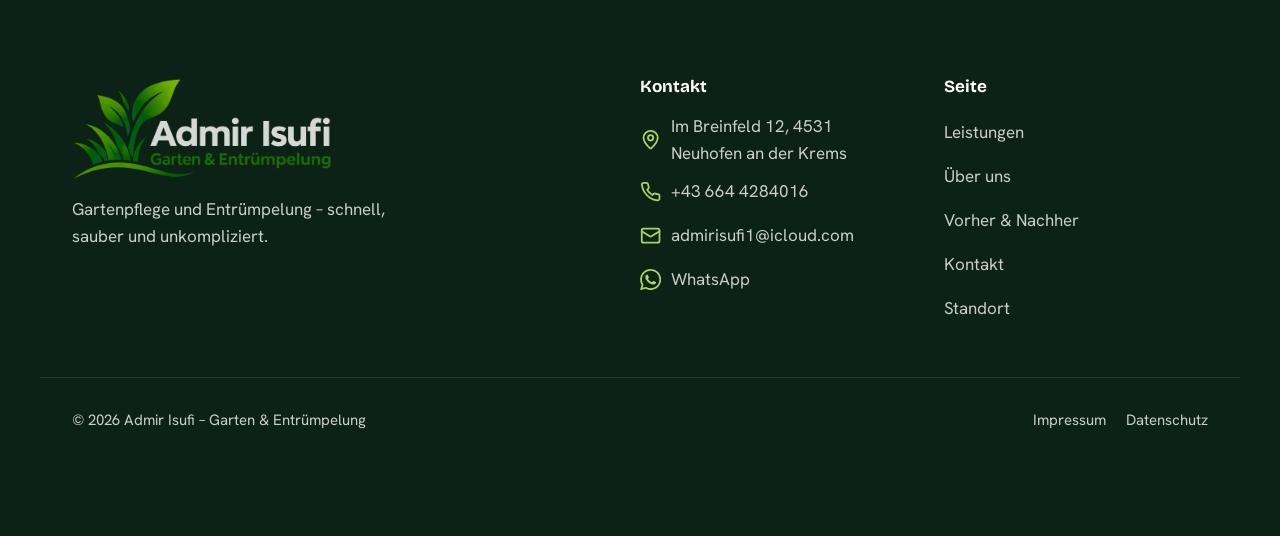
==== commit a7241407: "Show the stair before/after at the same size as the other pairs Co-Authored-By: Claude Opus 5.5 <nor" ====
--- a/index.html
+++ b/index.html
@@ -16,7 +16,7 @@
   <link rel="preload" href="assets/fonts/bricolage-grotesque-latin-wght-normal.woff2" as="font" type="font/woff2" crossorigin>
   <link rel="preload" href="assets/fonts/hanken-grotesk-latin-wght-normal.woff2" as="font" type="font/woff2" crossorigin>
   <link rel="preload" as="image" href="assets/img/hero-video-poster.webp">
-  <link rel="stylesheet" href="assets/css/styles.css?v=4">
+  <link rel="stylesheet" href="assets/css/styles.css?v=5">
   <script type="application/ld+json">
   {
     "@context": "https://schema.org",
--- a/assets/css/styles.css
+++ b/assets/css/styles.css
@@ -499,7 +499,7 @@
 .pair-img:hover img { transform: scale(1.04); }
 .pair--wide .pair-img img { aspect-ratio: 920 / 505; }
 .pair--grab .pair-img img { aspect-ratio: 8 / 7; }
-.pair--tall .pair-img img { aspect-ratio: 716 / 1016; }
+.pair--tall .pair-img img { object-position: 50% 58%; }
 .tag {
   position: absolute; top: 14px; left: 14px;
   padding: 7px 14px; border-radius: var(--pill);
